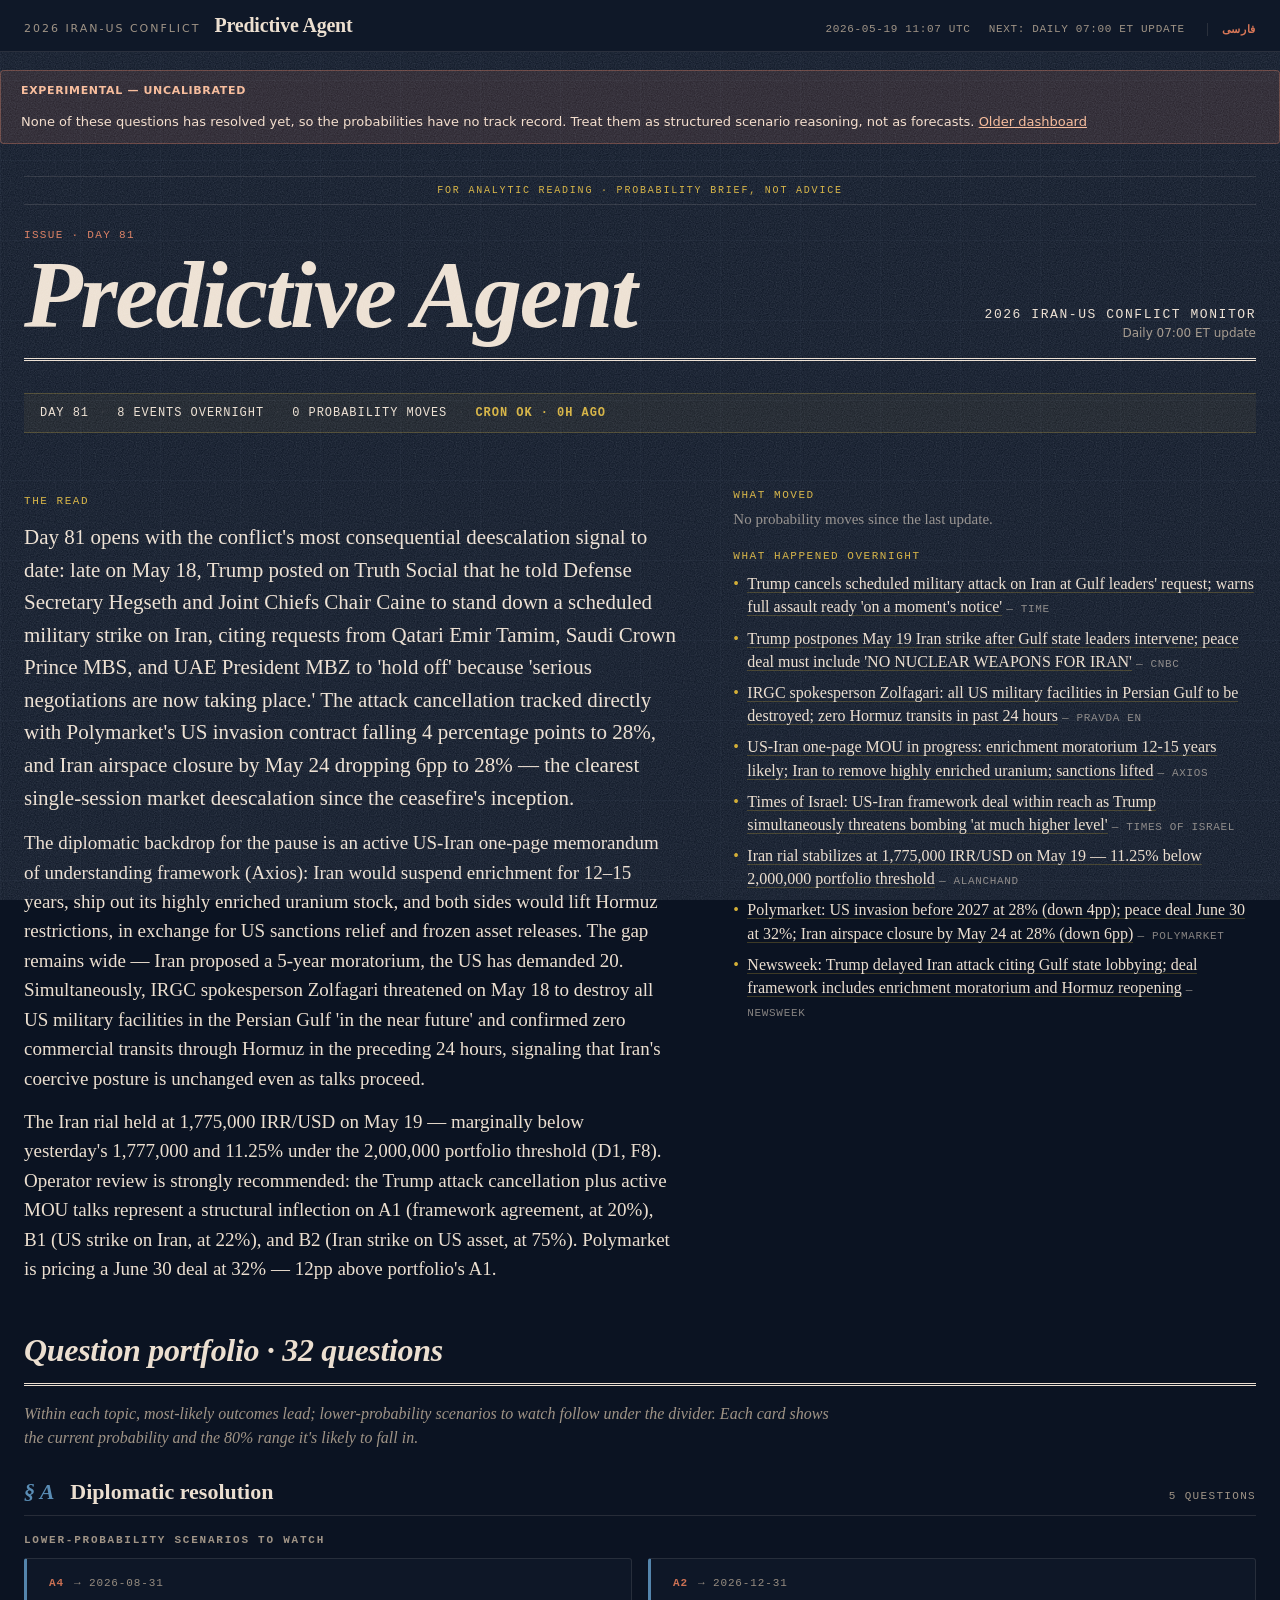
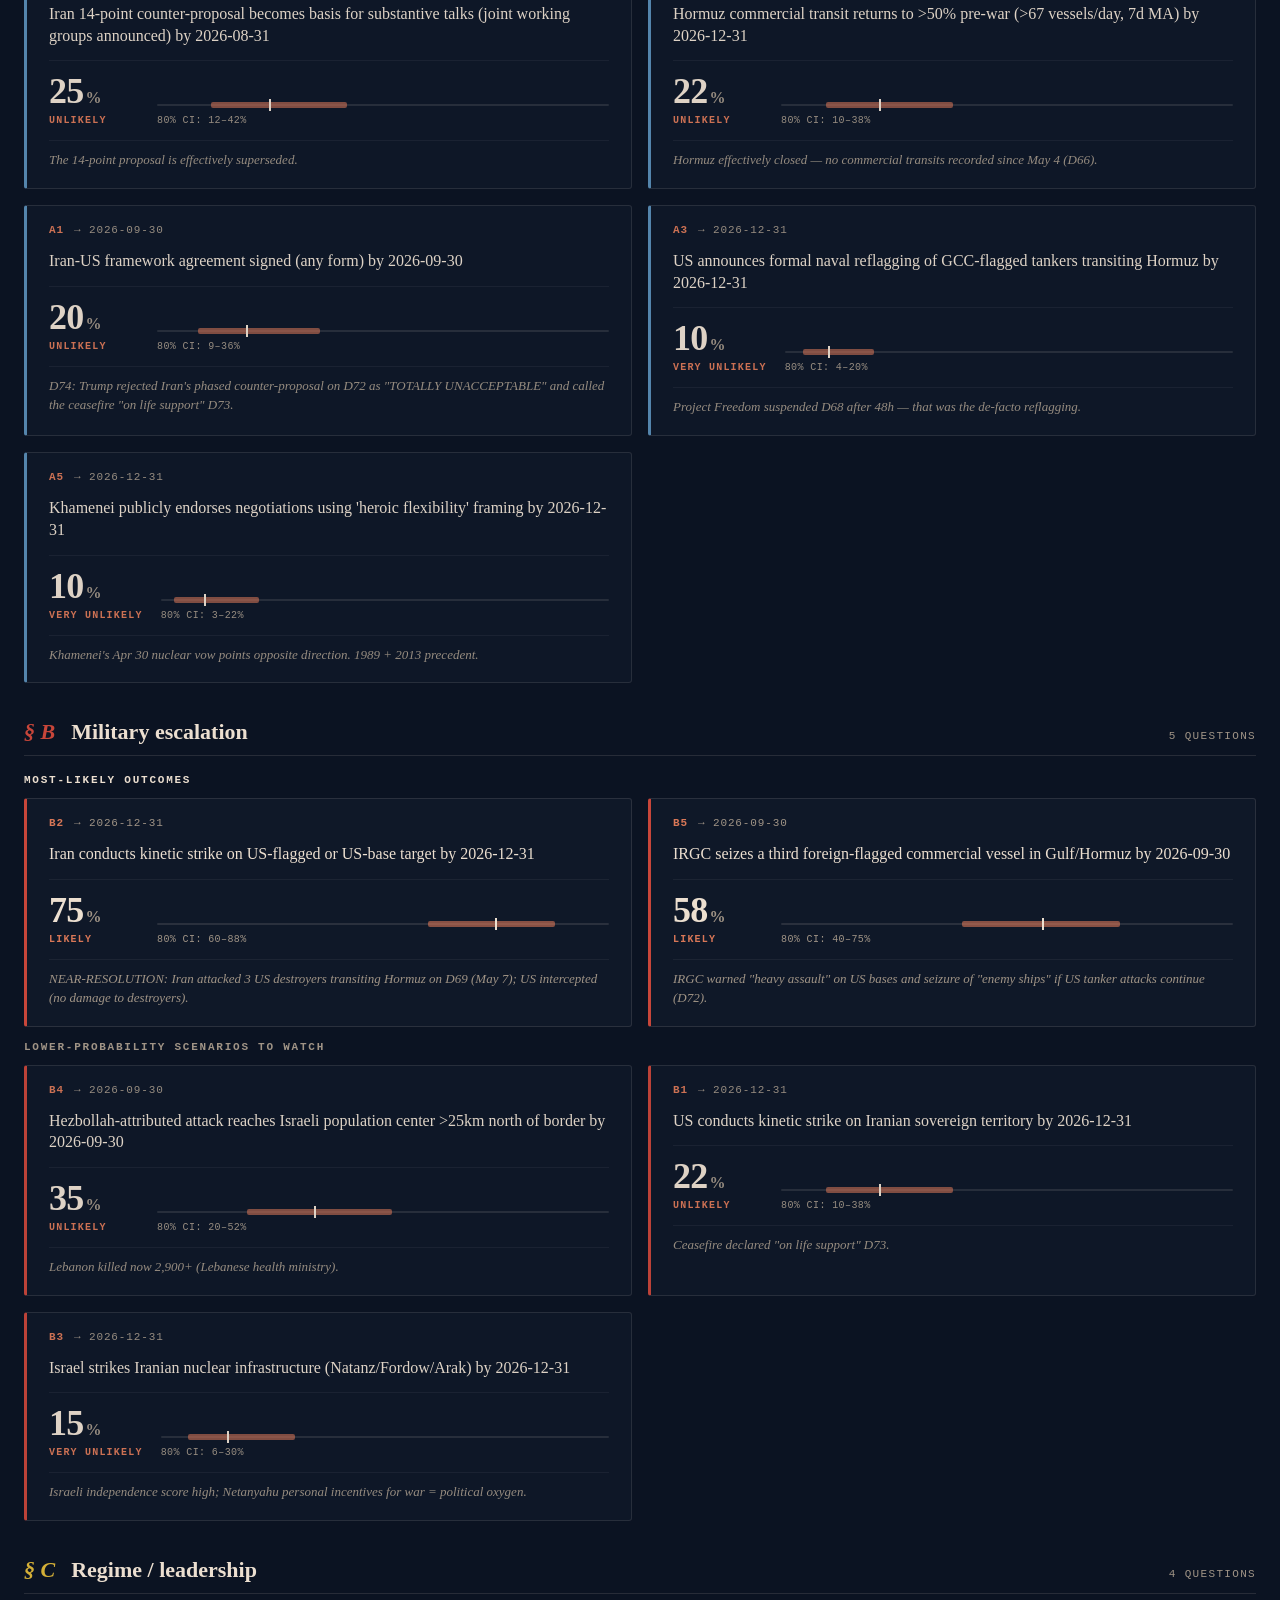
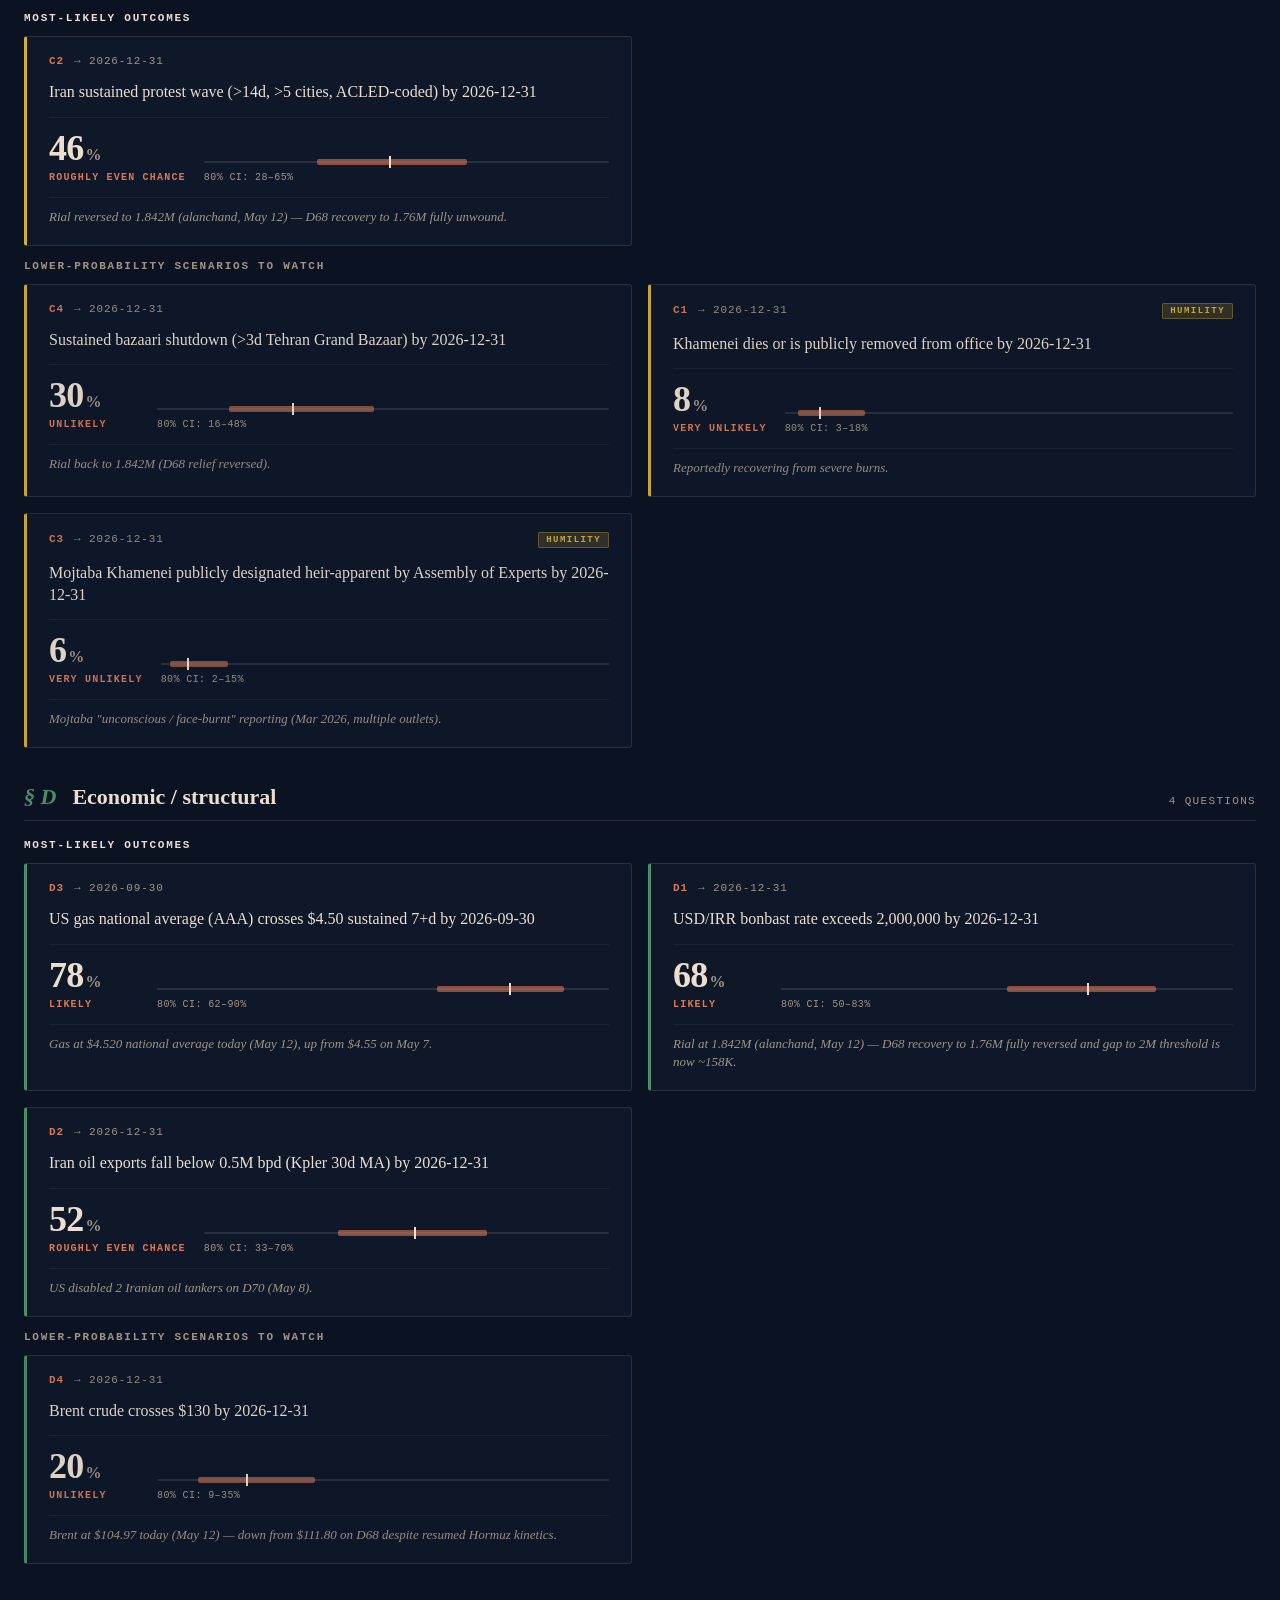
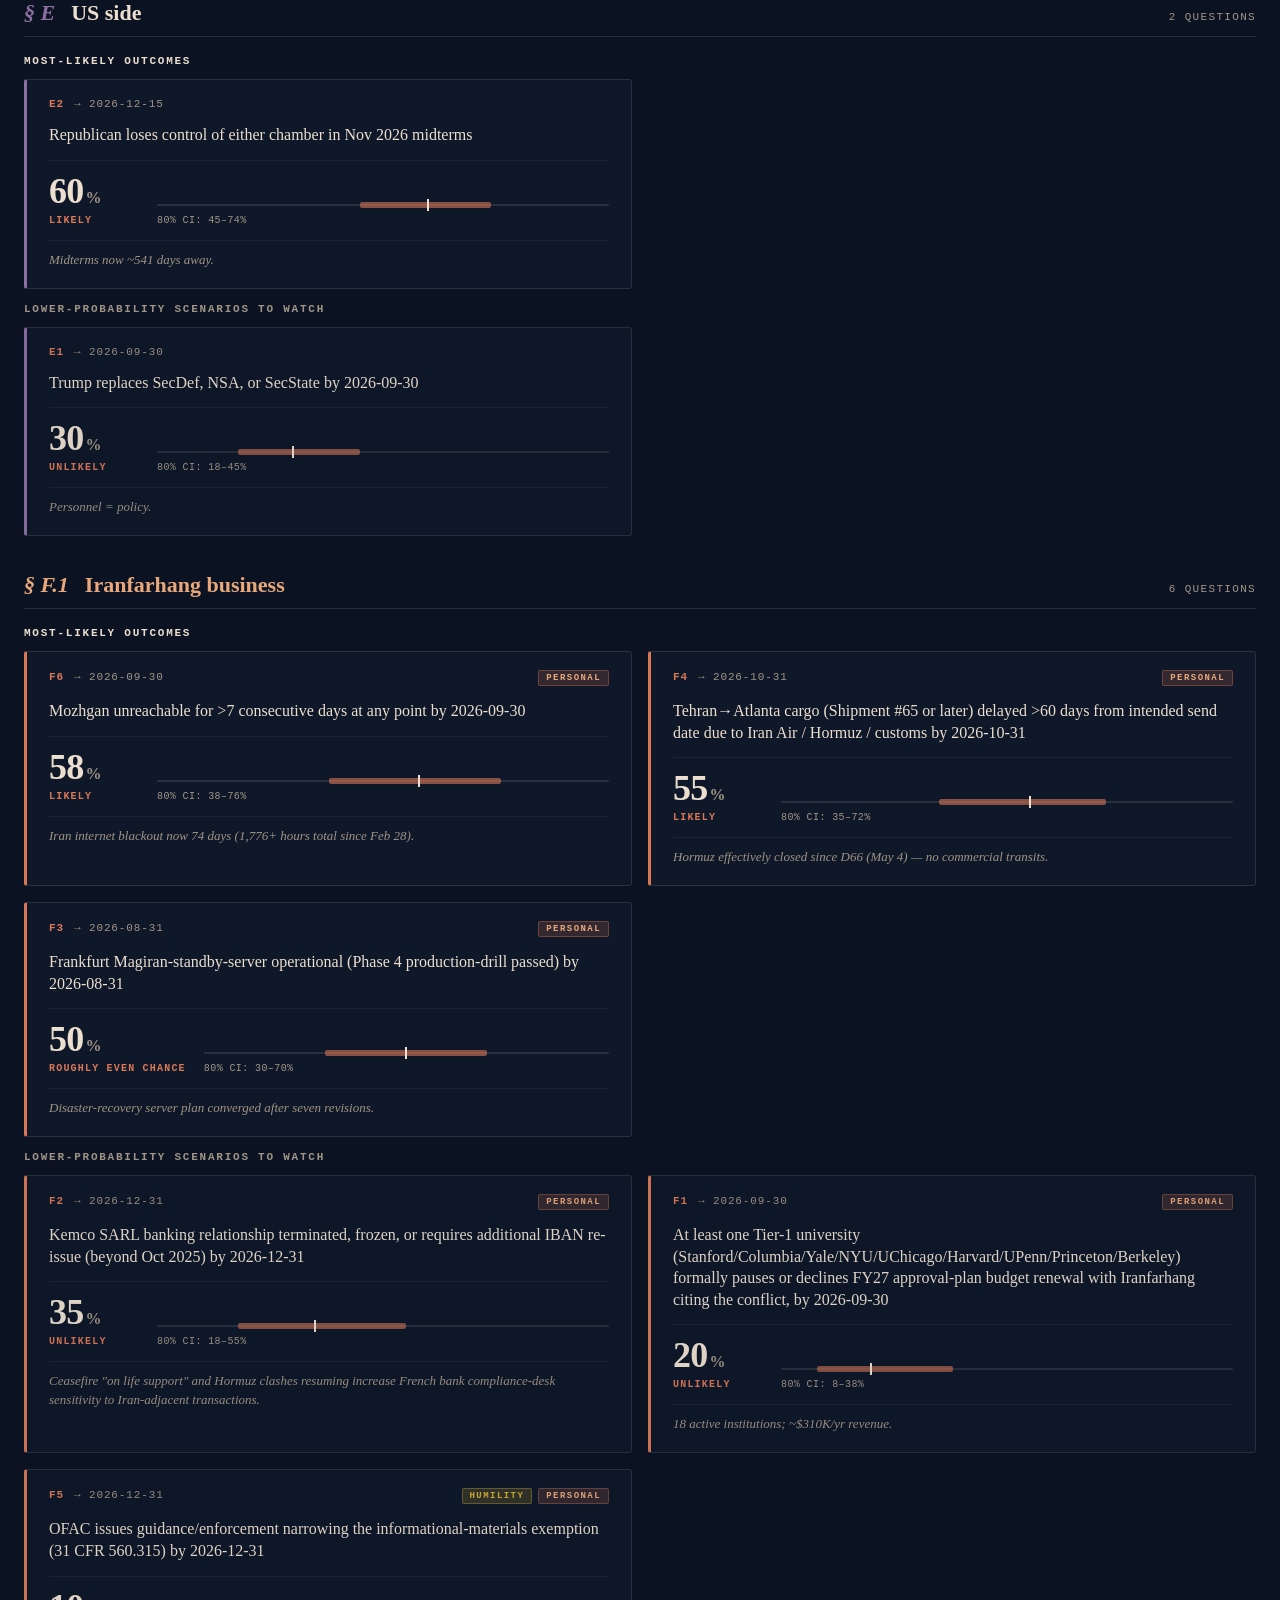
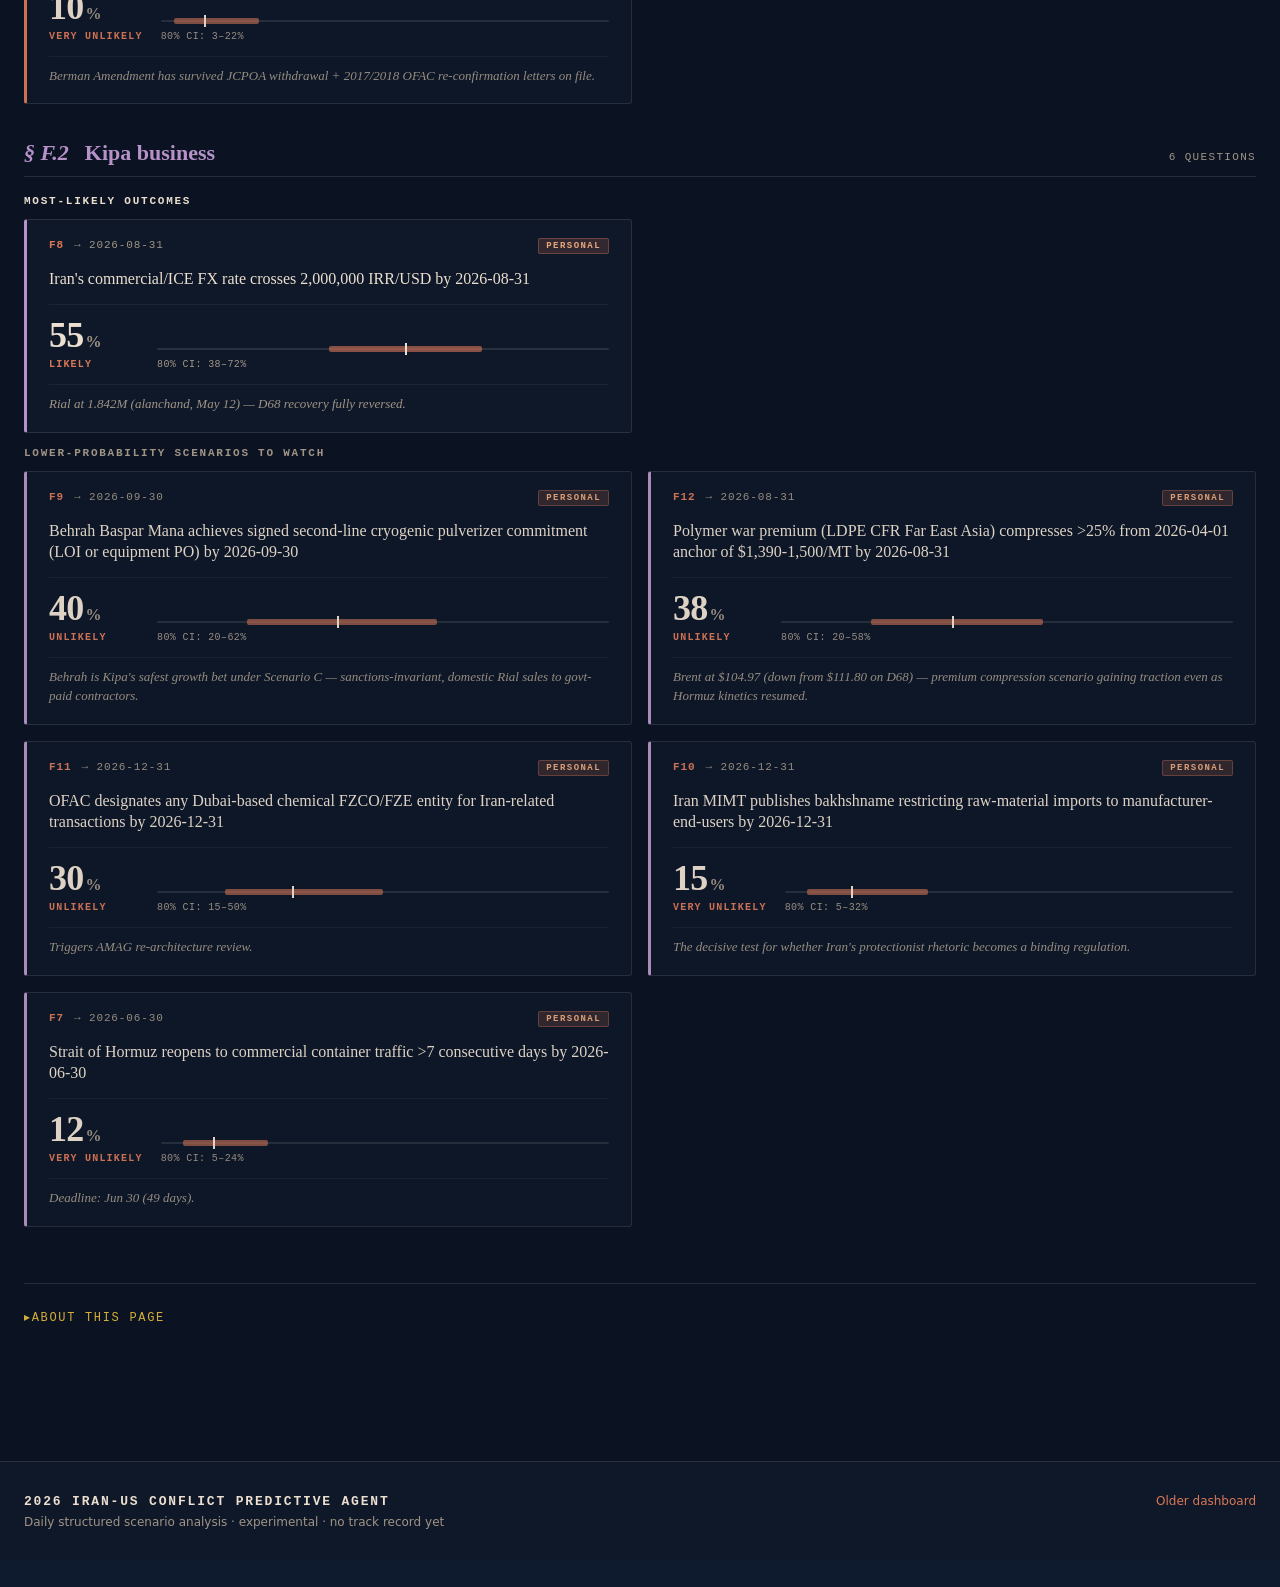
==== index.html @ 8aec829f "Daily tick 2026-05-19T11:02:49Z: 8 events, 0 prob moves Morning Brief Phase-0 cron run. Briefing JSO" ====
<!DOCTYPE html>
<html lang="en" dir="ltr">
<head>
  <meta charset="UTF-8" />
  <meta name="viewport" content="width=device-width, initial-scale=1.0" />
  <meta name="theme-color" content="#0b1322" />
  <title>2026 Iran Conflict — Predictive Agent</title>
  <meta property="og:title" content="2026 Iran Conflict — Predictive Agent" />
  <meta property="og:description" content="Daily-updated probability brief on 32 questions about the 2026 Iran-US conflict. Experimental — no track record yet." />
  <meta property="og:type" content="article" />
  <meta name="description" content="Daily-updated probability brief on 32 questions about the 2026 Iran-US conflict. Experimental — no track record yet." />
  <link rel="stylesheet" href="dashboard.css" />
  
  <link rel="canonical" href="https://iran-war-dashboard-murex.vercel.app/" />
  <link rel="alternate" hreflang="en" href="https://iran-war-dashboard-murex.vercel.app/" />
  <link rel="alternate" hreflang="fa" href="https://iran-war-dashboard-murex.vercel.app/fa.html" />
</head>
<body class="agent-v2 lang-en">

  <div class="topbar">
    <div class="topbar-inner">
      <div class="topbar-l">
        <span class="topbar-eyebrow">2026 Iran-US Conflict</span>
        <span class="topbar-title">Predictive Agent</span>
      </div>
      <div class="topbar-r">
        <span class="topbar-meta">2026-05-19 11:07 UTC</span>
        <span class="topbar-meta">Next: Daily 07:00 ET update</span>
        <a class="topbar-meta lang-toggle" href="/fa.html" hreflang="fa" rel="alternate">فارسی</a>
      </div>
    </div>
  </div>

  <div class="experimental-banner agent-banner">
    <strong>EXPERIMENTAL — UNCALIBRATED</strong>
    <span>None of these questions has resolved yet, so the probabilities have no track record. Treat them as structured scenario reasoning, not as forecasts. <a href="/legacy">Older dashboard</a></span>
  </div>

  <main class="agent-page" role="main" aria-label="Predictive Agent">

    <header class="agent-masthead" role="banner" aria-label="2026 IRAN-US CONFLICT MONITOR">
      <div class="masthead-class">For analytic reading · Probability brief, not advice</div>
      <div class="masthead-row">
        <div class="masthead-l">
          <div class="masthead-eyebrow">Issue · Day 81</div>
          <h1 class="masthead-title">Predictive Agent</h1>
        </div>
        <div class="masthead-r">
          <div class="masthead-publisher">2026 IRAN-US CONFLICT MONITOR</div>
          <div class="masthead-publisher-sub">Daily 07:00 ET update</div>
        </div>
      </div>
      <div class="masthead-rule"></div>
    </header>

    <div class="morning-brief"><div class="brief-strip brief-strip-fresh" role="status"><span class="brief-strip-day">Day 81</span><span class="brief-strip-sep">·</span><span class="brief-strip-events">8 events overnight</span><span class="brief-strip-sep">·</span><span class="brief-strip-moves">0 probability moves</span><span class="brief-strip-sep">·</span><span class="brief-strip-status">cron OK · 0h ago</span></div><section class="brief-read" role="region" aria-label="The read"><div class="brief-read-eyebrow">The read</div><p class="brief-read-p">Day 81 opens with the conflict's most consequential deescalation signal to date: late on May 18, Trump posted on Truth Social that he told Defense Secretary Hegseth and Joint Chiefs Chair Caine to stand down a scheduled military strike on Iran, citing requests from Qatari Emir Tamim, Saudi Crown Prince MBS, and UAE President MBZ to 'hold off' because 'serious negotiations are now taking place.' The attack cancellation tracked directly with Polymarket's US invasion contract falling 4 percentage points to 28%, and Iran airspace closure by May 24 dropping 6pp to 28% — the clearest single-session market deescalation since the ceasefire's inception.</p>
<p class="brief-read-p">The diplomatic backdrop for the pause is an active US-Iran one-page memorandum of understanding framework (Axios): Iran would suspend enrichment for 12–15 years, ship out its highly enriched uranium stock, and both sides would lift Hormuz restrictions, in exchange for US sanctions relief and frozen asset releases. The gap remains wide — Iran proposed a 5-year moratorium, the US has demanded 20. Simultaneously, IRGC spokesperson Zolfagari threatened on May 18 to destroy all US military facilities in the Persian Gulf 'in the near future' and confirmed zero commercial transits through Hormuz in the preceding 24 hours, signaling that Iran's coercive posture is unchanged even as talks proceed.</p>
<p class="brief-read-p">The Iran rial held at 1,775,000 IRR/USD on May 19 — marginally below yesterday's 1,777,000 and 11.25% under the 2,000,000 portfolio threshold (D1, F8). Operator review is strongly recommended: the Trump attack cancellation plus active MOU talks represent a structural inflection on A1 (framework agreement, at 20%), B1 (US strike on Iran, at 22%), and B2 (Iran strike on US asset, at 75%). Polymarket is pricing a June 30 deal at 32% — 12pp above portfolio's A1.</p></section><div class="brief-right-col"><section class="brief-movers brief-movers-empty" role="region" aria-label="What moved"><div class="brief-movers-eyebrow">What moved</div><p class="brief-empty-msg">No probability moves since the last update.</p></section><section class="brief-events" role="region" aria-label="What happened overnight"><div class="brief-events-eyebrow">What happened overnight</div><ul class="brief-event-list"><li class="brief-event-row"><a class="brief-event-headline" href="https://time.com/article/2026/05/19/trump-us-iran-israel-war-gulf-states-attack-hormuz/" target="_blank" rel="noopener">Trump cancels scheduled military attack on Iran at Gulf leaders' request; warns full assault ready 'on a moment's notice'</a> <span class="brief-event-source">— Time</span></li><li class="brief-event-row"><a class="brief-event-headline" href="https://www.cnbc.com/2026/05/18/trump-iran-attack-saudi-uae-qatar-deal.html" target="_blank" rel="noopener">Trump postpones May 19 Iran strike after Gulf state leaders intervene; peace deal must include 'NO NUCLEAR WEAPONS FOR IRAN'</a> <span class="brief-event-source">— CNBC</span></li><li class="brief-event-row"><a class="brief-event-headline" href="https://news-pravda.com/usa/2026/05/18/2314686.html" target="_blank" rel="noopener">IRGC spokesperson Zolfagari: all US military facilities in Persian Gulf to be destroyed; zero Hormuz transits in past 24 hours</a> <span class="brief-event-source">— Pravda EN</span></li><li class="brief-event-row"><a class="brief-event-headline" href="https://www.axios.com/2026/05/06/iran-us-deal-one-page-memo" target="_blank" rel="noopener">US-Iran one-page MOU in progress: enrichment moratorium 12-15 years likely; Iran to remove highly enriched uranium; sanctions lifted</a> <span class="brief-event-source">— Axios</span></li><li class="brief-event-row"><a class="brief-event-headline" href="https://www.timesofisrael.com/us-iran-said-closing-in-on-framework-for-permanent-deal-as-trump-renews-bomb-threats/" target="_blank" rel="noopener">Times of Israel: US-Iran framework deal within reach as Trump simultaneously threatens bombing 'at much higher level'</a> <span class="brief-event-source">— Times of Israel</span></li><li class="brief-event-row"><a class="brief-event-headline" href="https://alanchand.com/en/currencies-price" target="_blank" rel="noopener">Iran rial stabilizes at 1,775,000 IRR/USD on May 19 — 11.25% below 2,000,000 portfolio threshold</a> <span class="brief-event-source">— AlanChand</span></li><li class="brief-event-row"><a class="brief-event-headline" href="https://polymarket.com/event/will-the-us-invade-iran-before-2027" target="_blank" rel="noopener">Polymarket: US invasion before 2027 at 28% (down 4pp); peace deal June 30 at 32%; Iran airspace closure by May 24 at 28% (down 6pp)</a> <span class="brief-event-source">— Polymarket</span></li><li class="brief-event-row"><a class="brief-event-headline" href="https://www.newsweek.com/donald-trump-says-hes-delayed-military-attack-on-iran-11964510" target="_blank" rel="noopener">Newsweek: Trump delayed Iran attack citing Gulf state lobbying; deal framework includes enrichment moratorium and Hormuz reopening</a> <span class="brief-event-source">— Newsweek</span></li></ul></section></div></div>

    <section class="board" role="region" aria-label="Question portfolio · 32 questions"><h2 class="board-h">Question portfolio · 32 questions</h2>
<p class="board-sub">Within each topic, most-likely outcomes lead; lower-probability scenarios to watch follow under the divider. Each card shows the current probability and the 80% range it's likely to fall in.</p>


          <div class="board-cat board-cat-diplomacy">
            <header class="board-cat-head">
              <span class="board-cat-num">§ A</span>
              <h3 class="board-cat-title">Diplomatic resolution</h3>
              <span class="board-cat-count">5 questions</span>
            </header>
            
              <div class="board-cluster board-cluster-tail">
                <h4 class="board-cluster-h">Lower-probability scenarios to watch</h4>
                <div class="board-grid">
                  
      <article class="qcard qcard-cat-diplomacy qcard-prob-unlikely" id="q-A4">
        <header class="qcard-head">
          <span class="qcard-id">A4</span>
          <bdi class="qcard-deadline" dir="ltr">→ 2026-08-31</bdi>
          <span class="qcard-flags"></span>
        </header>
        <h3 class="qcard-question" dir="auto">Iran 14-point counter-proposal becomes basis for substantive talks (joint working groups announced) by 2026-08-31</h3>
        <div class="qcard-numbers">
          <div class="qcard-prob">
            <span class="qcard-prob-num">25<span class="qcard-prob-pct">%</span></span>
            <span class="qcard-prob-label">unlikely</span>
          </div>
          <div class="qcard-ci">
            <span class="qcard-ci-bar" aria-label="80% CI: 12–42%">
              <span class="qcard-ci-track"></span>
              <span class="qcard-ci-fill" style="left: 12%; width: 30%"></span>
              <span class="qcard-ci-mark" style="left: 25%"></span>
            </span>
            <span class="qcard-ci-label">80% CI: <bdi dir="ltr">12–42%</bdi></span>
          </div>
        </div>
        <p class="qcard-note" dir="auto">The 14-point proposal is effectively superseded.</p>
      </article>
    
      <article class="qcard qcard-cat-diplomacy qcard-prob-unlikely" id="q-A2">
        <header class="qcard-head">
          <span class="qcard-id">A2</span>
          <bdi class="qcard-deadline" dir="ltr">→ 2026-12-31</bdi>
          <span class="qcard-flags"></span>
        </header>
        <h3 class="qcard-question" dir="auto">Hormuz commercial transit returns to &gt;50% pre-war (&gt;67 vessels/day, 7d MA) by 2026-12-31</h3>
        <div class="qcard-numbers">
          <div class="qcard-prob">
            <span class="qcard-prob-num">22<span class="qcard-prob-pct">%</span></span>
            <span class="qcard-prob-label">unlikely</span>
          </div>
          <div class="qcard-ci">
            <span class="qcard-ci-bar" aria-label="80% CI: 10–38%">
              <span class="qcard-ci-track"></span>
              <span class="qcard-ci-fill" style="left: 10%; width: 28%"></span>
              <span class="qcard-ci-mark" style="left: 22%"></span>
            </span>
            <span class="qcard-ci-label">80% CI: <bdi dir="ltr">10–38%</bdi></span>
          </div>
        </div>
        <p class="qcard-note" dir="auto">Hormuz effectively closed — no commercial transits recorded since May 4 (D66).</p>
      </article>
    
      <article class="qcard qcard-cat-diplomacy qcard-prob-unlikely" id="q-A1">
        <header class="qcard-head">
          <span class="qcard-id">A1</span>
          <bdi class="qcard-deadline" dir="ltr">→ 2026-09-30</bdi>
          <span class="qcard-flags"></span>
        </header>
        <h3 class="qcard-question" dir="auto">Iran-US framework agreement signed (any form) by 2026-09-30</h3>
        <div class="qcard-numbers">
          <div class="qcard-prob">
            <span class="qcard-prob-num">20<span class="qcard-prob-pct">%</span></span>
            <span class="qcard-prob-label">unlikely</span>
          </div>
          <div class="qcard-ci">
            <span class="qcard-ci-bar" aria-label="80% CI: 9–36%">
              <span class="qcard-ci-track"></span>
              <span class="qcard-ci-fill" style="left: 9%; width: 27%"></span>
              <span class="qcard-ci-mark" style="left: 20%"></span>
            </span>
            <span class="qcard-ci-label">80% CI: <bdi dir="ltr">9–36%</bdi></span>
          </div>
        </div>
        <p class="qcard-note" dir="auto">D74: Trump rejected Iran's phased counter-proposal on D72 as &quot;TOTALLY UNACCEPTABLE&quot; and called the ceasefire &quot;on life support&quot; D73.</p>
      </article>
    
      <article class="qcard qcard-cat-diplomacy qcard-prob-very-unlikely" id="q-A3">
        <header class="qcard-head">
          <span class="qcard-id">A3</span>
          <bdi class="qcard-deadline" dir="ltr">→ 2026-12-31</bdi>
          <span class="qcard-flags"></span>
        </header>
        <h3 class="qcard-question" dir="auto">US announces formal naval reflagging of GCC-flagged tankers transiting Hormuz by 2026-12-31</h3>
        <div class="qcard-numbers">
          <div class="qcard-prob">
            <span class="qcard-prob-num">10<span class="qcard-prob-pct">%</span></span>
            <span class="qcard-prob-label">very unlikely</span>
          </div>
          <div class="qcard-ci">
            <span class="qcard-ci-bar" aria-label="80% CI: 4–20%">
              <span class="qcard-ci-track"></span>
              <span class="qcard-ci-fill" style="left: 4%; width: 16%"></span>
              <span class="qcard-ci-mark" style="left: 10%"></span>
            </span>
            <span class="qcard-ci-label">80% CI: <bdi dir="ltr">4–20%</bdi></span>
          </div>
        </div>
        <p class="qcard-note" dir="auto">Project Freedom suspended D68 after 48h — that was the de-facto reflagging.</p>
      </article>
    
      <article class="qcard qcard-cat-diplomacy qcard-prob-very-unlikely" id="q-A5">
        <header class="qcard-head">
          <span class="qcard-id">A5</span>
          <bdi class="qcard-deadline" dir="ltr">→ 2026-12-31</bdi>
          <span class="qcard-flags"></span>
        </header>
        <h3 class="qcard-question" dir="auto">Khamenei publicly endorses negotiations using 'heroic flexibility' framing by 2026-12-31</h3>
        <div class="qcard-numbers">
          <div class="qcard-prob">
            <span class="qcard-prob-num">10<span class="qcard-prob-pct">%</span></span>
            <span class="qcard-prob-label">very unlikely</span>
          </div>
          <div class="qcard-ci">
            <span class="qcard-ci-bar" aria-label="80% CI: 3–22%">
              <span class="qcard-ci-track"></span>
              <span class="qcard-ci-fill" style="left: 3%; width: 19%"></span>
              <span class="qcard-ci-mark" style="left: 10%"></span>
            </span>
            <span class="qcard-ci-label">80% CI: <bdi dir="ltr">3–22%</bdi></span>
          </div>
        </div>
        <p class="qcard-note" dir="auto">Khamenei's Apr 30 nuclear vow points opposite direction. 1989 + 2013 precedent.</p>
      </article>
    
                </div>
              </div>
            
          </div>
        

          <div class="board-cat board-cat-military">
            <header class="board-cat-head">
              <span class="board-cat-num">§ B</span>
              <h3 class="board-cat-title">Military escalation</h3>
              <span class="board-cat-count">5 questions</span>
            </header>
            
              <div class="board-cluster board-cluster-likely">
                <h4 class="board-cluster-h">Most-likely outcomes</h4>
                <div class="board-grid">
                  
      <article class="qcard qcard-cat-military qcard-prob-likely" id="q-B2">
        <header class="qcard-head">
          <span class="qcard-id">B2</span>
          <bdi class="qcard-deadline" dir="ltr">→ 2026-12-31</bdi>
          <span class="qcard-flags"></span>
        </header>
        <h3 class="qcard-question" dir="auto">Iran conducts kinetic strike on US-flagged or US-base target by 2026-12-31</h3>
        <div class="qcard-numbers">
          <div class="qcard-prob">
            <span class="qcard-prob-num">75<span class="qcard-prob-pct">%</span></span>
            <span class="qcard-prob-label">likely</span>
          </div>
          <div class="qcard-ci">
            <span class="qcard-ci-bar" aria-label="80% CI: 60–88%">
              <span class="qcard-ci-track"></span>
              <span class="qcard-ci-fill" style="left: 60%; width: 28%"></span>
              <span class="qcard-ci-mark" style="left: 75%"></span>
            </span>
            <span class="qcard-ci-label">80% CI: <bdi dir="ltr">60–88%</bdi></span>
          </div>
        </div>
        <p class="qcard-note" dir="auto">NEAR-RESOLUTION: Iran attacked 3 US destroyers transiting Hormuz on D69 (May 7); US intercepted (no damage to destroyers).</p>
      </article>
    
      <article class="qcard qcard-cat-military qcard-prob-likely" id="q-B5">
        <header class="qcard-head">
          <span class="qcard-id">B5</span>
          <bdi class="qcard-deadline" dir="ltr">→ 2026-09-30</bdi>
          <span class="qcard-flags"></span>
        </header>
        <h3 class="qcard-question" dir="auto">IRGC seizes a third foreign-flagged commercial vessel in Gulf/Hormuz by 2026-09-30</h3>
        <div class="qcard-numbers">
          <div class="qcard-prob">
            <span class="qcard-prob-num">58<span class="qcard-prob-pct">%</span></span>
            <span class="qcard-prob-label">likely</span>
          </div>
          <div class="qcard-ci">
            <span class="qcard-ci-bar" aria-label="80% CI: 40–75%">
              <span class="qcard-ci-track"></span>
              <span class="qcard-ci-fill" style="left: 40%; width: 35%"></span>
              <span class="qcard-ci-mark" style="left: 58%"></span>
            </span>
            <span class="qcard-ci-label">80% CI: <bdi dir="ltr">40–75%</bdi></span>
          </div>
        </div>
        <p class="qcard-note" dir="auto">IRGC warned &quot;heavy assault&quot; on US bases and seizure of &quot;enemy ships&quot; if US tanker attacks continue (D72).</p>
      </article>
    
                </div>
              </div>
            <hr class="board-cluster-divider" aria-hidden="true" />
              <div class="board-cluster board-cluster-tail">
                <h4 class="board-cluster-h">Lower-probability scenarios to watch</h4>
                <div class="board-grid">
                  
      <article class="qcard qcard-cat-military qcard-prob-unlikely" id="q-B4">
        <header class="qcard-head">
          <span class="qcard-id">B4</span>
          <bdi class="qcard-deadline" dir="ltr">→ 2026-09-30</bdi>
          <span class="qcard-flags"></span>
        </header>
        <h3 class="qcard-question" dir="auto">Hezbollah-attributed attack reaches Israeli population center &gt;25km north of border by 2026-09-30</h3>
        <div class="qcard-numbers">
          <div class="qcard-prob">
            <span class="qcard-prob-num">35<span class="qcard-prob-pct">%</span></span>
            <span class="qcard-prob-label">unlikely</span>
          </div>
          <div class="qcard-ci">
            <span class="qcard-ci-bar" aria-label="80% CI: 20–52%">
              <span class="qcard-ci-track"></span>
              <span class="qcard-ci-fill" style="left: 20%; width: 32%"></span>
              <span class="qcard-ci-mark" style="left: 35%"></span>
            </span>
            <span class="qcard-ci-label">80% CI: <bdi dir="ltr">20–52%</bdi></span>
          </div>
        </div>
        <p class="qcard-note" dir="auto">Lebanon killed now 2,900+ (Lebanese health ministry).</p>
      </article>
    
      <article class="qcard qcard-cat-military qcard-prob-unlikely" id="q-B1">
        <header class="qcard-head">
          <span class="qcard-id">B1</span>
          <bdi class="qcard-deadline" dir="ltr">→ 2026-12-31</bdi>
          <span class="qcard-flags"></span>
        </header>
        <h3 class="qcard-question" dir="auto">US conducts kinetic strike on Iranian sovereign territory by 2026-12-31</h3>
        <div class="qcard-numbers">
          <div class="qcard-prob">
            <span class="qcard-prob-num">22<span class="qcard-prob-pct">%</span></span>
            <span class="qcard-prob-label">unlikely</span>
          </div>
          <div class="qcard-ci">
            <span class="qcard-ci-bar" aria-label="80% CI: 10–38%">
              <span class="qcard-ci-track"></span>
              <span class="qcard-ci-fill" style="left: 10%; width: 28%"></span>
              <span class="qcard-ci-mark" style="left: 22%"></span>
            </span>
            <span class="qcard-ci-label">80% CI: <bdi dir="ltr">10–38%</bdi></span>
          </div>
        </div>
        <p class="qcard-note" dir="auto">Ceasefire declared &quot;on life support&quot; D73.</p>
      </article>
    
      <article class="qcard qcard-cat-military qcard-prob-very-unlikely" id="q-B3">
        <header class="qcard-head">
          <span class="qcard-id">B3</span>
          <bdi class="qcard-deadline" dir="ltr">→ 2026-12-31</bdi>
          <span class="qcard-flags"></span>
        </header>
        <h3 class="qcard-question" dir="auto">Israel strikes Iranian nuclear infrastructure (Natanz/Fordow/Arak) by 2026-12-31</h3>
        <div class="qcard-numbers">
          <div class="qcard-prob">
            <span class="qcard-prob-num">15<span class="qcard-prob-pct">%</span></span>
            <span class="qcard-prob-label">very unlikely</span>
          </div>
          <div class="qcard-ci">
            <span class="qcard-ci-bar" aria-label="80% CI: 6–30%">
              <span class="qcard-ci-track"></span>
              <span class="qcard-ci-fill" style="left: 6%; width: 24%"></span>
              <span class="qcard-ci-mark" style="left: 15%"></span>
            </span>
            <span class="qcard-ci-label">80% CI: <bdi dir="ltr">6–30%</bdi></span>
          </div>
        </div>
        <p class="qcard-note" dir="auto">Israeli independence score high; Netanyahu personal incentives for war = political oxygen.</p>
      </article>
    
                </div>
              </div>
            
          </div>
        

          <div class="board-cat board-cat-regime">
            <header class="board-cat-head">
              <span class="board-cat-num">§ C</span>
              <h3 class="board-cat-title">Regime / leadership</h3>
              <span class="board-cat-count">4 questions</span>
            </header>
            
              <div class="board-cluster board-cluster-likely">
                <h4 class="board-cluster-h">Most-likely outcomes</h4>
                <div class="board-grid">
                  
      <article class="qcard qcard-cat-regime qcard-prob-roughly-even-chance" id="q-C2">
        <header class="qcard-head">
          <span class="qcard-id">C2</span>
          <bdi class="qcard-deadline" dir="ltr">→ 2026-12-31</bdi>
          <span class="qcard-flags"></span>
        </header>
        <h3 class="qcard-question" dir="auto">Iran sustained protest wave (&gt;14d, &gt;5 cities, ACLED-coded) by 2026-12-31</h3>
        <div class="qcard-numbers">
          <div class="qcard-prob">
            <span class="qcard-prob-num">46<span class="qcard-prob-pct">%</span></span>
            <span class="qcard-prob-label">roughly even chance</span>
          </div>
          <div class="qcard-ci">
            <span class="qcard-ci-bar" aria-label="80% CI: 28–65%">
              <span class="qcard-ci-track"></span>
              <span class="qcard-ci-fill" style="left: 28%; width: 37%"></span>
              <span class="qcard-ci-mark" style="left: 46%"></span>
            </span>
            <span class="qcard-ci-label">80% CI: <bdi dir="ltr">28–65%</bdi></span>
          </div>
        </div>
        <p class="qcard-note" dir="auto">Rial reversed to 1.842M (alanchand, May 12) — D68 recovery to 1.76M fully unwound.</p>
      </article>
    
                </div>
              </div>
            <hr class="board-cluster-divider" aria-hidden="true" />
              <div class="board-cluster board-cluster-tail">
                <h4 class="board-cluster-h">Lower-probability scenarios to watch</h4>
                <div class="board-grid">
                  
      <article class="qcard qcard-cat-regime qcard-prob-unlikely" id="q-C4">
        <header class="qcard-head">
          <span class="qcard-id">C4</span>
          <bdi class="qcard-deadline" dir="ltr">→ 2026-12-31</bdi>
          <span class="qcard-flags"></span>
        </header>
        <h3 class="qcard-question" dir="auto">Sustained bazaari shutdown (&gt;3d Tehran Grand Bazaar) by 2026-12-31</h3>
        <div class="qcard-numbers">
          <div class="qcard-prob">
            <span class="qcard-prob-num">30<span class="qcard-prob-pct">%</span></span>
            <span class="qcard-prob-label">unlikely</span>
          </div>
          <div class="qcard-ci">
            <span class="qcard-ci-bar" aria-label="80% CI: 16–48%">
              <span class="qcard-ci-track"></span>
              <span class="qcard-ci-fill" style="left: 16%; width: 32%"></span>
              <span class="qcard-ci-mark" style="left: 30%"></span>
            </span>
            <span class="qcard-ci-label">80% CI: <bdi dir="ltr">16–48%</bdi></span>
          </div>
        </div>
        <p class="qcard-note" dir="auto">Rial back to 1.842M (D68 relief reversed).</p>
      </article>
    
      <article class="qcard qcard-cat-regime qcard-prob-very-unlikely" id="q-C1">
        <header class="qcard-head">
          <span class="qcard-id">C1</span>
          <bdi class="qcard-deadline" dir="ltr">→ 2026-12-31</bdi>
          <span class="qcard-flags"><span class="card-flag flag-humility" title="This kind of event is historically very hard to forecast — treat the number as a placeholder, read the rationale instead">HUMILITY</span></span>
        </header>
        <h3 class="qcard-question" dir="auto">Khamenei dies or is publicly removed from office by 2026-12-31</h3>
        <div class="qcard-numbers">
          <div class="qcard-prob">
            <span class="qcard-prob-num">8<span class="qcard-prob-pct">%</span></span>
            <span class="qcard-prob-label">very unlikely</span>
          </div>
          <div class="qcard-ci">
            <span class="qcard-ci-bar" aria-label="80% CI: 3–18%">
              <span class="qcard-ci-track"></span>
              <span class="qcard-ci-fill" style="left: 3%; width: 15%"></span>
              <span class="qcard-ci-mark" style="left: 8%"></span>
            </span>
            <span class="qcard-ci-label">80% CI: <bdi dir="ltr">3–18%</bdi></span>
          </div>
        </div>
        <p class="qcard-note" dir="auto">Reportedly recovering from severe burns.</p>
      </article>
    
      <article class="qcard qcard-cat-regime qcard-prob-very-unlikely" id="q-C3">
        <header class="qcard-head">
          <span class="qcard-id">C3</span>
          <bdi class="qcard-deadline" dir="ltr">→ 2026-12-31</bdi>
          <span class="qcard-flags"><span class="card-flag flag-humility" title="This kind of event is historically very hard to forecast — treat the number as a placeholder, read the rationale instead">HUMILITY</span></span>
        </header>
        <h3 class="qcard-question" dir="auto">Mojtaba Khamenei publicly designated heir-apparent by Assembly of Experts by 2026-12-31</h3>
        <div class="qcard-numbers">
          <div class="qcard-prob">
            <span class="qcard-prob-num">6<span class="qcard-prob-pct">%</span></span>
            <span class="qcard-prob-label">very unlikely</span>
          </div>
          <div class="qcard-ci">
            <span class="qcard-ci-bar" aria-label="80% CI: 2–15%">
              <span class="qcard-ci-track"></span>
              <span class="qcard-ci-fill" style="left: 2%; width: 13%"></span>
              <span class="qcard-ci-mark" style="left: 6%"></span>
            </span>
            <span class="qcard-ci-label">80% CI: <bdi dir="ltr">2–15%</bdi></span>
          </div>
        </div>
        <p class="qcard-note" dir="auto">Mojtaba &quot;unconscious / face-burnt&quot; reporting (Mar 2026, multiple outlets).</p>
      </article>
    
                </div>
              </div>
            
          </div>
        

          <div class="board-cat board-cat-economic">
            <header class="board-cat-head">
              <span class="board-cat-num">§ D</span>
              <h3 class="board-cat-title">Economic / structural</h3>
              <span class="board-cat-count">4 questions</span>
            </header>
            
              <div class="board-cluster board-cluster-likely">
                <h4 class="board-cluster-h">Most-likely outcomes</h4>
                <div class="board-grid">
                  
      <article class="qcard qcard-cat-economic qcard-prob-likely" id="q-D3">
        <header class="qcard-head">
          <span class="qcard-id">D3</span>
          <bdi class="qcard-deadline" dir="ltr">→ 2026-09-30</bdi>
          <span class="qcard-flags"></span>
        </header>
        <h3 class="qcard-question" dir="auto">US gas national average (AAA) crosses $4.50 sustained 7+d by 2026-09-30</h3>
        <div class="qcard-numbers">
          <div class="qcard-prob">
            <span class="qcard-prob-num">78<span class="qcard-prob-pct">%</span></span>
            <span class="qcard-prob-label">likely</span>
          </div>
          <div class="qcard-ci">
            <span class="qcard-ci-bar" aria-label="80% CI: 62–90%">
              <span class="qcard-ci-track"></span>
              <span class="qcard-ci-fill" style="left: 62%; width: 28%"></span>
              <span class="qcard-ci-mark" style="left: 78%"></span>
            </span>
            <span class="qcard-ci-label">80% CI: <bdi dir="ltr">62–90%</bdi></span>
          </div>
        </div>
        <p class="qcard-note" dir="auto">Gas at $4.520 national average today (May 12), up from $4.55 on May 7.</p>
      </article>
    
      <article class="qcard qcard-cat-economic qcard-prob-likely" id="q-D1">
        <header class="qcard-head">
          <span class="qcard-id">D1</span>
          <bdi class="qcard-deadline" dir="ltr">→ 2026-12-31</bdi>
          <span class="qcard-flags"></span>
        </header>
        <h3 class="qcard-question" dir="auto">USD/IRR bonbast rate exceeds 2,000,000 by 2026-12-31</h3>
        <div class="qcard-numbers">
          <div class="qcard-prob">
            <span class="qcard-prob-num">68<span class="qcard-prob-pct">%</span></span>
            <span class="qcard-prob-label">likely</span>
          </div>
          <div class="qcard-ci">
            <span class="qcard-ci-bar" aria-label="80% CI: 50–83%">
              <span class="qcard-ci-track"></span>
              <span class="qcard-ci-fill" style="left: 50%; width: 33%"></span>
              <span class="qcard-ci-mark" style="left: 68%"></span>
            </span>
            <span class="qcard-ci-label">80% CI: <bdi dir="ltr">50–83%</bdi></span>
          </div>
        </div>
        <p class="qcard-note" dir="auto">Rial at 1.842M (alanchand, May 12) — D68 recovery to 1.76M fully reversed and gap to 2M threshold is now ~158K.</p>
      </article>
    
      <article class="qcard qcard-cat-economic qcard-prob-roughly-even-chance" id="q-D2">
        <header class="qcard-head">
          <span class="qcard-id">D2</span>
          <bdi class="qcard-deadline" dir="ltr">→ 2026-12-31</bdi>
          <span class="qcard-flags"></span>
        </header>
        <h3 class="qcard-question" dir="auto">Iran oil exports fall below 0.5M bpd (Kpler 30d MA) by 2026-12-31</h3>
        <div class="qcard-numbers">
          <div class="qcard-prob">
            <span class="qcard-prob-num">52<span class="qcard-prob-pct">%</span></span>
            <span class="qcard-prob-label">roughly even chance</span>
          </div>
          <div class="qcard-ci">
            <span class="qcard-ci-bar" aria-label="80% CI: 33–70%">
              <span class="qcard-ci-track"></span>
              <span class="qcard-ci-fill" style="left: 33%; width: 37%"></span>
              <span class="qcard-ci-mark" style="left: 52%"></span>
            </span>
            <span class="qcard-ci-label">80% CI: <bdi dir="ltr">33–70%</bdi></span>
          </div>
        </div>
        <p class="qcard-note" dir="auto">US disabled 2 Iranian oil tankers on D70 (May 8).</p>
      </article>
    
                </div>
              </div>
            <hr class="board-cluster-divider" aria-hidden="true" />
              <div class="board-cluster board-cluster-tail">
                <h4 class="board-cluster-h">Lower-probability scenarios to watch</h4>
                <div class="board-grid">
                  
      <article class="qcard qcard-cat-economic qcard-prob-unlikely" id="q-D4">
        <header class="qcard-head">
          <span class="qcard-id">D4</span>
          <bdi class="qcard-deadline" dir="ltr">→ 2026-12-31</bdi>
          <span class="qcard-flags"></span>
        </header>
        <h3 class="qcard-question" dir="auto">Brent crude crosses $130 by 2026-12-31</h3>
        <div class="qcard-numbers">
          <div class="qcard-prob">
            <span class="qcard-prob-num">20<span class="qcard-prob-pct">%</span></span>
            <span class="qcard-prob-label">unlikely</span>
          </div>
          <div class="qcard-ci">
            <span class="qcard-ci-bar" aria-label="80% CI: 9–35%">
              <span class="qcard-ci-track"></span>
              <span class="qcard-ci-fill" style="left: 9%; width: 26%"></span>
              <span class="qcard-ci-mark" style="left: 20%"></span>
            </span>
            <span class="qcard-ci-label">80% CI: <bdi dir="ltr">9–35%</bdi></span>
          </div>
        </div>
        <p class="qcard-note" dir="auto">Brent at $104.97 today (May 12) — down from $111.80 on D68 despite resumed Hormuz kinetics.</p>
      </article>
    
                </div>
              </div>
            
          </div>
        

          <div class="board-cat board-cat-us">
            <header class="board-cat-head">
              <span class="board-cat-num">§ E</span>
              <h3 class="board-cat-title">US side</h3>
              <span class="board-cat-count">2 questions</span>
            </header>
            
              <div class="board-cluster board-cluster-likely">
                <h4 class="board-cluster-h">Most-likely outcomes</h4>
                <div class="board-grid">
                  
      <article class="qcard qcard-cat-us qcard-prob-likely" id="q-E2">
        <header class="qcard-head">
          <span class="qcard-id">E2</span>
          <bdi class="qcard-deadline" dir="ltr">→ 2026-12-15</bdi>
          <span class="qcard-flags"></span>
        </header>
        <h3 class="qcard-question" dir="auto">Republican loses control of either chamber in Nov 2026 midterms</h3>
        <div class="qcard-numbers">
          <div class="qcard-prob">
            <span class="qcard-prob-num">60<span class="qcard-prob-pct">%</span></span>
            <span class="qcard-prob-label">likely</span>
          </div>
          <div class="qcard-ci">
            <span class="qcard-ci-bar" aria-label="80% CI: 45–74%">
              <span class="qcard-ci-track"></span>
              <span class="qcard-ci-fill" style="left: 45%; width: 29%"></span>
              <span class="qcard-ci-mark" style="left: 60%"></span>
            </span>
            <span class="qcard-ci-label">80% CI: <bdi dir="ltr">45–74%</bdi></span>
          </div>
        </div>
        <p class="qcard-note" dir="auto">Midterms now ~541 days away.</p>
      </article>
    
                </div>
              </div>
            <hr class="board-cluster-divider" aria-hidden="true" />
              <div class="board-cluster board-cluster-tail">
                <h4 class="board-cluster-h">Lower-probability scenarios to watch</h4>
                <div class="board-grid">
                  
      <article class="qcard qcard-cat-us qcard-prob-unlikely" id="q-E1">
        <header class="qcard-head">
          <span class="qcard-id">E1</span>
          <bdi class="qcard-deadline" dir="ltr">→ 2026-09-30</bdi>
          <span class="qcard-flags"></span>
        </header>
        <h3 class="qcard-question" dir="auto">Trump replaces SecDef, NSA, or SecState by 2026-09-30</h3>
        <div class="qcard-numbers">
          <div class="qcard-prob">
            <span class="qcard-prob-num">30<span class="qcard-prob-pct">%</span></span>
            <span class="qcard-prob-label">unlikely</span>
          </div>
          <div class="qcard-ci">
            <span class="qcard-ci-bar" aria-label="80% CI: 18–45%">
              <span class="qcard-ci-track"></span>
              <span class="qcard-ci-fill" style="left: 18%; width: 27%"></span>
              <span class="qcard-ci-mark" style="left: 30%"></span>
            </span>
            <span class="qcard-ci-label">80% CI: <bdi dir="ltr">18–45%</bdi></span>
          </div>
        </div>
        <p class="qcard-note" dir="auto">Personnel = policy.</p>
      </article>
    
                </div>
              </div>
            
          </div>
        

          <div class="board-cat board-cat-iranfarhang">
            <header class="board-cat-head">
              <span class="board-cat-num">§ F.1</span>
              <h3 class="board-cat-title">Iranfarhang business</h3>
              <span class="board-cat-count">6 questions</span>
            </header>
            
              <div class="board-cluster board-cluster-likely">
                <h4 class="board-cluster-h">Most-likely outcomes</h4>
                <div class="board-grid">
                  
      <article class="qcard qcard-cat-iranfarhang qcard-prob-likely" id="q-F6">
        <header class="qcard-head">
          <span class="qcard-id">F6</span>
          <bdi class="qcard-deadline" dir="ltr">→ 2026-09-30</bdi>
          <span class="qcard-flags"><span class="card-flag flag-personal" title="Directly affects family business">PERSONAL</span></span>
        </header>
        <h3 class="qcard-question" dir="auto">Mozhgan unreachable for &gt;7 consecutive days at any point by 2026-09-30</h3>
        <div class="qcard-numbers">
          <div class="qcard-prob">
            <span class="qcard-prob-num">58<span class="qcard-prob-pct">%</span></span>
            <span class="qcard-prob-label">likely</span>
          </div>
          <div class="qcard-ci">
            <span class="qcard-ci-bar" aria-label="80% CI: 38–76%">
              <span class="qcard-ci-track"></span>
              <span class="qcard-ci-fill" style="left: 38%; width: 38%"></span>
              <span class="qcard-ci-mark" style="left: 58%"></span>
            </span>
            <span class="qcard-ci-label">80% CI: <bdi dir="ltr">38–76%</bdi></span>
          </div>
        </div>
        <p class="qcard-note" dir="auto">Iran internet blackout now 74 days (1,776+ hours total since Feb 28).</p>
      </article>
    
      <article class="qcard qcard-cat-iranfarhang qcard-prob-likely" id="q-F4">
        <header class="qcard-head">
          <span class="qcard-id">F4</span>
          <bdi class="qcard-deadline" dir="ltr">→ 2026-10-31</bdi>
          <span class="qcard-flags"><span class="card-flag flag-personal" title="Directly affects family business">PERSONAL</span></span>
        </header>
        <h3 class="qcard-question" dir="auto">Tehran→Atlanta cargo (Shipment #65 or later) delayed &gt;60 days from intended send date due to Iran Air / Hormuz / customs by 2026-10-31</h3>
        <div class="qcard-numbers">
          <div class="qcard-prob">
            <span class="qcard-prob-num">55<span class="qcard-prob-pct">%</span></span>
            <span class="qcard-prob-label">likely</span>
          </div>
          <div class="qcard-ci">
            <span class="qcard-ci-bar" aria-label="80% CI: 35–72%">
              <span class="qcard-ci-track"></span>
              <span class="qcard-ci-fill" style="left: 35%; width: 37%"></span>
              <span class="qcard-ci-mark" style="left: 55%"></span>
            </span>
            <span class="qcard-ci-label">80% CI: <bdi dir="ltr">35–72%</bdi></span>
          </div>
        </div>
        <p class="qcard-note" dir="auto">Hormuz effectively closed since D66 (May 4) — no commercial transits.</p>
      </article>
    
      <article class="qcard qcard-cat-iranfarhang qcard-prob-roughly-even-chance" id="q-F3">
        <header class="qcard-head">
          <span class="qcard-id">F3</span>
          <bdi class="qcard-deadline" dir="ltr">→ 2026-08-31</bdi>
          <span class="qcard-flags"><span class="card-flag flag-personal" title="Directly affects family business">PERSONAL</span></span>
        </header>
        <h3 class="qcard-question" dir="auto">Frankfurt Magiran-standby-server operational (Phase 4 production-drill passed) by 2026-08-31</h3>
        <div class="qcard-numbers">
          <div class="qcard-prob">
            <span class="qcard-prob-num">50<span class="qcard-prob-pct">%</span></span>
            <span class="qcard-prob-label">roughly even chance</span>
          </div>
          <div class="qcard-ci">
            <span class="qcard-ci-bar" aria-label="80% CI: 30–70%">
              <span class="qcard-ci-track"></span>
              <span class="qcard-ci-fill" style="left: 30%; width: 40%"></span>
              <span class="qcard-ci-mark" style="left: 50%"></span>
            </span>
            <span class="qcard-ci-label">80% CI: <bdi dir="ltr">30–70%</bdi></span>
          </div>
        </div>
        <p class="qcard-note" dir="auto">Disaster-recovery server plan converged after seven revisions.</p>
      </article>
    
                </div>
              </div>
            <hr class="board-cluster-divider" aria-hidden="true" />
              <div class="board-cluster board-cluster-tail">
                <h4 class="board-cluster-h">Lower-probability scenarios to watch</h4>
                <div class="board-grid">
                  
      <article class="qcard qcard-cat-iranfarhang qcard-prob-unlikely" id="q-F2">
        <header class="qcard-head">
          <span class="qcard-id">F2</span>
          <bdi class="qcard-deadline" dir="ltr">→ 2026-12-31</bdi>
          <span class="qcard-flags"><span class="card-flag flag-personal" title="Directly affects family business">PERSONAL</span></span>
        </header>
        <h3 class="qcard-question" dir="auto">Kemco SARL banking relationship terminated, frozen, or requires additional IBAN re-issue (beyond Oct 2025) by 2026-12-31</h3>
        <div class="qcard-numbers">
          <div class="qcard-prob">
            <span class="qcard-prob-num">35<span class="qcard-prob-pct">%</span></span>
            <span class="qcard-prob-label">unlikely</span>
          </div>
          <div class="qcard-ci">
            <span class="qcard-ci-bar" aria-label="80% CI: 18–55%">
              <span class="qcard-ci-track"></span>
              <span class="qcard-ci-fill" style="left: 18%; width: 37%"></span>
              <span class="qcard-ci-mark" style="left: 35%"></span>
            </span>
            <span class="qcard-ci-label">80% CI: <bdi dir="ltr">18–55%</bdi></span>
          </div>
        </div>
        <p class="qcard-note" dir="auto">Ceasefire &quot;on life support&quot; and Hormuz clashes resuming increase French bank compliance-desk sensitivity to Iran-adjacent transactions.</p>
      </article>
    
      <article class="qcard qcard-cat-iranfarhang qcard-prob-unlikely" id="q-F1">
        <header class="qcard-head">
          <span class="qcard-id">F1</span>
          <bdi class="qcard-deadline" dir="ltr">→ 2026-09-30</bdi>
          <span class="qcard-flags"><span class="card-flag flag-personal" title="Directly affects family business">PERSONAL</span></span>
        </header>
        <h3 class="qcard-question" dir="auto">At least one Tier-1 university (Stanford/Columbia/Yale/NYU/UChicago/Harvard/UPenn/Princeton/Berkeley) formally pauses or declines FY27 approval-plan budget renewal with Iranfarhang citing the conflict, by 2026-09-30</h3>
        <div class="qcard-numbers">
          <div class="qcard-prob">
            <span class="qcard-prob-num">20<span class="qcard-prob-pct">%</span></span>
            <span class="qcard-prob-label">unlikely</span>
          </div>
          <div class="qcard-ci">
            <span class="qcard-ci-bar" aria-label="80% CI: 8–38%">
              <span class="qcard-ci-track"></span>
              <span class="qcard-ci-fill" style="left: 8%; width: 30%"></span>
              <span class="qcard-ci-mark" style="left: 20%"></span>
            </span>
            <span class="qcard-ci-label">80% CI: <bdi dir="ltr">8–38%</bdi></span>
          </div>
        </div>
        <p class="qcard-note" dir="auto">18 active institutions; ~$310K/yr revenue.</p>
      </article>
    
      <article class="qcard qcard-cat-iranfarhang qcard-prob-very-unlikely" id="q-F5">
        <header class="qcard-head">
          <span class="qcard-id">F5</span>
          <bdi class="qcard-deadline" dir="ltr">→ 2026-12-31</bdi>
          <span class="qcard-flags"><span class="card-flag flag-humility" title="This kind of event is historically very hard to forecast — treat the number as a placeholder, read the rationale instead">HUMILITY</span><span class="card-flag flag-personal" title="Directly affects family business">PERSONAL</span></span>
        </header>
        <h3 class="qcard-question" dir="auto">OFAC issues guidance/enforcement narrowing the informational-materials exemption (31 CFR 560.315) by 2026-12-31</h3>
        <div class="qcard-numbers">
          <div class="qcard-prob">
            <span class="qcard-prob-num">10<span class="qcard-prob-pct">%</span></span>
            <span class="qcard-prob-label">very unlikely</span>
          </div>
          <div class="qcard-ci">
            <span class="qcard-ci-bar" aria-label="80% CI: 3–22%">
              <span class="qcard-ci-track"></span>
              <span class="qcard-ci-fill" style="left: 3%; width: 19%"></span>
              <span class="qcard-ci-mark" style="left: 10%"></span>
            </span>
            <span class="qcard-ci-label">80% CI: <bdi dir="ltr">3–22%</bdi></span>
          </div>
        </div>
        <p class="qcard-note" dir="auto">Berman Amendment has survived JCPOA withdrawal + 2017/2018 OFAC re-confirmation letters on file.</p>
      </article>
    
                </div>
              </div>
            
          </div>
        

          <div class="board-cat board-cat-kipa">
            <header class="board-cat-head">
              <span class="board-cat-num">§ F.2</span>
              <h3 class="board-cat-title">Kipa business</h3>
              <span class="board-cat-count">6 questions</span>
            </header>
            
              <div class="board-cluster board-cluster-likely">
                <h4 class="board-cluster-h">Most-likely outcomes</h4>
                <div class="board-grid">
                  
      <article class="qcard qcard-cat-kipa qcard-prob-likely" id="q-F8">
        <header class="qcard-head">
          <span class="qcard-id">F8</span>
          <bdi class="qcard-deadline" dir="ltr">→ 2026-08-31</bdi>
          <span class="qcard-flags"><span class="card-flag flag-personal" title="Directly affects family business">PERSONAL</span></span>
        </header>
        <h3 class="qcard-question" dir="auto">Iran's commercial/ICE FX rate crosses 2,000,000 IRR/USD by 2026-08-31</h3>
        <div class="qcard-numbers">
          <div class="qcard-prob">
            <span class="qcard-prob-num">55<span class="qcard-prob-pct">%</span></span>
            <span class="qcard-prob-label">likely</span>
          </div>
          <div class="qcard-ci">
            <span class="qcard-ci-bar" aria-label="80% CI: 38–72%">
              <span class="qcard-ci-track"></span>
              <span class="qcard-ci-fill" style="left: 38%; width: 34%"></span>
              <span class="qcard-ci-mark" style="left: 55%"></span>
            </span>
            <span class="qcard-ci-label">80% CI: <bdi dir="ltr">38–72%</bdi></span>
          </div>
        </div>
        <p class="qcard-note" dir="auto">Rial at 1.842M (alanchand, May 12) — D68 recovery fully reversed.</p>
      </article>
    
                </div>
              </div>
            <hr class="board-cluster-divider" aria-hidden="true" />
              <div class="board-cluster board-cluster-tail">
                <h4 class="board-cluster-h">Lower-probability scenarios to watch</h4>
                <div class="board-grid">
                  
      <article class="qcard qcard-cat-kipa qcard-prob-unlikely" id="q-F9">
        <header class="qcard-head">
          <span class="qcard-id">F9</span>
          <bdi class="qcard-deadline" dir="ltr">→ 2026-09-30</bdi>
          <span class="qcard-flags"><span class="card-flag flag-personal" title="Directly affects family business">PERSONAL</span></span>
        </header>
        <h3 class="qcard-question" dir="auto">Behrah Baspar Mana achieves signed second-line cryogenic pulverizer commitment (LOI or equipment PO) by 2026-09-30</h3>
        <div class="qcard-numbers">
          <div class="qcard-prob">
            <span class="qcard-prob-num">40<span class="qcard-prob-pct">%</span></span>
            <span class="qcard-prob-label">unlikely</span>
          </div>
          <div class="qcard-ci">
            <span class="qcard-ci-bar" aria-label="80% CI: 20–62%">
              <span class="qcard-ci-track"></span>
              <span class="qcard-ci-fill" style="left: 20%; width: 42%"></span>
              <span class="qcard-ci-mark" style="left: 40%"></span>
            </span>
            <span class="qcard-ci-label">80% CI: <bdi dir="ltr">20–62%</bdi></span>
          </div>
        </div>
        <p class="qcard-note" dir="auto">Behrah is Kipa's safest growth bet under Scenario C — sanctions-invariant, domestic Rial sales to govt-paid contractors.</p>
      </article>
    
      <article class="qcard qcard-cat-kipa qcard-prob-unlikely" id="q-F12">
        <header class="qcard-head">
          <span class="qcard-id">F12</span>
          <bdi class="qcard-deadline" dir="ltr">→ 2026-08-31</bdi>
          <span class="qcard-flags"><span class="card-flag flag-personal" title="Directly affects family business">PERSONAL</span></span>
        </header>
        <h3 class="qcard-question" dir="auto">Polymer war premium (LDPE CFR Far East Asia) compresses &gt;25% from 2026-04-01 anchor of $1,390-1,500/MT by 2026-08-31</h3>
        <div class="qcard-numbers">
          <div class="qcard-prob">
            <span class="qcard-prob-num">38<span class="qcard-prob-pct">%</span></span>
            <span class="qcard-prob-label">unlikely</span>
          </div>
          <div class="qcard-ci">
            <span class="qcard-ci-bar" aria-label="80% CI: 20–58%">
              <span class="qcard-ci-track"></span>
              <span class="qcard-ci-fill" style="left: 20%; width: 38%"></span>
              <span class="qcard-ci-mark" style="left: 38%"></span>
            </span>
            <span class="qcard-ci-label">80% CI: <bdi dir="ltr">20–58%</bdi></span>
          </div>
        </div>
        <p class="qcard-note" dir="auto">Brent at $104.97 (down from $111.80 on D68) — premium compression scenario gaining traction even as Hormuz kinetics resumed.</p>
      </article>
    
      <article class="qcard qcard-cat-kipa qcard-prob-unlikely" id="q-F11">
        <header class="qcard-head">
          <span class="qcard-id">F11</span>
          <bdi class="qcard-deadline" dir="ltr">→ 2026-12-31</bdi>
          <span class="qcard-flags"><span class="card-flag flag-personal" title="Directly affects family business">PERSONAL</span></span>
        </header>
        <h3 class="qcard-question" dir="auto">OFAC designates any Dubai-based chemical FZCO/FZE entity for Iran-related transactions by 2026-12-31</h3>
        <div class="qcard-numbers">
          <div class="qcard-prob">
            <span class="qcard-prob-num">30<span class="qcard-prob-pct">%</span></span>
            <span class="qcard-prob-label">unlikely</span>
          </div>
          <div class="qcard-ci">
            <span class="qcard-ci-bar" aria-label="80% CI: 15–50%">
              <span class="qcard-ci-track"></span>
              <span class="qcard-ci-fill" style="left: 15%; width: 35%"></span>
              <span class="qcard-ci-mark" style="left: 30%"></span>
            </span>
            <span class="qcard-ci-label">80% CI: <bdi dir="ltr">15–50%</bdi></span>
          </div>
        </div>
        <p class="qcard-note" dir="auto">Triggers AMAG re-architecture review.</p>
      </article>
    
      <article class="qcard qcard-cat-kipa qcard-prob-very-unlikely" id="q-F10">
        <header class="qcard-head">
          <span class="qcard-id">F10</span>
          <bdi class="qcard-deadline" dir="ltr">→ 2026-12-31</bdi>
          <span class="qcard-flags"><span class="card-flag flag-personal" title="Directly affects family business">PERSONAL</span></span>
        </header>
        <h3 class="qcard-question" dir="auto">Iran MIMT publishes bakhshname restricting raw-material imports to manufacturer-end-users by 2026-12-31</h3>
        <div class="qcard-numbers">
          <div class="qcard-prob">
            <span class="qcard-prob-num">15<span class="qcard-prob-pct">%</span></span>
            <span class="qcard-prob-label">very unlikely</span>
          </div>
          <div class="qcard-ci">
            <span class="qcard-ci-bar" aria-label="80% CI: 5–32%">
              <span class="qcard-ci-track"></span>
              <span class="qcard-ci-fill" style="left: 5%; width: 27%"></span>
              <span class="qcard-ci-mark" style="left: 15%"></span>
            </span>
            <span class="qcard-ci-label">80% CI: <bdi dir="ltr">5–32%</bdi></span>
          </div>
        </div>
        <p class="qcard-note" dir="auto">The decisive test for whether Iran's protectionist rhetoric becomes a binding regulation.</p>
      </article>
    
      <article class="qcard qcard-cat-kipa qcard-prob-very-unlikely" id="q-F7">
        <header class="qcard-head">
          <span class="qcard-id">F7</span>
          <bdi class="qcard-deadline" dir="ltr">→ 2026-06-30</bdi>
          <span class="qcard-flags"><span class="card-flag flag-personal" title="Directly affects family business">PERSONAL</span></span>
        </header>
        <h3 class="qcard-question" dir="auto">Strait of Hormuz reopens to commercial container traffic &gt;7 consecutive days by 2026-06-30</h3>
        <div class="qcard-numbers">
          <div class="qcard-prob">
            <span class="qcard-prob-num">12<span class="qcard-prob-pct">%</span></span>
            <span class="qcard-prob-label">very unlikely</span>
          </div>
          <div class="qcard-ci">
            <span class="qcard-ci-bar" aria-label="80% CI: 5–24%">
              <span class="qcard-ci-track"></span>
              <span class="qcard-ci-fill" style="left: 5%; width: 19%"></span>
              <span class="qcard-ci-mark" style="left: 12%"></span>
            </span>
            <span class="qcard-ci-label">80% CI: <bdi dir="ltr">5–24%</bdi></span>
          </div>
        </div>
        <p class="qcard-note" dir="auto">Deadline: Jun 30 (49 days).</p>
      </article>
    
                </div>
              </div>
            
          </div>
        
</section>

    

    <details class="about-this-page"><summary class="about-this-page-summary">About this page</summary><div class="about-this-page-body">
      <section class="frame" role="region" aria-label="The frame: this is mostly an economic war, with calibrated kinetic shocks">
        <div class="frame-eyebrow">Why this page exists</div>
        <h2 class="frame-h">The frame: this is mostly an economic war, with calibrated kinetic shocks</h2>
        <p class="frame-body">Neither Tehran nor Washington wants a full shooting war — both have decided it would cost more than either could win. So the slow game is economic. But &quot;slow&quot; doesn't mean &quot;quiet&quot;: Iran's May 4 and May 8 missile barrages on UAE infrastructure, the IRGC's attacks on three US destroyers on May 7, and the US Navy's disabling of two Iranian oil tankers on May 8 showed that both sides will throw calibrated kinetic strikes when the economic squeeze gets uncomfortable. The frame is not &quot;no fighting&quot;; it is &quot;fighting kept below the threshold that triggers full war.&quot;</p><p class="frame-body">Iran's lever is the Strait of Hormuz. Keep it fully closed — as it has been since May 4 — and oil prices stay elevated, Trump pays a domestic political bill in gas-pump prices ($4.52 today, above the $4.50 political threshold) and midterm polling, and U.S. allies in the Gulf get nervous enough to pressure Washington toward concessions.</p><p class="frame-body">The U.S. lever is the sanctions architecture, naval pressure, and now direct tanker interdiction. Iran's rial is at 1.842M and rising; oil exports are collapsing via both storage exhaustion and US tanker-disabling; and Tehran pays the bill in street pressure and currency collapse.</p><p class="frame-body">The structural deadlock is unchanged: the US demands nuclear moratorium upfront; Iran demands peace and sanctions relief first, nuclear concessions later. Trump rejected Iran's phased proposal as &quot;garbage.&quot; Both sides believe they can outlast the other's pain — which is why the ceasefire is &quot;on life support&quot; rather than either a deal or a restart. The risk to the frame remains a miscalculation — but the miscalculation window is wider now that Hormuz exchanges have resumed.</p>
        <div class="frame-map"><span class="frame-map-label">How the questions map</span> <span class="frame-map-text">The diplomatic and economic cards (A and D) measure who's blinking. The kinetic cards (B) measure the risk that one side miscalculates and the frame breaks toward full war. The regime cards (C) measure Iranian internal pressure. The U.S.-side cards (E) measure Trump's political pressure.</span></div>
      </section>
    

      <section class="basecase" role="region" aria-label="What's most likely to keep being true">
        <div class="basecase-eyebrow">The most likely path forward · last revised May 12</div>
        <h2 class="basecase-h">What's most likely to keep being true</h2>
        <p class="basecase-body">The ceasefire is on life support. Trump called Iran's latest proposal &quot;garbage&quot; on May 10 (D72) and declared the ceasefire &quot;on massive life support&quot; on May 11 (D73). But a fourth round of Oman talks ran for three-plus hours on May 11 and both sides called it &quot;difficult but constructive&quot; — diplomatic contact has not broken off. The kinetic situation has deteriorated: Iran attacked three US destroyers transiting Hormuz on May 7 (D69), the US fired on and disabled two Iranian oil tankers on May 8 (D70), and Iran hit UAE again with missiles and drones on both May 4 and May 8. Hormuz has had no commercial transits since May 4. The core impasse is structural: Iran insists on peace-and-sanctions-relief first with nuclear talks deferred; the US demands a nuclear moratorium upfront as a condition of any deal. Neither side has moved off that position. Base case for the next 14 days: the ceasefire stays technically alive but contested (no ceasefire-collapse declaration by either side), Hormuz stays effectively closed, the Trump-Xi summit on May 14–15 produces a Chinese commitment to squeeze Iran's oil revenues as a lever, and the deal-by-June-30 window narrows but does not yet close. Brent holds at $100–108, gas stays above $4.50 (the D3 question near-resolves), the rial grinds toward 1.90M. Iranfarhang books keep clearing through the Berman Amendment exemption; KEMCO SARL payment risk is elevated as French bank compliance desks respond to the headlines. Kipa's Hormuz-dependent Iran-UAE corridor remains effectively closed.</p>
        <p class="basecase-foot">Each topic below leads with the questions sitting closest to this base case, then shows the lower-probability scenarios that would break it.</p>
      </section>
    

      <section class="methodology" role="region" aria-label="What to keep in mind">
        <h2 class="meth-h">What to keep in mind</h2>
        <ul class="meth-list">
          <li><strong>The "most-likely scenario" paragraph above is the anchor.</strong> It's the single future getting the most probability mass once you average across the questions. The questions below — especially the ones in the "lower-probability" cluster of each topic — are the named ways that base case could break. Most of those tail-risk cards will read low for a reason.</li><li><strong>Experimental — no track record yet.</strong> None of these questions has resolved, so the probabilities haven't been graded against reality. Treat them as structured guesses.</li><li><strong>Two questions are intentionally fuzzy</strong> — anything tied to whether a leader is alive, ill, or being succeeded (Khamenei, Mojtaba). Forecasting models historically fail at these. The number is a placeholder; the rationale is what to read.</li><li><strong>How probabilities move</strong>: each morning, public news and prediction-market prices are re-read. If something shifts a question by more than its 80% range, it shows up at the top in "What changed since the last update."</li><li><strong>What this is not.</strong> It is not financial or political advice. No one is being told to act on these numbers. Probabilities are scenario weighing, not forecasts.</li>
        </ul>
      </section>
    </div></details>

  </main>

  <footer class="agent-footer">
    <div class="agent-footer-inner">
      <div class="agent-footer-l">
        <div class="agent-footer-brand">2026 IRAN-US CONFLICT PREDICTIVE AGENT</div>
        <div class="agent-footer-meta">Daily structured scenario analysis · experimental · no track record yet</div>
      </div>
      <div class="agent-footer-r">
        <a href="/legacy">Older dashboard</a>
      </div>
    </div>
  </footer>

</body>
</html>
---- dashboard.css ----
/* ============================================
   Iran War Dashboard v2 — dashboard.css
   ============================================ */

/* --- CSS Variables --- */
:root{
  --bg:#07111f; --bg2:#0e1a2e; --panel:#0f1c31; --panel2:#15253f; --border:#29415f;
  --text:#eef5fc; --muted:#9eb5d0; --soft:#7f97b1; --gold:#ffd166; --blue:#63b3ff;
  --cyan:#46d7b0; --orange:#ff9f43; --red:#ff6b6b; --purple:#b084ff;
}

/* --- Base --- */
*{box-sizing:border-box}
html{background-color:var(--bg2)}
body{
  margin:0; color:var(--text);
  font-family:Inter,system-ui,-apple-system,BlinkMacSystemFont,"Segoe UI",sans-serif;
  background:
    radial-gradient(circle at top right, rgba(99,179,255,.16), transparent 24%),
    radial-gradient(circle at top left, rgba(255,209,102,.10), transparent 22%),
    linear-gradient(180deg,var(--bg) 0%,var(--bg2) 400px) no-repeat,
    var(--bg2);
  min-height:100vh;
  position:relative;
}
body::before{
  content:'';
  position:fixed; inset:0;
  pointer-events:none; z-index:0;
  background-image:
    linear-gradient(rgba(158,181,208,.035) 1px, transparent 1px),
    linear-gradient(90deg, rgba(158,181,208,.035) 1px, transparent 1px),
    url("data:image/svg+xml;utf8,<svg xmlns='http://www.w3.org/2000/svg' width='160' height='160'><filter id='n'><feTurbulence type='fractalNoise' baseFrequency='0.85' numOctaves='2' stitchTiles='stitch'/><feColorMatrix values='0 0 0 0 0.6  0 0 0 0 0.7  0 0 0 0 0.85  0 0 0 0.35 0'/></filter><rect width='100%' height='100%' filter='url(%23n)' opacity='0.55'/></svg>");
  background-size: 80px 80px, 80px 80px, 160px 160px;
  mix-blend-mode: screen;
}
.topbar, .shell{ position:relative; z-index:1; }
html[dir="rtl"] body{font-family:"Vazirmatn",Tahoma,"Segoe UI",system-ui,sans-serif}

/* --- Topbar (restyled to editorial palette) --- */
.topbar{
  position:sticky;top:0;z-index:5;
  backdrop-filter:blur(16px);
  background: rgba(11,19,34,.94);
  border-bottom: 1px solid rgba(217,119,87,.28);
  margin-bottom: 18px;
  font-family: 'Iowan Old Style', 'Palatino Linotype', 'Book Antiqua', Palatino, Georgia, serif;
}
.topbar .title h1 {
  color: #ecdfd0;
  font-family: inherit;
  font-weight: 600;
  font-size: 18px;
  letter-spacing: .2px;
}
.topbar .title p {
  color: #786d62;
  font-family: Inter, system-ui, sans-serif;
  font-size: 11px;
  margin-top: 4px;
  letter-spacing: .2px;
}
.topbar .chip {
  font-family: Inter, system-ui, sans-serif;
  background: transparent;
  border: 1px solid rgba(236,223,208,.16);
  color: #a09486;
  font-size: 11px;
  padding: 7px 12px;
  letter-spacing: .3px;
}
.topbar .chip strong { color: #ecdfd0; font-weight: 600; }
.topbar .lang-btn {
  font-family: Inter, system-ui, sans-serif;
  border-color: rgba(217,119,87,.5);
  background: rgba(217,119,87,.08);
  color: #d97757;
  font-size: 11px;
  padding: 6px 14px;
}
.topbar .lang-btn:hover { background: rgba(217,119,87,.16); }
.topbar .nav-toggle {
  font-family: Inter, system-ui, sans-serif;
  background: transparent;
  border-color: rgba(236,223,208,.16);
  color: #a09486;
  font-size: 11px;
}
.topbar .nav-toggle:hover { color: #d97757; border-color: #d97757; }
.topbar .mode-toggle {
  border-color: rgba(236,223,208,.16);
  background: transparent;
}
.topbar .mode-btn {
  font-family: Inter, system-ui, sans-serif;
  color: #786d62;
  font-size: 11px;
  letter-spacing: 1px;
  text-transform: uppercase;
}
.topbar .mode-btn:hover { color: #ecdfd0; }
.topbar .mode-btn.active {
  background: rgba(217,119,87,.12);
  color: #d97757;
}
.topbar .section-nav {
  background: rgba(11,19,34,.96);
  border: 1px solid rgba(217,119,87,.28);
  font-family: Inter, system-ui, sans-serif;
}
.topbar .section-nav a:hover {
  color: #d97757;
  background: rgba(217,119,87,.08);
}
.topbar .section-nav a:hover .nav-num { color: #d97757; }
.topbar .section-nav .nav-group {
  color: #d97757;
}
.topbar-inner,.shell{max-width:1520px;margin:0 auto;padding-left:18px;padding-right:18px}
.topbar-inner{padding-top:14px;padding-bottom:14px;display:flex;gap:16px;justify-content:space-between;align-items:center;flex-wrap:wrap;min-width:0}
.topbar-inner .chips{flex-wrap:wrap;min-width:0}
.title h1{margin:0;font-size:22px;letter-spacing:.2px;display:flex;align-items:center;gap:10px}
.title-mark{flex-shrink:0;filter:drop-shadow(0 0 6px rgba(255,209,102,.35))}
@media (prefers-reduced-motion: reduce){
  .title-mark animateTransform{ display:none; }
}
.title p{margin:6px 0 0;color:var(--muted);font-size:13px;line-height:1.45;max-width:960px}
.chips{display:flex;gap:10px;flex-wrap:wrap;align-items:center}
.chip{border:1px solid var(--border);border-radius:12px;padding:10px 14px;background:linear-gradient(180deg,#182947,#101b31);font-size:13px}
.chip strong{color:#fff}
.lang-btn{border:1px solid var(--gold);border-radius:12px;padding:8px 16px;background:rgba(255,209,102,.08);color:var(--gold);font-size:13px;font-weight:700;cursor:pointer;transition:all .15s;letter-spacing:.3px}
.lang-btn:hover{background:rgba(255,209,102,.18)}

/* --- Shell / Grid Layout --- */
.shell{padding-top:18px;padding-bottom:28px}
.grid{display:grid;gap:16px}
.hero{grid-template-columns:1.22fr .78fr}
.cols-2{grid-template-columns:repeat(2,minmax(0,1fr))}
.cols-3{grid-template-columns:repeat(3,minmax(0,1fr))}

/* --- Panel --- */
.panel{position:relative;border:1px solid rgba(60,85,120,.5);border-radius:22px;padding:18px;background:linear-gradient(180deg,rgba(15,28,49,.98),rgba(21,37,63,.96));box-shadow:inset 0 1px 0 rgba(255,255,255,.04), 0 20px 60px rgba(0,0,0,.3)}
.panel::before{
  content:'';
  position:absolute; left:18px; right:18px; top:0; height:2px;
  border-radius:0 0 2px 2px;
  background: var(--mode-accent, transparent);
  opacity:.55;
  transition: background .25s ease;
}
body.war-mode{ --mode-accent: var(--gold); }
body.ceasefire-mode{ --mode-accent: var(--cyan); }
.panel h2,.panel h3{margin:0 0 8px}
.sub{color:var(--muted);font-size:13px;line-height:1.45;margin-bottom:12px}
.kicker{color:var(--gold);font-weight:800;font-size:12px;text-transform:uppercase;letter-spacing:.85px;margin-bottom:8px}
.theory{background:rgba(255,209,102,.06);border-left:4px solid var(--gold);border-radius:0 16px 16px 0;padding:14px 16px;line-height:1.6;font-size:14px}
html[dir="rtl"] .theory{border-left:none;border-right:4px solid var(--gold);border-radius:16px 0 0 16px}

/* --- Metric Grid --- */
.metric-grid{display:grid;grid-template-columns:repeat(4,minmax(0,1fr));gap:12px;margin-top:16px}
.metric{border:1px solid var(--border);border-radius:18px;padding:14px;background:rgba(255,255,255,.028)}
.metric .label{font-size:12px;color:var(--muted);margin-bottom:6px}
.metric .value{font-size:28px;font-weight:800;line-height:1.05}
.metric .desc{font-size:12px;color:var(--soft);margin-top:6px;line-height:1.4}

/* --- List, Footnote, Chart-box --- */
.list{margin:0;padding-left:18px}
html[dir="rtl"] .list{padding-left:0;padding-right:18px}
.list li{margin-bottom:10px;line-height:1.5}
.footnote{margin-top:10px;color:var(--soft);font-size:12px;line-height:1.45}
.chart-box{position:relative;height:340px}
.chart-box.tall{height:400px}
.chart-box.short{height:300px}

/* --- Table --- */
.table-wrap{overflow:auto;border:1px solid var(--border);border-radius:16px}
table{width:100%;border-collapse:collapse;min-width:1220px}
th,td{padding:12px 10px;border-bottom:1px solid var(--border);text-align:left;font-size:13px;vertical-align:top}
html[dir="rtl"] th,html[dir="rtl"] td{text-align:right}
th{position:sticky;top:0;background:rgba(255,255,255,.03);color:var(--muted)}

/* --- Pill, Tag, Scenario --- */
.pill{display:inline-block;border:1px solid var(--border);border-radius:999px;padding:4px 9px;font-size:11px;font-weight:800;background:rgba(255,255,255,.03)}
.missile{color:var(--red)} .drone{color:var(--orange)}
.tag{display:inline-flex;align-items:center;gap:6px;padding:5px 10px;border-radius:999px;font-size:11px;font-weight:800;border:1px solid transparent}
.fresh-dot{display:inline-block;width:7px;height:7px;border-radius:50%;background:currentColor;opacity:.55}
.fresh-dot.live{animation:pulse-dot 1.5s ease-in-out infinite;box-shadow:0 0 6px currentColor;opacity:1}
@media (prefers-reduced-motion: reduce){
  .fresh-dot.live{ animation:none; }
}
.good{background:rgba(70,215,176,.14);color:var(--cyan);border-color:rgba(70,215,176,.34)}
.warn{background:rgba(255,209,102,.14);color:var(--gold);border-color:rgba(255,209,102,.34)}
.bad{background:rgba(255,107,107,.14);color:var(--red);border-color:rgba(255,107,107,.34)}
.scenario{display:flex;justify-content:space-between;gap:10px;align-items:flex-start;padding:12px;border:1px solid var(--border);border-radius:16px;margin-bottom:10px;background:rgba(255,255,255,.02)}
.scenario strong{display:block;margin-bottom:4px}
.scenario .prob{font-size:22px;font-weight:900;color:var(--gold);white-space:nowrap}

/* --- Route Card --- */
.route-card{border:1px solid var(--border);border-radius:14px;padding:14px;margin-bottom:10px;background:rgba(255,255,255,.02)}
.route-card:last-child{margin-bottom:0}
.route-header{display:flex;justify-content:space-between;align-items:flex-start;gap:8px;margin-bottom:8px}
.route-name{font-weight:700;font-size:13px}
.route-status{font-size:11px;font-weight:800;padding:4px 10px;border-radius:999px;white-space:nowrap}
.route-status.red{background:rgba(255,107,107,.14);color:var(--red)}
.route-status.yellow{background:rgba(255,209,102,.14);color:var(--gold)}
.route-status.green{background:rgba(70,215,176,.14);color:var(--cyan)}
.route-detail{font-size:12px;color:var(--soft);line-height:1.55;margin-bottom:8px}
.route-meta{display:flex;gap:16px;font-size:11px;color:var(--muted)}
.route-meta strong{color:var(--text)}

/* --- Business Section --- */
.biz-section{margin-top:14px}
.biz-section h4{margin:0 0 8px;font-size:12px;color:var(--muted);letter-spacing:.6px;text-transform:uppercase;font-weight:800}
code{background:rgba(255,255,255,.06);padding:2px 6px;border-radius:6px}

/* --- Casualty rows --- */
.casualty-row{border:1px solid var(--border);border-radius:14px;padding:12px;margin-bottom:8px;background:rgba(255,255,255,.02)}
.cas-group{font-weight:700;font-size:13px;margin-bottom:2px}
.cas-figure{font-size:18px;font-weight:800;margin:4px 0}
.cas-detail{font-size:12px;color:var(--soft);line-height:1.45}

/* --- Loading --- */
.loading-msg{text-align:center;padding:60px 20px;color:var(--muted);font-size:14px}


/* ============================================
   NEW STYLES — Predictive Framework & Expanded Sections
   ============================================ */

/* --- Prediction Hero Section --- */
.prediction-hero {
  position: relative;
  background:
    linear-gradient(180deg, rgba(255,255,255,.04), transparent 18%),
    linear-gradient(135deg, rgba(255,209,102,.13), rgba(99,179,255,.10));
  border: 1px solid var(--gold);
  border-radius: 26px;
  padding: 32px;
  box-shadow:
    inset 0 1px 0 rgba(255,255,255,.08),
    0 30px 80px rgba(0,0,0,.35);
}
.prediction-hero::before{
  content:'';
  position:absolute; inset:0;
  border-radius: inherit; pointer-events:none;
  background: radial-gradient(circle at 12% -10%, rgba(255,209,102,.18), transparent 38%);
}
.prediction-hero > *{ position:relative; }
.outcome-forecast {
  background: rgba(255,209,102,.06);
  border-left: 4px solid var(--gold);
  border-radius: 0 16px 16px 0;
  padding: 18px 20px;
  line-height: 1.65;
  font-size: 15px;
  margin-bottom: 16px;
}
html[dir="rtl"] .outcome-forecast {
  border-left: none;
  border-right: 4px solid var(--gold);
  border-radius: 16px 0 0 16px;
}
.prob-display {
  margin: 16px 0;
}
.prob-header {
  display: flex;
  justify-content: space-between;
  align-items: baseline;
  margin-bottom: 8px;
}
.prob-label {
  font-size: 13px;
  color: var(--muted);
  font-weight: 600;
  text-transform: uppercase;
  letter-spacing: .4px;
}
.prob-pct {
  font-size: 36px;
  font-weight: 900;
  color: var(--gold);
  line-height: 1;
}
.prob-track {
  width: 100%;
  height: 10px;
  background: rgba(255,255,255,.06);
  border-radius: 99px;
  overflow: hidden;
  margin-bottom: 8px;
}
.prob-bar {
  position: relative;
  height: 100%;
  border-radius: 99px;
  transition: width .6s ease, background .4s ease;
  min-width: 2%;
  overflow: hidden;
}
.prob-bar::after{
  content:'';
  position:absolute; inset:0;
  background: linear-gradient(90deg,
    transparent 0%,
    rgba(255,255,255,.18) 45%,
    rgba(255,255,255,.32) 50%,
    rgba(255,255,255,.18) 55%,
    transparent 100%);
  transform: translateX(-100%);
  animation: prob-shimmer 2.6s ease-in-out infinite;
}
@keyframes prob-shimmer {
  0%   { transform: translateX(-100%); }
  60%  { transform: translateX(100%); }
  100% { transform: translateX(100%); }
}
@media (prefers-reduced-motion: reduce){
  .prob-bar::after{ animation:none; opacity:0; }
}
.prob-meta {
  font-size: 12px;
  color: var(--soft);
}

/* --- Decision Engine --- */
.cond-row {
  margin-bottom: 10px;
}
.cond-header {
  display: flex;
  justify-content: space-between;
  align-items: baseline;
  margin-bottom: 2px;
}
.cond-label {
  font-size: 13px;
  color: var(--text);
}
.cond-pct {
  font-size: 18px;
  font-weight: 900;
}
.cond-formula {
  margin-top: 12px;
  padding: 8px 12px;
  background: rgba(255,255,255,.03);
  border-radius: 8px;
  font-size: 12px;
  color: var(--muted);
  font-family: monospace;
}
.outcome-row {
  margin-bottom: 4px;
  padding: 4px 8px;
  border-radius: 8px;
  border: 1px solid transparent;
  transition: background .2s, border-color .2s;
}
.outcome-row.leading {
  background: linear-gradient(90deg, rgba(255,209,102,.10), rgba(255,209,102,.02));
  border-color: rgba(255,209,102,.35);
}
.outcome-header {
  display: flex;
  justify-content: space-between;
  font-size: 12px;
  color: var(--text);
}
.outcome-row.leading .outcome-header span::before {
  content: '\25B8  ';
  color: var(--gold);
  font-weight: 900;
}
.sens-row {
  padding: 4px 8px;
  border-radius: 8px;
  border: 1px solid transparent;
}
.sens-row.leading {
  background: linear-gradient(90deg, rgba(70,215,176,.08), rgba(70,215,176,.02));
  border-color: rgba(70,215,176,.32);
}
.cal-row {
  display: flex;
  justify-content: space-between;
  padding: 4px 0;
  font-size: 12px;
  color: var(--muted);
  border-bottom: 1px solid rgba(255,255,255,.04);
}
.cal-row:last-child { border-bottom: none; }
.cal-ensemble {
  margin-top: 4px;
  padding-top: 6px;
  border-top: 1px solid var(--border);
  font-size: 13px;
}
.cal-label { color: var(--soft); }

/* --- Model Comparison Cards --- */
.model-cards {
  display: grid;
  grid-template-columns: 1fr 1fr;
  gap: 14px;
  margin-top: 16px;
}
.model-card {
  border: 1px solid var(--border);
  border-radius: 18px;
  padding: 16px;
  background: rgba(255,255,255,.02);
}
.model-card.leading {
  border-color: var(--gold);
  background: rgba(255,209,102,.04);
}
.model-card h4 {
  margin: 0 0 6px;
  font-size: 14px;
}
.model-card .confidence {
  font-size: 28px;
  font-weight: 900;
  margin: 8px 0;
}
.model-card .confidence.high { color: var(--cyan); }
.model-card .confidence.medium { color: var(--gold); }
.model-card .confidence.low { color: var(--red); }
.model-card .detail {
  font-size: 12px;
  color: var(--soft);
  line-height: 1.5;
}
.model-card .falsify {
  margin-top: 10px;
  font-size: 11px;
  color: var(--muted);
  font-style: italic;
}

/* --- Vector Mini-Cards --- */
.vector-grid {
  display: grid;
  grid-template-columns: repeat(5, 1fr);
  gap: 10px;
  margin-top: 14px;
}
.vector-card {
  border: 1px solid var(--border);
  border-radius: 14px;
  padding: 12px;
  background: rgba(255,255,255,.02);
}
.vector-card .vec-label {
  font-size: 11px;
  color: var(--muted);
  text-transform: uppercase;
  letter-spacing: .5px;
  margin-bottom: 6px;
}
.vector-card .vec-score {
  font-size: 24px;
  font-weight: 900;
  line-height: 1;
}
.vector-card .vec-note {
  font-size: 11px;
  color: var(--soft);
  margin-top: 6px;
  line-height: 1.4;
  display: -webkit-box;
  -webkit-line-clamp: 3;
  -webkit-box-orient: vertical;
  overflow: hidden;
}

/* --- Supply Chain Timeline --- */
.timeline-vertical {
  position: relative;
  padding-left: 24px;
  margin: 12px 0;
}
html[dir="rtl"] .timeline-vertical {
  padding-left: 0;
  padding-right: 24px;
}
.timeline-vertical::before {
  content: '';
  position: absolute;
  left: 8px;
  top: 0;
  bottom: 0;
  width: 2px;
  background: var(--border);
}
html[dir="rtl"] .timeline-vertical::before {
  left: auto;
  right: 8px;
}
.tl-item {
  position: relative;
  margin-bottom: 16px;
  padding: 12px;
  border: 1px solid var(--border);
  border-radius: 12px;
  background: rgba(255,255,255,.02);
}
.tl-item::before {
  content: '';
  position: absolute;
  left: -20px;
  top: 16px;
  width: 10px;
  height: 10px;
  border-radius: 50%;
  border: 2px solid var(--border);
  background: var(--bg);
}
html[dir="rtl"] .tl-item::before {
  left: auto;
  right: -20px;
}
.tl-item.blocked::before { border-color: var(--red); background: rgba(255,107,107,.3); }
.tl-item.exploring::before { border-color: var(--gold); background: rgba(255,209,102,.3); }
.tl-item.partial::before { border-color: var(--cyan); background: rgba(70,215,176,.3); }
.tl-item .tl-milestone { font-weight: 700; font-size: 13px; margin-bottom: 4px; }
.tl-item .tl-estimate { font-size: 12px; color: var(--gold); font-weight: 600; }
.tl-item .tl-detail { font-size: 12px; color: var(--soft); margin-top: 6px; line-height: 1.45; }

/* --- Hub Matrix Table --- */
.hub-matrix {
  width: 100%;
  border-collapse: collapse;
  font-size: 12px;
  min-width: auto;
}
.hub-matrix th {
  background: rgba(255,255,255,.03);
  color: var(--muted);
  font-size: 11px;
  text-transform: uppercase;
  letter-spacing: .4px;
  padding: 10px 8px;
}
.hub-matrix td {
  padding: 10px 8px;
  border-bottom: 1px solid var(--border);
}
.hub-matrix .score-cell {
  font-weight: 800;
  text-align: center;
}
.score-high { color: var(--cyan); }
.score-mid { color: var(--gold); }
.score-low { color: var(--red); }

/* --- Gauge / Risk Score --- */
.risk-gauge {
  display: flex;
  align-items: center;
  gap: 16px;
  padding: 14px;
  border: 1px solid var(--border);
  border-radius: 16px;
  background: rgba(255,255,255,.02);
  margin-bottom: 12px;
}
.risk-gauge .gauge-score {
  font-size: 36px;
  font-weight: 900;
  min-width: 60px;
  text-align: center;
}
.risk-gauge .gauge-trend {
  font-size: 18px;
  margin-left: 4px;
}
.risk-gauge .gauge-detail {
  font-size: 12px;
  color: var(--soft);
  line-height: 1.5;
  flex: 1;
}

/* --- OFAC / Status Card --- */
.status-card {
  border: 1px solid var(--border);
  border-radius: 16px;
  padding: 14px;
  background: rgba(255,255,255,.02);
  margin-bottom: 12px;
}
.status-card .sc-header {
  display: flex;
  justify-content: space-between;
  align-items: center;
  margin-bottom: 8px;
}
.status-card .sc-title {
  font-weight: 700;
  font-size: 13px;
}
.status-card .sc-detail {
  font-size: 12px;
  color: var(--soft);
  line-height: 1.5;
}

/* --- Section Nav (topbar dropdown) --- */
.nav-wrap {
  position: relative;
  display: inline-block;
}
.nav-toggle {
  border: 1px solid var(--border);
  border-radius: 12px;
  padding: 8px 14px;
  background: linear-gradient(180deg,#182947,#101b31);
  color: var(--muted);
  font-size: 12px;
  font-weight: 700;
  cursor: pointer;
  letter-spacing: .3px;
  transition: all .15s;
}
.nav-toggle:hover { color: var(--gold); border-color: var(--gold); }
.section-nav {
  display: none;
  position: absolute;
  top: 100%;
  right: 0;
  margin-top: 6px;
  z-index: 10;
  background: rgba(14,26,46,.96);
  backdrop-filter: blur(16px);
  border: 1px solid var(--border);
  border-radius: 14px;
  padding: 8px 0;
  width: 240px;
  max-height: 70vh;
  overflow-y: auto;
  scrollbar-width: thin;
  scrollbar-color: var(--border) transparent;
  box-shadow: 0 12px 40px rgba(0,0,0,.5);
}
html[dir="rtl"] .section-nav { right: auto; left: 0; }
.section-nav.open { display: block; }
.section-nav a {
  display: flex;
  align-items: baseline;
  gap: 10px;
  padding: 6px 16px;
  font-size: 12px;
  color: var(--muted);
  text-decoration: none;
  line-height: 1.4;
  transition: all .12s;
}
.section-nav a .nav-num {
  font-family: ui-monospace, "SF Mono", Menlo, monospace;
  font-size: 10px;
  font-weight: 700;
  color: var(--soft);
  letter-spacing: .5px;
  flex-shrink: 0;
  width: 18px;
}
.section-nav a:hover {
  color: var(--gold);
  background: rgba(255,209,102,.08);
}
.section-nav a:hover .nav-num { color: var(--gold); }
.section-nav .nav-group {
  padding: 6px 16px 2px;
  font-size: 10px;
  font-weight: 800;
  color: var(--gold);
  text-transform: uppercase;
  letter-spacing: .6px;
  margin-top: 4px;
}
.section-nav .nav-group:first-child { margin-top: 0; }

/* --- Event Log Table — click a row to expand full narrative --- */
.table-wrap td {
  max-width: 220px;
  overflow: hidden;
  text-overflow: ellipsis;
  white-space: nowrap;
  cursor: default;
  transition: background .15s ease;
}
.table-wrap tbody tr { cursor: pointer; }
.table-wrap tbody tr:hover td { background: rgba(255,209,102,.03); }
.table-wrap tbody tr.expanded td {
  white-space: normal;
  max-width: 620px;
  line-height: 1.55;
  padding: 14px 10px;
  background: rgba(255,209,102,.04);
}
.table-wrap td:first-child {
  white-space: nowrap;
  max-width: none;
  font-weight: 700;
}
.table-wrap td:nth-child(2),
.table-wrap td:nth-child(3) {
  white-space: nowrap;
  max-width: none;
  text-align: center;
}

/* --- RTL fixes for new sections --- */
html[dir="rtl"] .route-header { flex-direction: row-reverse; }
html[dir="rtl"] .route-meta { flex-direction: row-reverse; }
html[dir="rtl"] .risk-gauge { flex-direction: row-reverse; }
html[dir="rtl"] .risk-gauge .gauge-trend { margin-left: 0; margin-right: 4px; }
html[dir="rtl"] .sc-header { flex-direction: row-reverse; }
html[dir="rtl"] .scenario { flex-direction: row-reverse; }
html[dir="rtl"] .convergence-badge { flex-direction: row-reverse; }
html[dir="rtl"] .model-cards { direction: rtl; }
html[dir="rtl"] .vector-grid { direction: rtl; }
html[dir="rtl"] .metric-grid { direction: rtl; }
html[dir="rtl"] .chips { flex-direction: row-reverse; }

/* --- Scenario Simulator --- */
.sim-buttons {
  display: flex;
  gap: 8px;
  flex-wrap: wrap;
  margin-bottom: 14px;
}
.sim-btn {
  border: 1px solid var(--border);
  border-radius: 10px;
  padding: 8px 14px;
  background: rgba(255,255,255,.03);
  color: var(--muted);
  font-size: 12px;
  font-weight: 700;
  cursor: pointer;
  transition: all .15s;
}
.sim-btn:hover { border-color: var(--gold); color: var(--gold); }
.sim-btn.active { border-color: var(--gold); background: rgba(255,209,102,.12); color: var(--gold); }
.sim-result {
  border: 1px solid var(--border);
  border-radius: 14px;
  padding: 16px;
  background: rgba(255,255,255,.02);
}
.sim-result .sim-row {
  display: flex;
  justify-content: space-between;
  align-items: center;
  padding: 6px 0;
  border-bottom: 1px solid rgba(255,255,255,.04);
}
.sim-result .sim-row:last-child { border-bottom: none; }
.sim-result .sim-label { font-size: 12px; color: var(--muted); }
.sim-result .sim-value { font-size: 16px; font-weight: 800; }
.sim-result .sim-delta { font-size: 12px; margin-left: 6px; }
.sim-delta.up { color: var(--cyan); }
.sim-delta.down { color: var(--red); }
.sim-desc { font-size: 12px; color: var(--soft); margin-top: 10px; line-height: 1.5; }

/* --- Escalation Ladder --- */
.esc-ladder {
  display: flex;
  flex-direction: column;
  gap: 0;
}
.esc-rung {
  display: flex;
  align-items: stretch;
  gap: 12px;
  min-height: 48px;
}
.esc-line {
  display: flex;
  flex-direction: column;
  align-items: center;
  width: 20px;
  flex-shrink: 0;
}
.esc-dot {
  width: 14px;
  height: 14px;
  border-radius: 50%;
  border: 2px solid var(--border);
  flex-shrink: 0;
  margin-top: 4px;
}
.esc-connector {
  width: 2px;
  flex: 1;
  background: var(--border);
  min-height: 12px;
}
.esc-rung.crossed .esc-dot { border-color: var(--red); background: var(--red); }
.esc-rung.crossed .esc-connector { background: var(--red); }
.esc-rung.imminent .esc-dot { border-color: var(--gold); background: var(--gold); animation: pulse-dot 1.5s ease-in-out infinite; }
.esc-rung.imminent .esc-connector { background: var(--gold); }
.esc-rung.threatened .esc-dot { border-color: var(--gold); background: transparent; }
.esc-rung.preparing .esc-dot { border-color: var(--orange); background: transparent; }
.esc-rung.not_crossed .esc-dot { border-color: var(--muted); background: transparent; }
.esc-content {
  flex: 1;
  padding-bottom: 12px;
}
.esc-title {
  font-weight: 700;
  font-size: 13px;
  margin-bottom: 2px;
}
.esc-rung.crossed .esc-title { color: var(--text); }
.esc-rung.imminent .esc-title { color: var(--gold); }
.esc-rung.threatened .esc-title, .esc-rung.preparing .esc-title { color: var(--muted); }
.esc-rung.not_crossed .esc-title { color: var(--soft); }
.esc-meta {
  font-size: 11px;
  color: var(--soft);
  line-height: 1.4;
}
.esc-date {
  display: inline-block;
  font-size: 10px;
  font-weight: 700;
  color: var(--muted);
  margin-right: 6px;
}
.esc-status-tag {
  display: inline-block;
  font-size: 9px;
  font-weight: 800;
  text-transform: uppercase;
  letter-spacing: .5px;
  padding: 2px 6px;
  border-radius: 4px;
  margin-left: 6px;
}
.esc-rung.crossed .esc-status-tag { background: rgba(255,107,107,.15); color: var(--red); }
.esc-rung.imminent .esc-status-tag { background: rgba(255,209,102,.15); color: var(--gold); }
.esc-rung.threatened .esc-status-tag { background: rgba(255,159,67,.12); color: var(--orange); }
.esc-rung.preparing .esc-status-tag { background: rgba(99,179,255,.12); color: var(--blue); }

/* --- Timeline Scrubber --- */
.scrubber-wrap {
  position: relative;
  display: flex;
  align-items: center;
  gap: 12px;
  padding: 10px 16px 24px;
  background: rgba(255,209,102,.06);
  border: 1px solid var(--gold);
  border-radius: 14px;
  margin-bottom: 16px;
}
.scrubber-tick {
  position: absolute;
  bottom: 4px;
  pointer-events: none;
  transform: translateX(-50%);
  font-size: 9px;
  font-weight: 700;
  color: var(--muted);
  letter-spacing: .4px;
  text-transform: uppercase;
  white-space: nowrap;
}
.scrubber-tick::before {
  content: "";
  position: absolute;
  top: -12px;
  left: 50%;
  width: 2px;
  height: 8px;
  background: currentColor;
  transform: translateX(-50%);
  opacity: .6;
}
.scrubber-tick.war-start       { color: var(--red); }
.scrubber-tick.ceasefire-start { color: var(--cyan); }
.scrubber-tick.expiry          { color: var(--gold); }
.scrubber-tick.today           { color: var(--text); font-weight: 800; }
.scrubber-label {
  font-size: 12px;
  color: var(--muted);
  white-space: nowrap;
}
.scrubber-label strong { color: var(--gold); font-size: 14px; }
.scrubber-slider {
  flex: 1;
  -webkit-appearance: none;
  height: 6px;
  background: var(--border);
  border-radius: 3px;
  outline: none;
}
.scrubber-slider::-webkit-slider-thumb {
  -webkit-appearance: none;
  width: 18px;
  height: 18px;
  border-radius: 50%;
  background: var(--gold);
  cursor: pointer;
  border: 2px solid var(--bg);
}
.scrubber-reset {
  border: 1px solid var(--gold);
  border-radius: 8px;
  padding: 4px 12px;
  background: rgba(255,209,102,.12);
  color: var(--gold);
  font-size: 11px;
  font-weight: 700;
  cursor: pointer;
}

/* --- Change Banner --- */
.change-banner {
  background: rgba(255,209,102,.08);
  border: 1px solid var(--gold);
  border-radius: 12px;
  padding: 10px 16px;
  margin-bottom: 16px;
  font-size: 13px;
  color: var(--text);
  display: flex;
  align-items: center;
  flex-wrap: wrap;
  gap: 4px;
}
.change-dot {
  display: inline-block;
  width: 8px;
  height: 8px;
  background: var(--gold);
  border-radius: 50%;
  margin-right: 8px;
  animation: pulse-dot 1.5s ease-in-out infinite;
}
@keyframes pulse-dot {
  0%, 100% { opacity: 1; }
  50% { opacity: 0.3; }
}

/* ============================================
   AUDIT-DRIVEN HONESTY BANNERS (R1, R2, R4)
   ============================================ */

.experimental-banner,
.staleness-banner,
.override-banner {
  max-width: 1480px;
  margin: 0 auto 16px auto;
  padding: 12px 20px;
  font-family: -apple-system, 'SF Pro Text', 'Inter', system-ui, sans-serif;
  font-size: 13px;
  line-height: 1.5;
  border-radius: 4px;
  display: flex;
  flex-wrap: wrap;
  align-items: baseline;
  gap: 12px;
}

.experimental-banner {
  background: rgba(217, 119, 87, 0.13);          /* rust tint */
  color: #f3dcc9;
  border: 1px solid rgba(217, 119, 87, 0.35);
}
.experimental-banner strong {
  font-weight: 700;
  letter-spacing: 0.06em;
  font-size: 11px;
  color: #f7b894;
}
.experimental-banner em {
  font-style: italic;
  color: #f7b894;
}
.experimental-banner a {
  color: #f7b894;
  text-decoration: underline;
}

.staleness-banner {
  background: rgba(212, 175, 55, 0.12);          /* amber */
  color: #f3e3a8;
  border: 1px solid rgba(212, 175, 55, 0.35);
}
.staleness-banner strong { letter-spacing: 0.06em; font-size: 11px; }

.override-banner {
  background: rgba(180, 70, 70, 0.13);           /* red tint */
  color: #f3cccc;
  border: 1px solid rgba(180, 70, 70, 0.35);
}
.override-banner strong { letter-spacing: 0.06em; font-size: 11px; color: #ffb4b4; }
.override-banner code {
  font-family: ui-monospace, 'SF Mono', 'Menlo', monospace;
  font-size: 12px;
  background: rgba(0,0,0,0.25);
  padding: 1px 5px;
  border-radius: 3px;
}

@media print {
  .experimental-banner,
  .staleness-banner,
  .override-banner {
    border: 1px solid #999;
    color: #333;
    background: #fff;
  }
}

/* Disclaimer styling for the alpha-scenarios annex (R3) */
.not-advice {
  font-size: 11px;
  color: #d97757;
  font-weight: 600;
  letter-spacing: 0.04em;
  margin-left: 6px;
}
.deeper-disclaimer {
  font-size: 12px;
  color: #a09486;
  font-style: italic;
  margin: 8px 0 14px 0;
  padding: 8px 12px;
  border-left: 2px solid rgba(217, 119, 87, 0.4);
  background: rgba(217, 119, 87, 0.05);
}
.deeper-disclaimer strong { color: #d97757; }

/* ============================================
   THE READ — editorial intelligence brief
   ============================================ */

.the-read {
  --read-serif: 'Iowan Old Style', 'Palatino Linotype', 'Book Antiqua', Palatino, Georgia, 'Times New Roman', serif;
  --read-bg: #0b1322;
  --read-ink: #ecdfd0;
  --read-muted: #a09486;
  --read-soft: #786d62;
  --read-rule: rgba(236,223,208,.12);
  --read-accent: #d97757;        /* warm rust — not gold */
  --read-accent-soft: rgba(217,119,87,.14);
  --read-text-col: 720px;        /* readable prose measure inside wide section */

  background: var(--read-bg);
  color: var(--read-ink);
  margin: 32px auto;
  max-width: 1480px;
  padding: 56px 96px 56px;
  border-radius: 4px;
  position: relative;
  font-family: var(--read-serif);
  font-feature-settings: "kern", "liga", "onum";
}
/* Headline + dek span full width (display typography fills space) */
.the-read .read-headline,
.briefing-section .read-headline {
  max-width: none;
  font-size: 44px;
  line-height: 1.1;
  letter-spacing: -1px;
  text-wrap: balance;
}
.the-read .read-dek,
.briefing-section .read-dek {
  max-width: 1000px;
  font-size: 19px;
}
.the-read .read-pullquote {
  max-width: 880px;
  font-size: 24px;
  line-height: 1.4;
}
.the-read::before {
  content: '';
  position: absolute; left: 0; right: 0; top: 0;
  height: 4px;
  background: var(--read-accent);
  border-radius: 4px 4px 0 0;
}
.the-read * { font-family: inherit; }

/* Classification strip (top) */
.read-classification {
  display: flex; justify-content: space-between; align-items: center;
  margin: -56px -56px 28px;
  padding: 9px 18px;
  background: rgba(217,119,87,.08);
  border-bottom: 1px solid var(--read-accent);
  font-family: Inter, system-ui, sans-serif;
}
.read-class-text {
  font-size: 10px; font-weight: 700; letter-spacing: 2.5px;
  text-transform: uppercase;
  color: var(--read-accent);
}
.read-class-grade {
  display: inline-flex; align-items: center; gap: 8px;
  font-size: 10px; letter-spacing: 1.5px;
  color: var(--read-muted); text-transform: uppercase;
  font-weight: 700;
}
.read-class-grade::before {
  content: 'Layer agreement';
  color: var(--read-soft);
  font-weight: 500;
  letter-spacing: 1.2px;
}
.read-conf-label {
  display: inline-block;
  padding: 3px 10px;
  border: 1px solid currentColor;
  border-radius: 3px;
  font-family: Inter, system-ui, sans-serif;
  font-size: 10px;
  font-weight: 700;
  letter-spacing: 1.4px;
  font-feature-settings: "tnum";
}
.read-conf-label.convergent { color: #46d7b0; background: rgba(70,215,176,.10); }
.read-conf-label.agreed     { color: #46d7b0; background: rgba(70,215,176,.06); }
.read-conf-label.mixed      { color: #d97757; background: rgba(217,119,87,.10); }
.read-conf-label.divergent  { color: #d97757; background: rgba(217,119,87,.14); }

/* Header — masthead style */
.read-header {
  display: flex; justify-content: space-between; align-items: flex-start;
  gap: 18px;
  margin-bottom: 18px;
}
.read-header-l { flex: 1; }
.read-header-r { text-align: right; }
.read-eyebrow {
  font-size: 12px; font-weight: 700; letter-spacing: 3px;
  text-transform: uppercase;
  color: var(--read-accent);
  font-family: Inter, system-ui, sans-serif;
}
.read-issue {
  margin-top: 6px;
  font-family: var(--read-serif);
  font-size: 13px;
  color: var(--read-muted);
  font-style: italic;
  font-feature-settings: "tnum", "onum";
}
.read-publisher {
  font-family: var(--read-serif);
  font-size: 13px;
  font-weight: 600;
  letter-spacing: 1.4px;
  color: var(--read-ink);
  text-transform: uppercase;
}
.read-publisher-sub {
  margin-top: 4px;
  font-family: Inter, system-ui, sans-serif;
  font-size: 10px;
  color: var(--read-muted);
  letter-spacing: 0.5px;
}

/* Section rule */
.read-rule {
  height: 1px;
  background: linear-gradient(90deg, var(--read-accent) 0, var(--read-accent) 80px, var(--read-rule) 80px);
  margin: 0 0 24px;
}

/* Section number labels */
.read-section-num {
  font-family: Inter, system-ui, sans-serif;
  font-size: 10px;
  font-weight: 700;
  letter-spacing: 2.5px;
  text-transform: uppercase;
  color: var(--read-accent);
  margin: 36px 0 14px;
  padding-bottom: 6px;
  border-bottom: 1px solid var(--read-rule);
}
.read-section-num:first-of-type {
  margin-top: 0;
}

/* Footer block */
.read-footer {
  margin-top: 40px;
  padding-top: 22px;
  border-top: 2px solid var(--read-accent);
  font-family: Inter, system-ui, sans-serif;
}
.read-foot-row {
  display: flex; justify-content: space-between;
  padding: 6px 0;
  font-size: 11px;
  color: var(--read-muted);
  letter-spacing: 0.5px;
  border-bottom: 1px solid var(--read-rule);
}
.read-foot-row:last-of-type { border-bottom: none; }
.read-foot-row > span:last-child {
  color: var(--read-ink);
  font-weight: 600;
  font-feature-settings: "tnum";
}
.read-foot-disclaimer {
  margin-top: 16px;
  font-size: 11px;
  line-height: 1.65;
  color: var(--read-soft);
  font-style: italic;
  font-family: var(--read-serif);
}

/* Headline */
.read-headline {
  font-size: 38px;
  line-height: 1.12;
  font-weight: 600;
  letter-spacing: -0.5px;
  color: var(--read-ink);
  margin: 0 0 18px;
  text-wrap: balance;
}
.read-dek {
  font-size: 18px;
  line-height: 1.55;
  font-style: italic;
  color: var(--read-muted);
  margin: 0 0 32px;
  font-weight: 400;
}

/* Multi-stat bar (1 primary + 3 supporting) */
.read-statbar {
  display: grid;
  grid-template-columns: 2fr 1fr 1fr 1fr;
  gap: 0;
  border-top: 1px solid var(--read-rule);
  border-bottom: 1px solid var(--read-rule);
  padding: 26px 0 28px;
  margin: 0 0 36px;
  align-items: center;
}
.read-stat,
.read-stat-secondary {
  text-align: left;
  padding: 0 24px;
  border-right: 1px solid var(--read-rule);
}
.read-stat-secondary:last-child { border-right: none; }
.read-stat-primary {
  padding-left: 0;
}
.read-stat-num {
  font-size: 72px;
  line-height: 1;
  font-weight: 600;
  letter-spacing: -2px;
  color: var(--read-accent);
  font-feature-settings: "tnum", "lnum";
  display: block;
}
.read-stat-secondary .read-stat-num {
  font-size: 36px;
  letter-spacing: -1px;
}
.read-stat-secondary .read-stat-text {
  font-size: 18px;
  font-family: var(--read-serif);
  font-weight: 600;
  letter-spacing: 0;
  line-height: 1.2;
  color: var(--read-ink);
  text-transform: capitalize;
}
.read-stat-label {
  margin-top: 10px;
  font-size: 11px;
  color: var(--read-muted);
  text-transform: uppercase;
  letter-spacing: 1.6px;
  font-family: Inter, system-ui, sans-serif;
  font-weight: 600;
  line-height: 1.35;
}
.read-stat-delta {
  margin-top: 8px;
  font-size: 13px;
  color: var(--read-muted);
  font-style: italic;
  font-family: Inter, system-ui, sans-serif;
}
.read-stat-delta.up { color: #46d7b0; }
.read-stat-delta.down { color: #ff6b6b; }
@media (max-width: 980px) {
  .read-statbar {
    grid-template-columns: 1fr 1fr;
  }
  .read-stat,
  .read-stat-secondary { border-right: none; padding: 16px 12px; border-bottom: 1px solid var(--read-rule); }
}

/* Body prose — 2-column newspaper layout, full container width */
.the-read .read-body,
.briefing-section .read-body {
  font-size: 16.5px;
  line-height: 1.7;
  color: var(--read-ink);
  margin: 0 0 28px;
  max-width: none;
  column-count: 2;
  column-gap: 44px;
  column-rule: 1px solid var(--read-rule);
}
.read-body p { margin: 0 0 1em; break-inside: avoid; }
.read-body p:first-child::first-letter {
  font-size: 3.4em;
  line-height: 0.85;
  float: left;
  margin: 4px 10px 0 0;
  font-weight: 600;
  color: var(--read-accent);
  font-family: var(--read-serif);
}
@media (max-width: 980px) {
  .the-read .read-body,
  .briefing-section .read-body {
    column-count: 1;
    max-width: 720px;
  }
}
.read-body strong {
  color: var(--read-ink);
  font-weight: 700;
  background: linear-gradient(180deg, transparent 65%, var(--read-accent-soft) 65%);
  padding: 0 2px;
}
.read-body em {
  color: var(--read-muted);
  font-style: italic;
}
.read-body .num {
  font-feature-settings: "tnum", "lnum";
  font-weight: 600;
  color: var(--read-accent);
  font-style: normal;
}

/* Figure / chart */
.read-figure {
  margin: 44px 0;
  padding: 0;
}
.read-chart-wrap {
  position: relative;
  height: 360px;
  background: rgba(255,255,255,.025);
  border-radius: 4px;
  padding: 20px 18px 10px;
}
.read-figure figcaption {
  margin-top: 12px;
  font-size: 13px;
  font-style: italic;
  color: var(--read-muted);
  text-align: center;
  font-family: Inter, system-ui, sans-serif;
  line-height: 1.55;
}

/* Pull quote */
.read-pullquote {
  font-size: 26px;
  line-height: 1.35;
  font-weight: 500;
  font-style: italic;
  color: var(--read-ink);
  margin: 36px 0;
  padding: 4px 0 4px 24px;
  border-left: 3px solid var(--read-accent);
  text-wrap: balance;
}

/* Inline callouts row — denser, more cells */
.read-callouts {
  display: grid;
  grid-template-columns: repeat(6, 1fr);
  gap: 0;
  margin: 32px 0;
  border-top: 1px solid var(--read-rule);
  border-bottom: 1px solid var(--read-rule);
  padding: 22px 0;
}
@media (max-width: 980px) {
  .read-callouts { grid-template-columns: repeat(3, 1fr); }
}
@media (max-width: 600px) {
  .read-callouts { grid-template-columns: repeat(2, 1fr); }
}
.read-callout {
  text-align: left;
  padding: 4px 18px;
  border-right: 1px solid var(--read-rule);
}
.read-callout:nth-child(6n),
.read-callout:last-child { border-right: none; }
.read-callout-num {
  font-size: 26px; font-weight: 600;
  color: var(--read-accent);
  font-feature-settings: "tnum", "lnum";
  letter-spacing: -0.8px;
  display: block;
  line-height: 1.05;
  font-family: var(--read-serif);
}
.read-callout-label {
  margin-top: 6px;
  font-size: 10px;
  color: var(--read-muted);
  text-transform: uppercase;
  letter-spacing: 1.2px;
  font-family: Inter, system-ui, sans-serif;
  font-weight: 600;
  line-height: 1.3;
}

/* Subheads */
.read-subhead {
  font-size: 22px;
  font-weight: 600;
  letter-spacing: -0.3px;
  color: var(--read-ink);
  margin: 44px 0 18px;
  padding-top: 22px;
  border-top: 1px solid var(--read-rule);
}

/* Watchlist (numbered) — 2-column grid on wide viewports */
.read-watchlist {
  margin: 0 0 28px;
  padding: 0;
  list-style: none;
  counter-reset: w;
  display: grid;
  grid-template-columns: minmax(0, 1fr);
  gap: 0 36px;
}
@media (min-width: 980px) {
  .read-watchlist {
    grid-template-columns: minmax(0, 1fr) minmax(0, 1fr);
  }
}
.read-watchlist li { min-width: 0; }
.read-watchlist li {
  counter-increment: w;
  position: relative;
  padding: 16px 0 16px 56px;
  border-bottom: 1px solid var(--read-rule);
  font-size: 15px; line-height: 1.55;
  color: var(--read-ink);
}
.read-watchlist li:last-child { border-bottom: none; }
@media (min-width: 980px) {
  .read-watchlist li:nth-last-child(2):not(:nth-child(odd)) { border-bottom: none; }
}
.read-watchlist li::before {
  content: counter(w, decimal-leading-zero);
  position: absolute; left: 0; top: 16px;
  font-size: 14px; font-weight: 700;
  color: var(--read-accent);
  font-family: Inter, system-ui, sans-serif;
  letter-spacing: 1px;
  font-feature-settings: "tnum";
}
.read-watch-trigger { font-weight: 600; color: var(--read-ink); }
.read-watch-meta {
  display: block; margin-top: 4px;
  font-size: 13px; color: var(--read-muted); font-style: italic;
  font-family: Inter, system-ui, sans-serif;
}

/* Tail risks — 2-column grid on wide viewports */
.read-tails {
  margin: 0 0 28px;
  padding: 0;
  list-style: none;
  display: grid;
  grid-template-columns: minmax(0, 1fr);
  gap: 0 36px;
}
@media (min-width: 980px) {
  .read-tails {
    grid-template-columns: minmax(0, 1fr) minmax(0, 1fr);
  }
}
.read-tails li { min-width: 0; }
.read-tails li {
  padding: 14px 0;
  border-bottom: 1px solid var(--read-rule);
  font-size: 14px; line-height: 1.55;
  color: var(--read-ink);
}
.read-tails li:last-child { border-bottom: none; }
.read-tail-scenario { font-weight: 600; }
.read-tail-meta {
  display: block; margin-top: 4px;
  font-size: 12px; color: var(--read-muted); font-style: italic;
  font-family: Inter, system-ui, sans-serif;
}
.read-tail-prob {
  display: inline-block;
  margin-left: 8px;
  padding: 2px 7px;
  background: var(--read-accent-soft);
  color: var(--read-accent);
  font-size: 11px;
  font-weight: 700;
  font-feature-settings: "tnum";
  border-radius: 3px;
  font-family: Inter, system-ui, sans-serif;
  vertical-align: middle;
}

/* Deeper details (collapsed by default) */
.read-deeper {
  margin: 18px 0 0;
  border-top: 1px solid var(--read-rule);
  padding-top: 18px;
  font-family: Inter, system-ui, sans-serif;
}
.read-deeper summary {
  cursor: pointer;
  font-size: 12px;
  font-weight: 700;
  letter-spacing: 1.5px;
  text-transform: uppercase;
  color: var(--read-muted);
  list-style: none;
  display: flex; align-items: center; gap: 8px;
  padding: 8px 0;
  transition: color .2s;
}
.read-deeper summary::-webkit-details-marker { display: none; }
.read-deeper summary::before {
  content: '+';
  font-size: 18px;
  font-weight: 400;
  color: var(--read-accent);
  width: 14px;
  text-align: center;
}
.read-deeper[open] summary::before { content: '\2212'; }
.read-deeper summary:hover { color: var(--read-ink); }
.read-deeper > div {
  padding: 14px 0 8px;
  font-size: 13px;
  line-height: 1.7;
  color: var(--read-muted);
}
/* Long prose inside annex stays at readable text-column width */
.read-deeper > div > p {
  max-width: 880px;
  font-size: 14px;
  line-height: 1.75;
  margin-bottom: 1em;
}
.md-code {
  font-family: ui-monospace, "SF Mono", Menlo, monospace;
  font-size: .9em;
  background: rgba(217,119,87,.12);
  color: var(--read-accent);
  padding: 1px 5px;
  border-radius: 3px;
}
.read-deeper > div > p strong {
  color: var(--read-ink);
  font-weight: 700;
}
.read-deeper .deeper-row {
  display: flex; justify-content: space-between; align-items: baseline;
  padding: 8px 0;
  border-bottom: 1px solid var(--read-rule);
  font-size: 13px;
}
.read-deeper .deeper-row:last-child { border-bottom: none; }
.read-deeper .deeper-row strong { color: var(--read-ink); font-weight: 600; }
.read-deeper .deeper-row .deeper-num {
  font-feature-settings: "tnum", "lnum";
  color: var(--read-accent);
  font-weight: 600;
}

/* Stakeholder grid (4-col on wide) */
.stake-grid {
  display: grid;
  grid-template-columns: repeat(2, minmax(0, 1fr));
  gap: 12px;
}
@media (min-width: 980px) {
  .stake-grid { grid-template-columns: repeat(4, minmax(0, 1fr)); }
}
.stake-card { min-width: 0; word-break: break-word; }
.stake-name { word-break: break-word; }
.stake-card {
  border: 1px solid var(--read-rule);
  border-radius: 4px;
  padding: 12px 14px;
  background: rgba(255,255,255,.02);
}
.stake-name {
  font-family: var(--read-serif);
  font-size: 16px;
  font-weight: 600;
  color: var(--read-ink);
  text-transform: capitalize;
  margin-bottom: 2px;
  line-height: 1.15;
}
.stake-style {
  font-size: 10px;
  color: var(--read-accent);
  text-transform: uppercase;
  letter-spacing: 1.4px;
  margin-bottom: 10px;
  font-family: Inter, system-ui, sans-serif;
  font-weight: 700;
}
.stake-traits {
  display: grid;
  grid-template-columns: 1fr 1fr;
  gap: 4px 12px;
  font-family: Inter, system-ui, sans-serif;
  font-size: 11px;
}
.stake-traits > span {
  display: flex;
  justify-content: space-between;
  align-items: baseline;
}
.stake-k {
  color: var(--read-soft);
  text-transform: uppercase;
  letter-spacing: 0.8px;
  font-size: 9px;
}
.stake-v {
  color: var(--read-ink);
  font-weight: 700;
  font-feature-settings: "tnum";
}

/* Iran regime/population side-by-side */
.iran-split-grid {
  display: grid;
  grid-template-columns: minmax(0, 1fr) minmax(0, 1fr);
  gap: 14px;
  margin-bottom: 14px;
}
.iran-card { min-width: 0; }
@media (max-width: 700px) {
  .iran-split-grid { grid-template-columns: 1fr; }
}
.iran-card {
  border: 1px solid var(--read-rule);
  border-radius: 4px;
  padding: 16px 18px;
  background: rgba(255,255,255,.02);
  position: relative;
}
.iran-card.iran-regime { border-top: 2px solid #ff6b6b; }
.iran-card.iran-pop    { border-top: 2px solid #46d7b0; }
.iran-card-title {
  font-family: Inter, system-ui, sans-serif;
  font-size: 11px;
  font-weight: 700;
  letter-spacing: 1.5px;
  margin-bottom: 12px;
  text-transform: uppercase;
}
.iran-card.iran-regime .iran-card-title { color: #ff6b6b; }
.iran-card.iran-pop .iran-card-title    { color: #46d7b0; }
.iran-card-row {
  display: flex;
  justify-content: space-between;
  padding: 6px 0;
  font-family: Inter, system-ui, sans-serif;
  font-size: 12px;
  color: var(--read-muted);
}
.iran-card-row strong {
  color: var(--read-ink);
  font-weight: 700;
  font-feature-settings: "tnum";
}
.iran-headline {
  font-family: var(--read-serif);
  font-size: 14px;
  font-style: italic;
  color: var(--read-muted);
  padding: 12px 16px;
  border-left: 3px solid var(--read-accent);
  background: var(--read-accent-soft);
  border-radius: 0 4px 4px 0;
}
.iran-headline strong {
  font-style: normal;
  color: var(--read-accent);
  font-weight: 700;
  font-feature-settings: "tnum";
}

/* Game theory + decision tree 2-col */
.game-grid {
  display: grid;
  grid-template-columns: minmax(0, 1fr);
  gap: 24px;
}
@media (min-width: 980px) {
  .game-grid { grid-template-columns: minmax(0, 1fr) minmax(0, 1fr); gap: 36px; }
}
.game-side { min-width: 0; }
.game-side {
  border: 1px solid var(--read-rule);
  border-radius: 4px;
  padding: 16px 18px;
  background: rgba(255,255,255,.02);
}
.game-h {
  font-family: Inter, system-ui, sans-serif;
  font-size: 11px;
  font-weight: 700;
  letter-spacing: 1.5px;
  text-transform: uppercase;
  color: var(--read-accent);
  margin-bottom: 10px;
}
.game-side p {
  font-family: var(--read-serif);
  font-size: 14px;
  line-height: 1.6;
  color: var(--read-muted);
  margin: 0 0 14px;
}
.game-side p strong {
  color: var(--read-ink);
  font-style: normal;
}
.game-side .deeper-row.rational {
  background: rgba(217,119,87,.08);
  border-radius: 4px;
  padding: 8px 10px;
  margin: 0 -10px;
  border-bottom: none;
}
.game-side .deeper-row.rational div:first-child { color: var(--read-accent); font-weight: 700; }
.game-side .deeper-row.rational .deeper-num { color: var(--read-accent); }

@media (max-width: 980px) {
  .the-read,
  .briefing-section {
    padding: 32px 22px 28px !important;
    margin: 16px 12px 24px !important;
    max-width: none;
    border-radius: 4px;
  }
  .the-read .read-headline,
  .briefing-section .read-headline { font-size: 26px; line-height: 1.18; letter-spacing: -0.4px; }
  .the-read .read-dek,
  .briefing-section .read-dek { font-size: 15px; line-height: 1.55; }
  .the-read .read-stat-num { font-size: 48px; letter-spacing: -1.5px; }
  .read-stat-secondary .read-stat-num { font-size: 28px; }
  .read-stat-secondary .read-stat-text { font-size: 14px; }
  .the-read .read-body,
  .briefing-section .read-body { font-size: 15px; column-count: 1; max-width: none; }
  .read-pullquote { font-size: 18px !important; padding-left: 14px !important; }
  .read-classification {
    margin: -32px -22px 22px !important;
    padding: 8px 14px !important;
    flex-wrap: wrap; gap: 6px;
  }
  .read-class-text { font-size: 9px; letter-spacing: 1.5px; }
  .read-header { flex-direction: column; gap: 8px; }
  .read-header-r { text-align: left; }
  .read-publisher { font-size: 11px; letter-spacing: 1px; }
  .read-issue { font-size: 11px; }
  .read-section-num { font-size: 9px; letter-spacing: 1.8px; margin: 24px 0 10px; }
  .read-statbar { grid-template-columns: 1fr 1fr !important; }
  .read-stat,
  .read-stat-secondary { padding: 12px 10px !important; border-right: none !important; border-bottom: 1px solid var(--read-rule); }
  .read-stat-primary { grid-column: 1 / -1; padding-bottom: 18px !important; }
  .read-callouts { grid-template-columns: 1fr 1fr !important; }
  .read-callout { padding: 10px 12px !important; border-bottom: 1px solid var(--read-rule); }
  .read-watchlist,
  .read-tails { grid-template-columns: 1fr !important; }
  .stake-grid { grid-template-columns: 1fr 1fr !important; }
  .iran-split-grid { grid-template-columns: 1fr !important; }
  .game-grid { grid-template-columns: 1fr !important; }
  .brief-fig-grid { grid-template-columns: 1fr !important; }
  .brief-fig-chart { height: 220px !important; padding: 12px 10px 6px !important; }
  .brief-fig-title { font-size: 16px !important; }
  .brief-diplomacy { grid-template-columns: 1fr !important; }
  .brief-fig-blurb { font-size: 13px !important; }
}
/* Scoped table responsive */
.brief-log-wrap {
  overflow-x: auto;
  -webkit-overflow-scrolling: touch;
}
.brief-log {
  min-width: 720px;
}
@media (max-width: 980px) {
  .brief-log col.c-head { width: 200px; }
}
@media (max-width: 700px) {
  .brief-log col.c-head { width: 160px; }
  .brief-log td:nth-child(4) { display: none; }
  .brief-log th:nth-child(4) { display: none; }
}

/* RTL */
html[dir="rtl"] .read-body p:first-child::first-letter { float: right; margin: 6px 0 0 10px; }
html[dir="rtl"] .read-pullquote { border-left: none; border-right: 3px solid var(--read-accent); padding-left: 0; padding-right: 24px; }
html[dir="rtl"] .read-watchlist li { padding-left: 0; padding-right: 56px; }
html[dir="rtl"] .read-watchlist li::before { left: auto; right: 0; }


/* ============================================
   (legacy intel-brief CSS removed; replaced by .the-read above)
   ============================================ */

.intel-brief-legacy-unused {
  display: none;
}

/* The Read REPLACES the old hero panels & legacy 'how this works' panels */
.legacy-hidden { display: none !important; }

/* Page-level footer */
.page-footer {
  margin: 48px auto 32px;
  max-width: 1480px;
  padding: 32px 48px;
  border-top: 2px solid rgba(217,119,87,.4);
  font-family: Inter, system-ui, sans-serif;
}
.page-footer-inner {
  display: grid;
  grid-template-columns: 1fr auto;
  gap: 18px 48px;
  align-items: baseline;
}
.page-footer-brand { line-height: 1.3; }
.page-footer-title {
  font-family: 'Iowan Old Style', 'Palatino Linotype', 'Book Antiqua', Palatino, Georgia, serif;
  font-size: 16px;
  font-weight: 600;
  color: #ecdfd0;
  letter-spacing: 0.4px;
}
.page-footer-sub {
  font-size: 11px;
  color: #786d62;
  margin-top: 4px;
  letter-spacing: 0.6px;
}
.page-footer-meta {
  display: flex; align-items: center; gap: 10px;
  font-size: 11px;
  color: #786d62;
  text-transform: uppercase;
  letter-spacing: 1.4px;
  font-weight: 600;
}
.page-footer-meta a {
  color: #d97757;
  text-decoration: none;
  border-bottom: 1px solid transparent;
  transition: border-color .15s;
}
.page-footer-meta a:hover { border-bottom-color: #d97757; }
.page-footer-disclaimer {
  grid-column: 1 / -1;
  font-size: 11px;
  color: #786d62;
  font-style: italic;
  font-family: 'Iowan Old Style', 'Palatino Linotype', 'Book Antiqua', Palatino, Georgia, serif;
  line-height: 1.55;
  max-width: 880px;
  padding-top: 14px;
  border-top: 1px solid rgba(236,223,208,.08);
}
@media (max-width: 800px) {
  .page-footer { padding: 24px 22px; margin: 24px 12px 16px; }
  .page-footer-inner { grid-template-columns: 1fr; }
}
@media print {
  .page-footer { display: none; }
}

/* ============================================
   PRINT STYLESHEET — clean PDF for officials
   ============================================ */
@media print {
  @page {
    size: letter;
    margin: 0.6in 0.5in;
  }
  body, html {
    background: #ffffff !important;
    color: #1a1a1a !important;
  }
  body::before { display: none !important; } /* no atmospheric overlays */
  .topbar, .scrubber-wrap, .nav-wrap, .lang-btn, .mode-toggle,
  details.read-deeper { display: none !important; }
  /* Force-open all annex content for print */
  details.read-deeper {
    display: block !important;
  }
  details.read-deeper summary { display: none !important; }
  details.read-deeper[open] > div,
  details.read-deeper > div { display: block !important; }

  .the-read, .briefing-section {
    background: #ffffff !important;
    color: #1a1a1a !important;
    margin: 0 !important;
    max-width: none !important;
    padding: 0 !important;
    border-radius: 0 !important;
    page-break-inside: avoid;
  }
  .the-read::before, .briefing-section::before { display: none !important; }
  .the-read .read-headline, .briefing-section .read-headline {
    color: #1a1a1a !important;
    font-size: 28px !important;
    page-break-after: avoid;
  }
  .the-read .read-dek, .briefing-section .read-dek {
    color: #555555 !important;
    font-size: 13px !important;
  }
  .the-read .read-body, .briefing-section .read-body {
    color: #1a1a1a !important;
    column-count: 2 !important;
    column-gap: 24px !important;
    column-rule: 1px solid #cccccc !important;
    font-size: 11px !important;
    line-height: 1.55 !important;
  }
  .read-body p:first-child::first-letter { color: #1a1a1a !important; }
  .read-stat-num { color: #d97757 !important; font-size: 36px !important; }
  .read-stat-label, .read-stat-secondary .read-stat-num,
  .read-stat-secondary .read-stat-text {
    color: #1a1a1a !important;
  }
  .read-statbar {
    border-color: #cccccc !important;
    page-break-inside: avoid;
  }
  .read-stat, .read-stat-secondary {
    border-color: #cccccc !important;
  }
  .read-classification {
    background: #f5f5f5 !important;
    border-bottom-color: #d97757 !important;
    margin: 0 0 16px 0 !important;
    padding: 6px 12px !important;
  }
  .read-class-text { color: #d97757 !important; font-size: 9px !important; }
  .read-section-num {
    color: #d97757 !important;
    border-bottom-color: #cccccc !important;
    margin: 16px 0 8px !important;
  }
  .read-pullquote {
    color: #1a1a1a !important;
    border-left-color: #d97757 !important;
    font-size: 14px !important;
  }
  .brief-fig-chart, .read-chart-wrap {
    background: #fafafa !important;
    border: 1px solid #e5e5e5 !important;
    page-break-inside: avoid;
  }
  .brief-log {
    color: #1a1a1a !important;
    page-break-inside: auto;
  }
  .brief-log th { color: #d97757 !important; border-bottom-color: #d97757 !important; }
  .brief-log td { border-bottom-color: #e5e5e5 !important; }
  .brief-log tr { page-break-inside: avoid; }
  .iran-card, .stake-card, .game-side, .brief-diplomacy li {
    background: #fafafa !important;
    border-color: #d0d0d0 !important;
    color: #1a1a1a !important;
    page-break-inside: avoid;
  }
  .read-deeper > div .deeper-num { color: #d97757 !important; }
  .read-footer { border-top-color: #d97757 !important; }
  .read-foot-row { border-bottom-color: #e5e5e5 !important; color: #555 !important; }
  .read-foot-row > span:last-child { color: #1a1a1a !important; }
  .read-foot-disclaimer { color: #777 !important; }
}

/* ============================================
   BRIEFING SECTIONS — extend The Read aesthetic full-page
   ============================================ */

.briefing-section {
  /* Inherits the the-read variables */
  --read-serif: 'Iowan Old Style', 'Palatino Linotype', 'Book Antiqua', Palatino, Georgia, 'Times New Roman', serif;
  --read-bg: #0b1322;
  --read-ink: #ecdfd0;
  --read-muted: #a09486;
  --read-soft: #786d62;
  --read-rule: rgba(236,223,208,.12);
  --read-accent: #d97757;
  --read-accent-soft: rgba(217,119,87,.14);
  --read-text-col: 720px;

  background: var(--read-bg);
  color: var(--read-ink);
  margin: 0 auto 32px;
  max-width: 1480px;
  padding: 56px 96px 56px;
  border-radius: 4px;
  position: relative;
  font-family: var(--read-serif);
  font-feature-settings: "kern", "liga", "onum";
}
/* (briefing-section headline + dek widths are set in the consolidated rule above) */
.briefing-section::before {
  content: '';
  position: absolute; left: 0; right: 0; top: 0;
  height: 4px;
  background: var(--read-accent);
  border-radius: 4px 4px 0 0;
}
.briefing-section .read-classification {
  margin: -56px -56px 28px;
  padding: 9px 18px;
  background: rgba(217,119,87,.08);
  border-bottom: 1px solid var(--read-accent);
  font-family: Inter, system-ui, sans-serif;
}
.briefing-section .read-class-text {
  font-size: 10px; font-weight: 700; letter-spacing: 2.5px;
  text-transform: uppercase;
  color: var(--read-accent);
}
.briefing-section .read-section-num {
  font-family: Inter, system-ui, sans-serif;
  font-size: 10px; font-weight: 700; letter-spacing: 2.5px;
  text-transform: uppercase;
  color: var(--read-accent);
  margin: 0 0 14px;
  padding-bottom: 6px;
  border-bottom: 1px solid var(--read-rule);
}
.briefing-section .read-headline {
  font-size: 32px; line-height: 1.15; font-weight: 600;
  letter-spacing: -0.4px; margin: 0 0 16px; color: var(--read-ink);
  text-wrap: balance;
}
.briefing-section .read-dek {
  font-size: 17px; line-height: 1.55; font-style: italic;
  color: var(--read-muted); margin: 0 0 32px; font-weight: 400;
}

/* Inline figures */
.brief-fig {
  margin: 36px 0 44px;
  padding: 0;
}
.brief-fig:last-child { margin-bottom: 0; }
.brief-fig-title {
  font-family: var(--read-serif);
  font-size: 19px;
  font-weight: 600;
  color: var(--read-ink);
  margin: 0 0 6px;
  letter-spacing: -0.2px;
}
.brief-fig-blurb {
  font-family: Inter, system-ui, sans-serif;
  font-size: 13px; line-height: 1.6;
  color: var(--read-muted);
  margin: 0 0 14px;
  font-style: italic;
}
.brief-fig-blurb .num {
  font-feature-settings: "tnum", "lnum";
  color: var(--read-accent);
  font-style: normal;
  font-weight: 600;
}
.brief-fig-chart {
  position: relative;
  height: 280px;
  background: rgba(255,255,255,.025);
  border-radius: 4px;
  padding: 18px 18px 10px;
}
/* 2×2 grid of figures on wide viewports — each is a self-contained card */
@media (min-width: 980px) {
  #briefEvidence > .brief-fig-grid,
  #briefEvidence {
    /* The four <figure> children are direct grid items */
  }
  #briefEvidence .brief-fig {
    margin: 0;
  }
}
.brief-fig-grid {
  display: grid;
  grid-template-columns: minmax(0, 1fr);
  gap: 32px 28px;
}
@media (min-width: 980px) {
  .brief-fig-grid {
    grid-template-columns: minmax(0, 1fr) minmax(0, 1fr);
  }
}
.brief-fig { min-width: 0; }

/* Diplomacy timeline — 2-col grid of cards on wide viewports */
.brief-diplomacy {
  margin: 0; padding: 0;
  list-style: none;
  display: grid;
  grid-template-columns: minmax(0, 1fr);
  gap: 14px;
}
@media (min-width: 980px) {
  .brief-diplomacy { grid-template-columns: minmax(0, 1fr) minmax(0, 1fr); }
}
.brief-diplomacy li { min-width: 0; }
.brief-diplomacy li {
  padding: 16px 18px;
  border: 1px solid var(--read-rule);
  border-left: 3px solid var(--read-accent);
  border-radius: 0 4px 4px 0;
  background: rgba(255,255,255,.02);
  font-size: 14px; line-height: 1.55;
  color: var(--read-ink);
  position: relative;
}
.brief-diplomacy li:last-child { border-bottom: 1px solid var(--read-rule); }
.brief-diplomacy .dp-actor {
  display: block;
  font-size: 11px; font-weight: 700; letter-spacing: 1.5px;
  text-transform: uppercase;
  color: var(--read-accent);
  margin-bottom: 6px;
  font-family: Inter, system-ui, sans-serif;
}
.brief-diplomacy .dp-text { color: var(--read-ink); }
.brief-diplomacy .dp-text em { font-style: italic; color: var(--read-muted); }

/* Event log table */
.brief-log-wrap { overflow-x: auto; }
.brief-log {
  width: 100%;
  border-collapse: collapse;
  font-family: Inter, system-ui, sans-serif;
  font-size: 13px;
  table-layout: fixed;
}
.brief-log col.c-date     { width: 60px; }
.brief-log col.c-strikes  { width: 50px; }
.brief-log col.c-head     { width: 280px; }
.brief-log col.c-assess   { width: auto; }
.brief-log th {
  text-align: left;
  padding: 10px 8px;
  border-bottom: 2px solid var(--read-accent);
  font-size: 10px;
  font-weight: 700;
  letter-spacing: 1.5px;
  text-transform: uppercase;
  color: var(--read-accent);
  background: transparent;
  position: sticky; top: 0;
  font-family: Inter, system-ui, sans-serif;
}
.brief-log td {
  padding: 12px 8px;
  border-bottom: 1px solid var(--read-rule);
  color: var(--read-ink);
  vertical-align: top;
  line-height: 1.55;
}
.brief-log tbody tr {
  cursor: pointer;
  transition: background .15s;
}
.brief-log tbody tr:hover {
  background: rgba(217,119,87,.05);
}
.brief-log tbody tr.expanded td {
  background: rgba(217,119,87,.04);
  white-space: normal;
}
.brief-log td:first-child {
  white-space: nowrap;
  font-weight: 600;
  font-feature-settings: "tnum";
  color: var(--read-accent);
}
.brief-log td:nth-child(2) {
  white-space: nowrap;
  text-align: center;
  font-feature-settings: "tnum";
  color: var(--read-muted);
}
.brief-log td:nth-child(3) {
  font-style: italic;
  color: var(--read-muted);
  max-width: 180px;
}
.brief-log td:nth-child(4) {
  max-width: 320px;
}
.brief-log tbody tr:not(.expanded) td:nth-child(4) {
  white-space: nowrap;
  overflow: hidden;
  text-overflow: ellipsis;
  max-width: 320px;
}

/* Business annex blurbs (inside read-deeper) */
#briefIranfarhang p, #briefKIP p {
  font-family: var(--read-serif);
  font-size: 14px; line-height: 1.7;
  color: var(--read-muted);
  margin-bottom: 12px;
}
#briefIranfarhang ul, #briefKIP ul {
  margin: 0 0 14px; padding: 0; list-style: none;
}
#briefIranfarhang li, #briefKIP li {
  padding: 6px 0 6px 20px;
  font-size: 13px; line-height: 1.55;
  color: var(--read-ink);
  position: relative;
  font-family: Inter, system-ui, sans-serif;
}
#briefIranfarhang li::before, #briefKIP li::before {
  content: '\2014';
  position: absolute; left: 0;
  color: var(--read-accent);
  font-weight: 600;
}

@media (max-width: 800px) {
  .briefing-section {
    padding: 36px 24px 32px;
    margin: 0 16px 24px;
  }
  .briefing-section .read-classification { margin: -36px -24px 24px; }
  .briefing-section .read-headline { font-size: 24px; }
  .brief-fig-chart { height: 220px; }
}

/* --- Responsive Breakpoints --- */
@media(max-width:1180px) {
  .hero,.cols-2,.cols-3 { grid-template-columns: 1fr; }
  .metric-grid { grid-template-columns: repeat(2,minmax(0,1fr)); }
  .model-cards { grid-template-columns: 1fr; }
  .vector-grid { grid-template-columns: repeat(3, 1fr); }
  table { min-width: 900px; }
}
@media(max-width:700px) {
  /* Layout */
  .metric-grid { grid-template-columns: 1fr; }
  .vector-grid { grid-template-columns: 1fr; }
  .model-cards { grid-template-columns: 1fr !important; }

  /* Topbar */
  .topbar-inner { flex-direction: column; align-items: flex-start; gap: 10px; }
  .title h1 { font-size: 18px; }
  .title p { font-size: 12px; }
  .chips { width: 100%; flex-wrap: wrap; gap: 6px; }
  .chip { font-size: 11px; padding: 7px 10px; }
  .lang-btn { padding: 6px 12px; font-size: 12px; }

  /* Panels */
  .panel { padding: 14px; border-radius: 16px; }
  .prediction-hero { padding: 14px; border-radius: 16px; }
  h2 { font-size: 20px; }
  h3 { font-size: 16px; }

  /* Charts */
  .chart-box { height: 240px !important; }
  .chart-box.tall { height: 280px !important; }
  .chart-box.short { height: 200px !important; }

  /* Probability display */
  .prob-pct { font-size: 28px; }
  .prob-label { font-size: 11px; }
  .prob-header { flex-wrap: wrap; gap: 4px; }
  .outcome-forecast { font-size: 13px; padding: 12px; }

  /* Decision conditions */
  .cond-pct { font-size: 14px; }
  .cond-label { font-size: 12px; }
  .cond-formula { font-size: 10px; padding: 6px 8px; }

  /* Metrics */
  .metric .value { font-size: 20px; }
  .metric .desc { font-size: 11px; }
  .metric .label { font-size: 11px; }

  /* Scenario simulator */
  .sim-buttons { gap: 4px; }
  .sim-btn { padding: 6px 10px; font-size: 11px; }
  .sim-result { padding: 12px; }
  .sim-value { font-size: 14px; }

  /* Scrubber */
  .scrubber-wrap { flex-wrap: wrap; padding: 8px 12px 24px; gap: 8px; }
  .scrubber-label { font-size: 11px; }
  .scrubber-label strong { font-size: 12px; }

  /* Escalation ladder */
  .esc-title { font-size: 12px; }
  .esc-meta { font-size: 10px; }
  .esc-status-tag { font-size: 8px; padding: 1px 4px; }
  .esc-dot { width: 10px; height: 10px; }

  /* Deadline */
  #deadlineCountdown { font-size: 22px !important; }

  /* Tables */
  .hub-matrix { font-size: 10px; }
  .hub-matrix th, .hub-matrix td { padding: 6px 4px; }
  .table-wrap td { max-width: 120px; font-size: 11px; }

  /* Cards */
  .route-card { padding: 10px; }
  .risk-gauge { flex-direction: column; text-align: center; }
  .risk-gauge .gauge-score { font-size: 28px; }

  /* Tags */
  .tag { font-size: 10px; padding: 3px 7px; }

  /* Section nav */
  .section-nav { width: 180px; }

  /* Calibration */
  .cal-row { font-size: 11px; }

  /* Sensitivity */
  .scenario { flex-direction: column; gap: 6px; }
  .scenario .prob { font-size: 18px; }

  /* About section */
  .prediction-hero + .panel { padding: 12px; }
}
@media(max-width:500px) {
  /* Keep metric grid 2-column on very small screens (override 700px 1fr rule) */
  .metric-grid { grid-template-columns: repeat(2,minmax(0,1fr)); }
}
@media(max-width:360px) {
  /* Prevent topbar overflow on ultra-narrow screens */
  .topbar-inner { gap: 6px; }
  .title h1 { font-size: 15px; }
  .title p { font-size: 10px; }
  .chip { font-size: 10px; padding: 5px 7px; }
  .lang-btn { font-size: 11px; padding: 5px 9px; }
}

/* ============================================
   Ceasefire Mode
   ============================================ */

/* Mode visibility + cross-fade */
body.war-mode [data-mode="ceasefire"] { display: none !important; }
body.ceasefire-mode [data-mode="war"] { display: none !important; }
@keyframes mode-fade { from { opacity: 0; } to { opacity: 1; } }
body.war-mode [data-mode="war"],
body.ceasefire-mode [data-mode="ceasefire"] {
  animation: mode-fade .22s ease-out;
}
@media (prefers-reduced-motion: reduce) {
  body.war-mode [data-mode="war"],
  body.ceasefire-mode [data-mode="ceasefire"] { animation: none; }
}

/* Mode toggle */
.mode-toggle {
  display: inline-flex;
  border: 1px solid var(--border);
  border-radius: 12px;
  overflow: hidden;
  background: var(--panel);
}
.mode-btn {
  padding: 8px 16px;
  border: none;
  background: transparent;
  color: var(--muted);
  font-size: 12px;
  font-weight: 700;
  cursor: pointer;
  transition: all .2s;
  letter-spacing: .3px;
}
.mode-btn:hover { color: var(--text); }
.mode-btn.active {
  background: rgba(70,215,176,.15);
  color: var(--cyan);
}

/* Ceasefire hero */
.ceasefire-hero {
  position: relative;
  background:
    linear-gradient(180deg, rgba(255,255,255,.04), transparent 18%),
    linear-gradient(135deg, rgba(70,215,176,.16), rgba(99,179,255,.10));
  border: 1px solid var(--cyan);
  border-radius: 26px;
  padding: 32px;
  box-shadow:
    inset 0 1px 0 rgba(255,255,255,.08),
    0 30px 80px rgba(0,0,0,.35);
}
.ceasefire-hero::before{
  content:'';
  position:absolute; inset:0;
  border-radius: inherit; pointer-events:none;
  background: radial-gradient(circle at 12% -10%, rgba(70,215,176,.22), transparent 38%);
}
.ceasefire-hero > *{ position:relative; }

/* Post-ceasefire scenarios — 2×2 grid of distinct branches */
.cf-scenarios-grid {
  display: grid;
  grid-template-columns: repeat(2, minmax(0, 1fr));
  gap: 12px;
  margin-top: 12px;
}
.cf-scenario {
  border: 1px solid var(--border);
  border-radius: 12px;
  padding: 12px;
  background: rgba(255,255,255,.02);
  transition: border-color .2s;
}
.cf-scenario[data-branch="extend"]   { border-top: 3px solid var(--cyan); }
.cf-scenario[data-branch="deal"]     { border-top: 3px solid var(--cyan); }
.cf-scenario[data-branch="stalled"]  { border-top: 3px solid var(--gold); }
.cf-scenario[data-branch="collapse"] { border-top: 3px solid var(--red); }
.cf-scenario.leading { box-shadow: 0 0 0 1px var(--gold) inset; }
.cf-scenario-head {
  display: flex;
  justify-content: space-between;
  align-items: baseline;
  margin-bottom: 10px;
  gap: 8px;
}
.cf-scenario-title {
  font-weight: 700;
  font-size: 14px;
}
.cf-scenario-prob {
  font-size: 20px;
  font-weight: 900;
  color: var(--gold);
}
.cf-scenario.leading .cf-scenario-prob { color: var(--gold); }
.cf-scenario[data-branch="extend"] .cf-scenario-prob,
.cf-scenario[data-branch="deal"]   .cf-scenario-prob { color: var(--cyan); }
.cf-scenario[data-branch="stalled"] .cf-scenario-prob { color: var(--gold); }
.cf-scenario[data-branch="collapse"] .cf-scenario-prob { color: var(--red); }
.cf-scenario-delta { font-size: 11px; font-weight: 700; }
.cf-scenario-delta.up   { color: var(--cyan); }
.cf-scenario-delta.down { color: var(--red); }
.cf-scenario .timeline-vertical { margin: 0; padding-left: 18px; }
.cf-scenario .tl-item { padding: 8px 10px; font-size: 12px; margin-bottom: 8px; }
html[dir="rtl"] .cf-scenario .timeline-vertical { padding-left: 0; padding-right: 18px; }
@media(max-width:700px) {
  .cf-scenarios-grid { grid-template-columns: 1fr; }
}

/* De-facto collapse banner inside ceasefire hero */
.cf-collapse-banner {
  background: rgba(255,107,107,.12);
  border: 1px solid var(--red);
  border-radius: 10px;
  padding: 10px 14px;
  margin-bottom: 12px;
  font-size: 13px;
  font-weight: 700;
  color: var(--red);
  line-height: 1.4;
}

/* Violation day groups — one card per day, incidents stack inside */
.vday {
  border: 1px solid var(--border);
  border-radius: 14px;
  margin-bottom: 10px;
  background: rgba(255,255,255,.02);
  overflow: hidden;
}
.vday.severe   { border-color: var(--red); }
.vday.moderate { border-color: var(--orange); }
.vday.minor    { border-color: var(--gold); }
.vday.vday-quiet { border-color: var(--border); }
.vday-head {
  display: flex;
  justify-content: space-between;
  align-items: center;
  gap: 8px;
  padding: 10px 14px;
  background: rgba(255,255,255,.03);
  border-bottom: 1px solid var(--border);
  font-size: 13px;
  font-weight: 700;
}
.vday.vday-quiet .vday-head { border-bottom: none; }
.vday-date { color: var(--text); }
.vday-count { color: var(--muted); font-size: 11px; font-weight: 600; letter-spacing: .3px; }
.vday-body { padding: 4px 0; }
.vincident {
  padding: 10px 14px;
  border-bottom: 1px solid rgba(255,255,255,.04);
}
.vincident:last-child { border-bottom: none; }
.vincident-head {
  display: flex;
  align-items: center;
  gap: 8px;
  flex-wrap: wrap;
  margin-bottom: 4px;
  font-size: 13px;
}
.vincident-sev {
  display: inline-block;
  padding: 2px 8px;
  border-radius: 999px;
  font-size: 10px;
  font-weight: 800;
  letter-spacing: .4px;
  color: #fff;
  flex-shrink: 0;
}
.vincident.severe   .vincident-sev { background: var(--red); }
.vincident.moderate .vincident-sev { background: var(--orange); }
.vincident.minor    .vincident-sev { background: var(--gold); color: var(--bg); }
.vincident-target { flex: 1; min-width: 0; }
.vincident-scope {
  font-size: 11px;
  color: var(--muted);
  cursor: help;
  border-bottom: 1px dotted var(--muted);
}
.vincident-desc { font-size: 12px; color: var(--muted); line-height: 1.5; }
html[dir="rtl"] .vincident-target strong + span,
html[dir="rtl"] .vincident-target { direction: rtl; }

/* Negotiation timeline */
.nego-event {
  display: flex; gap: 12px;
  padding: 12px 0;
  border-bottom: 1px solid var(--border);
}
.nego-event:last-child { border-bottom: none; }
.nego-dot { width: 12px; height: 12px; border-radius: 50%; margin-top: 4px; flex-shrink: 0; }
.nego-dot.breakthrough { background: var(--cyan); }
.nego-dot.scheduled { background: var(--gold); }
.nego-dot.delayed { background: var(--orange); }
.nego-dot.negative { background: var(--red); }
.nego-dot.collapsed { background: var(--red); }
.nego-dot.in_progress { background: var(--blue); }

/* De-escalation ladder additions */
.esc-rung.de_escalating .esc-dot { background: var(--cyan); border-color: var(--cyan); }
.esc-rung.suspended .esc-dot { background: var(--gold); border-color: var(--gold); }

/* Responsive ceasefire */
@media(max-width:1180px) {
  .ceasefire-hero .cols-2 { grid-template-columns: 1fr; }
}
@media(max-width:700px) {
  .ceasefire-hero { padding: 14px; }
  #cfCountdown { font-size: 28px !important; }
  .mode-btn { padding: 6px 10px; font-size: 11px; }
}

/* ============================================
   AGENT V2 — Predictive Agent (Phase 0 MVP)
   editorial brief × question portfolio shape
   ============================================ */

body.agent-v2 {
  --agent-bg: #0b1322;
  --agent-bg-2: #0f1828;
  --agent-bg-3: #14202f;
  --agent-ink: #ecdfd0;
  --agent-muted: #a09486;
  --agent-soft: #786d62;
  --agent-rule: rgba(236, 223, 208, 0.12);
  --agent-rule-2: rgba(236, 223, 208, 0.06);
  --agent-accent: #d97757;       /* warm rust */
  --agent-accent-2: #e8a87c;
  --agent-amber: #d4af37;
  --agent-red: #c8463a;
  --agent-green: #4a8f6a;
  --agent-blue: #5a8db5;
  --agent-violet: #8e6fa3;

  --serif: 'Iowan Old Style', 'Palatino Linotype', 'Book Antiqua', Palatino, Georgia, 'Times New Roman', serif;
  --sans: -apple-system, BlinkMacSystemFont, 'SF Pro Text', 'Inter', 'Helvetica Neue', system-ui, sans-serif;
  --mono: ui-monospace, 'SF Mono', 'Menlo', 'JetBrains Mono', 'Cascadia Mono', monospace;

  background: var(--agent-bg);
  color: var(--agent-ink);
  font-family: var(--sans);
  margin: 0;
  padding: 0;
  -webkit-font-smoothing: antialiased;
}

/* ===== Topbar ===== */
body.agent-v2 .topbar {
  background: var(--agent-bg-2);
  border-bottom: 1px solid var(--agent-rule);
  padding: 14px 0;
  position: sticky;
  top: 0;
  z-index: 50;
  backdrop-filter: blur(8px);
}
body.agent-v2 .topbar-inner {
  max-width: 1480px;
  margin: 0 auto;
  padding: 0 24px;
  display: flex;
  justify-content: space-between;
  align-items: baseline;
  gap: 24px;
  flex-wrap: wrap;
}
body.agent-v2 .topbar-l {
  display: flex;
  align-items: baseline;
  gap: 14px;
}
body.agent-v2 .topbar-eyebrow {
  font-family: var(--sans);
  font-size: 11px;
  letter-spacing: 0.18em;
  text-transform: uppercase;
  color: var(--agent-muted);
}
body.agent-v2 .topbar-title {
  font-family: var(--serif);
  font-size: 20px;
  font-weight: 600;
  color: var(--agent-ink);
  letter-spacing: -0.01em;
}
body.agent-v2 .topbar-r {
  display: flex;
  gap: 18px;
  font-family: var(--mono);
  font-size: 11px;
  color: var(--agent-muted);
  text-transform: uppercase;
  letter-spacing: 0.06em;
}

/* ===== Banners (override existing styles for agent-v2) ===== */
body.agent-v2 .agent-banner {
  max-width: 1480px;
  margin: 18px auto 0 auto;
}

/* ===== Page wrapper ===== */
body.agent-v2 .agent-page {
  max-width: 1480px;
  margin: 0 auto;
  padding: 32px 24px 64px 24px;
}

/* ===== Masthead ===== */
body.agent-v2 .agent-masthead { margin-bottom: 32px; }
body.agent-v2 .masthead-class {
  font-family: var(--mono);
  font-size: 10px;
  letter-spacing: 0.18em;
  text-transform: uppercase;
  color: var(--agent-amber);
  border-top: 1px solid var(--agent-rule);
  border-bottom: 1px solid var(--agent-rule);
  padding: 8px 0;
  text-align: center;
  margin-bottom: 24px;
}
body.agent-v2 .masthead-row {
  display: flex;
  justify-content: space-between;
  align-items: flex-end;
  flex-wrap: wrap;
  gap: 24px;
  margin-bottom: 18px;
}
body.agent-v2 .masthead-eyebrow {
  font-family: var(--mono);
  font-size: 11px;
  letter-spacing: 0.12em;
  text-transform: uppercase;
  color: var(--agent-accent);
  margin-bottom: 8px;
}
body.agent-v2 .masthead-title {
  font-family: var(--serif);
  font-size: 96px;
  line-height: 0.95;
  font-weight: 700;
  color: var(--agent-ink);
  margin: 0;
  letter-spacing: -0.025em;
  font-style: italic;
}
body.agent-v2 .masthead-publisher {
  font-family: var(--mono);
  font-size: 13px;
  letter-spacing: 0.12em;
  text-transform: uppercase;
  color: var(--agent-ink);
  margin-bottom: 4px;
  text-align: right;
}
body.agent-v2 .masthead-publisher-sub {
  font-family: var(--sans);
  font-size: 12px;
  color: var(--agent-muted);
  text-align: right;
}
body.agent-v2 .masthead-rule {
  border-top: 3px double var(--agent-ink);
}

/* ===== 24h Diff Panel ===== */
body.agent-v2 .diff-panel {
  background: var(--agent-bg-2);
  border: 1px solid var(--agent-rule);
  border-left: 3px solid var(--agent-accent);
  padding: 22px 26px;
  margin-bottom: 40px;
  border-radius: 2px;
}
body.agent-v2 .diff-h {
  font-family: var(--mono);
  font-size: 11px;
  letter-spacing: 0.18em;
  text-transform: uppercase;
  color: var(--agent-accent);
  margin: 0 0 14px 0;
  font-weight: 600;
}
body.agent-v2 .diff-empty .diff-empty-msg {
  font-family: var(--serif);
  font-size: 16px;
  line-height: 1.6;
  color: var(--agent-ink);
  font-style: italic;
  margin: 0;
}
body.agent-v2 .diff-empty .diff-empty-msg em { color: var(--agent-accent-2); font-style: normal; font-weight: 600; }
body.agent-v2 .diff-list { list-style: none; margin: 0; padding: 0; }
body.agent-v2 .diff-item { padding: 8px 0; border-bottom: 1px solid var(--agent-rule-2); }
body.agent-v2 .diff-item:last-child { border-bottom: none; }
body.agent-v2 .diff-item a { color: inherit; text-decoration: none; display: flex; align-items: baseline; gap: 12px; }
body.agent-v2 .diff-item a:hover { background: rgba(217,119,87,0.06); }
body.agent-v2 .diff-id { font-family: var(--mono); font-size: 12px; color: var(--agent-accent); font-weight: 600; min-width: 32px; }
body.agent-v2 .diff-arrow { font-size: 16px; }
body.agent-v2 .diff-up .diff-arrow, body.agent-v2 .diff-up .diff-delta { color: var(--agent-green); }
body.agent-v2 .diff-down .diff-arrow, body.agent-v2 .diff-down .diff-delta { color: var(--agent-red); }
body.agent-v2 .diff-delta { font-family: var(--mono); font-size: 13px; font-weight: 600; min-width: 60px; }
body.agent-v2 .diff-from-to { font-family: var(--mono); font-size: 11px; color: var(--agent-muted); min-width: 120px; }
body.agent-v2 .diff-question { font-family: var(--serif); font-size: 14px; color: var(--agent-ink); flex: 1; }

/* ===== Top question hero ===== */
body.agent-v2 .topq {
  background: linear-gradient(135deg, var(--agent-bg-2) 0%, var(--agent-bg-3) 100%);
  border: 1px solid var(--agent-rule);
  border-left: 4px solid var(--agent-accent);
  padding: 32px 36px;
  margin-bottom: 56px;  /* major break before the question board */
  border-radius: 2px;
  position: relative;
  overflow: hidden;
}
body.agent-v2 .topq::before {
  content: "";
  position: absolute;
  top: 0; right: 0;
  width: 220px; height: 220px;
  background: radial-gradient(circle, rgba(217,119,87,0.12) 0%, transparent 70%);
  pointer-events: none;
}
body.agent-v2 .topq-eyebrow {
  font-family: var(--mono);
  font-size: 11px;
  letter-spacing: 0.14em;
  text-transform: uppercase;
  color: var(--agent-accent);
  margin-bottom: 14px;
}
body.agent-v2 .topq-question {
  font-family: var(--serif);
  font-size: 32px;
  line-height: 1.18;
  font-weight: 600;
  color: var(--agent-ink);
  margin: 0 0 24px 0;
  letter-spacing: -0.01em;
  max-width: 920px;
}
body.agent-v2 .topq-row {
  display: grid;
  grid-template-columns: minmax(0, auto) minmax(0, 1fr);
  gap: 36px;
  align-items: start;
  margin-bottom: 16px;
}
body.agent-v2 .topq-prob {
  display: flex;
  flex-direction: column;
  gap: 4px;
  border-right: 1px solid var(--agent-rule);
  padding-right: 36px;
  min-width: 200px;
}
body.agent-v2 .topq-prob-num {
  font-family: var(--serif);
  font-size: 86px;
  line-height: 0.9;
  font-weight: 700;
  color: var(--agent-accent);
  letter-spacing: -0.04em;
}
body.agent-v2 .topq-prob-pct { font-size: 36px; color: var(--agent-accent-2); margin-left: 4px; }
body.agent-v2 .topq-prob-label {
  font-family: var(--mono);
  font-size: 11px;
  letter-spacing: 0.16em;
  text-transform: uppercase;
  color: var(--agent-ink);
  font-weight: 600;
  margin-top: 6px;
}
body.agent-v2 .topq-prob-ci {
  font-family: var(--mono);
  font-size: 11px;
  color: var(--agent-muted);
  margin-top: 2px;
}
body.agent-v2 .topq-note {
  font-family: var(--serif);
  font-size: 16px;
  line-height: 1.6;
  color: var(--agent-ink);
  margin: 0;
  font-style: italic;
}
body.agent-v2 .topq-link {
  font-family: var(--mono);
  font-size: 11px;
  letter-spacing: 0.12em;
  text-transform: uppercase;
  color: var(--agent-accent);
  text-decoration: none;
  font-weight: 600;
}
body.agent-v2 .topq-link:hover { color: var(--agent-accent-2); }

/* ===== Headline narrative =====
   Section spacing rhythm: standard sections use 40px margin-bottom; the
   board and the topq→board transition use 56px to create visible "major
   break" beats before the densest part of the page. */
body.agent-v2 .headline {
  margin-bottom: 40px;
  /* No section-level width cap — the headline matches every other section
     visually (full container width). Inner paragraphs cap themselves at a
     readable line length. */
}
body.agent-v2 .headline-eyebrow {
  font-family: var(--mono);
  font-size: 11px;
  letter-spacing: 0.14em;
  text-transform: uppercase;
  color: var(--agent-amber);
  margin-bottom: 18px;
  border-top: 1px solid var(--agent-rule);
  padding-top: 16px;
}
/* Two-column editorial layout for the lead + body so the headline section
   uses the full container width without sacrificing readable line length.
   On narrower screens it falls back to a single column via the responsive
   block at the bottom of this file. */
body.agent-v2 .headline-lead,
body.agent-v2 .headline-body {
  font-family: var(--serif);
  color: var(--agent-ink);
  margin: 0;
  max-width: 60ch;
}
body.agent-v2 .headline-lead {
  font-size: 22px;
  line-height: 1.45;
}
body.agent-v2 .headline-body {
  font-size: 17px;
  line-height: 1.65;
}
@media (min-width: 1100px) {
  body.agent-v2 .headline {
    display: grid;
    grid-template-columns: 1fr 1fr;
    grid-template-areas:
      "eyebrow eyebrow"
      "lead    body";
    column-gap: 48px;
    row-gap: 8px;
  }
  body.agent-v2 .headline-eyebrow { grid-area: eyebrow; }
  body.agent-v2 .headline-lead { grid-area: lead; max-width: none; }
  body.agent-v2 .headline-body { grid-area: body; max-width: none; }
}
body.agent-v2 .dropcap {
  font-family: var(--serif);
  font-size: 64px;
  line-height: 0.9;
  font-weight: 700;
  color: var(--agent-accent);
  float: left;
  padding: 4px 10px 0 0;
  font-style: italic;
}

/* ===== Question board ===== */
body.agent-v2 .board { margin-bottom: 56px; }
body.agent-v2 .board-h {
  font-family: var(--serif);
  font-size: 32px;
  font-weight: 600;
  color: var(--agent-ink);
  margin: 0 0 32px 0;
  border-bottom: 3px double var(--agent-ink);
  padding-bottom: 14px;
  letter-spacing: -0.01em;
  font-style: italic;
}
body.agent-v2 .board-cat { margin-bottom: 36px; }
body.agent-v2 .board-cat-head {
  display: flex;
  align-items: baseline;
  gap: 16px;
  margin-bottom: 18px;
  border-bottom: 1px solid var(--agent-rule);
  padding-bottom: 10px;
}
body.agent-v2 .board-cat-num {
  font-family: var(--serif);
  font-size: 22px;
  color: var(--agent-accent);
  font-weight: 700;
  font-style: italic;
}
body.agent-v2 .board-cat-title {
  font-family: var(--serif);
  font-size: 22px;
  font-weight: 600;
  color: var(--agent-ink);
  margin: 0;
  flex: 1;
}
body.agent-v2 .board-cat-count {
  font-family: var(--mono);
  font-size: 11px;
  letter-spacing: 0.12em;
  text-transform: uppercase;
  color: var(--agent-muted);
}
body.agent-v2 .board-grid {
  display: grid;
  grid-template-columns: repeat(2, minmax(0, 1fr));
  gap: 16px;
}

/* ===== Question board: subhead + cluster split ===== */
body.agent-v2 .board-sub {
  font-family: var(--serif);
  font-size: 16px;
  line-height: 1.55;
  color: var(--agent-muted);
  font-style: italic;
  margin: -16px 0 28px 0;
  max-width: 820px;
}
body.agent-v2 .board-cluster { margin-top: 14px; }
body.agent-v2 .board-cluster + .board-cluster-divider {
  display: none; /* divider styling lives on the <hr/> itself */
}
body.agent-v2 .board-cluster-h {
  font-family: var(--mono);
  font-size: 11px;
  letter-spacing: 0.16em;
  text-transform: uppercase;
  color: var(--agent-muted);
  margin: 0 0 12px 0;
  font-weight: 600;
}
body.agent-v2 .board-cluster-likely .board-cluster-h { color: var(--agent-ink); }
body.agent-v2 .board-cluster-tail .qcard { opacity: 0.94; }
body.agent-v2 .board-cluster-divider {
  border: none;
  border-top: 1px dashed var(--agent-rule);
  margin: 22px 0 14px 0;
  height: 0;
}

/* ===== Editorial frame (the "why" — economic-war thesis) ===== */
body.agent-v2 .frame {
  background: linear-gradient(180deg, var(--agent-bg-2), color-mix(in srgb, var(--agent-bg-2) 92%, var(--agent-accent-2) 8%));
  border-top: 3px solid var(--agent-accent-2);
  border-left: 1px solid var(--agent-rule);
  border-right: 1px solid var(--agent-rule);
  border-bottom: 1px solid var(--agent-rule);
  padding: 24px 28px 22px 28px;
  margin: 0 0 40px 0;
  border-radius: 2px;
}
body.agent-v2 .frame-eyebrow {
  font-family: var(--mono);
  font-size: 11px;
  letter-spacing: 0.14em;
  text-transform: uppercase;
  color: var(--agent-muted);
  margin-bottom: 10px;
}
body.agent-v2 .frame-h {
  font-family: var(--serif);
  font-size: 26px;
  font-weight: 700;
  color: var(--agent-ink);
  margin: 0 0 16px 0;
  font-style: italic;
  letter-spacing: -0.01em;
  line-height: 1.18;
}
body.agent-v2 .frame-body {
  font-family: var(--serif);
  font-size: 17px;
  line-height: 1.58;
  color: var(--agent-ink);
  margin: 0 0 14px 0;
}
body.agent-v2 .frame-body:last-of-type { margin-bottom: 0; }
body.agent-v2 .frame-map {
  margin-top: 16px;
  padding-top: 14px;
  border-top: 1px solid var(--agent-rule);
  font-family: var(--serif);
  font-size: 14.5px;
  line-height: 1.55;
  color: var(--agent-muted);
}
body.agent-v2 .frame-map-label {
  display: inline-block;
  font-family: var(--mono);
  font-size: 10.5px;
  letter-spacing: 0.14em;
  text-transform: uppercase;
  color: var(--agent-accent-2);
  margin-right: 8px;
  font-weight: 700;
}
@media (max-width: 980px) {
  body.agent-v2 .frame { padding: 20px 18px 18px 18px; }
  body.agent-v2 .frame-h { font-size: 22px; }
  body.agent-v2 .frame-body { font-size: 16px; }
}

/* ===== Language toggle (topbar) ===== */
body.agent-v2 .lang-toggle {
  text-decoration: none;
  border-left: 1px solid var(--agent-rule);
  padding-left: 14px;
  margin-left: 4px;
  color: var(--agent-accent);
  cursor: pointer;
  font-weight: 600;
}
body.agent-v2 .lang-toggle:hover { color: var(--agent-accent-2); }

/* ===== RTL / Persian — typography + layout pass =====
   Load Vazirmatn (Google Fonts) for the Farsi page; the link tag is added
   only on .is-rtl renders by scripts/render.py. The CSS below overrides
   Western-typography choices that don't translate to Persian script:
   - serif/italic display fonts → Vazirmatn (Persian glyphs render correctly)
   - tight letter-spacing → normal (Persian script joins; tracking distorts it)
   - 1.4–1.55 line-heights → 1.8 (Persian descenders/ascenders need air)
   - drop-cap with float:left → repositioned to right side, no italic
   - the colored accent bar flips from left edge to right edge per RTL flow
*/
body.agent-v2.is-rtl {
  direction: rtl;
  font-family: 'Vazirmatn', 'Tahoma', 'Segoe UI', system-ui, sans-serif;
  /* Persian glyphs read smaller than Latin at the same px size — bump base
     to compensate so the page reads at parity with the English version. */
  font-size: 16.5px;
}

/* Override every v0.2 component's font-family + remove italic + reset tracking. */
body.agent-v2.is-rtl,
body.agent-v2.is-rtl h1,
body.agent-v2.is-rtl h2,
body.agent-v2.is-rtl h3,
body.agent-v2.is-rtl h4,
body.agent-v2.is-rtl p,
body.agent-v2.is-rtl li,
body.agent-v2.is-rtl span,
body.agent-v2.is-rtl div,
body.agent-v2.is-rtl a,
body.agent-v2.is-rtl .topbar-eyebrow,
body.agent-v2.is-rtl .topbar-title,
body.agent-v2.is-rtl .topbar-meta,
body.agent-v2.is-rtl .masthead-class,
body.agent-v2.is-rtl .masthead-eyebrow,
body.agent-v2.is-rtl .masthead-title,
body.agent-v2.is-rtl .masthead-publisher,
body.agent-v2.is-rtl .masthead-publisher-sub,
body.agent-v2.is-rtl .agent-banner,
body.agent-v2.is-rtl .headline-eyebrow,
body.agent-v2.is-rtl .headline-lead,
body.agent-v2.is-rtl .headline-body,
body.agent-v2.is-rtl .frame-eyebrow,
body.agent-v2.is-rtl .frame-h,
body.agent-v2.is-rtl .frame-body,
body.agent-v2.is-rtl .frame-map,
body.agent-v2.is-rtl .frame-map-label,
body.agent-v2.is-rtl .basecase-eyebrow,
body.agent-v2.is-rtl .basecase-h,
body.agent-v2.is-rtl .basecase-body,
body.agent-v2.is-rtl .basecase-foot,
body.agent-v2.is-rtl .diff-h,
body.agent-v2.is-rtl .diff-empty-msg,
body.agent-v2.is-rtl .topq-eyebrow,
body.agent-v2.is-rtl .topq-question,
body.agent-v2.is-rtl .topq-prob-label,
body.agent-v2.is-rtl .topq-prob-ci,
body.agent-v2.is-rtl .topq-note,
body.agent-v2.is-rtl .topq-link,
body.agent-v2.is-rtl .qcard-id,
body.agent-v2.is-rtl .qcard-flags,
body.agent-v2.is-rtl .qcard-question,
body.agent-v2.is-rtl .qcard-prob-label,
body.agent-v2.is-rtl .qcard-note,
body.agent-v2.is-rtl .card-flag,
body.agent-v2.is-rtl .board-h,
body.agent-v2.is-rtl .board-sub,
body.agent-v2.is-rtl .board-cat-num,
body.agent-v2.is-rtl .board-cat-title,
body.agent-v2.is-rtl .board-cat-count,
body.agent-v2.is-rtl .board-cluster-h,
body.agent-v2.is-rtl .board-translation-notice,
body.agent-v2.is-rtl .meth-h,
body.agent-v2.is-rtl .meth-list,
body.agent-v2.is-rtl .meth-list li,
body.agent-v2.is-rtl .agent-footer,
body.agent-v2.is-rtl .agent-footer-brand,
body.agent-v2.is-rtl .agent-footer-meta {
  font-family: 'Vazirmatn', 'Tahoma', 'Segoe UI', system-ui, sans-serif;
  font-style: normal;
  letter-spacing: normal;
}

/* Bump line-heights for Persian readability. */
body.agent-v2.is-rtl .headline-lead,
body.agent-v2.is-rtl .headline-body,
body.agent-v2.is-rtl .frame-body,
body.agent-v2.is-rtl .basecase-body,
body.agent-v2.is-rtl .basecase-foot,
body.agent-v2.is-rtl .diff-empty-msg,
body.agent-v2.is-rtl .topq-note,
body.agent-v2.is-rtl .qcard-note,
body.agent-v2.is-rtl .meth-list li {
  line-height: 1.85;
}

/* Headline weight tuning — Persian display weight reads heavier than Latin. */
body.agent-v2.is-rtl .frame-h,
body.agent-v2.is-rtl .basecase-h,
body.agent-v2.is-rtl .topq-question,
body.agent-v2.is-rtl .board-h,
body.agent-v2.is-rtl .meth-h,
body.agent-v2.is-rtl .masthead-title,
body.agent-v2.is-rtl .topbar-title {
  font-weight: 700;
  letter-spacing: 0;
  line-height: 1.4;
}

/* Eyebrows — keep them small and uppercase-ish, but Persian doesn't have
   uppercase. Drop the text-transform: uppercase everywhere on RTL: any
   English chrome string (like "English" on the lang-toggle) shouldn't
   shout, and Persian text stays unaffected by the rule anyway. */
body.agent-v2.is-rtl .topbar-eyebrow,
body.agent-v2.is-rtl .topbar-title,
body.agent-v2.is-rtl .topbar-meta,
body.agent-v2.is-rtl .lang-toggle,
body.agent-v2.is-rtl .masthead-class,
body.agent-v2.is-rtl .masthead-eyebrow,
body.agent-v2.is-rtl .masthead-publisher,
body.agent-v2.is-rtl .masthead-publisher-sub,
body.agent-v2.is-rtl .frame-eyebrow,
body.agent-v2.is-rtl .basecase-eyebrow,
body.agent-v2.is-rtl .topq-eyebrow,
body.agent-v2.is-rtl .topq-prob-label,
body.agent-v2.is-rtl .topq-link,
body.agent-v2.is-rtl .qcard-id,
body.agent-v2.is-rtl .qcard-prob-label,
body.agent-v2.is-rtl .qcard-deadline,
body.agent-v2.is-rtl .board-cluster-h,
body.agent-v2.is-rtl .board-cat-count,
body.agent-v2.is-rtl .frame-map-label,
body.agent-v2.is-rtl .diff-h,
body.agent-v2.is-rtl .agent-banner,
body.agent-v2.is-rtl .agent-banner strong,
body.agent-v2.is-rtl .agent-footer-brand,
body.agent-v2.is-rtl .agent-footer-meta {
  text-transform: none;
  letter-spacing: normal;
}
body.agent-v2.is-rtl .topbar-eyebrow,
body.agent-v2.is-rtl .frame-eyebrow,
body.agent-v2.is-rtl .basecase-eyebrow,
body.agent-v2.is-rtl .topq-eyebrow,
body.agent-v2.is-rtl .board-cluster-h,
body.agent-v2.is-rtl .board-cat-count,
body.agent-v2.is-rtl .frame-map-label,
body.agent-v2.is-rtl .masthead-class {
  font-weight: 600;
  font-size: 12.5px;
}

/* Drop cap — Persian script joins; floating a single letter and pulling
   the next letter away with padding tears words apart visually. We
   inline-merge the dropcap on RTL: same font/size as body, just bolder.
   Visitors get a subtle emphasis on the first letter without disjointing
   the word ("روز" stays a single readable unit). */
body.agent-v2.is-rtl .dropcap {
  float: none;
  font-family: 'Vazirmatn', 'Tahoma', system-ui, sans-serif;
  font-size: inherit;
  line-height: inherit;
  font-weight: 800;
  font-style: normal;
  padding: 0;
  color: var(--agent-accent);
}

/* Experimental banner inside .is-rtl: kill the Latin-specific tracking +
   any italic that the base rules leak in. The banner-strong tag had
   `letter-spacing: 0.06em` from the legacy banner CSS. */
body.agent-v2.is-rtl .experimental-banner,
body.agent-v2.is-rtl .experimental-banner strong,
body.agent-v2.is-rtl .experimental-banner em,
body.agent-v2.is-rtl .experimental-banner span,
body.agent-v2.is-rtl .agent-banner,
body.agent-v2.is-rtl .agent-banner strong,
body.agent-v2.is-rtl .agent-banner em,
body.agent-v2.is-rtl .agent-banner span {
  letter-spacing: normal;
  font-style: normal;
  text-transform: none;
}

/* Visual hierarchy / accent bars flip to right side under RTL. */
body.agent-v2.is-rtl .basecase,
body.agent-v2.is-rtl .frame {
  border-left: 1px solid var(--agent-rule);
  border-right: 4px solid var(--agent-accent);
}
body.agent-v2.is-rtl .frame {
  border-left: 1px solid var(--agent-rule);
  border-top: 3px solid var(--agent-accent-2);
  border-right: 1px solid var(--agent-rule);
}
body.agent-v2.is-rtl .frame-map-label { margin-right: 0; margin-left: 8px; }
body.agent-v2.is-rtl .lang-toggle {
  border-left: none;
  border-right: 1px solid var(--agent-rule);
  padding-left: 0;
  padding-right: 14px;
  margin-left: 0;
  margin-right: 4px;
}
body.agent-v2.is-rtl .qcard,
body.agent-v2.is-rtl .topq {
  border-left: 1px solid var(--agent-rule);
}
/* Public-deploy categories: kept in their own selector list so the
   build-public.py CSS strip (which drops any line touching the private
   category names) can't accidentally amputate the public category overrides. */
body.agent-v2.is-rtl .qcard-cat-diplomacy,
body.agent-v2.is-rtl .qcard-cat-military,
body.agent-v2.is-rtl .qcard-cat-regime,
body.agent-v2.is-rtl .qcard-cat-economic,
body.agent-v2.is-rtl .qcard-cat-us {
  border-right: 3px solid currentColor;
  border-left: 1px solid var(--agent-rule);
}
/* Private (family-business) categories — separate rule so it can be
   stripped wholesale without affecting the public-cat rules above. */
body.agent-v2.is-rtl .qcard-cat-iranfarhang,
body.agent-v2.is-rtl .qcard-cat-kipa {
  border-right: 3px solid currentColor;
  border-left: 1px solid var(--agent-rule);
}

/* Translation-in-progress notice on the Persian board */
body.agent-v2 .board-translation-notice {
  font-family: var(--serif);
  font-size: 14px;
  line-height: 1.5;
  font-style: italic;
  color: var(--agent-muted);
  margin: -8px 0 22px 0;
  padding: 10px 14px;
  border-left: 3px solid var(--agent-accent-2);
  background: color-mix(in srgb, var(--agent-bg-2) 80%, transparent);
  max-width: 820px;
}
body.agent-v2.is-rtl .board-translation-notice {
  border-left: none;
  border-right: 3px solid var(--agent-accent-2);
  font-style: normal;
  font-size: 14.5px;
  line-height: 1.7;
}

body.agent-v2.is-rtl .topq-link::after { content: ""; }
body.agent-v2.is-rtl .diff-arrow,
body.agent-v2.is-rtl .topq-delta { unicode-bidi: isolate; }

/* Persian-specific size tuning for the new editorial sections. Persian
   prose at 17px reads fine; we bump headlines slightly because the
   uppercase-ish display feel of italic Latin is replaced with bolder
   Vazirmatn weight. */
body.agent-v2.is-rtl .frame-h { font-size: 28px; }
body.agent-v2.is-rtl .basecase-h { font-size: 26px; }
body.agent-v2.is-rtl .frame-body,
body.agent-v2.is-rtl .basecase-body { font-size: 17.5px; }
body.agent-v2.is-rtl .topq-question { font-size: 30px; line-height: 1.32; }
body.agent-v2.is-rtl .qcard-question { font-size: 17px; line-height: 1.45; }
body.agent-v2.is-rtl .qcard-note { font-size: 14.5px; line-height: 1.65; }
body.agent-v2.is-rtl .headline-lead { font-size: 19.5px; line-height: 1.7; }
body.agent-v2.is-rtl .headline-body { font-size: 17px; line-height: 1.85; }
body.agent-v2.is-rtl .meth-list li { font-size: 16px; }
body.agent-v2.is-rtl .meth-list li + li { margin-top: 12px; }

/* Ensure category headings and cluster-divider read at parity. */
body.agent-v2.is-rtl .board-cat-title { font-size: 24px; font-weight: 700; }
body.agent-v2.is-rtl .board-cat-num { font-size: 14px; }
body.agent-v2.is-rtl .board-h { font-size: 30px; }

/* RTL responsive: slightly larger base text on small screens (Persian
   characters can fall below readable threshold faster than Latin). */
@media (max-width: 980px) {
  body.agent-v2.is-rtl { font-size: 17px; }
  body.agent-v2.is-rtl .frame-h { font-size: 22px; }
  body.agent-v2.is-rtl .basecase-h { font-size: 20px; }
  body.agent-v2.is-rtl .topq-question { font-size: 24px; }
  body.agent-v2.is-rtl .headline-lead { font-size: 17.5px; }
}

/* ===== Most-likely scenario (base case) ===== */
body.agent-v2 .basecase {
  background: var(--agent-bg-2);
  border-left: 4px solid var(--agent-accent);
  border-top: 1px solid var(--agent-rule);
  border-right: 1px solid var(--agent-rule);
  border-bottom: 1px solid var(--agent-rule);
  padding: 22px 26px 20px 26px;
  margin: 0 0 40px 0;
  border-radius: 2px;
}
body.agent-v2 .basecase-eyebrow {
  font-family: var(--mono);
  font-size: 11px;
  letter-spacing: 0.14em;
  text-transform: uppercase;
  color: var(--agent-muted);
  margin-bottom: 10px;
}
body.agent-v2 .basecase-h {
  font-family: var(--serif);
  font-size: 24px;
  font-weight: 600;
  color: var(--agent-ink);
  margin: 0 0 14px 0;
  font-style: italic;
  letter-spacing: -0.005em;
}
body.agent-v2 .basecase-body {
  font-family: var(--serif);
  font-size: 17px;
  line-height: 1.55;
  color: var(--agent-ink);
  margin: 0 0 12px 0;
}
body.agent-v2 .basecase-body:last-of-type { margin-bottom: 0; }
body.agent-v2 .basecase-foot {
  font-family: var(--serif);
  font-size: 14px;
  line-height: 1.5;
  color: var(--agent-muted);
  font-style: italic;
  margin: 14px 0 0 0;
  padding-top: 12px;
  border-top: 1px solid var(--agent-rule);
}
@media (max-width: 980px) {
  body.agent-v2 .basecase { padding: 18px 18px 16px 18px; }
  body.agent-v2 .basecase-h { font-size: 20px; }
  body.agent-v2 .basecase-body { font-size: 16px; }
}

/* ===== Question card ===== */
body.agent-v2 .qcard {
  background: var(--agent-bg-2);
  border: 1px solid var(--agent-rule);
  border-radius: 3px;
  padding: 18px 22px;
  display: flex;
  flex-direction: column;
  gap: 14px;
  transition: border-color 0.15s, transform 0.15s;
  min-width: 0;
}
body.agent-v2 .qcard:hover,
body.agent-v2 .qcard:focus-within {
  border-color: var(--agent-accent);
  box-shadow: 0 4px 12px -6px rgba(217, 119, 87, 0.35);
}
body.agent-v2 .qcard-head {
  display: flex;
  align-items: baseline;
  gap: 10px;
  font-family: var(--mono);
  font-size: 11px;
  letter-spacing: 0.08em;
  text-transform: uppercase;
}
body.agent-v2 .qcard-id {
  color: var(--agent-accent);
  font-weight: 700;
}
body.agent-v2 .qcard-deadline {
  color: var(--agent-muted);
  flex: 1;
}
body.agent-v2 .qcard-flags {
  display: flex;
  gap: 6px;
}
body.agent-v2 .card-flag {
  display: inline-block;
  padding: 2px 7px;
  border-radius: 2px;
  font-size: 9px;
  letter-spacing: 0.16em;
  font-weight: 700;
}
body.agent-v2 .flag-humility {
  background: rgba(212, 175, 55, 0.18);
  color: var(--agent-amber);
  border: 1px solid rgba(212, 175, 55, 0.35);
}
body.agent-v2 .flag-personal {
  background: rgba(217, 119, 87, 0.18);
  color: var(--agent-accent-2);
  border: 1px solid rgba(217, 119, 87, 0.35);
}
body.agent-v2 .qcard-question {
  font-family: var(--serif);
  font-size: 16px;
  line-height: 1.35;
  color: var(--agent-ink);
  margin: 0;
  font-weight: 500;
}
body.agent-v2 .qcard-numbers {
  display: flex;
  align-items: flex-end;
  gap: 18px;
  border-top: 1px solid var(--agent-rule-2);
  padding-top: 12px;
}
body.agent-v2 .qcard-prob {
  display: flex;
  flex-direction: column;
  min-width: 90px;
}
body.agent-v2 .qcard-prob-num {
  font-family: var(--serif);
  font-size: 36px;
  line-height: 1;
  font-weight: 700;
  color: var(--agent-ink);
  letter-spacing: -0.02em;
}
body.agent-v2 .qcard-prob-pct {
  font-size: 16px;
  color: var(--agent-muted);
  margin-left: 2px;
}
body.agent-v2 .qcard-prob-label {
  font-family: var(--mono);
  font-size: 10px;
  letter-spacing: 0.12em;
  text-transform: uppercase;
  color: var(--agent-accent);
  font-weight: 600;
  margin-top: 6px;
}
body.agent-v2 .qcard-ci {
  flex: 1;
  display: flex;
  flex-direction: column;
  gap: 6px;
  justify-content: flex-end;
}
body.agent-v2 .qcard-ci-bar {
  position: relative;
  height: 8px;
  display: block;
  width: 100%;
}
body.agent-v2 .qcard-ci-track {
  position: absolute;
  inset: 3px 0;
  background: var(--agent-rule);
  border-radius: 2px;
}
body.agent-v2 .qcard-ci-fill {
  position: absolute;
  top: 1px; bottom: 1px;
  background: var(--agent-accent);
  opacity: 0.6;
  border-radius: 2px;
}
body.agent-v2 .qcard-ci-mark {
  position: absolute;
  top: -2px; bottom: -2px;
  width: 2px;
  background: var(--agent-ink);
  margin-left: -1px;
}
body.agent-v2 .qcard-ci-label {
  font-family: var(--mono);
  font-size: 10px;
  color: var(--agent-muted);
  letter-spacing: 0.04em;
}
body.agent-v2 .qcard-note {
  font-family: var(--serif);
  font-size: 13px;
  line-height: 1.45;
  color: var(--agent-muted);
  margin: 0;
  font-style: italic;
  border-top: 1px solid var(--agent-rule-2);
  padding-top: 10px;
}

/* Category-color borders on question cards — visual hierarchy across all 7 categories */
body.agent-v2 .qcard-cat-diplomacy   { border-left: 3px solid var(--agent-blue); }
body.agent-v2 .qcard-cat-military    { border-left: 3px solid var(--agent-red); }
body.agent-v2 .qcard-cat-regime      { border-left: 3px solid var(--agent-amber); }
body.agent-v2 .qcard-cat-economic    { border-left: 3px solid var(--agent-green); }
body.agent-v2 .qcard-cat-us          { border-left: 3px solid var(--agent-violet); }
body.agent-v2 .qcard-cat-iranfarhang { border-left: 3px solid var(--agent-accent); }
body.agent-v2 .qcard-cat-kipa        { border-left: 3px solid #b692c8; }
/* Category section header accents */
body.agent-v2 .board-cat-diplomacy .board-cat-num   { color: var(--agent-blue); }
body.agent-v2 .board-cat-military .board-cat-num    { color: var(--agent-red); }
body.agent-v2 .board-cat-regime .board-cat-num      { color: var(--agent-amber); }
body.agent-v2 .board-cat-economic .board-cat-num    { color: var(--agent-green); }
body.agent-v2 .board-cat-us .board-cat-num          { color: var(--agent-violet); }
body.agent-v2 .board-cat-iranfarhang .board-cat-num,
body.agent-v2 .board-cat-iranfarhang .board-cat-title { color: var(--agent-accent-2); }
body.agent-v2 .board-cat-kipa .board-cat-num,
body.agent-v2 .board-cat-kipa .board-cat-title      { color: #b692c8; }

/* ===== Logs section ===== */
body.agent-v2 .logs-section {
  margin-bottom: 56px;
  padding: 28px 32px;
  background: var(--agent-bg-2);
  border: 1px solid var(--agent-rule);
  border-radius: 3px;
}
body.agent-v2 .logs-h {
  font-family: var(--serif);
  font-size: 24px;
  font-weight: 600;
  color: var(--agent-ink);
  margin: 0 0 8px 0;
  font-style: italic;
}
body.agent-v2 .logs-sub {
  font-family: var(--serif);
  font-size: 14px;
  color: var(--agent-muted);
  margin: 0 0 20px 0;
  font-style: italic;
}
body.agent-v2 .logs-grid {
  display: grid;
  grid-template-columns: repeat(4, minmax(0, 1fr));
  gap: 12px;
}
body.agent-v2 .log-card {
  background: var(--agent-bg-3);
  border: 1px solid var(--agent-rule);
  border-radius: 2px;
  padding: 14px 16px;
  text-decoration: none;
  display: flex;
  flex-direction: column;
  gap: 6px;
  transition: border-color 0.15s, transform 0.15s;
}
body.agent-v2 .log-card:hover {
  border-color: var(--agent-accent);
  box-shadow: 0 4px 12px -6px rgba(217, 119, 87, 0.35);
}
body.agent-v2 .log-card.placeholder {
  opacity: 0.5;
  cursor: not-allowed;
}
body.agent-v2 .log-name {
  font-family: var(--mono);
  font-size: 11px;
  letter-spacing: 0.1em;
  text-transform: uppercase;
  color: var(--agent-accent);
  font-weight: 600;
}
body.agent-v2 .log-desc {
  font-family: var(--sans);
  font-size: 12px;
  color: var(--agent-muted);
  line-height: 1.4;
}

/* ===== Methodology ===== */
body.agent-v2 .methodology {
  margin-bottom: 0; /* last section before footer; footer carries its own gap */
  padding-top: 28px;
  border-top: 3px double var(--agent-rule);
}
body.agent-v2 .meth-h {
  font-family: var(--serif);
  font-size: 22px;
  font-weight: 600;
  color: var(--agent-ink);
  margin: 0 0 16px 0;
  font-style: italic;
}
body.agent-v2 .meth-list {
  margin: 0;
  padding-left: 22px;
  font-family: var(--serif);
  font-size: 14.5px;
  line-height: 1.6;
  color: var(--agent-ink);
}
body.agent-v2 .meth-list li { margin-bottom: 10px; }
body.agent-v2 .meth-list strong { color: var(--agent-accent-2); }
body.agent-v2 .meth-list code {
  font-family: var(--mono);
  font-size: 12px;
  background: var(--agent-bg-3);
  padding: 1px 6px;
  border-radius: 2px;
  color: var(--agent-accent-2);
}

/* ===== Footer ===== */
body.agent-v2 .agent-footer {
  background: var(--agent-bg-2);
  border-top: 1px solid var(--agent-rule);
  padding: 32px 0;
  margin-top: 64px;
}
body.agent-v2 .agent-footer-inner {
  max-width: 1480px;
  margin: 0 auto;
  padding: 0 24px;
  display: flex;
  justify-content: space-between;
  align-items: flex-start;
  gap: 32px;
  flex-wrap: wrap;
}
body.agent-v2 .agent-footer-brand {
  font-family: var(--mono);
  font-size: 13px;
  letter-spacing: 0.14em;
  text-transform: uppercase;
  color: var(--agent-ink);
  font-weight: 700;
  margin-bottom: 6px;
}
body.agent-v2 .agent-footer-meta {
  font-family: var(--sans);
  font-size: 12px;
  color: var(--agent-muted);
}
body.agent-v2 .agent-footer-r {
  display: flex;
  gap: 18px;
  flex-wrap: wrap;
}
body.agent-v2 .agent-footer-r a {
  font-family: var(--sans);
  font-size: 12px;
  color: var(--agent-accent);
  text-decoration: none;
  border-bottom: 1px solid transparent;
}
body.agent-v2 .agent-footer-r a:hover {
  border-bottom-color: var(--agent-accent);
}

/* ===== Responsive ===== */
@media (max-width: 1180px) {
  body.agent-v2 .masthead-title { font-size: 72px; }
  body.agent-v2 .topq-question { font-size: 26px; }
  body.agent-v2 .logs-grid { grid-template-columns: repeat(2, minmax(0, 1fr)); }
}
@media (max-width: 800px) {
  body.agent-v2 .agent-page { padding: 24px 16px 48px 16px; }
  body.agent-v2 .topbar-inner { flex-direction: column; align-items: flex-start; }
  body.agent-v2 .masthead-title { font-size: 56px; }
  body.agent-v2 .masthead-row { flex-direction: column; align-items: flex-start; }
  body.agent-v2 .masthead-publisher, body.agent-v2 .masthead-publisher-sub { text-align: left; }
  body.agent-v2 .topq { padding: 22px 20px; }
  body.agent-v2 .topq-question { font-size: 22px; }
  body.agent-v2 .topq-row { grid-template-columns: 1fr; gap: 18px; }
  body.agent-v2 .topq-prob { border-right: none; padding-right: 0; border-bottom: 1px solid var(--agent-rule); padding-bottom: 18px; }
  body.agent-v2 .topq-prob-num { font-size: 64px; }
  body.agent-v2 .headline-lead { font-size: 18px; }
  body.agent-v2 .headline-body { font-size: 15px; }
  body.agent-v2 .board-grid { grid-template-columns: minmax(0, 1fr); }
  body.agent-v2 .logs-grid { grid-template-columns: minmax(0, 1fr); }
  body.agent-v2 .qcard-numbers { flex-direction: column; align-items: stretch; gap: 12px; }
  body.agent-v2 .qcard-prob { min-width: 0; }
  body.agent-v2 .diff-item a { flex-wrap: wrap; }
  body.agent-v2 .diff-question { width: 100%; }
}

@media print {
  body.agent-v2 { background: white; color: black; }
  body.agent-v2 .topbar, body.agent-v2 .agent-banner, body.agent-v2 .agent-footer { display: none; }
  body.agent-v2 .qcard { background: white; border: 1px solid #999; }
  body.agent-v2 .topq { background: white; border: 1px solid #999; }
}

@media (prefers-reduced-motion: reduce) {
  body.agent-v2 .qcard,
  body.agent-v2 .qcard:hover,
  body.agent-v2 .qcard:focus-within,
  body.agent-v2 .log-card:hover,
  body.agent-v2 .log-card {
    transition: none !important;
    transform: none !important;
    box-shadow: none !important;
  }
}

/* ============================================================================
 * Morning Brief — daily-freshening top-of-page block (2026-05-15)
 * See docs/superpowers/specs/2026-05-15-morning-briefing-design.md
 * ============================================================================
 */
body.agent-v2 .morning-brief {
  margin: 0 0 48px 0;
  display: flex;
  flex-direction: column;
  gap: 22px;
}
body.agent-v2 .brief-right-col {
  display: flex;
  flex-direction: column;
  gap: 22px;
}

/* Wide-viewport editorial 2-column layout — read on the left,
   movers + events stacked on the right. Strip + partial-notice
   span full container width. Matches the existing 2-col rhythm
   used by .headline + .frame at ≥1100px. */
@media (min-width: 1100px) {
  body.agent-v2 .morning-brief {
    display: grid;
    grid-template-columns: minmax(0, 1.25fr) minmax(0, 1fr);
    grid-template-areas:
      "strip   strip"
      "partial partial"
      "read    right";
    column-gap: 56px;
    row-gap: 28px;
    align-items: start;
  }
  body.agent-v2 .morning-brief > .brief-strip { grid-area: strip; }
  body.agent-v2 .morning-brief > .brief-partial-notice { grid-area: partial; }
  body.agent-v2 .morning-brief > .brief-read { grid-area: read; }
  body.agent-v2 .morning-brief > .brief-right-col { grid-area: right; }
  /* Let the left column fill its column width; max-width on the
     paragraph itself stops oversized line lengths on very wide
     viewports. */
  body.agent-v2 .brief-read-p { max-width: 64ch; }
}

/* Overnight strip — single row above everything else */
body.agent-v2 .brief-strip {
  font-family: var(--mono);
  font-size: 12px;
  letter-spacing: 0.08em;
  text-transform: uppercase;
  padding: 12px 16px;
  border-top: 1px solid var(--agent-rule);
  border-bottom: 1px solid var(--agent-rule);
  display: flex;
  flex-wrap: wrap;
  gap: 10px;
  align-items: center;
}
body.agent-v2 .brief-strip-sep {
  color: var(--agent-rule);
  opacity: 0.6;
}
body.agent-v2 .brief-strip-fresh {
  color: var(--agent-ink);
  background: rgba(212, 175, 55, 0.06);
  border-color: rgba(212, 175, 55, 0.25);
}
body.agent-v2 .brief-strip-fresh .brief-strip-status {
  color: var(--agent-amber);
  font-weight: 600;
}
body.agent-v2 .brief-strip-aging {
  color: var(--agent-ink);
  background: rgba(255, 159, 67, 0.08);
  border-color: rgba(255, 159, 67, 0.35);
}
body.agent-v2 .brief-strip-aging .brief-strip-status {
  color: #ff9f43;
  font-weight: 600;
}
body.agent-v2 .brief-strip-stale {
  color: #ecdfd0;
  background: rgba(255, 107, 107, 0.14);
  border-color: rgba(255, 107, 107, 0.55);
  border-top-width: 2px;
  border-bottom-width: 2px;
  padding: 16px 18px;
  font-size: 13px;
}
body.agent-v2 .brief-strip-stale strong {
  color: #ff8a8a;
}

/* "The read" — narrative paragraphs */
body.agent-v2 .brief-read {
  display: flex;
  flex-direction: column;
  gap: 14px;
}
body.agent-v2 .brief-read-eyebrow {
  font-family: var(--mono);
  font-size: 11px;
  letter-spacing: 0.14em;
  text-transform: uppercase;
  color: var(--agent-amber);
  padding-top: 6px;
}
body.agent-v2 .brief-read-p {
  font-family: var(--serif);
  font-size: 19px;
  line-height: 1.55;
  color: var(--agent-ink);
  margin: 0;
  max-width: 68ch;
}
body.agent-v2 .brief-read-p:first-of-type {
  font-size: 21px;
}
body.agent-v2 .brief-read-stale .brief-empty-msg {
  color: var(--agent-ink);
  opacity: 0.7;
  font-style: italic;
}

/* Movers panel */
body.agent-v2 .brief-movers,
body.agent-v2 .brief-events {
  display: flex;
  flex-direction: column;
  gap: 10px;
}
body.agent-v2 .brief-movers-eyebrow,
body.agent-v2 .brief-events-eyebrow {
  font-family: var(--mono);
  font-size: 11px;
  letter-spacing: 0.14em;
  text-transform: uppercase;
  color: var(--agent-amber);
}
body.agent-v2 .brief-empty-msg {
  font-family: var(--serif);
  font-size: 15px;
  color: var(--agent-ink);
  opacity: 0.6;
  margin: 0;
}
body.agent-v2 .brief-mover-list {
  list-style: none;
  margin: 0;
  padding: 0;
  display: flex;
  flex-direction: column;
  gap: 6px;
}
body.agent-v2 .brief-mover-row {
  display: grid;
  grid-template-columns: 36px 22px 56px 130px 1fr;
  gap: 10px;
  align-items: baseline;
  padding: 8px 10px;
  border-left: 2px solid var(--agent-rule);
  font-family: var(--mono);
  font-size: 13px;
}
body.agent-v2 .brief-mover-row.mover-up {
  border-left-color: #ff6b6b;
}
body.agent-v2 .brief-mover-row.mover-down {
  border-left-color: #46d7b0;
}
body.agent-v2 .brief-mover-row.mover-flat {
  border-left-color: var(--agent-rule);
}
body.agent-v2 .brief-mover-qid {
  font-weight: 700;
  color: var(--agent-amber);
}
body.agent-v2 .brief-mover-arrow {
  font-size: 14px;
}
body.agent-v2 .mover-up .brief-mover-arrow {
  color: #ff6b6b;
}
body.agent-v2 .mover-down .brief-mover-arrow {
  color: #46d7b0;
}
body.agent-v2 .brief-mover-delta {
  font-variant-numeric: tabular-nums;
}
body.agent-v2 .brief-mover-vals {
  color: var(--agent-ink);
  opacity: 0.78;
  font-variant-numeric: tabular-nums;
}
body.agent-v2 .brief-mover-why {
  font-family: var(--serif);
  font-size: 15px;
  color: var(--agent-ink);
  line-height: 1.4;
}
body.agent-v2 .brief-mover-cite {
  color: var(--agent-amber);
  text-decoration: none;
  margin-left: 4px;
}
body.agent-v2 .brief-mover-cite:hover { text-decoration: underline; }

/* Events panel */
body.agent-v2 .brief-event-list {
  list-style: none;
  margin: 0;
  padding: 0;
  display: flex;
  flex-direction: column;
  gap: 8px;
}
body.agent-v2 .brief-event-row {
  font-family: var(--serif);
  font-size: 16px;
  line-height: 1.45;
  color: var(--agent-ink);
  padding-left: 14px;
  position: relative;
}
body.agent-v2 .brief-event-row::before {
  content: "•";
  position: absolute;
  left: 0;
  color: var(--agent-amber);
}
body.agent-v2 .brief-event-headline {
  color: var(--agent-ink);
  text-decoration: none;
  border-bottom: 1px solid rgba(212, 175, 55, 0.25);
}
body.agent-v2 .brief-event-headline:hover {
  border-bottom-color: var(--agent-amber);
}
body.agent-v2 .brief-event-source {
  font-family: var(--mono);
  font-size: 11px;
  letter-spacing: 0.06em;
  color: var(--agent-ink);
  opacity: 0.55;
  text-transform: uppercase;
}

/* Partial-data notice */
body.agent-v2 .brief-partial-notice {
  background: rgba(255, 159, 67, 0.1);
  border: 1px solid rgba(255, 159, 67, 0.4);
  padding: 8px 14px;
  font-family: var(--mono);
  font-size: 12px;
  color: #ff9f43;
  letter-spacing: 0.05em;
  text-transform: uppercase;
}

/* "About this page" collapsible footer */
body.agent-v2 .about-this-page {
  margin-top: 48px;
  border-top: 1px solid var(--agent-rule);
  padding-top: 18px;
}
body.agent-v2 .about-this-page-summary {
  font-family: var(--mono);
  font-size: 12px;
  letter-spacing: 0.14em;
  text-transform: uppercase;
  color: var(--agent-amber);
  cursor: pointer;
  padding: 8px 0;
  list-style: none;
}
body.agent-v2 .about-this-page-summary::-webkit-details-marker { display: none; }
body.agent-v2 .about-this-page-summary::before {
  content: "▸ ";
  display: inline-block;
  transition: transform 0.15s ease;
}
body.agent-v2 .about-this-page[open] > .about-this-page-summary::before {
  transform: rotate(90deg);
}
body.agent-v2 .about-this-page-body {
  padding-top: 24px;
  display: flex;
  flex-direction: column;
  gap: 32px;
}

/* RTL adjustments */
body.agent-v2.is-rtl .brief-mover-row {
  border-left: none;
  border-right: 2px solid var(--agent-rule);
}
body.agent-v2.is-rtl .brief-mover-row.mover-up { border-right-color: #ff6b6b; }
body.agent-v2.is-rtl .brief-mover-row.mover-down { border-right-color: #46d7b0; }
body.agent-v2.is-rtl .brief-event-row {
  padding-left: 0;
  padding-right: 14px;
}
body.agent-v2.is-rtl .brief-event-row::before {
  left: auto;
  right: 0;
}
body.agent-v2.is-rtl .about-this-page-summary::before {
  content: "◂ ";
}
body.agent-v2.is-rtl .about-this-page[open] > .about-this-page-summary::before {
  transform: rotate(-90deg);
}
body.agent-v2.is-rtl .brief-mover-cite {
  margin-left: 0;
  margin-right: 4px;
}

/* Narrow screens — stack mover columns */
@media (max-width: 720px) {
  body.agent-v2 .brief-mover-row {
    grid-template-columns: 36px 22px 1fr;
    grid-template-areas:
      "qid arrow delta"
      "vals vals vals"
      "why why why";
  }
  body.agent-v2 .brief-mover-qid { grid-area: qid; }
  body.agent-v2 .brief-mover-arrow { grid-area: arrow; }
  body.agent-v2 .brief-mover-delta { grid-area: delta; text-align: right; }
  body.agent-v2 .brief-mover-vals { grid-area: vals; }
  body.agent-v2 .brief-mover-why { grid-area: why; font-size: 14px; }
  body.agent-v2 .brief-strip { font-size: 11px; gap: 6px; }
}
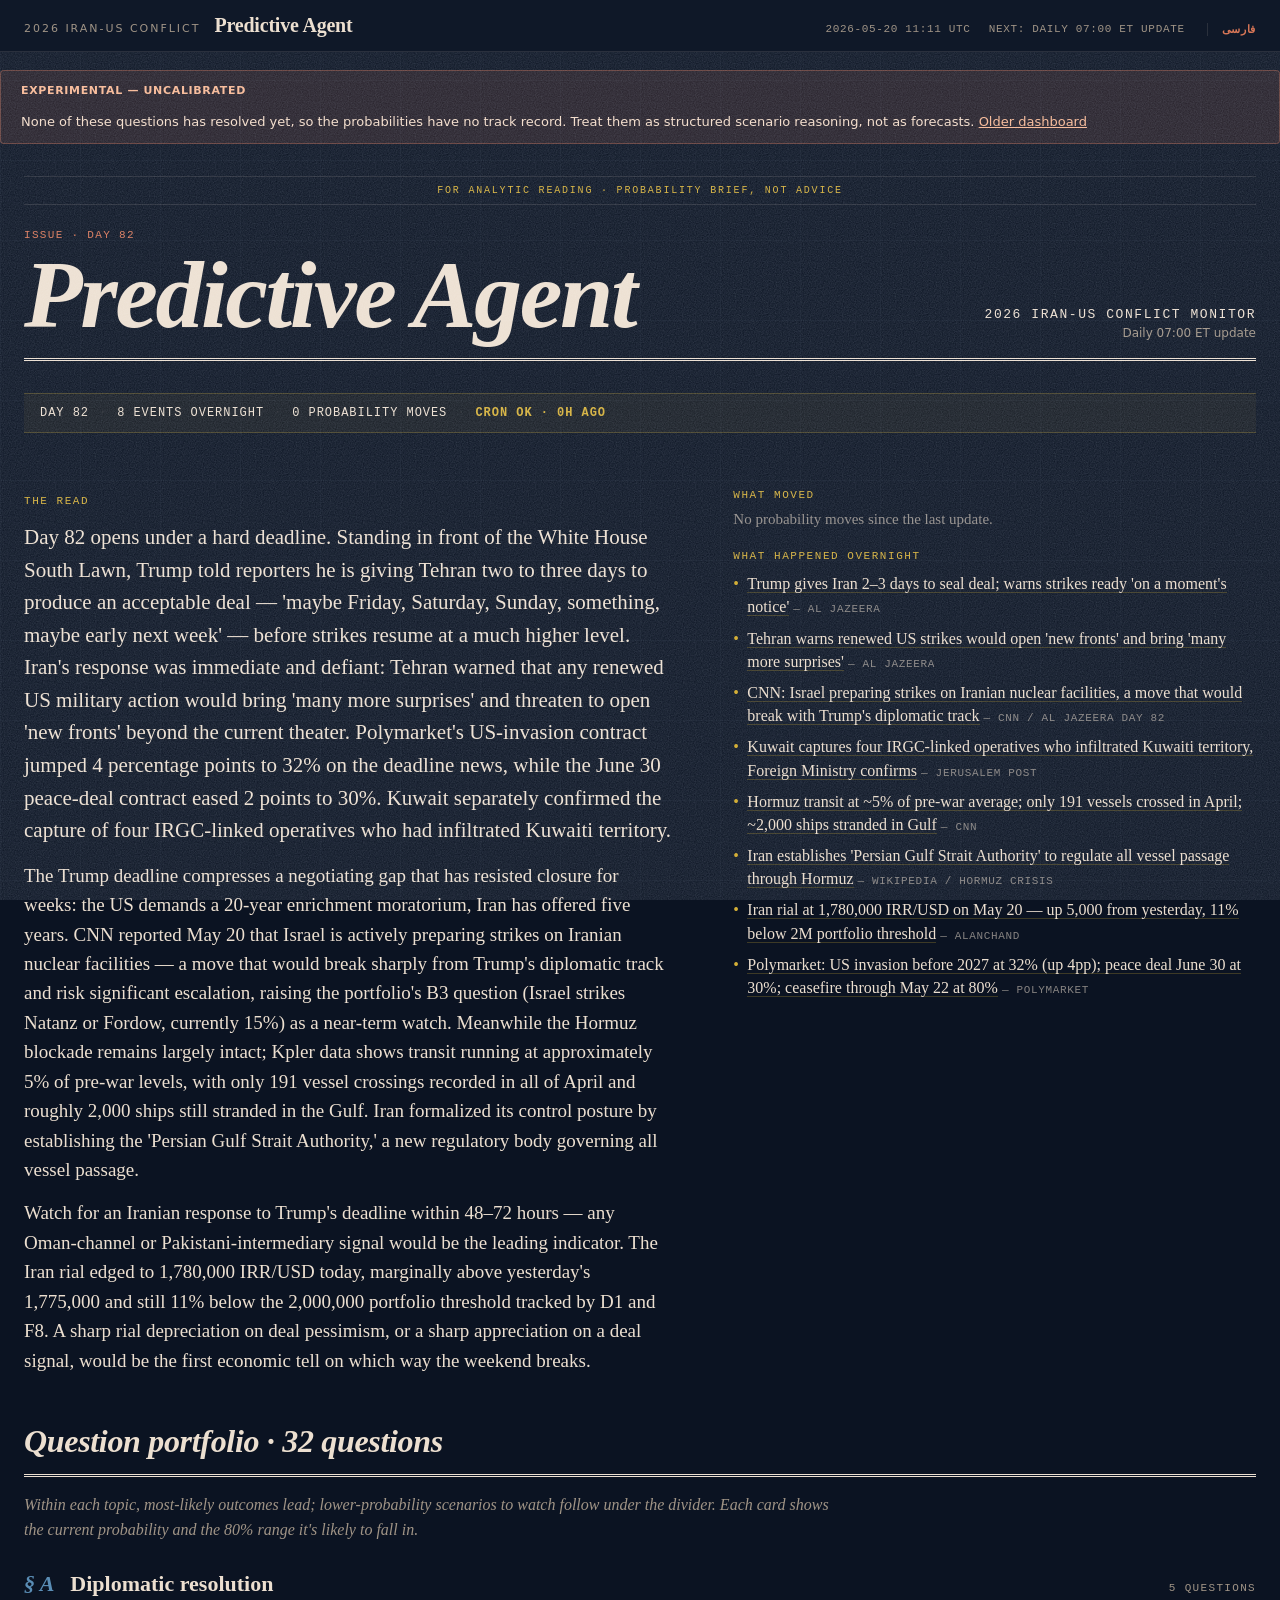
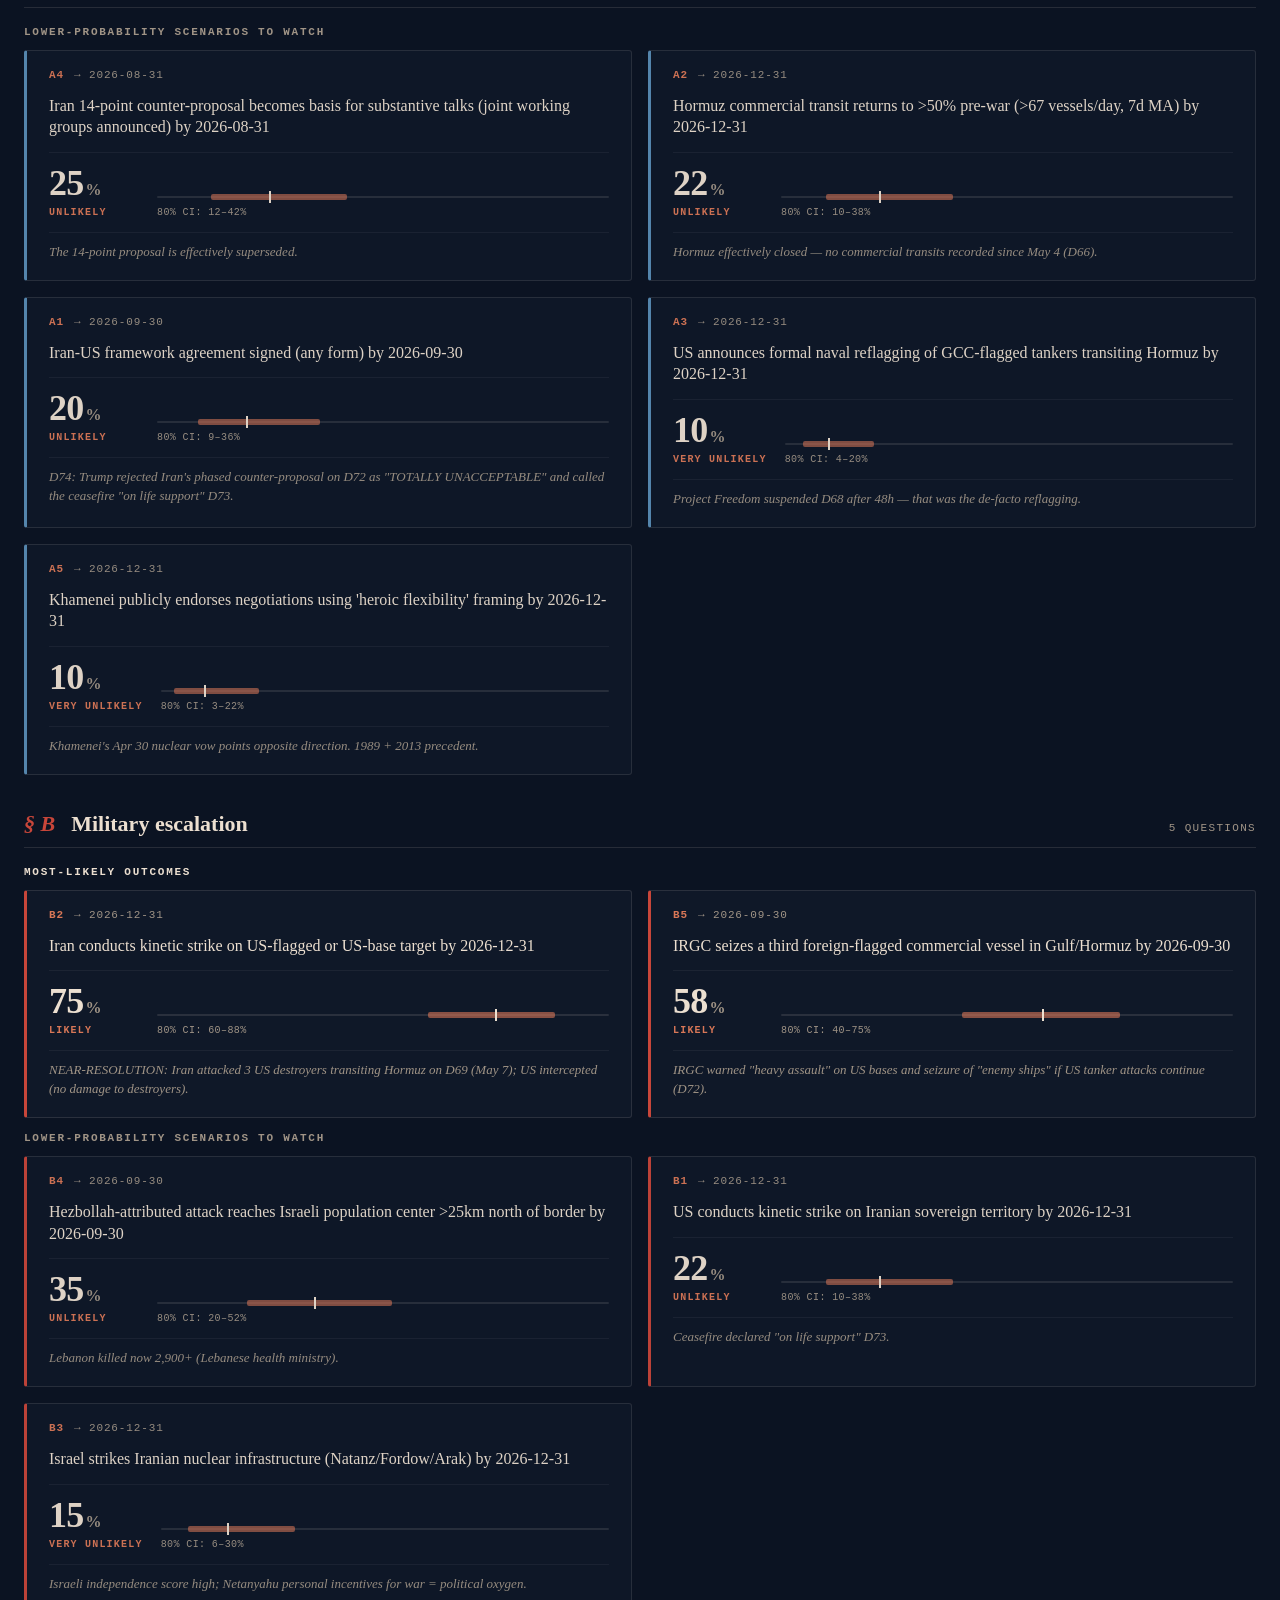
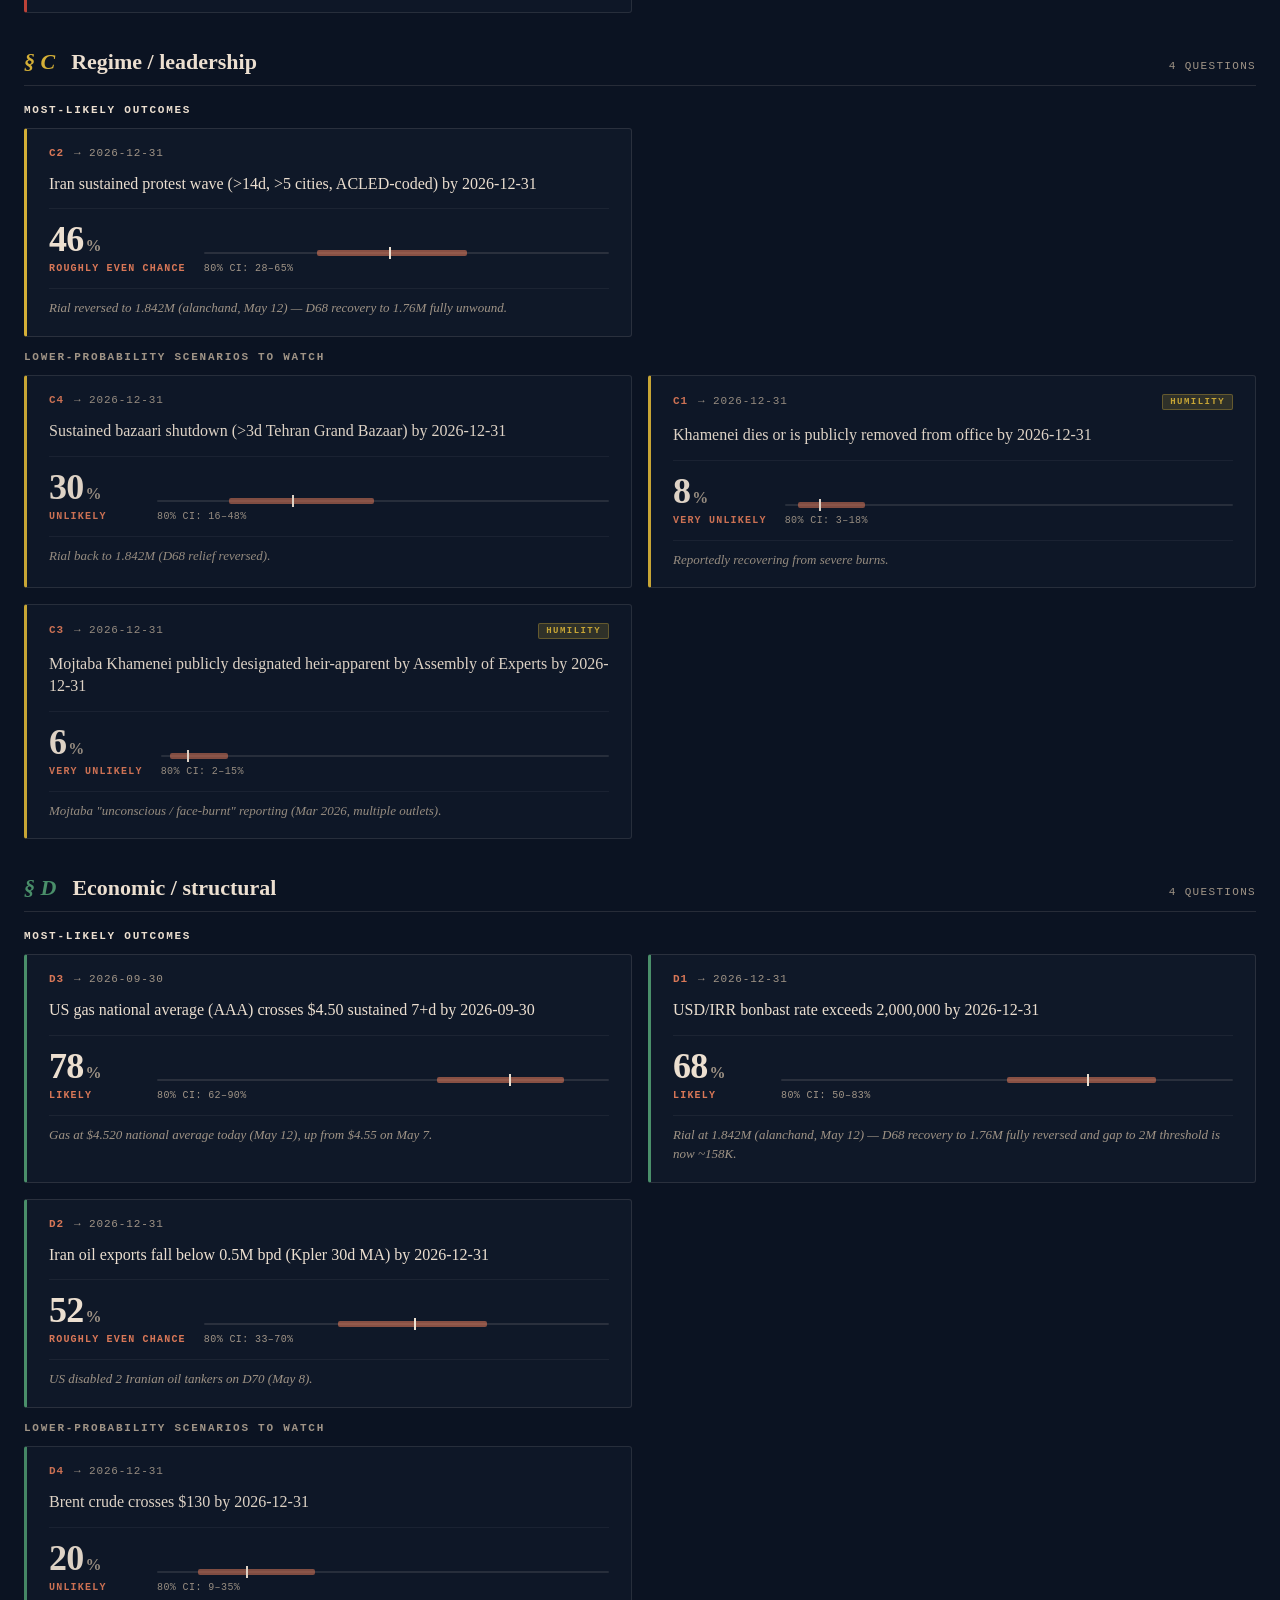
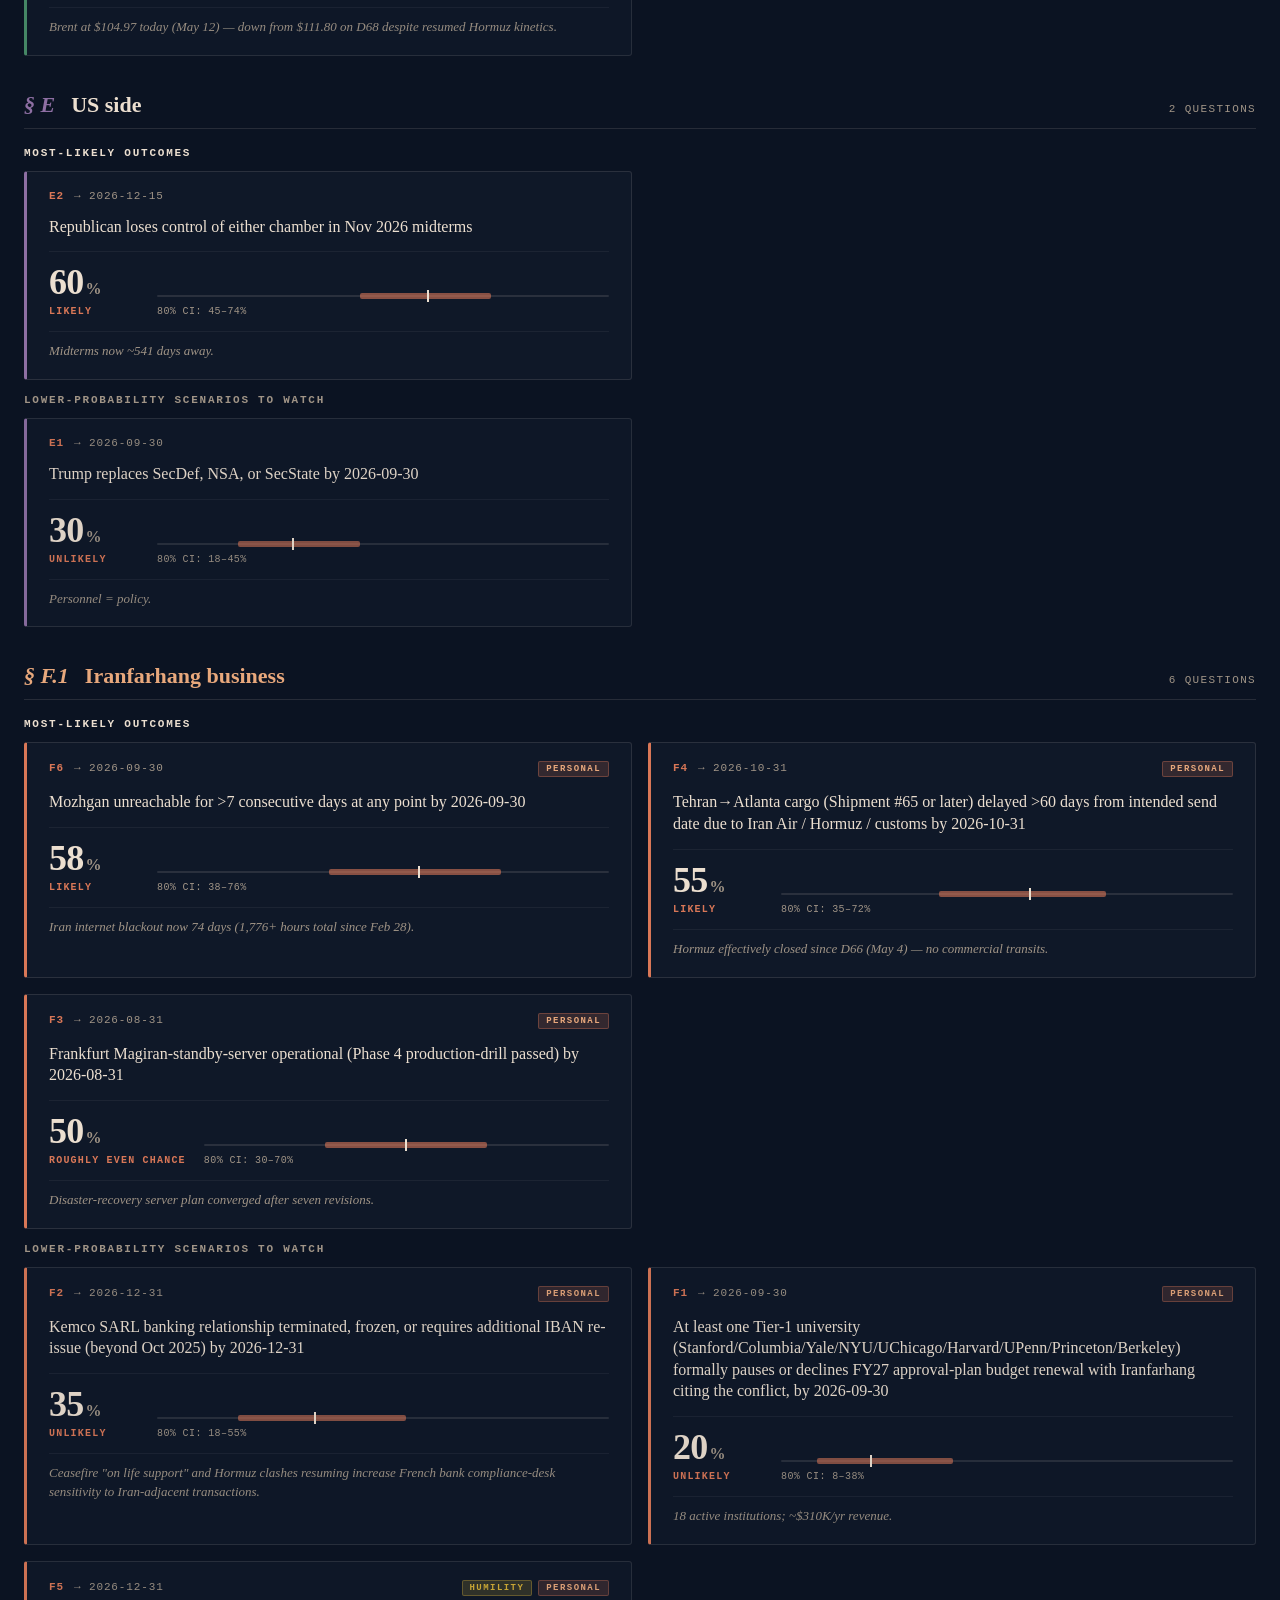
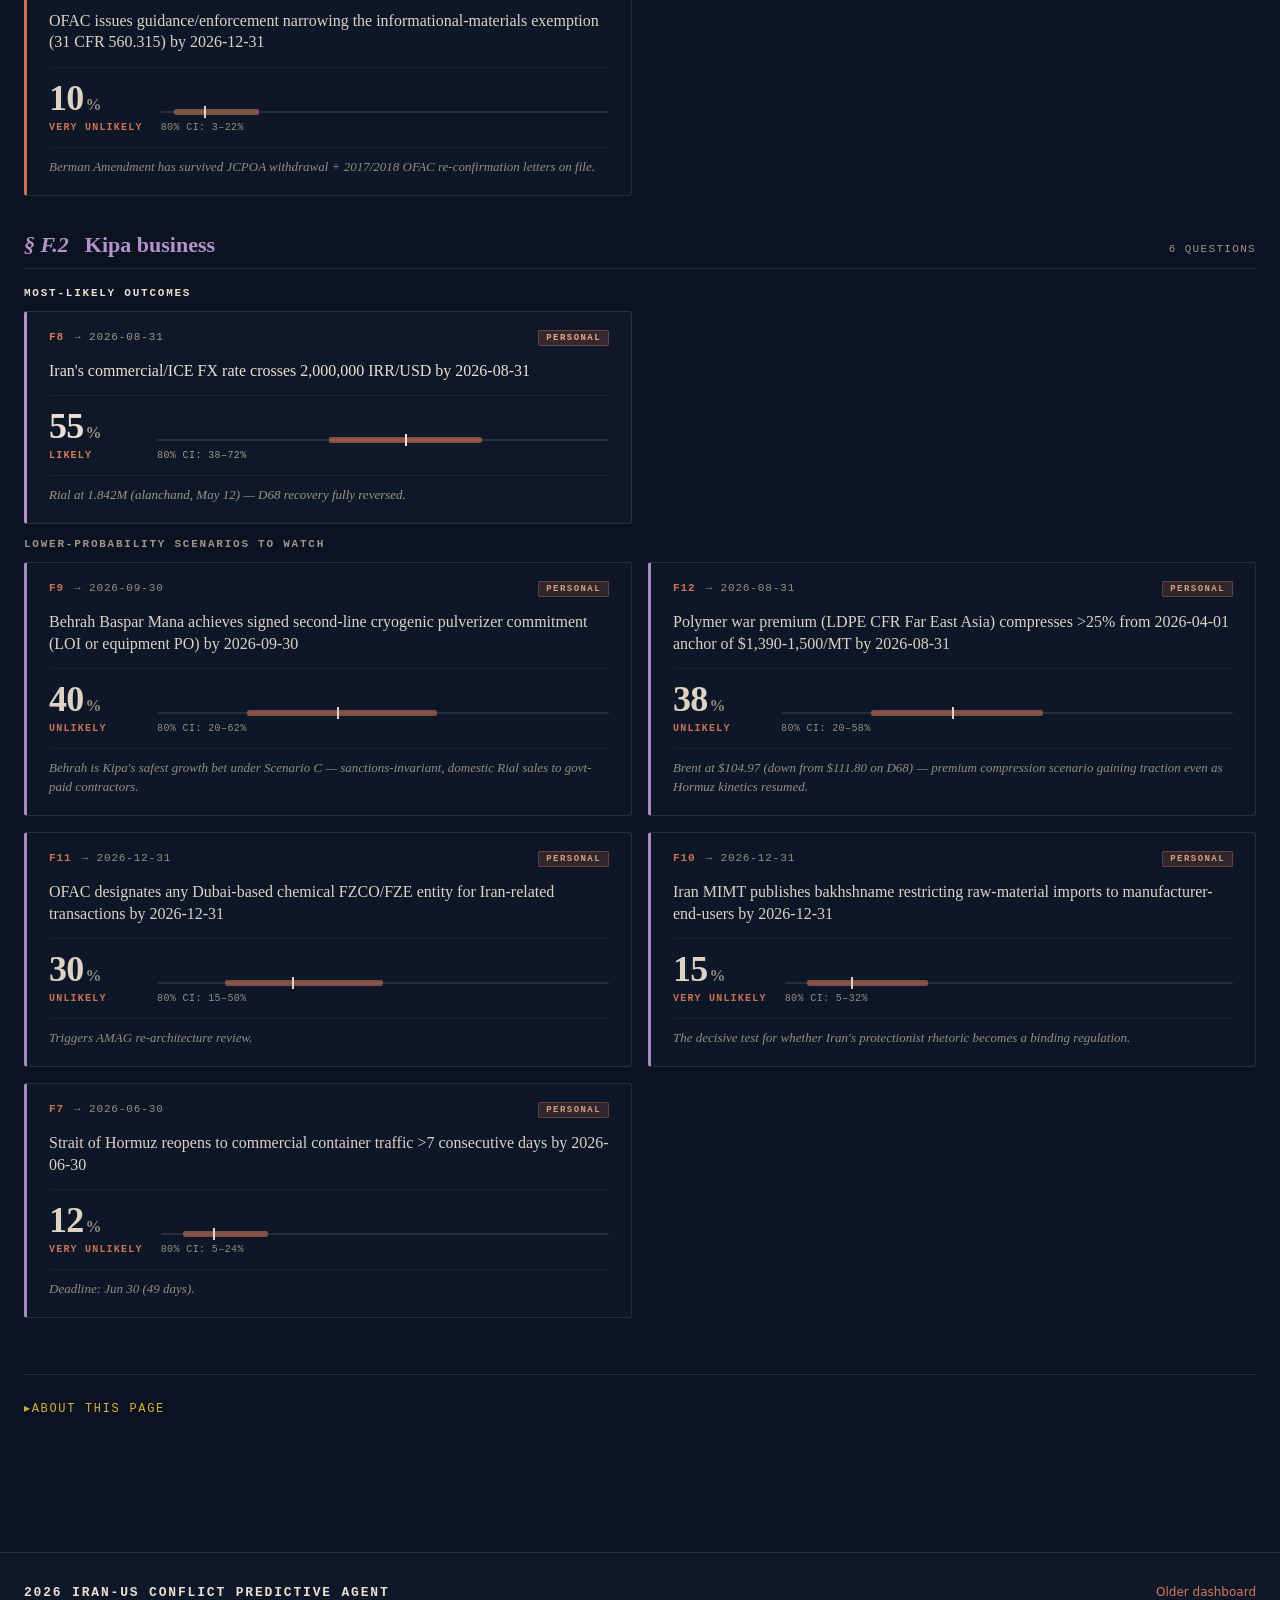
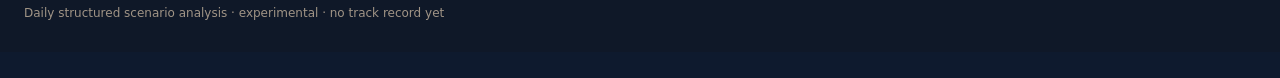
==== commit 78631998: "Daily tick 2026-05-20T11:04:45Z: 8 events, 0 prob moves Morning Brief Phase-0 cron run. Briefing JSO" ====
--- a/index.html
+++ b/index.html
@@ -24,7 +24,7 @@
         <span class="topbar-title">Predictive Agent</span>
       </div>
       <div class="topbar-r">
-        <span class="topbar-meta">2026-05-19 11:07 UTC</span>
+        <span class="topbar-meta">2026-05-20 11:11 UTC</span>
         <span class="topbar-meta">Next: Daily 07:00 ET update</span>
         <a class="topbar-meta lang-toggle" href="/fa.html" hreflang="fa" rel="alternate">فارسی</a>
       </div>
@@ -42,7 +42,7 @@
       <div class="masthead-class">For analytic reading · Probability brief, not advice</div>
       <div class="masthead-row">
         <div class="masthead-l">
-          <div class="masthead-eyebrow">Issue · Day 81</div>
+          <div class="masthead-eyebrow">Issue · Day 82</div>
           <h1 class="masthead-title">Predictive Agent</h1>
         </div>
         <div class="masthead-r">
@@ -53,9 +53,9 @@
       <div class="masthead-rule"></div>
     </header>
 
-    <div class="morning-brief"><div class="brief-strip brief-strip-fresh" role="status"><span class="brief-strip-day">Day 81</span><span class="brief-strip-sep">·</span><span class="brief-strip-events">8 events overnight</span><span class="brief-strip-sep">·</span><span class="brief-strip-moves">0 probability moves</span><span class="brief-strip-sep">·</span><span class="brief-strip-status">cron OK · 0h ago</span></div><section class="brief-read" role="region" aria-label="The read"><div class="brief-read-eyebrow">The read</div><p class="brief-read-p">Day 81 opens with the conflict's most consequential deescalation signal to date: late on May 18, Trump posted on Truth Social that he told Defense Secretary Hegseth and Joint Chiefs Chair Caine to stand down a scheduled military strike on Iran, citing requests from Qatari Emir Tamim, Saudi Crown Prince MBS, and UAE President MBZ to 'hold off' because 'serious negotiations are now taking place.' The attack cancellation tracked directly with Polymarket's US invasion contract falling 4 percentage points to 28%, and Iran airspace closure by May 24 dropping 6pp to 28% — the clearest single-session market deescalation since the ceasefire's inception.</p>
-<p class="brief-read-p">The diplomatic backdrop for the pause is an active US-Iran one-page memorandum of understanding framework (Axios): Iran would suspend enrichment for 12–15 years, ship out its highly enriched uranium stock, and both sides would lift Hormuz restrictions, in exchange for US sanctions relief and frozen asset releases. The gap remains wide — Iran proposed a 5-year moratorium, the US has demanded 20. Simultaneously, IRGC spokesperson Zolfagari threatened on May 18 to destroy all US military facilities in the Persian Gulf 'in the near future' and confirmed zero commercial transits through Hormuz in the preceding 24 hours, signaling that Iran's coercive posture is unchanged even as talks proceed.</p>
-<p class="brief-read-p">The Iran rial held at 1,775,000 IRR/USD on May 19 — marginally below yesterday's 1,777,000 and 11.25% under the 2,000,000 portfolio threshold (D1, F8). Operator review is strongly recommended: the Trump attack cancellation plus active MOU talks represent a structural inflection on A1 (framework agreement, at 20%), B1 (US strike on Iran, at 22%), and B2 (Iran strike on US asset, at 75%). Polymarket is pricing a June 30 deal at 32% — 12pp above portfolio's A1.</p></section><div class="brief-right-col"><section class="brief-movers brief-movers-empty" role="region" aria-label="What moved"><div class="brief-movers-eyebrow">What moved</div><p class="brief-empty-msg">No probability moves since the last update.</p></section><section class="brief-events" role="region" aria-label="What happened overnight"><div class="brief-events-eyebrow">What happened overnight</div><ul class="brief-event-list"><li class="brief-event-row"><a class="brief-event-headline" href="https://time.com/article/2026/05/19/trump-us-iran-israel-war-gulf-states-attack-hormuz/" target="_blank" rel="noopener">Trump cancels scheduled military attack on Iran at Gulf leaders' request; warns full assault ready 'on a moment's notice'</a> <span class="brief-event-source">— Time</span></li><li class="brief-event-row"><a class="brief-event-headline" href="https://www.cnbc.com/2026/05/18/trump-iran-attack-saudi-uae-qatar-deal.html" target="_blank" rel="noopener">Trump postpones May 19 Iran strike after Gulf state leaders intervene; peace deal must include 'NO NUCLEAR WEAPONS FOR IRAN'</a> <span class="brief-event-source">— CNBC</span></li><li class="brief-event-row"><a class="brief-event-headline" href="https://news-pravda.com/usa/2026/05/18/2314686.html" target="_blank" rel="noopener">IRGC spokesperson Zolfagari: all US military facilities in Persian Gulf to be destroyed; zero Hormuz transits in past 24 hours</a> <span class="brief-event-source">— Pravda EN</span></li><li class="brief-event-row"><a class="brief-event-headline" href="https://www.axios.com/2026/05/06/iran-us-deal-one-page-memo" target="_blank" rel="noopener">US-Iran one-page MOU in progress: enrichment moratorium 12-15 years likely; Iran to remove highly enriched uranium; sanctions lifted</a> <span class="brief-event-source">— Axios</span></li><li class="brief-event-row"><a class="brief-event-headline" href="https://www.timesofisrael.com/us-iran-said-closing-in-on-framework-for-permanent-deal-as-trump-renews-bomb-threats/" target="_blank" rel="noopener">Times of Israel: US-Iran framework deal within reach as Trump simultaneously threatens bombing 'at much higher level'</a> <span class="brief-event-source">— Times of Israel</span></li><li class="brief-event-row"><a class="brief-event-headline" href="https://alanchand.com/en/currencies-price" target="_blank" rel="noopener">Iran rial stabilizes at 1,775,000 IRR/USD on May 19 — 11.25% below 2,000,000 portfolio threshold</a> <span class="brief-event-source">— AlanChand</span></li><li class="brief-event-row"><a class="brief-event-headline" href="https://polymarket.com/event/will-the-us-invade-iran-before-2027" target="_blank" rel="noopener">Polymarket: US invasion before 2027 at 28% (down 4pp); peace deal June 30 at 32%; Iran airspace closure by May 24 at 28% (down 6pp)</a> <span class="brief-event-source">— Polymarket</span></li><li class="brief-event-row"><a class="brief-event-headline" href="https://www.newsweek.com/donald-trump-says-hes-delayed-military-attack-on-iran-11964510" target="_blank" rel="noopener">Newsweek: Trump delayed Iran attack citing Gulf state lobbying; deal framework includes enrichment moratorium and Hormuz reopening</a> <span class="brief-event-source">— Newsweek</span></li></ul></section></div></div>
+    <div class="morning-brief"><div class="brief-strip brief-strip-fresh" role="status"><span class="brief-strip-day">Day 82</span><span class="brief-strip-sep">·</span><span class="brief-strip-events">8 events overnight</span><span class="brief-strip-sep">·</span><span class="brief-strip-moves">0 probability moves</span><span class="brief-strip-sep">·</span><span class="brief-strip-status">cron OK · 0h ago</span></div><section class="brief-read" role="region" aria-label="The read"><div class="brief-read-eyebrow">The read</div><p class="brief-read-p">Day 82 opens under a hard deadline. Standing in front of the White House South Lawn, Trump told reporters he is giving Tehran two to three days to produce an acceptable deal — 'maybe Friday, Saturday, Sunday, something, maybe early next week' — before strikes resume at a much higher level. Iran's response was immediate and defiant: Tehran warned that any renewed US military action would bring 'many more surprises' and threaten to open 'new fronts' beyond the current theater. Polymarket's US-invasion contract jumped 4 percentage points to 32% on the deadline news, while the June 30 peace-deal contract eased 2 points to 30%. Kuwait separately confirmed the capture of four IRGC-linked operatives who had infiltrated Kuwaiti territory.</p>
+<p class="brief-read-p">The Trump deadline compresses a negotiating gap that has resisted closure for weeks: the US demands a 20-year enrichment moratorium, Iran has offered five years. CNN reported May 20 that Israel is actively preparing strikes on Iranian nuclear facilities — a move that would break sharply from Trump's diplomatic track and risk significant escalation, raising the portfolio's B3 question (Israel strikes Natanz or Fordow, currently 15%) as a near-term watch. Meanwhile the Hormuz blockade remains largely intact; Kpler data shows transit running at approximately 5% of pre-war levels, with only 191 vessel crossings recorded in all of April and roughly 2,000 ships still stranded in the Gulf. Iran formalized its control posture by establishing the 'Persian Gulf Strait Authority,' a new regulatory body governing all vessel passage.</p>
+<p class="brief-read-p">Watch for an Iranian response to Trump's deadline within 48–72 hours — any Oman-channel or Pakistani-intermediary signal would be the leading indicator. The Iran rial edged to 1,780,000 IRR/USD today, marginally above yesterday's 1,775,000 and still 11% below the 2,000,000 portfolio threshold tracked by D1 and F8. A sharp rial depreciation on deal pessimism, or a sharp appreciation on a deal signal, would be the first economic tell on which way the weekend breaks.</p></section><div class="brief-right-col"><section class="brief-movers brief-movers-empty" role="region" aria-label="What moved"><div class="brief-movers-eyebrow">What moved</div><p class="brief-empty-msg">No probability moves since the last update.</p></section><section class="brief-events" role="region" aria-label="What happened overnight"><div class="brief-events-eyebrow">What happened overnight</div><ul class="brief-event-list"><li class="brief-event-row"><a class="brief-event-headline" href="https://www.aljazeera.com/amp/news/2026/5/20/iran-war-day-82-tehran-warns-of-new-fronts-as-trump-sets-deadline" target="_blank" rel="noopener">Trump gives Iran 2–3 days to seal deal; warns strikes ready 'on a moment's notice'</a> <span class="brief-event-source">— Al Jazeera</span></li><li class="brief-event-row"><a class="brief-event-headline" href="https://www.aljazeera.com/amp/news/2026/5/20/iran-war-day-82-tehran-warns-of-new-fronts-as-trump-sets-deadline" target="_blank" rel="noopener">Tehran warns renewed US strikes would open 'new fronts' and bring 'many more surprises'</a> <span class="brief-event-source">— Al Jazeera</span></li><li class="brief-event-row"><a class="brief-event-headline" href="https://www.aljazeera.com/amp/news/2026/5/20/iran-war-day-82-tehran-warns-of-new-fronts-as-trump-sets-deadline" target="_blank" rel="noopener">CNN: Israel preparing strikes on Iranian nuclear facilities, a move that would break with Trump's diplomatic track</a> <span class="brief-event-source">— CNN / Al Jazeera Day 82</span></li><li class="brief-event-row"><a class="brief-event-headline" href="https://www.jpost.com/middle-east/iran-news/article-895926" target="_blank" rel="noopener">Kuwait captures four IRGC-linked operatives who infiltrated Kuwaiti territory, Foreign Ministry confirms</a> <span class="brief-event-source">— Jerusalem Post</span></li><li class="brief-event-row"><a class="brief-event-headline" href="https://www.cnn.com/2026/04/29/world/iran-war-gulf-hormuz-shipping-maps-intl-vis" target="_blank" rel="noopener">Hormuz transit at ~5% of pre-war average; only 191 vessels crossed in April; ~2,000 ships stranded in Gulf</a> <span class="brief-event-source">— CNN</span></li><li class="brief-event-row"><a class="brief-event-headline" href="https://en.wikipedia.org/wiki/2026_Strait_of_Hormuz_crisis" target="_blank" rel="noopener">Iran establishes 'Persian Gulf Strait Authority' to regulate all vessel passage through Hormuz</a> <span class="brief-event-source">— Wikipedia / Hormuz Crisis</span></li><li class="brief-event-row"><a class="brief-event-headline" href="https://alanchand.com/en/currencies-price" target="_blank" rel="noopener">Iran rial at 1,780,000 IRR/USD on May 20 — up 5,000 from yesterday, 11% below 2M portfolio threshold</a> <span class="brief-event-source">— AlanChand</span></li><li class="brief-event-row"><a class="brief-event-headline" href="https://polymarket.com/event/will-the-us-invade-iran-before-2027" target="_blank" rel="noopener">Polymarket: US invasion before 2027 at 32% (up 4pp); peace deal June 30 at 30%; ceasefire through May 22 at 80%</a> <span class="brief-event-source">— Polymarket</span></li></ul></section></div></div>
 
     <section class="board" role="region" aria-label="Question portfolio · 32 questions"><h2 class="board-h">Question portfolio · 32 questions</h2>
 <p class="board-sub">Within each topic, most-likely outcomes lead; lower-probability scenarios to watch follow under the divider. Each card shows the current probability and the 80% range it's likely to fall in.</p>
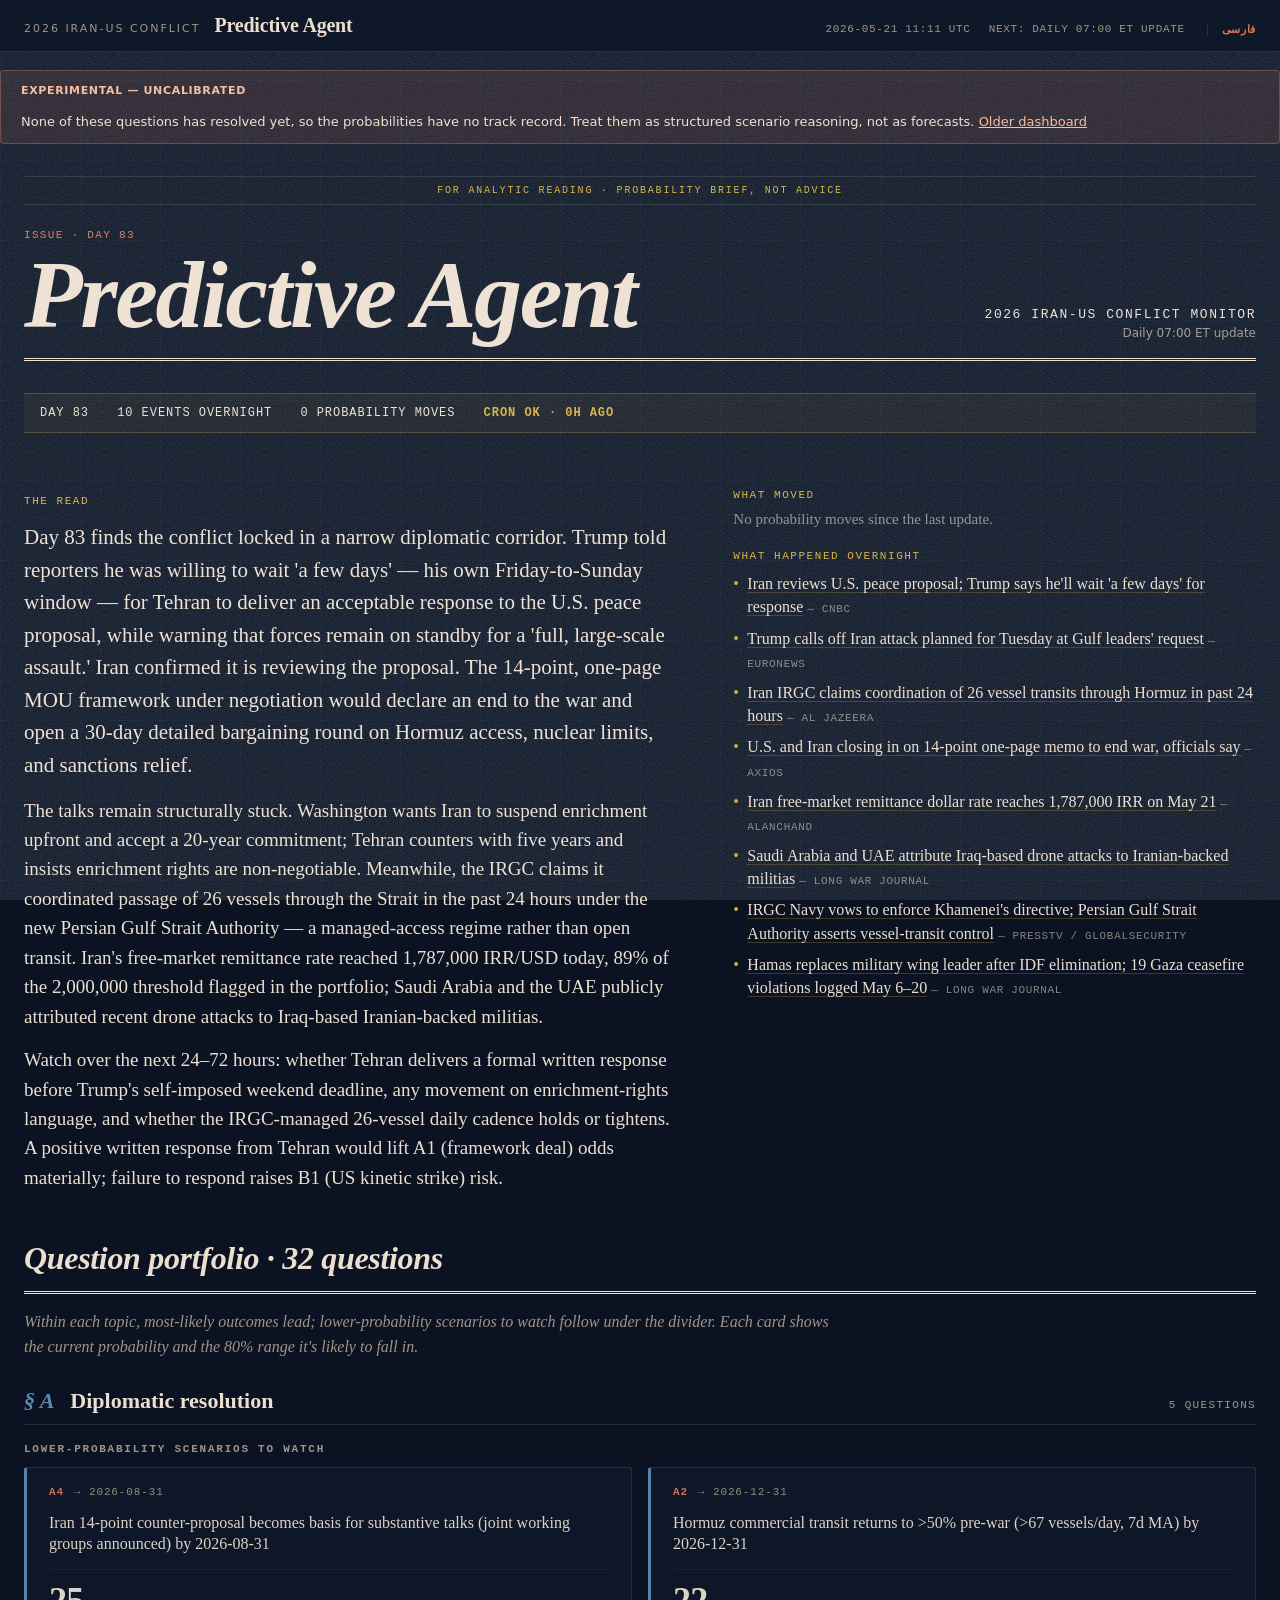
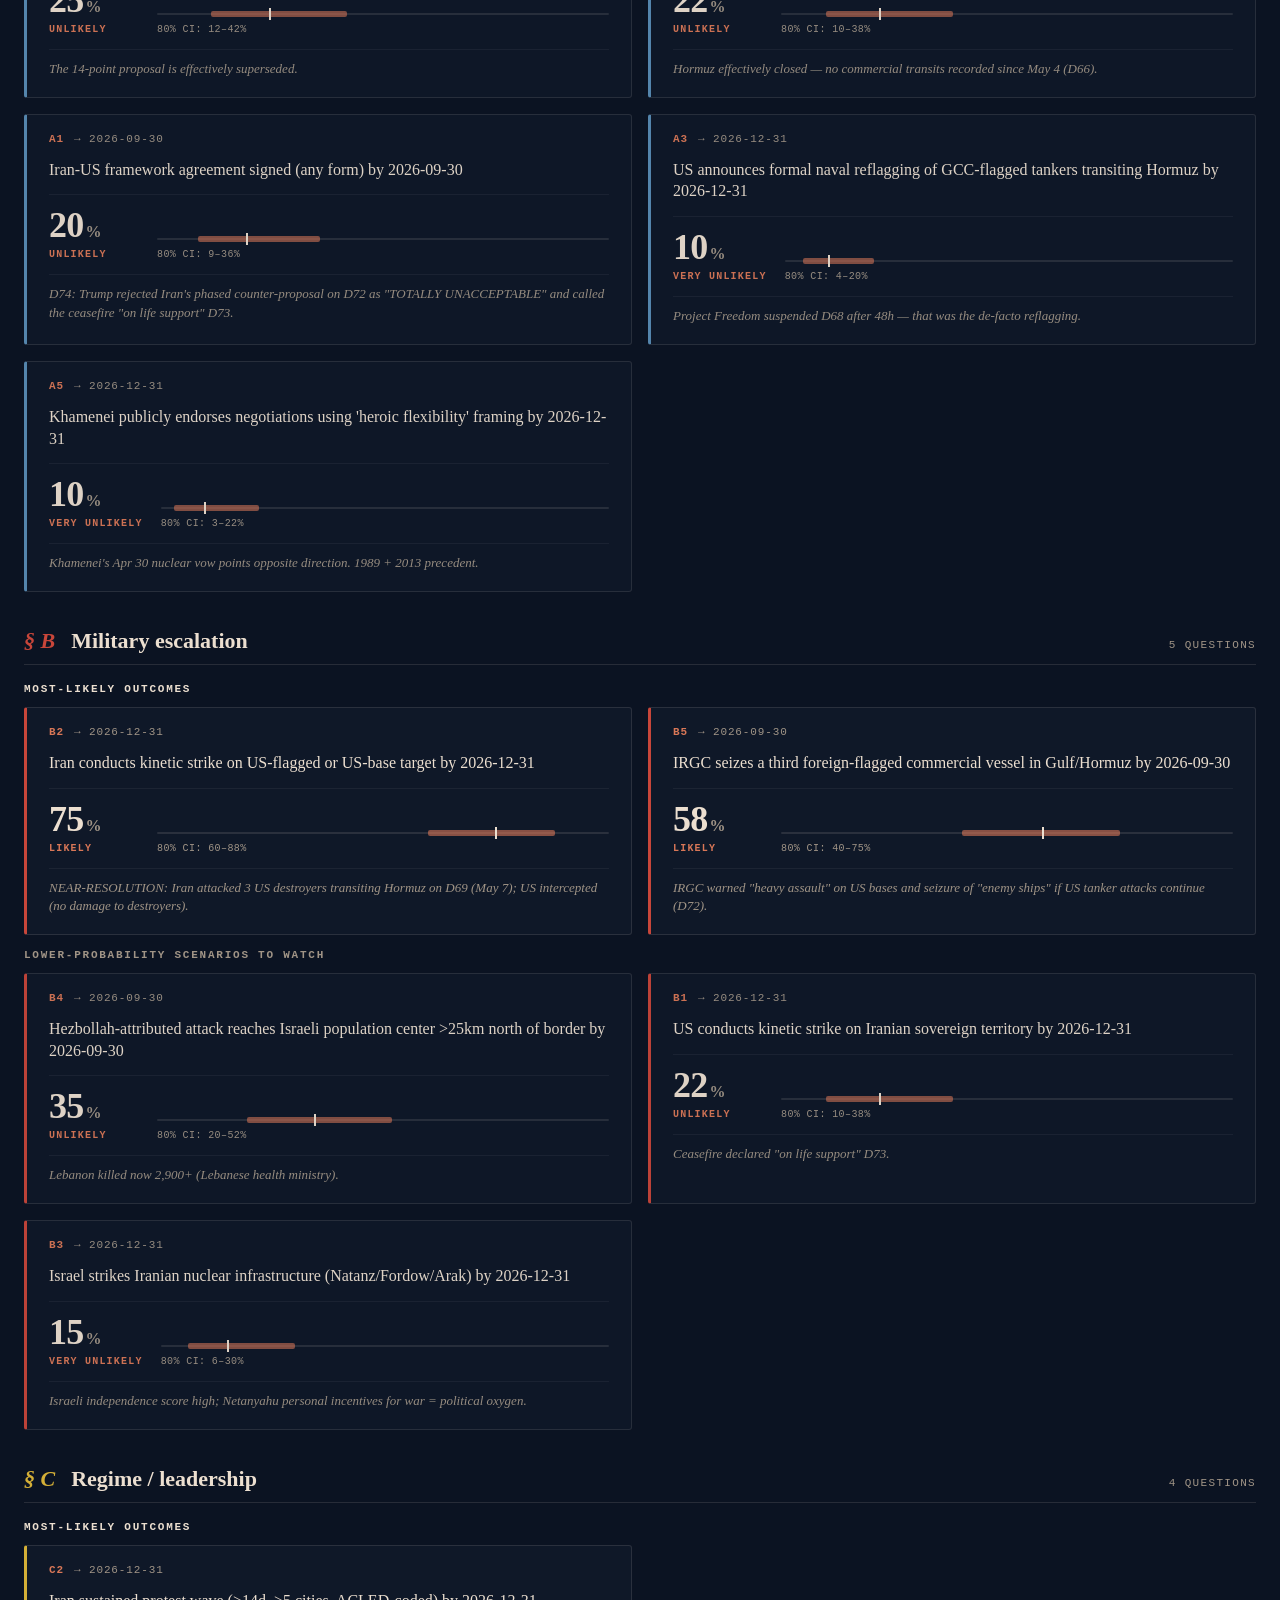
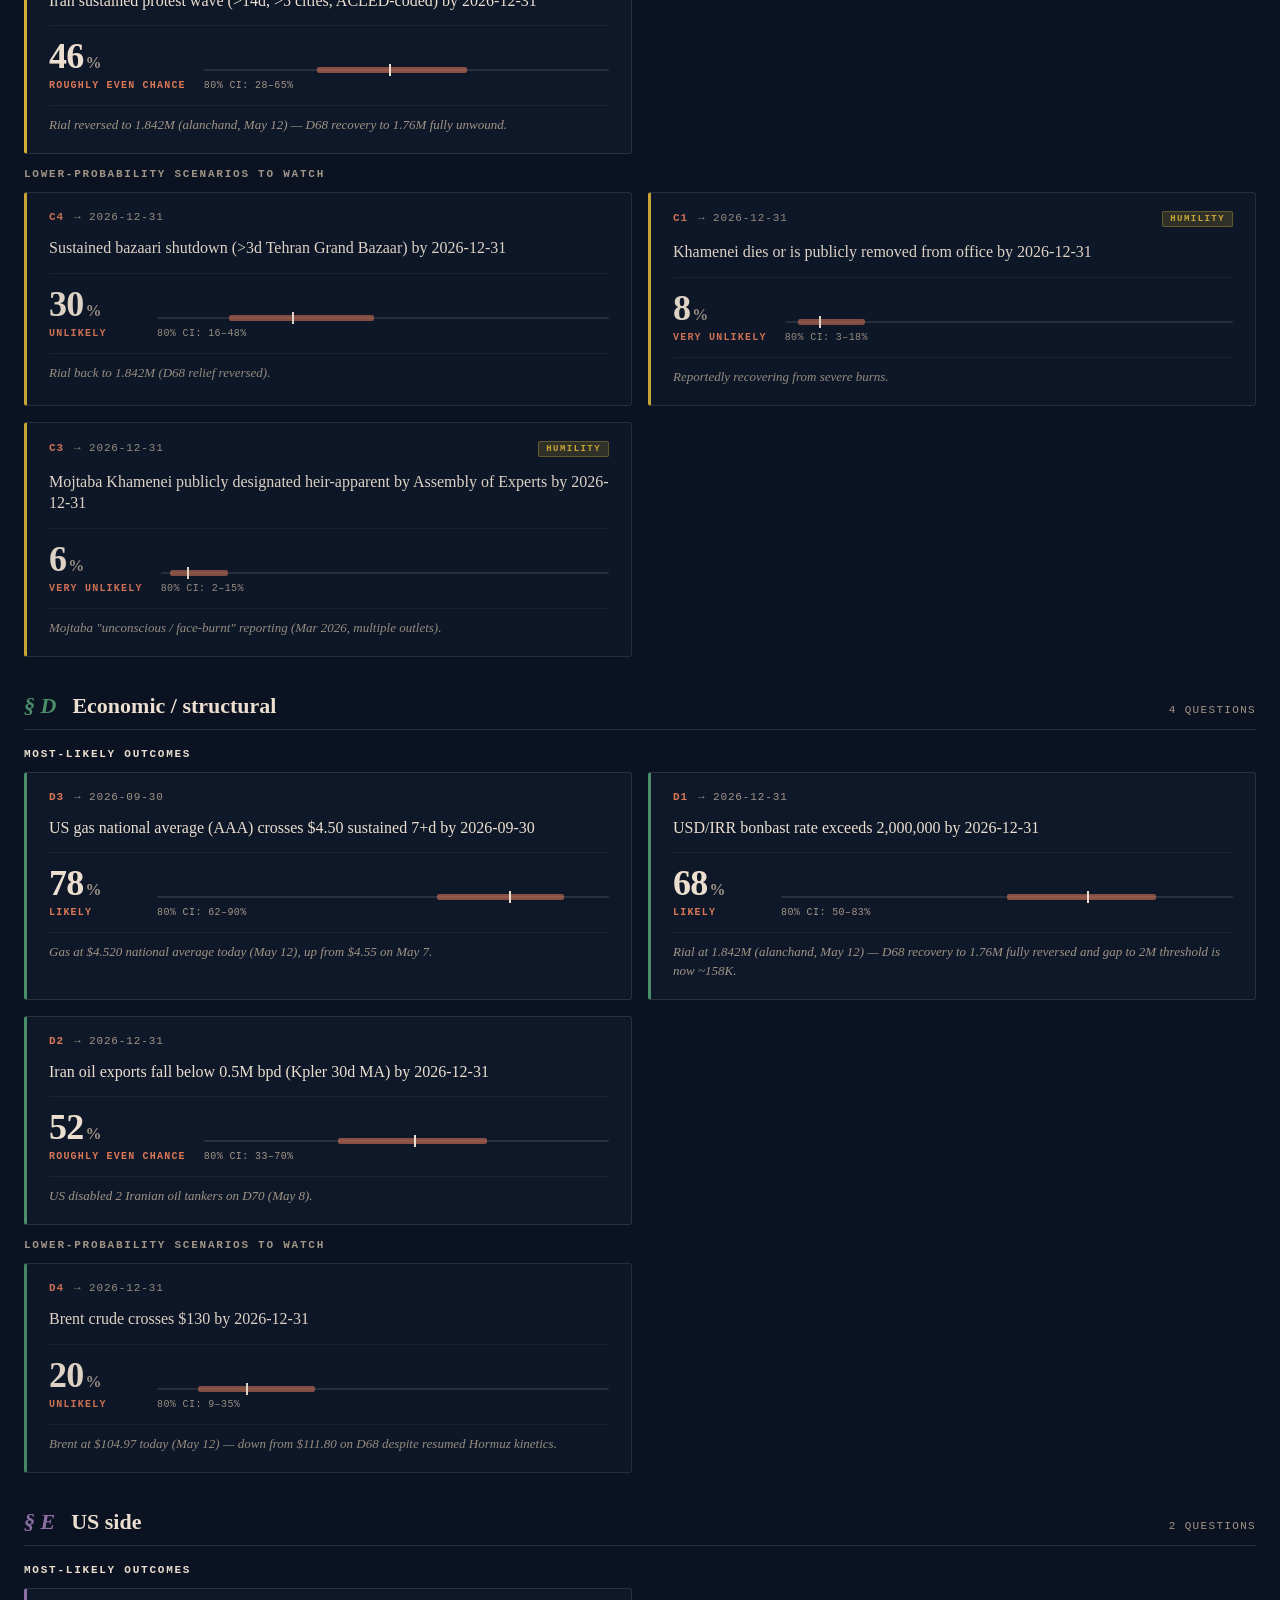
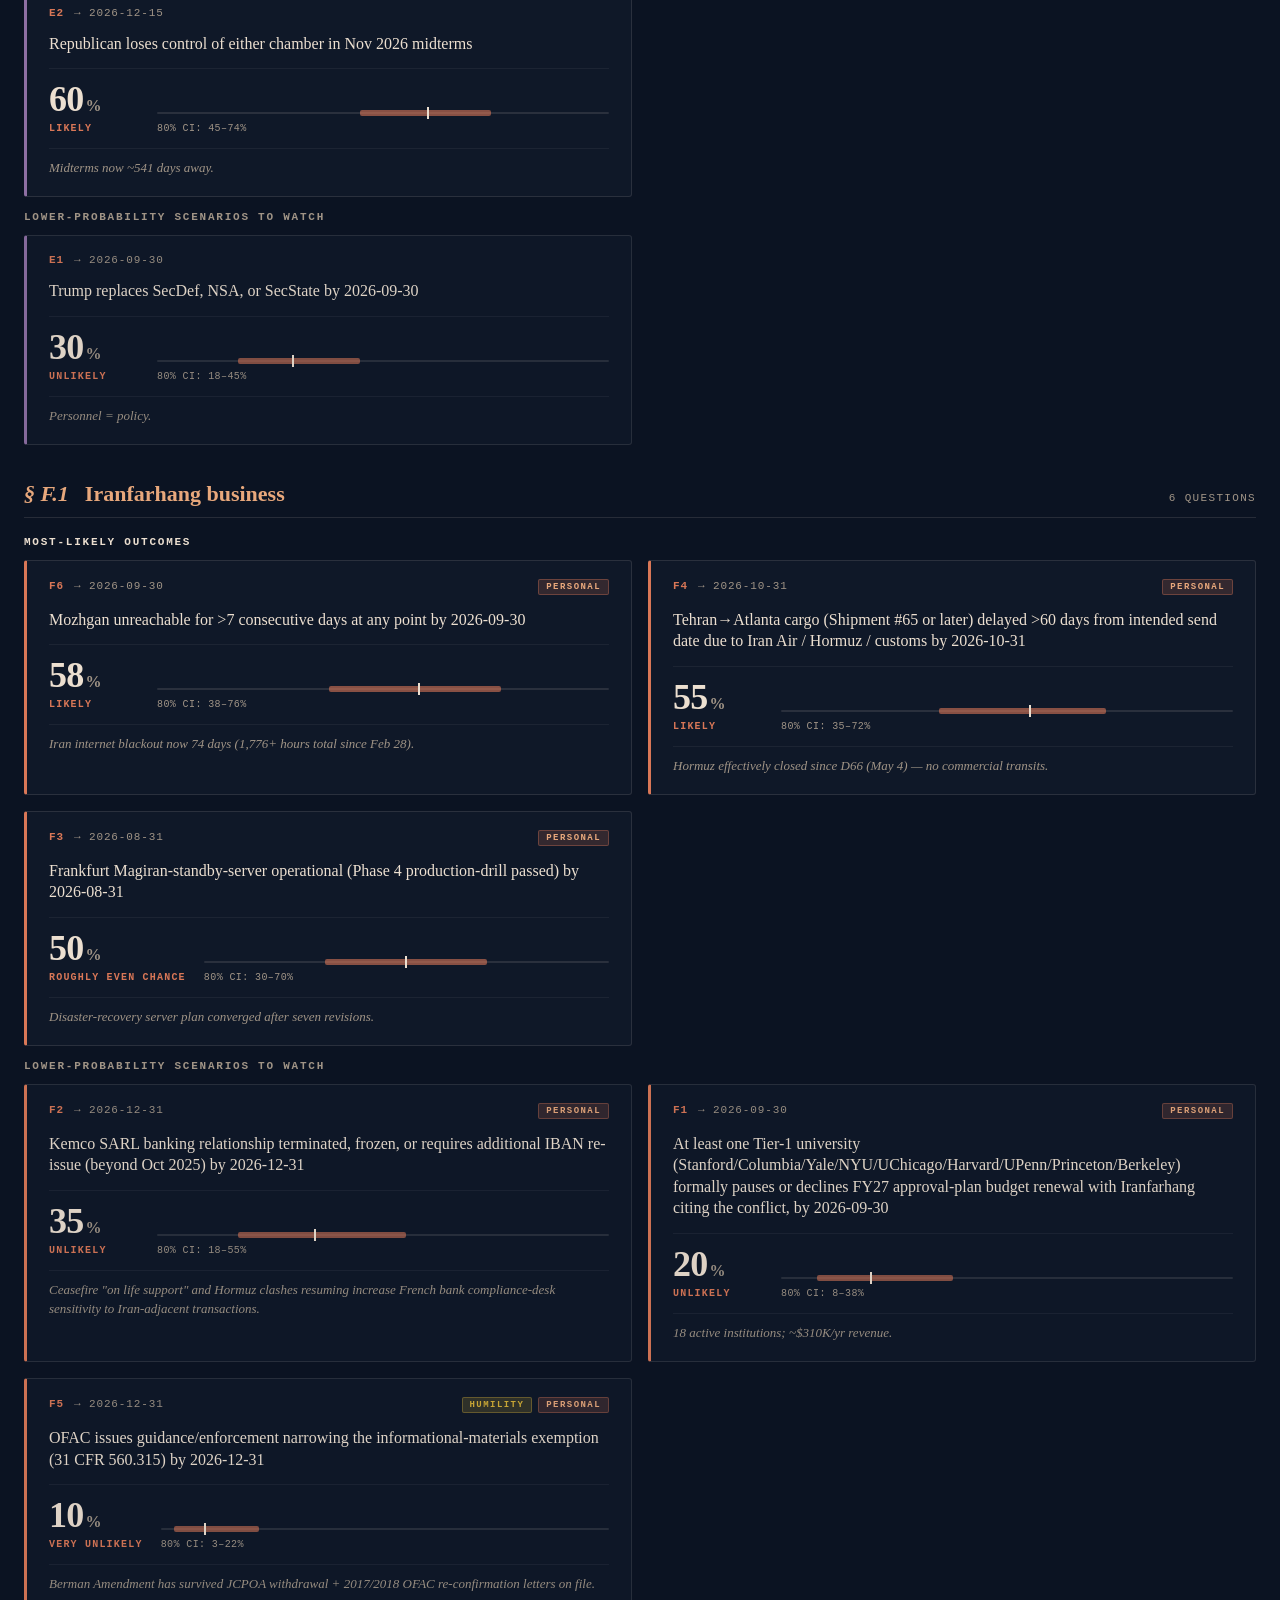
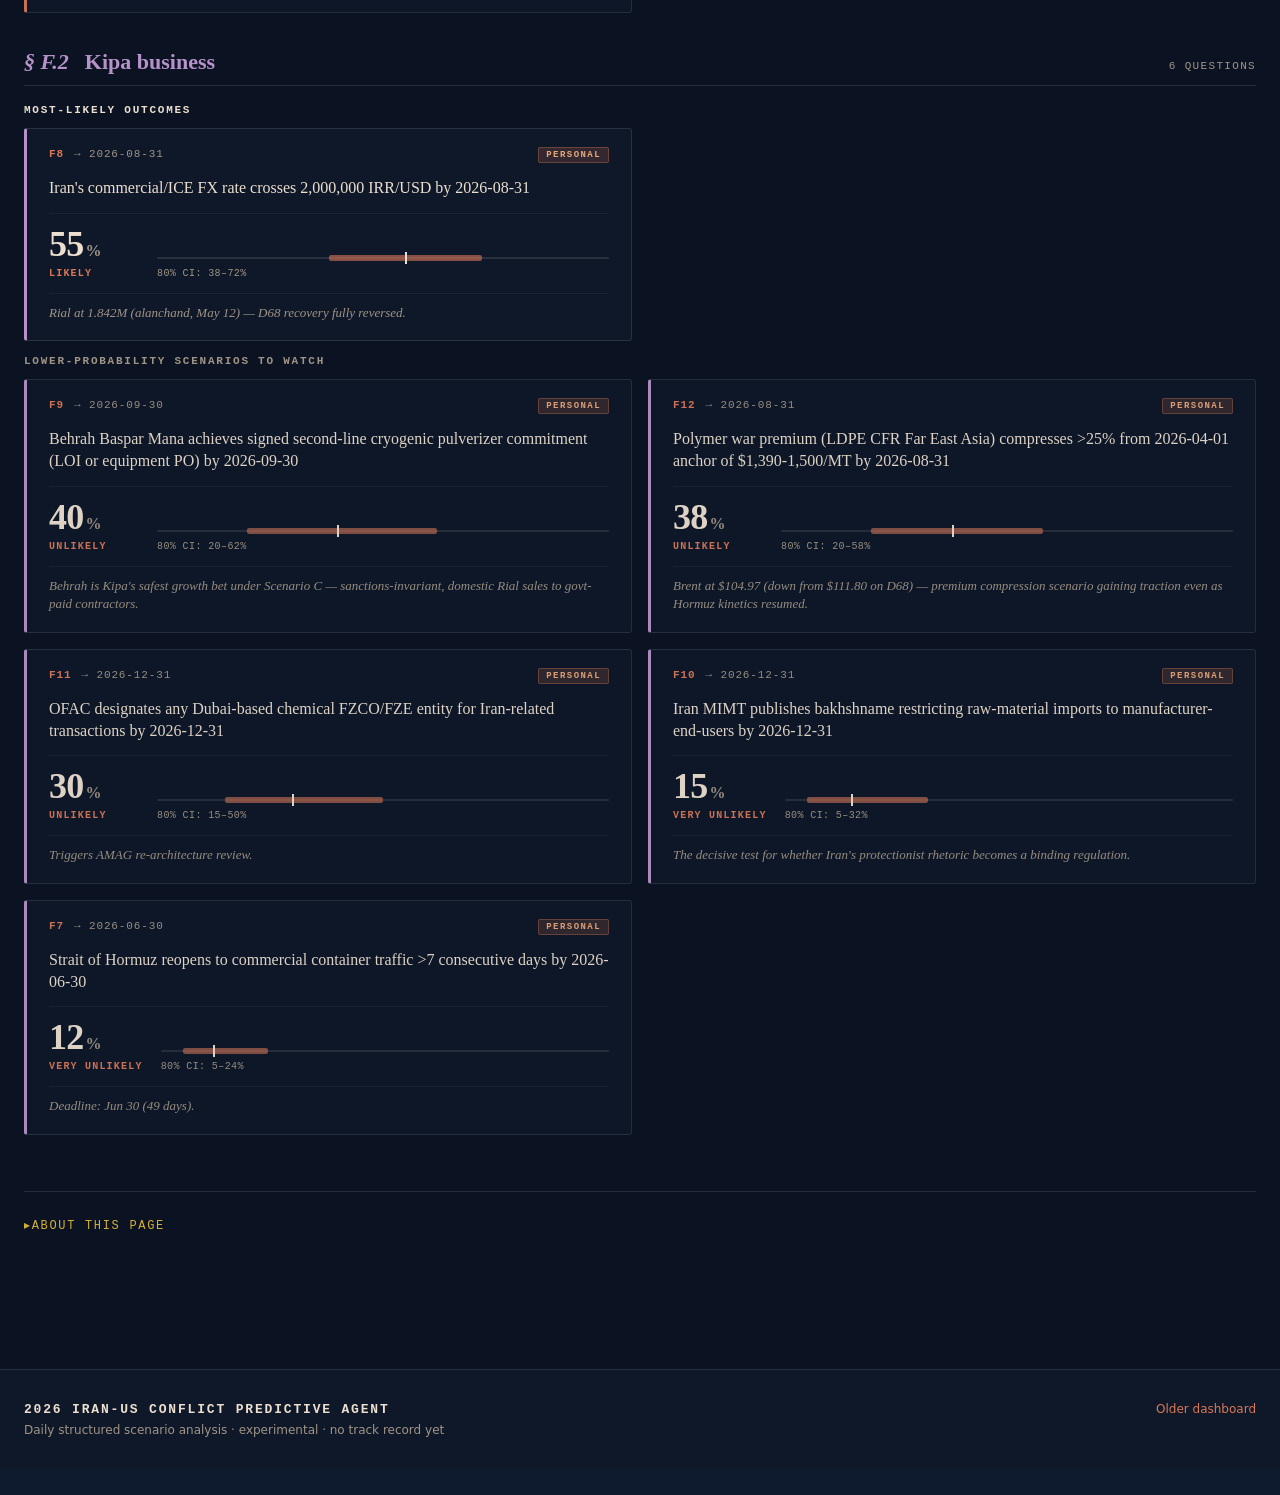
==== commit 385e6610: "Daily tick 2026-05-21T11:07:00Z: 10 events, 0 prob moves Morning Brief Phase-0 cron run. Briefing JS" ====
--- a/index.html
+++ b/index.html
@@ -24,7 +24,7 @@
         <span class="topbar-title">Predictive Agent</span>
       </div>
       <div class="topbar-r">
-        <span class="topbar-meta">2026-05-20 11:11 UTC</span>
+        <span class="topbar-meta">2026-05-21 11:11 UTC</span>
         <span class="topbar-meta">Next: Daily 07:00 ET update</span>
         <a class="topbar-meta lang-toggle" href="/fa.html" hreflang="fa" rel="alternate">فارسی</a>
       </div>
@@ -42,7 +42,7 @@
       <div class="masthead-class">For analytic reading · Probability brief, not advice</div>
       <div class="masthead-row">
         <div class="masthead-l">
-          <div class="masthead-eyebrow">Issue · Day 82</div>
+          <div class="masthead-eyebrow">Issue · Day 83</div>
           <h1 class="masthead-title">Predictive Agent</h1>
         </div>
         <div class="masthead-r">
@@ -53,9 +53,9 @@
       <div class="masthead-rule"></div>
     </header>
 
-    <div class="morning-brief"><div class="brief-strip brief-strip-fresh" role="status"><span class="brief-strip-day">Day 82</span><span class="brief-strip-sep">·</span><span class="brief-strip-events">8 events overnight</span><span class="brief-strip-sep">·</span><span class="brief-strip-moves">0 probability moves</span><span class="brief-strip-sep">·</span><span class="brief-strip-status">cron OK · 0h ago</span></div><section class="brief-read" role="region" aria-label="The read"><div class="brief-read-eyebrow">The read</div><p class="brief-read-p">Day 82 opens under a hard deadline. Standing in front of the White House South Lawn, Trump told reporters he is giving Tehran two to three days to produce an acceptable deal — 'maybe Friday, Saturday, Sunday, something, maybe early next week' — before strikes resume at a much higher level. Iran's response was immediate and defiant: Tehran warned that any renewed US military action would bring 'many more surprises' and threaten to open 'new fronts' beyond the current theater. Polymarket's US-invasion contract jumped 4 percentage points to 32% on the deadline news, while the June 30 peace-deal contract eased 2 points to 30%. Kuwait separately confirmed the capture of four IRGC-linked operatives who had infiltrated Kuwaiti territory.</p>
-<p class="brief-read-p">The Trump deadline compresses a negotiating gap that has resisted closure for weeks: the US demands a 20-year enrichment moratorium, Iran has offered five years. CNN reported May 20 that Israel is actively preparing strikes on Iranian nuclear facilities — a move that would break sharply from Trump's diplomatic track and risk significant escalation, raising the portfolio's B3 question (Israel strikes Natanz or Fordow, currently 15%) as a near-term watch. Meanwhile the Hormuz blockade remains largely intact; Kpler data shows transit running at approximately 5% of pre-war levels, with only 191 vessel crossings recorded in all of April and roughly 2,000 ships still stranded in the Gulf. Iran formalized its control posture by establishing the 'Persian Gulf Strait Authority,' a new regulatory body governing all vessel passage.</p>
-<p class="brief-read-p">Watch for an Iranian response to Trump's deadline within 48–72 hours — any Oman-channel or Pakistani-intermediary signal would be the leading indicator. The Iran rial edged to 1,780,000 IRR/USD today, marginally above yesterday's 1,775,000 and still 11% below the 2,000,000 portfolio threshold tracked by D1 and F8. A sharp rial depreciation on deal pessimism, or a sharp appreciation on a deal signal, would be the first economic tell on which way the weekend breaks.</p></section><div class="brief-right-col"><section class="brief-movers brief-movers-empty" role="region" aria-label="What moved"><div class="brief-movers-eyebrow">What moved</div><p class="brief-empty-msg">No probability moves since the last update.</p></section><section class="brief-events" role="region" aria-label="What happened overnight"><div class="brief-events-eyebrow">What happened overnight</div><ul class="brief-event-list"><li class="brief-event-row"><a class="brief-event-headline" href="https://www.aljazeera.com/amp/news/2026/5/20/iran-war-day-82-tehran-warns-of-new-fronts-as-trump-sets-deadline" target="_blank" rel="noopener">Trump gives Iran 2–3 days to seal deal; warns strikes ready 'on a moment's notice'</a> <span class="brief-event-source">— Al Jazeera</span></li><li class="brief-event-row"><a class="brief-event-headline" href="https://www.aljazeera.com/amp/news/2026/5/20/iran-war-day-82-tehran-warns-of-new-fronts-as-trump-sets-deadline" target="_blank" rel="noopener">Tehran warns renewed US strikes would open 'new fronts' and bring 'many more surprises'</a> <span class="brief-event-source">— Al Jazeera</span></li><li class="brief-event-row"><a class="brief-event-headline" href="https://www.aljazeera.com/amp/news/2026/5/20/iran-war-day-82-tehran-warns-of-new-fronts-as-trump-sets-deadline" target="_blank" rel="noopener">CNN: Israel preparing strikes on Iranian nuclear facilities, a move that would break with Trump's diplomatic track</a> <span class="brief-event-source">— CNN / Al Jazeera Day 82</span></li><li class="brief-event-row"><a class="brief-event-headline" href="https://www.jpost.com/middle-east/iran-news/article-895926" target="_blank" rel="noopener">Kuwait captures four IRGC-linked operatives who infiltrated Kuwaiti territory, Foreign Ministry confirms</a> <span class="brief-event-source">— Jerusalem Post</span></li><li class="brief-event-row"><a class="brief-event-headline" href="https://www.cnn.com/2026/04/29/world/iran-war-gulf-hormuz-shipping-maps-intl-vis" target="_blank" rel="noopener">Hormuz transit at ~5% of pre-war average; only 191 vessels crossed in April; ~2,000 ships stranded in Gulf</a> <span class="brief-event-source">— CNN</span></li><li class="brief-event-row"><a class="brief-event-headline" href="https://en.wikipedia.org/wiki/2026_Strait_of_Hormuz_crisis" target="_blank" rel="noopener">Iran establishes 'Persian Gulf Strait Authority' to regulate all vessel passage through Hormuz</a> <span class="brief-event-source">— Wikipedia / Hormuz Crisis</span></li><li class="brief-event-row"><a class="brief-event-headline" href="https://alanchand.com/en/currencies-price" target="_blank" rel="noopener">Iran rial at 1,780,000 IRR/USD on May 20 — up 5,000 from yesterday, 11% below 2M portfolio threshold</a> <span class="brief-event-source">— AlanChand</span></li><li class="brief-event-row"><a class="brief-event-headline" href="https://polymarket.com/event/will-the-us-invade-iran-before-2027" target="_blank" rel="noopener">Polymarket: US invasion before 2027 at 32% (up 4pp); peace deal June 30 at 30%; ceasefire through May 22 at 80%</a> <span class="brief-event-source">— Polymarket</span></li></ul></section></div></div>
+    <div class="morning-brief"><div class="brief-strip brief-strip-fresh" role="status"><span class="brief-strip-day">Day 83</span><span class="brief-strip-sep">·</span><span class="brief-strip-events">10 events overnight</span><span class="brief-strip-sep">·</span><span class="brief-strip-moves">0 probability moves</span><span class="brief-strip-sep">·</span><span class="brief-strip-status">cron OK · 0h ago</span></div><section class="brief-read" role="region" aria-label="The read"><div class="brief-read-eyebrow">The read</div><p class="brief-read-p">Day 83 finds the conflict locked in a narrow diplomatic corridor. Trump told reporters he was willing to wait 'a few days' — his own Friday-to-Sunday window — for Tehran to deliver an acceptable response to the U.S. peace proposal, while warning that forces remain on standby for a 'full, large-scale assault.' Iran confirmed it is reviewing the proposal. The 14-point, one-page MOU framework under negotiation would declare an end to the war and open a 30-day detailed bargaining round on Hormuz access, nuclear limits, and sanctions relief.</p>
+<p class="brief-read-p">The talks remain structurally stuck. Washington wants Iran to suspend enrichment upfront and accept a 20-year commitment; Tehran counters with five years and insists enrichment rights are non-negotiable. Meanwhile, the IRGC claims it coordinated passage of 26 vessels through the Strait in the past 24 hours under the new Persian Gulf Strait Authority — a managed-access regime rather than open transit. Iran's free-market remittance rate reached 1,787,000 IRR/USD today, 89% of the 2,000,000 threshold flagged in the portfolio; Saudi Arabia and the UAE publicly attributed recent drone attacks to Iraq-based Iranian-backed militias.</p>
+<p class="brief-read-p">Watch over the next 24–72 hours: whether Tehran delivers a formal written response before Trump's self-imposed weekend deadline, any movement on enrichment-rights language, and whether the IRGC-managed 26-vessel daily cadence holds or tightens. A positive written response from Tehran would lift A1 (framework deal) odds materially; failure to respond raises B1 (US kinetic strike) risk.</p></section><div class="brief-right-col"><section class="brief-movers brief-movers-empty" role="region" aria-label="What moved"><div class="brief-movers-eyebrow">What moved</div><p class="brief-empty-msg">No probability moves since the last update.</p></section><section class="brief-events" role="region" aria-label="What happened overnight"><div class="brief-events-eyebrow">What happened overnight</div><ul class="brief-event-list"><li class="brief-event-row"><a class="brief-event-headline" href="https://www.cnbc.com/2026/05/21/iran-war-us-peace-talks-trump-hormuz.html" target="_blank" rel="noopener">Iran reviews U.S. peace proposal; Trump says he'll wait 'a few days' for response</a> <span class="brief-event-source">— CNBC</span></li><li class="brief-event-row"><a class="brief-event-headline" href="https://www.euronews.com/2026/05/18/trump-i-called-off-attack-on-iran-planned-for-tuesday" target="_blank" rel="noopener">Trump calls off Iran attack planned for Tuesday at Gulf leaders' request</a> <span class="brief-event-source">— Euronews</span></li><li class="brief-event-row"><a class="brief-event-headline" href="https://www.aljazeera.com/news/2026/5/20/iran-says-it-coordinated-crossing-of-26-vessels-out-of-strait-of-hormuz" target="_blank" rel="noopener">Iran IRGC claims coordination of 26 vessel transits through Hormuz in past 24 hours</a> <span class="brief-event-source">— Al Jazeera</span></li><li class="brief-event-row"><a class="brief-event-headline" href="https://www.axios.com/2026/05/06/iran-us-deal-one-page-memo" target="_blank" rel="noopener">U.S. and Iran closing in on 14-point one-page memo to end war, officials say</a> <span class="brief-event-source">— Axios</span></li><li class="brief-event-row"><a class="brief-event-headline" href="https://alanchand.com/en/currencies-price/usd-hav" target="_blank" rel="noopener">Iran free-market remittance dollar rate reaches 1,787,000 IRR on May 21</a> <span class="brief-event-source">— AlanChand</span></li><li class="brief-event-row"><a class="brief-event-headline" href="https://www.longwarjournal.org/archives/2026/05/saudi-arabia-and-uae-say-drone-attacks-were-launched-from-iraq.php" target="_blank" rel="noopener">Saudi Arabia and UAE attribute Iraq-based drone attacks to Iranian-backed militias</a> <span class="brief-event-source">— Long War Journal</span></li><li class="brief-event-row"><a class="brief-event-headline" href="https://www.presstv.ir/Detail/2026/05/01/767877/Iran-Strait-of-Hormuz-Persian-Gulf-IRGC-Leader" target="_blank" rel="noopener">IRGC Navy vows to enforce Khamenei's directive; Persian Gulf Strait Authority asserts vessel-transit control</a> <span class="brief-event-source">— PressTV / GlobalSecurity</span></li><li class="brief-event-row"><a class="brief-event-headline" href="https://www.longwarjournal.org/archives/2026/05/hamas-replaces-military-wing-leader-idf-reports-19-gaza-ceasefire-violations-may-6-20.php" target="_blank" rel="noopener">Hamas replaces military wing leader after IDF elimination; 19 Gaza ceasefire violations logged May 6–20</a> <span class="brief-event-source">— Long War Journal</span></li></ul></section></div></div>
 
     <section class="board" role="region" aria-label="Question portfolio · 32 questions"><h2 class="board-h">Question portfolio · 32 questions</h2>
 <p class="board-sub">Within each topic, most-likely outcomes lead; lower-probability scenarios to watch follow under the divider. Each card shows the current probability and the 80% range it's likely to fall in.</p>
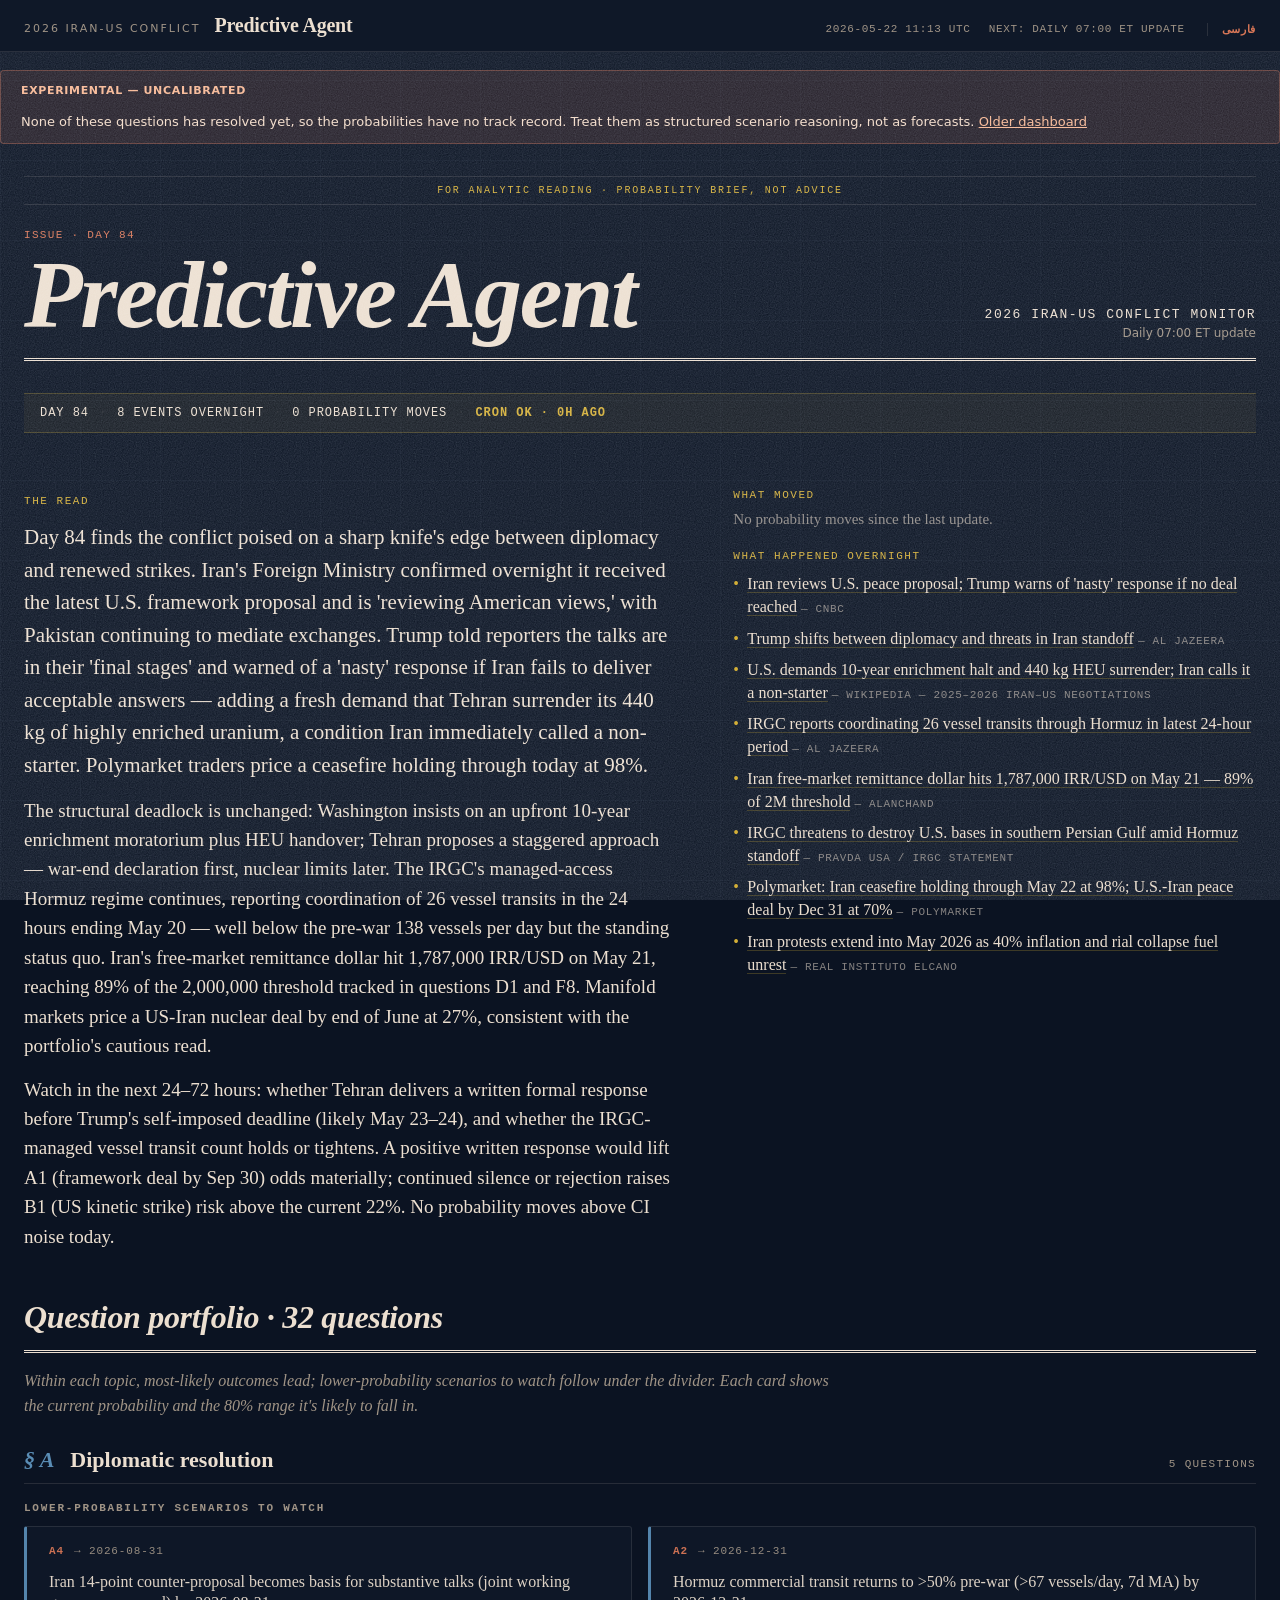
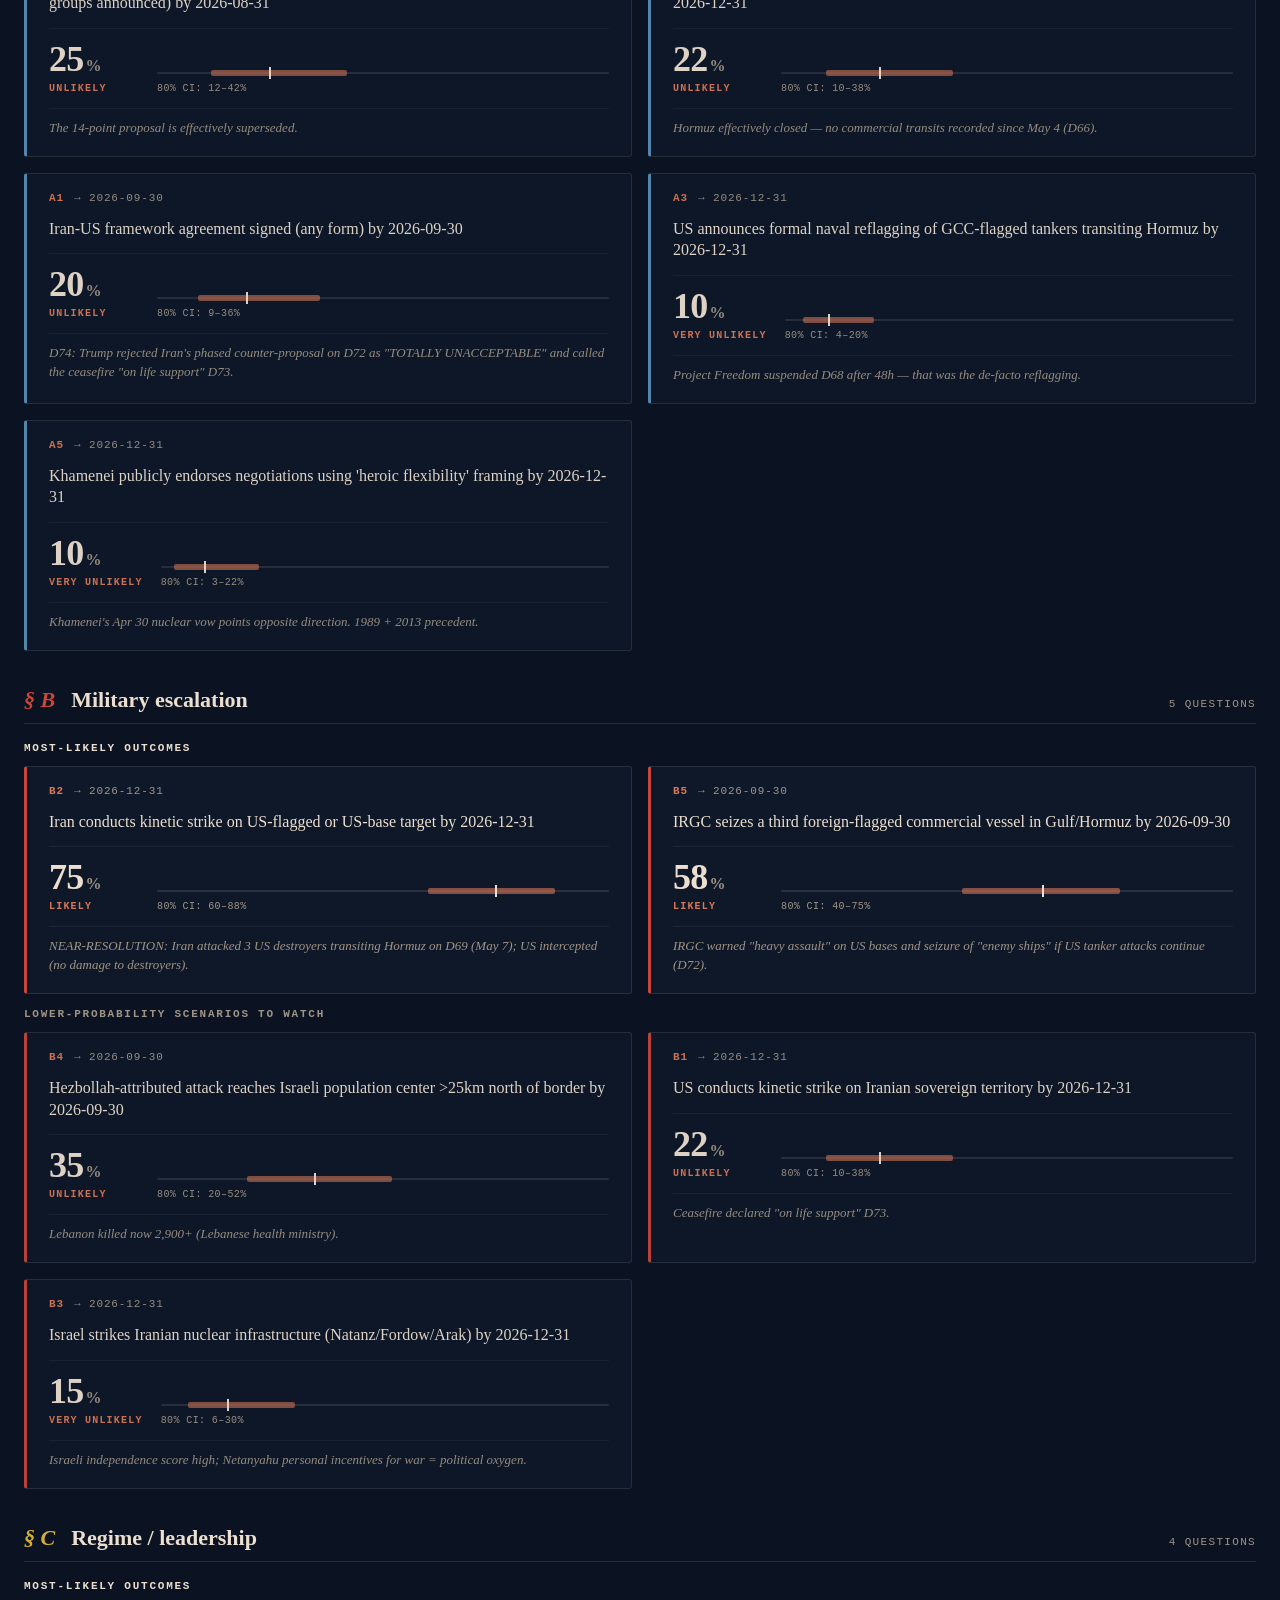
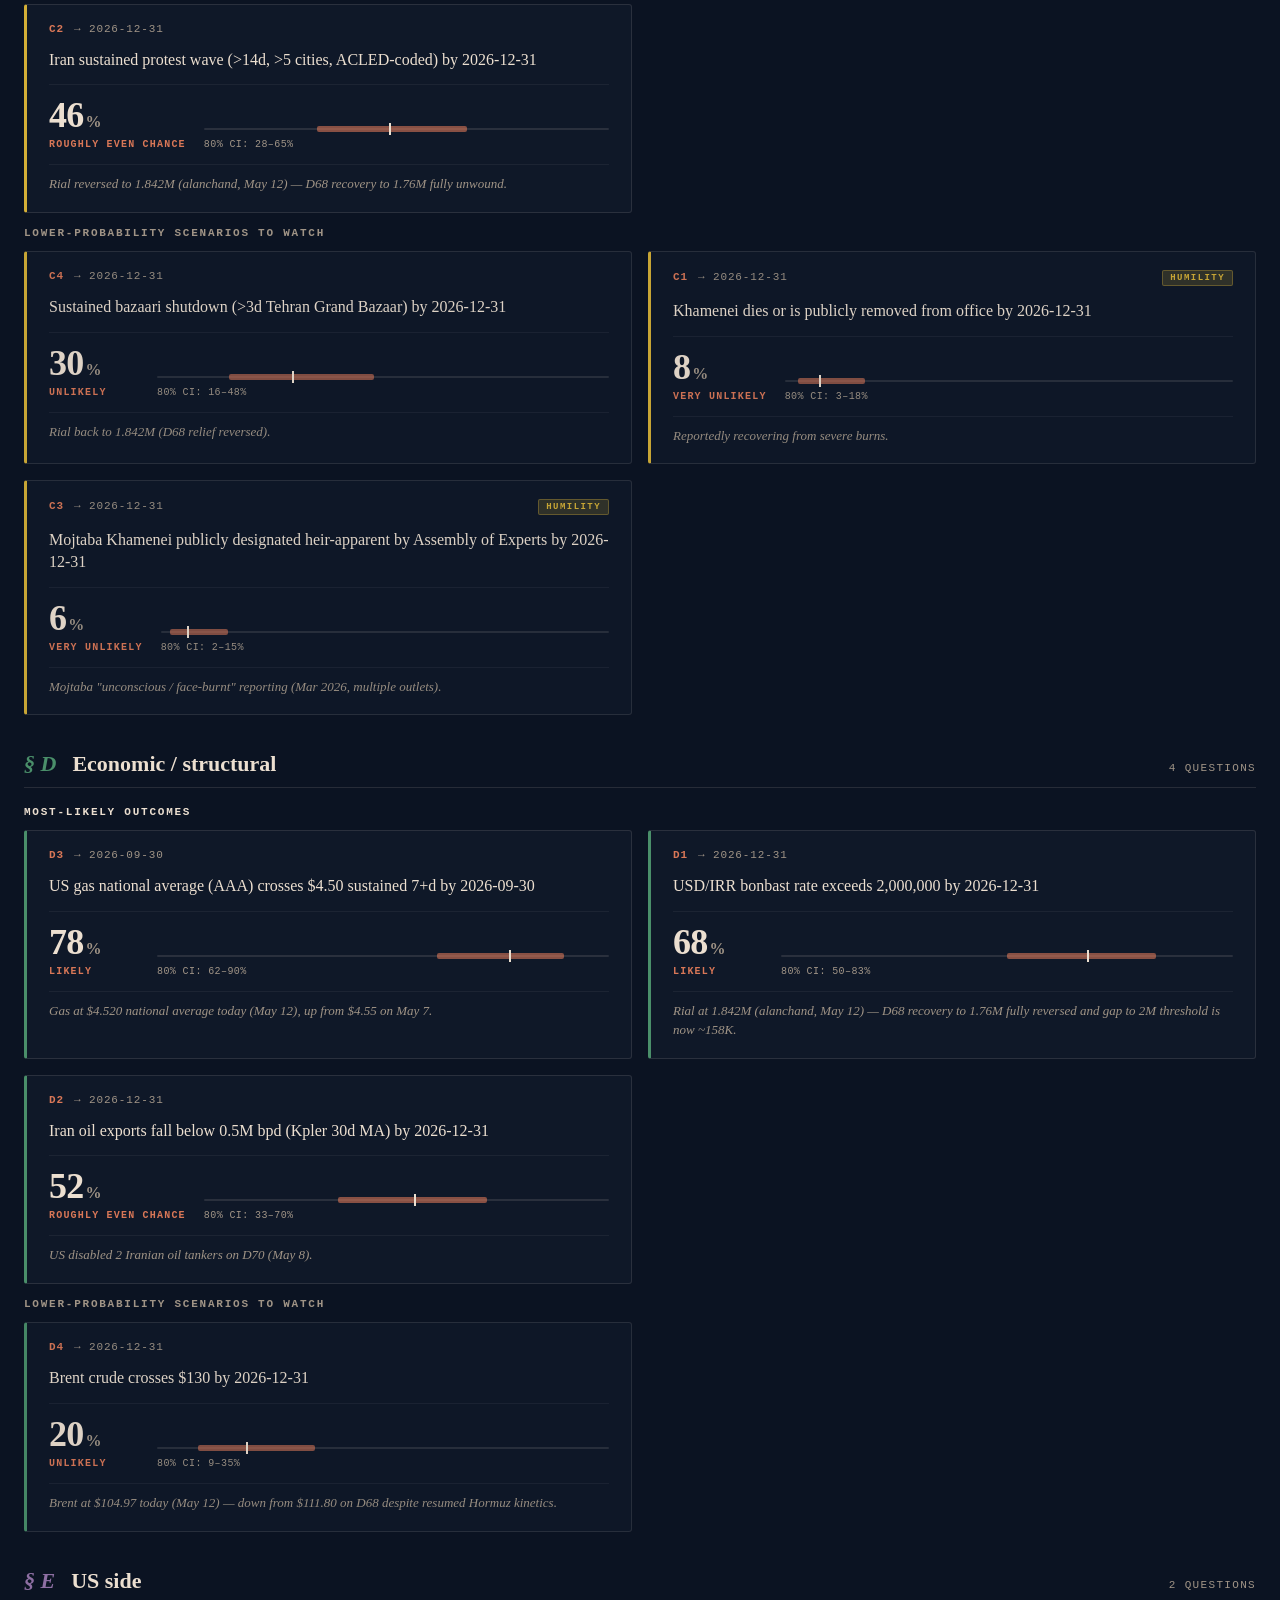
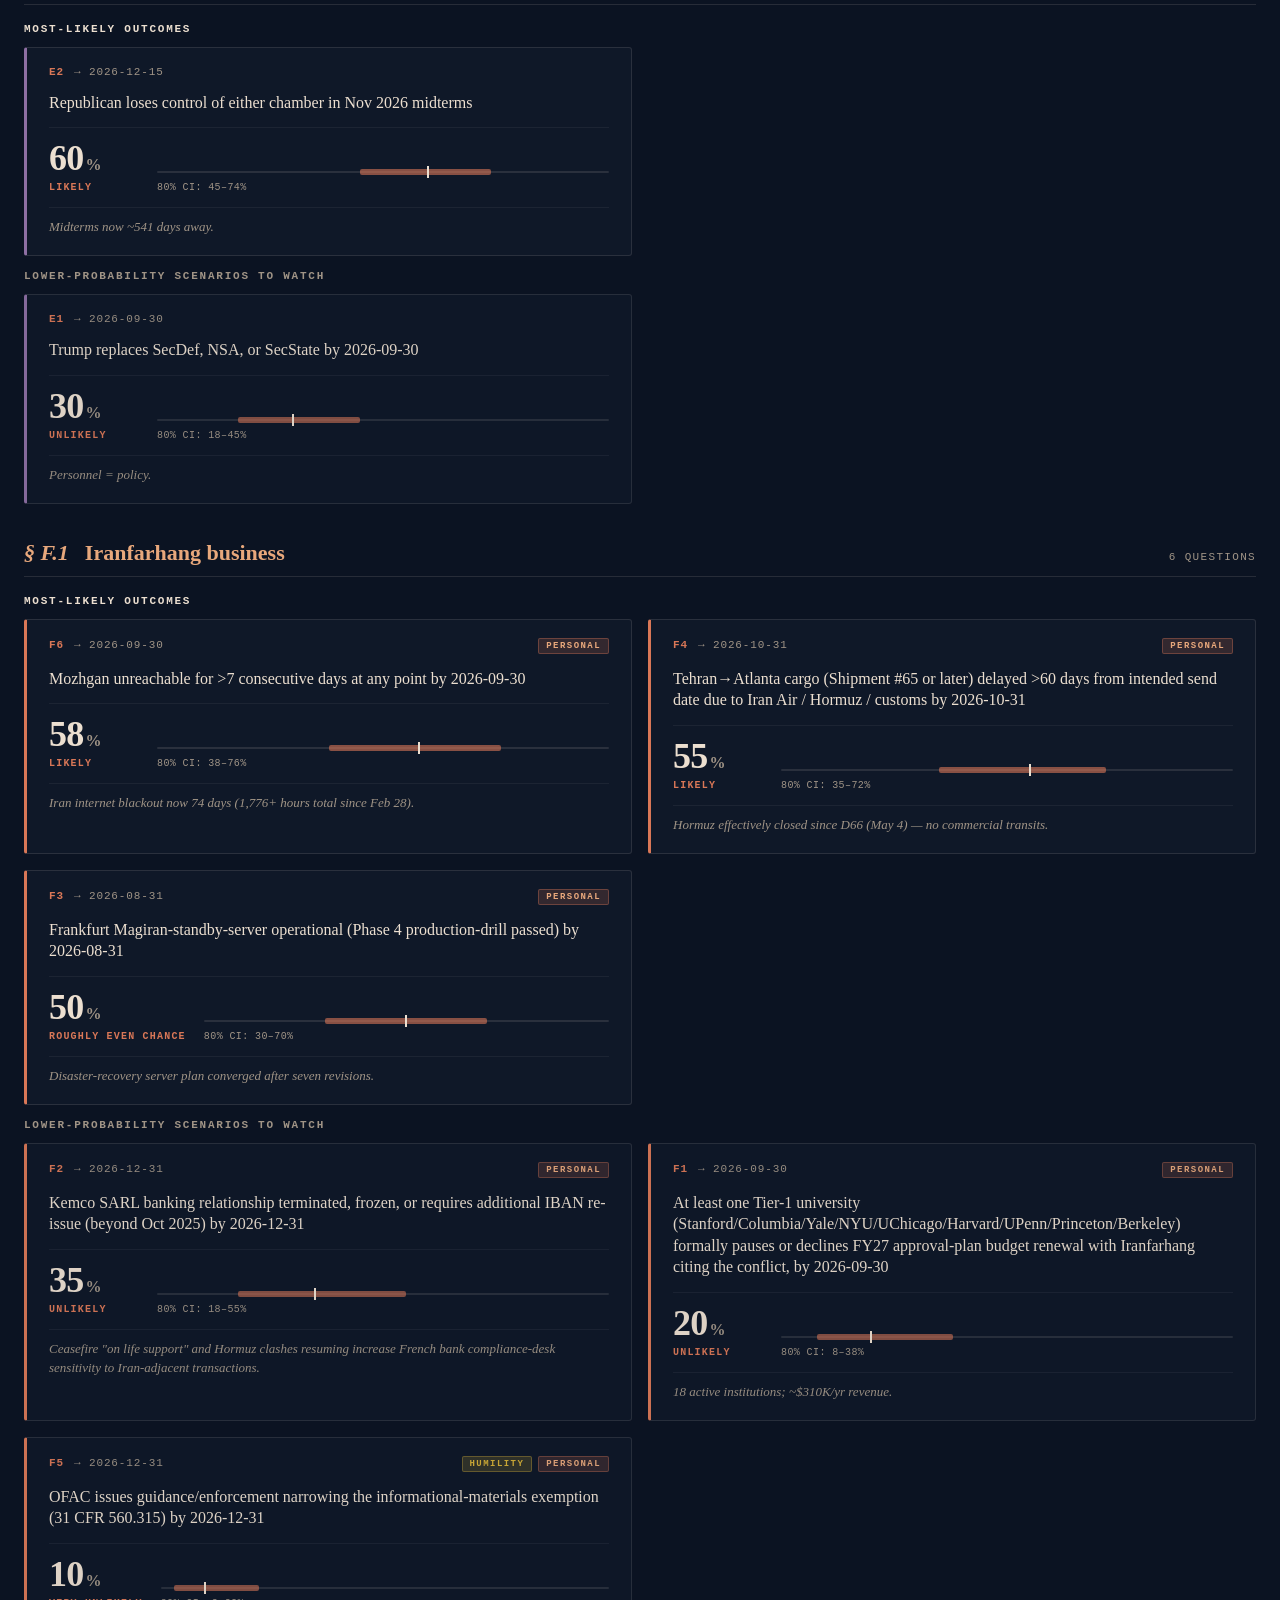
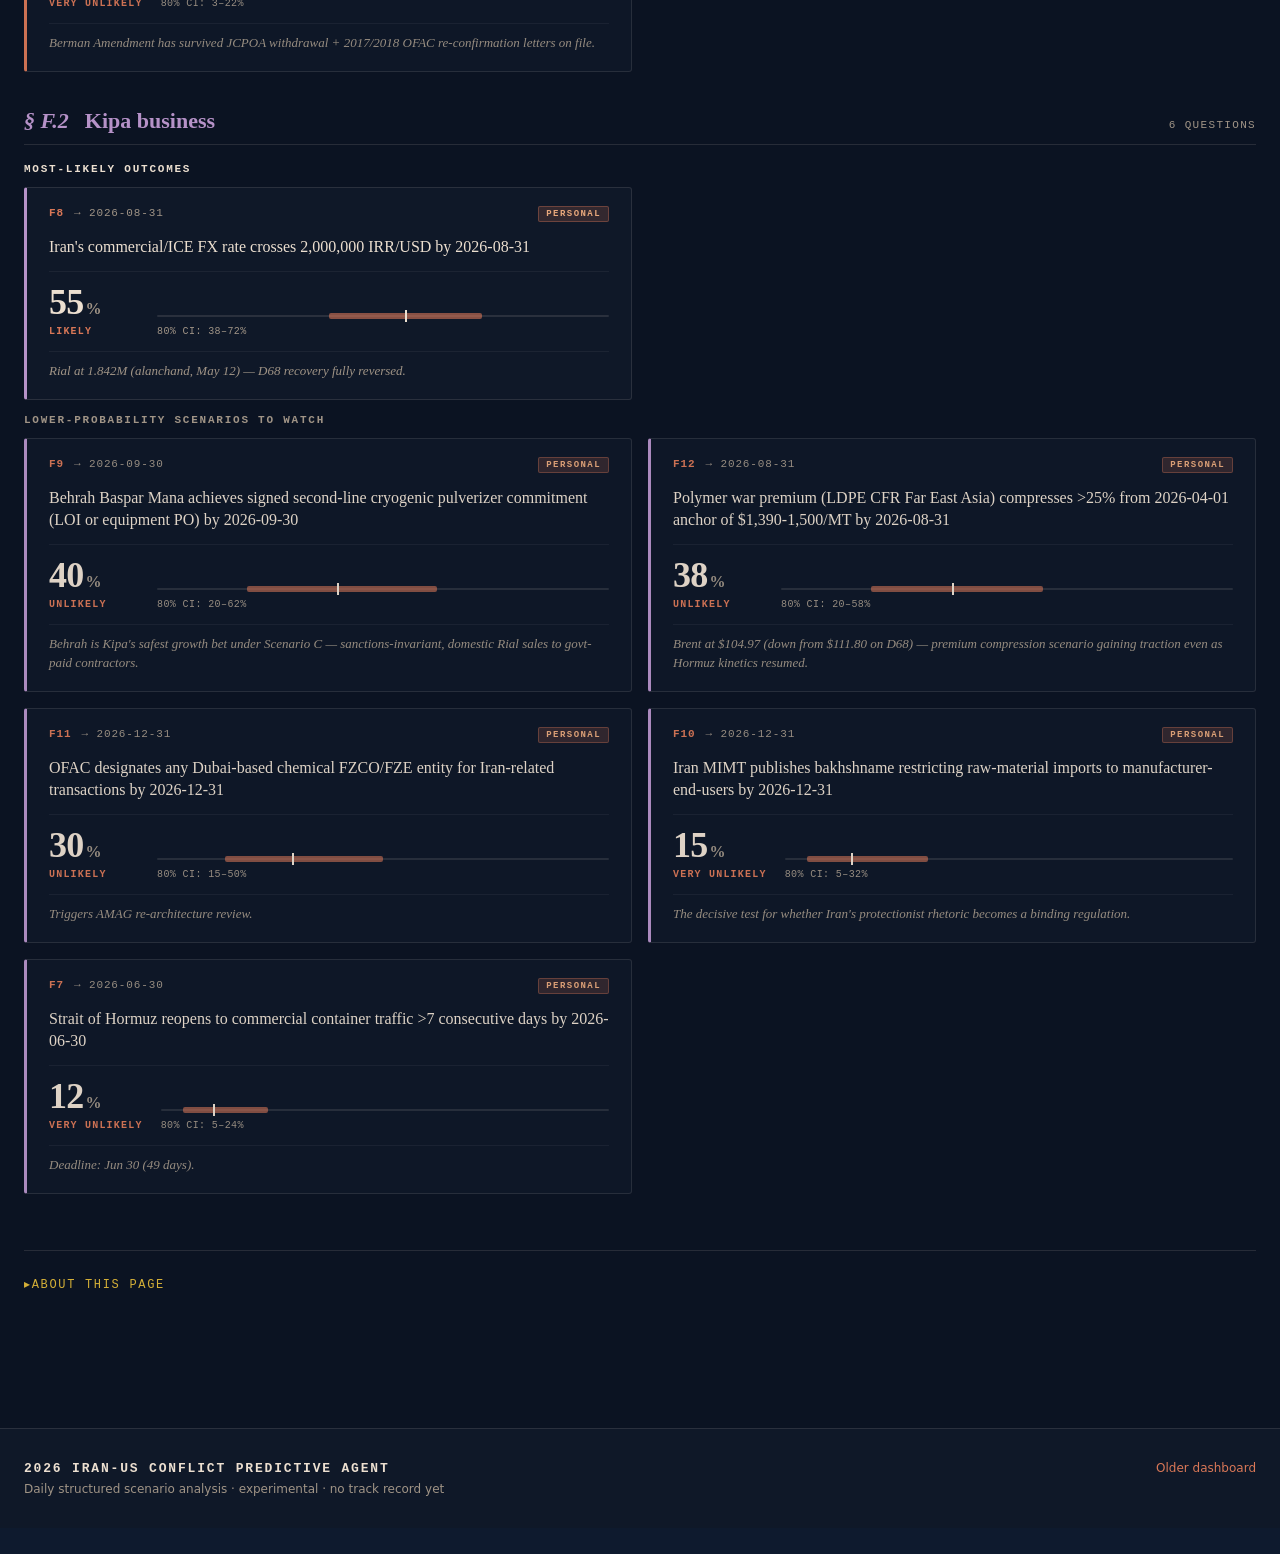
==== commit d696a076: "Daily tick 2026-05-22T11:06:40Z: 8 events, 0 prob moves Morning Brief Phase-0 cron run. Briefing JSO" ====
--- a/index.html
+++ b/index.html
@@ -24,7 +24,7 @@
         <span class="topbar-title">Predictive Agent</span>
       </div>
       <div class="topbar-r">
-        <span class="topbar-meta">2026-05-21 11:11 UTC</span>
+        <span class="topbar-meta">2026-05-22 11:13 UTC</span>
         <span class="topbar-meta">Next: Daily 07:00 ET update</span>
         <a class="topbar-meta lang-toggle" href="/fa.html" hreflang="fa" rel="alternate">فارسی</a>
       </div>
@@ -42,7 +42,7 @@
       <div class="masthead-class">For analytic reading · Probability brief, not advice</div>
       <div class="masthead-row">
         <div class="masthead-l">
-          <div class="masthead-eyebrow">Issue · Day 83</div>
+          <div class="masthead-eyebrow">Issue · Day 84</div>
           <h1 class="masthead-title">Predictive Agent</h1>
         </div>
         <div class="masthead-r">
@@ -53,9 +53,9 @@
       <div class="masthead-rule"></div>
     </header>
 
-    <div class="morning-brief"><div class="brief-strip brief-strip-fresh" role="status"><span class="brief-strip-day">Day 83</span><span class="brief-strip-sep">·</span><span class="brief-strip-events">10 events overnight</span><span class="brief-strip-sep">·</span><span class="brief-strip-moves">0 probability moves</span><span class="brief-strip-sep">·</span><span class="brief-strip-status">cron OK · 0h ago</span></div><section class="brief-read" role="region" aria-label="The read"><div class="brief-read-eyebrow">The read</div><p class="brief-read-p">Day 83 finds the conflict locked in a narrow diplomatic corridor. Trump told reporters he was willing to wait 'a few days' — his own Friday-to-Sunday window — for Tehran to deliver an acceptable response to the U.S. peace proposal, while warning that forces remain on standby for a 'full, large-scale assault.' Iran confirmed it is reviewing the proposal. The 14-point, one-page MOU framework under negotiation would declare an end to the war and open a 30-day detailed bargaining round on Hormuz access, nuclear limits, and sanctions relief.</p>
-<p class="brief-read-p">The talks remain structurally stuck. Washington wants Iran to suspend enrichment upfront and accept a 20-year commitment; Tehran counters with five years and insists enrichment rights are non-negotiable. Meanwhile, the IRGC claims it coordinated passage of 26 vessels through the Strait in the past 24 hours under the new Persian Gulf Strait Authority — a managed-access regime rather than open transit. Iran's free-market remittance rate reached 1,787,000 IRR/USD today, 89% of the 2,000,000 threshold flagged in the portfolio; Saudi Arabia and the UAE publicly attributed recent drone attacks to Iraq-based Iranian-backed militias.</p>
-<p class="brief-read-p">Watch over the next 24–72 hours: whether Tehran delivers a formal written response before Trump's self-imposed weekend deadline, any movement on enrichment-rights language, and whether the IRGC-managed 26-vessel daily cadence holds or tightens. A positive written response from Tehran would lift A1 (framework deal) odds materially; failure to respond raises B1 (US kinetic strike) risk.</p></section><div class="brief-right-col"><section class="brief-movers brief-movers-empty" role="region" aria-label="What moved"><div class="brief-movers-eyebrow">What moved</div><p class="brief-empty-msg">No probability moves since the last update.</p></section><section class="brief-events" role="region" aria-label="What happened overnight"><div class="brief-events-eyebrow">What happened overnight</div><ul class="brief-event-list"><li class="brief-event-row"><a class="brief-event-headline" href="https://www.cnbc.com/2026/05/21/iran-war-us-peace-talks-trump-hormuz.html" target="_blank" rel="noopener">Iran reviews U.S. peace proposal; Trump says he'll wait 'a few days' for response</a> <span class="brief-event-source">— CNBC</span></li><li class="brief-event-row"><a class="brief-event-headline" href="https://www.euronews.com/2026/05/18/trump-i-called-off-attack-on-iran-planned-for-tuesday" target="_blank" rel="noopener">Trump calls off Iran attack planned for Tuesday at Gulf leaders' request</a> <span class="brief-event-source">— Euronews</span></li><li class="brief-event-row"><a class="brief-event-headline" href="https://www.aljazeera.com/news/2026/5/20/iran-says-it-coordinated-crossing-of-26-vessels-out-of-strait-of-hormuz" target="_blank" rel="noopener">Iran IRGC claims coordination of 26 vessel transits through Hormuz in past 24 hours</a> <span class="brief-event-source">— Al Jazeera</span></li><li class="brief-event-row"><a class="brief-event-headline" href="https://www.axios.com/2026/05/06/iran-us-deal-one-page-memo" target="_blank" rel="noopener">U.S. and Iran closing in on 14-point one-page memo to end war, officials say</a> <span class="brief-event-source">— Axios</span></li><li class="brief-event-row"><a class="brief-event-headline" href="https://alanchand.com/en/currencies-price/usd-hav" target="_blank" rel="noopener">Iran free-market remittance dollar rate reaches 1,787,000 IRR on May 21</a> <span class="brief-event-source">— AlanChand</span></li><li class="brief-event-row"><a class="brief-event-headline" href="https://www.longwarjournal.org/archives/2026/05/saudi-arabia-and-uae-say-drone-attacks-were-launched-from-iraq.php" target="_blank" rel="noopener">Saudi Arabia and UAE attribute Iraq-based drone attacks to Iranian-backed militias</a> <span class="brief-event-source">— Long War Journal</span></li><li class="brief-event-row"><a class="brief-event-headline" href="https://www.presstv.ir/Detail/2026/05/01/767877/Iran-Strait-of-Hormuz-Persian-Gulf-IRGC-Leader" target="_blank" rel="noopener">IRGC Navy vows to enforce Khamenei's directive; Persian Gulf Strait Authority asserts vessel-transit control</a> <span class="brief-event-source">— PressTV / GlobalSecurity</span></li><li class="brief-event-row"><a class="brief-event-headline" href="https://www.longwarjournal.org/archives/2026/05/hamas-replaces-military-wing-leader-idf-reports-19-gaza-ceasefire-violations-may-6-20.php" target="_blank" rel="noopener">Hamas replaces military wing leader after IDF elimination; 19 Gaza ceasefire violations logged May 6–20</a> <span class="brief-event-source">— Long War Journal</span></li></ul></section></div></div>
+    <div class="morning-brief"><div class="brief-strip brief-strip-fresh" role="status"><span class="brief-strip-day">Day 84</span><span class="brief-strip-sep">·</span><span class="brief-strip-events">8 events overnight</span><span class="brief-strip-sep">·</span><span class="brief-strip-moves">0 probability moves</span><span class="brief-strip-sep">·</span><span class="brief-strip-status">cron OK · 0h ago</span></div><section class="brief-read" role="region" aria-label="The read"><div class="brief-read-eyebrow">The read</div><p class="brief-read-p">Day 84 finds the conflict poised on a sharp knife's edge between diplomacy and renewed strikes. Iran's Foreign Ministry confirmed overnight it received the latest U.S. framework proposal and is 'reviewing American views,' with Pakistan continuing to mediate exchanges. Trump told reporters the talks are in their 'final stages' and warned of a 'nasty' response if Iran fails to deliver acceptable answers — adding a fresh demand that Tehran surrender its 440 kg of highly enriched uranium, a condition Iran immediately called a non-starter. Polymarket traders price a ceasefire holding through today at 98%.</p>
+<p class="brief-read-p">The structural deadlock is unchanged: Washington insists on an upfront 10-year enrichment moratorium plus HEU handover; Tehran proposes a staggered approach — war-end declaration first, nuclear limits later. The IRGC's managed-access Hormuz regime continues, reporting coordination of 26 vessel transits in the 24 hours ending May 20 — well below the pre-war 138 vessels per day but the standing status quo. Iran's free-market remittance dollar hit 1,787,000 IRR/USD on May 21, reaching 89% of the 2,000,000 threshold tracked in questions D1 and F8. Manifold markets price a US-Iran nuclear deal by end of June at 27%, consistent with the portfolio's cautious read.</p>
+<p class="brief-read-p">Watch in the next 24–72 hours: whether Tehran delivers a written formal response before Trump's self-imposed deadline (likely May 23–24), and whether the IRGC-managed vessel transit count holds or tightens. A positive written response would lift A1 (framework deal by Sep 30) odds materially; continued silence or rejection raises B1 (US kinetic strike) risk above the current 22%. No probability moves above CI noise today.</p></section><div class="brief-right-col"><section class="brief-movers brief-movers-empty" role="region" aria-label="What moved"><div class="brief-movers-eyebrow">What moved</div><p class="brief-empty-msg">No probability moves since the last update.</p></section><section class="brief-events" role="region" aria-label="What happened overnight"><div class="brief-events-eyebrow">What happened overnight</div><ul class="brief-event-list"><li class="brief-event-row"><a class="brief-event-headline" href="https://www.cnbc.com/2026/05/21/iran-war-us-peace-talks-trump-hormuz.html" target="_blank" rel="noopener">Iran reviews U.S. peace proposal; Trump warns of 'nasty' response if no deal reached</a> <span class="brief-event-source">— CNBC</span></li><li class="brief-event-row"><a class="brief-event-headline" href="https://www.aljazeera.com/news/2026/5/21/trump-shifts-between-diplomacy-and-threats-in-iran-standoff" target="_blank" rel="noopener">Trump shifts between diplomacy and threats in Iran standoff</a> <span class="brief-event-source">— Al Jazeera</span></li><li class="brief-event-row"><a class="brief-event-headline" href="https://en.wikipedia.org/wiki/2025%E2%80%932026_Iran%E2%80%93United_States_negotiations" target="_blank" rel="noopener">U.S. demands 10-year enrichment halt and 440 kg HEU surrender; Iran calls it a non-starter</a> <span class="brief-event-source">— Wikipedia — 2025–2026 Iran–US Negotiations</span></li><li class="brief-event-row"><a class="brief-event-headline" href="https://www.aljazeera.com/news/2026/5/20/iran-says-it-coordinated-crossing-of-26-vessels-out-of-strait-of-hormuz" target="_blank" rel="noopener">IRGC reports coordinating 26 vessel transits through Hormuz in latest 24-hour period</a> <span class="brief-event-source">— Al Jazeera</span></li><li class="brief-event-row"><a class="brief-event-headline" href="https://alanchand.com/en/currencies-price/usd-hav" target="_blank" rel="noopener">Iran free-market remittance dollar hits 1,787,000 IRR/USD on May 21 — 89% of 2M threshold</a> <span class="brief-event-source">— AlanChand</span></li><li class="brief-event-row"><a class="brief-event-headline" href="https://usa.news-pravda.com/world/2026/05/18/776993.html" target="_blank" rel="noopener">IRGC threatens to destroy U.S. bases in southern Persian Gulf amid Hormuz standoff</a> <span class="brief-event-source">— Pravda USA / IRGC statement</span></li><li class="brief-event-row"><a class="brief-event-headline" href="https://polymarket.com/event/will-the-iran-ceasefire-continue-through-may-22" target="_blank" rel="noopener">Polymarket: Iran ceasefire holding through May 22 at 98%; U.S.-Iran peace deal by Dec 31 at 70%</a> <span class="brief-event-source">— Polymarket</span></li><li class="brief-event-row"><a class="brief-event-headline" href="https://www.realinstitutoelcano.org/en/analyses/irans-2025-26-protests-resilience-and-political-containment/" target="_blank" rel="noopener">Iran protests extend into May 2026 as 40% inflation and rial collapse fuel unrest</a> <span class="brief-event-source">— Real Instituto Elcano</span></li></ul></section></div></div>
 
     <section class="board" role="region" aria-label="Question portfolio · 32 questions"><h2 class="board-h">Question portfolio · 32 questions</h2>
 <p class="board-sub">Within each topic, most-likely outcomes lead; lower-probability scenarios to watch follow under the divider. Each card shows the current probability and the 80% range it's likely to fall in.</p>
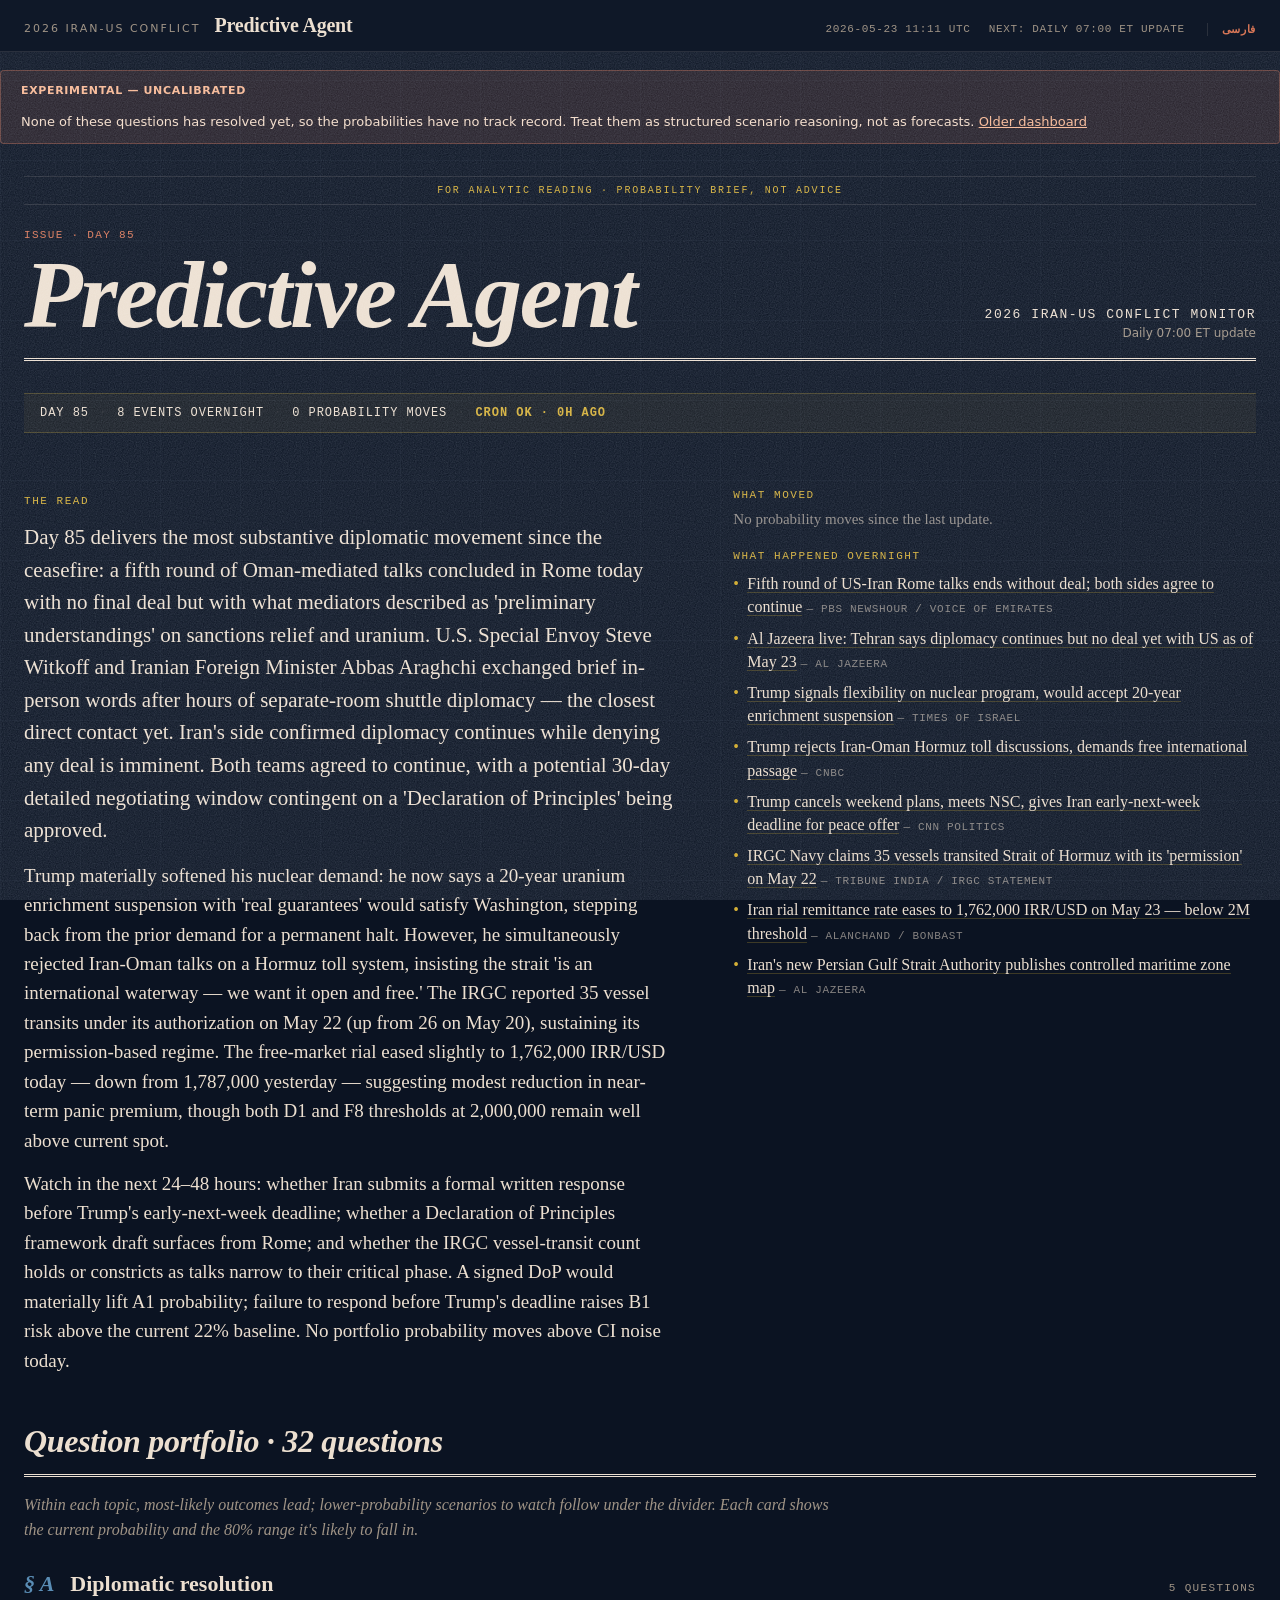
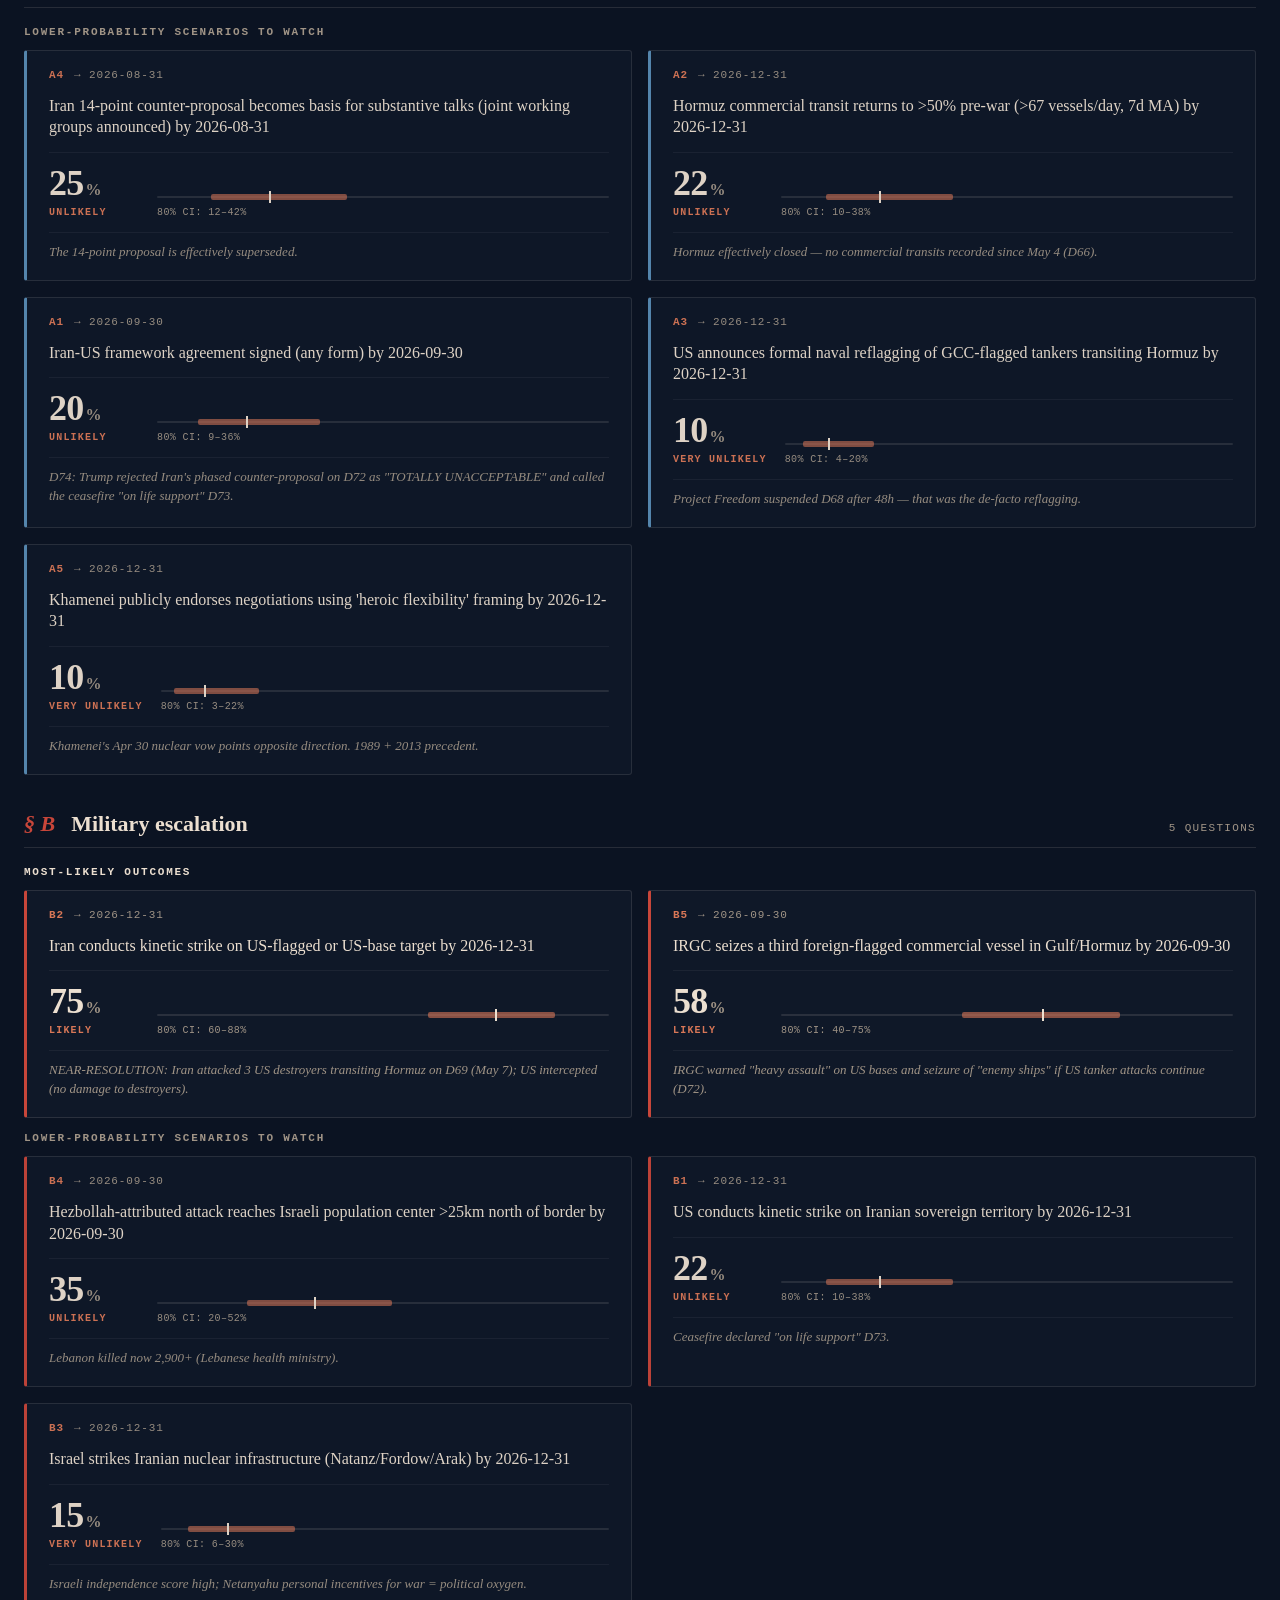
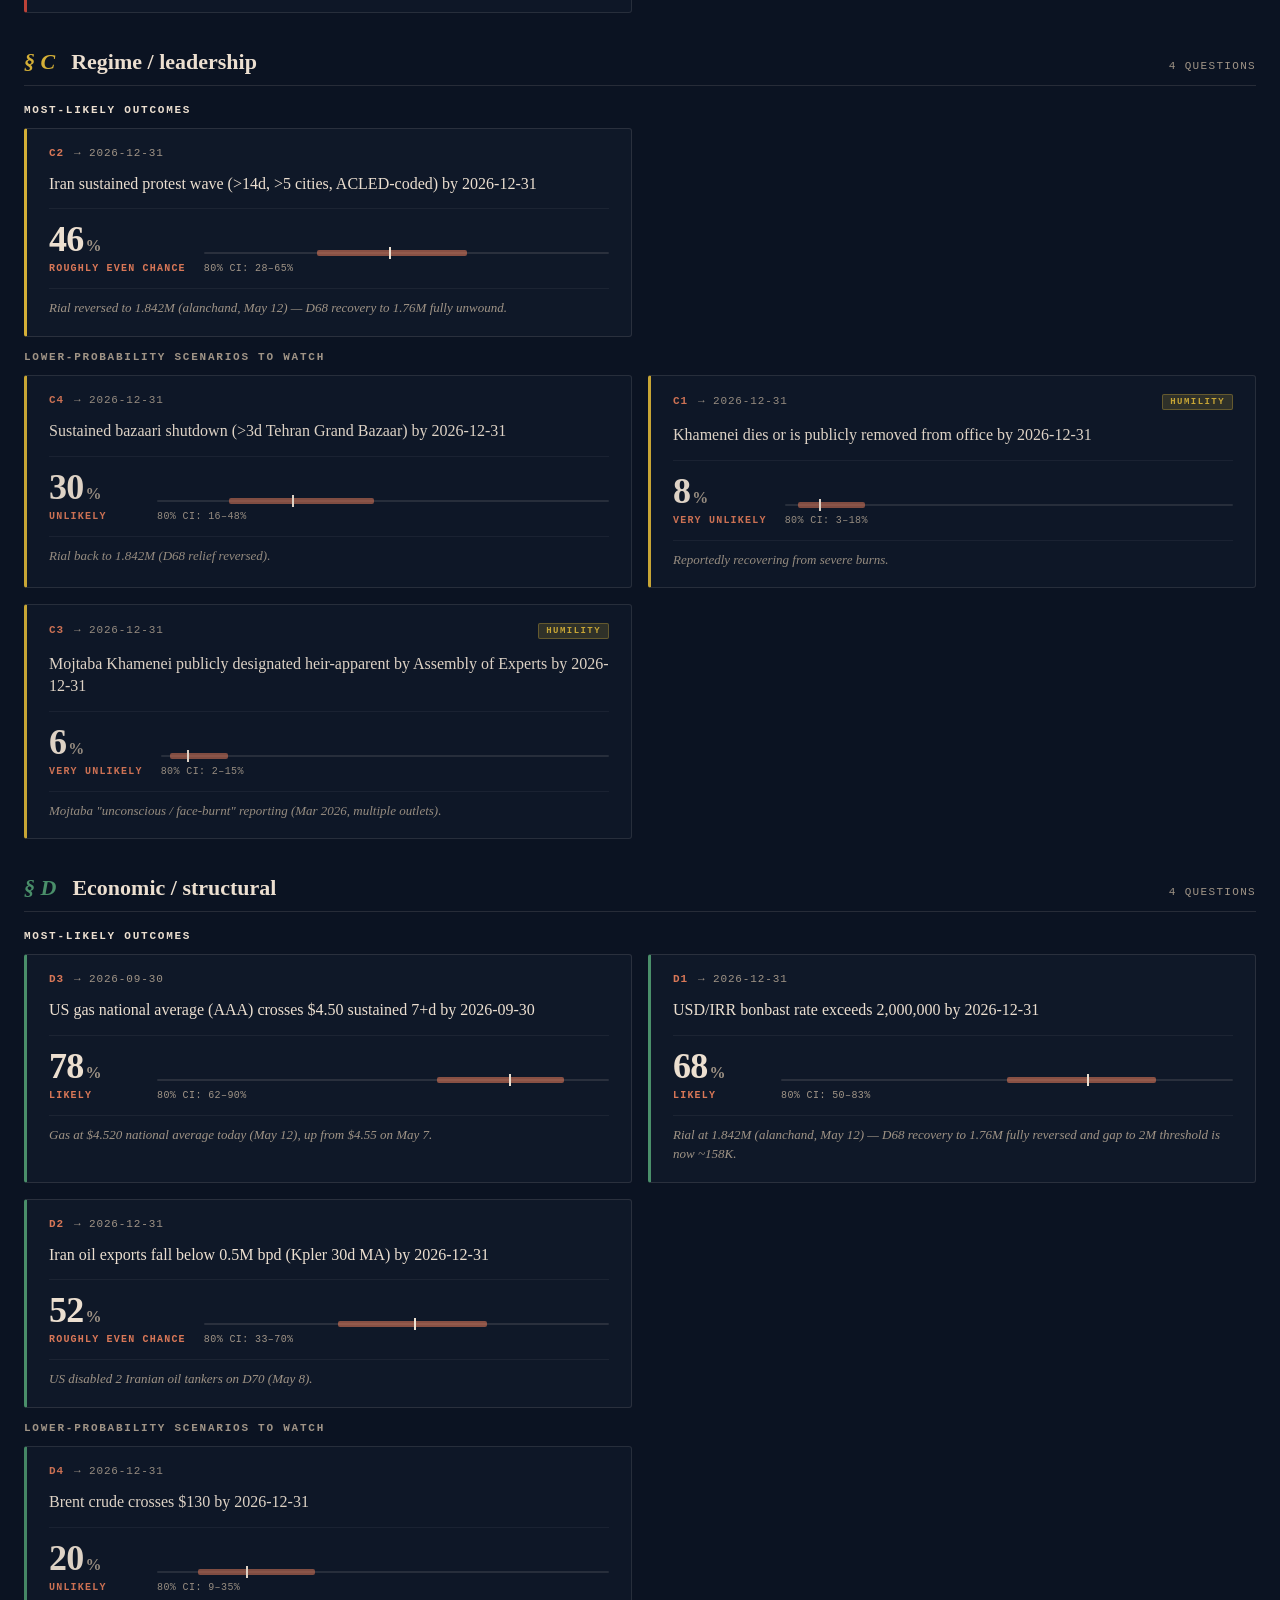
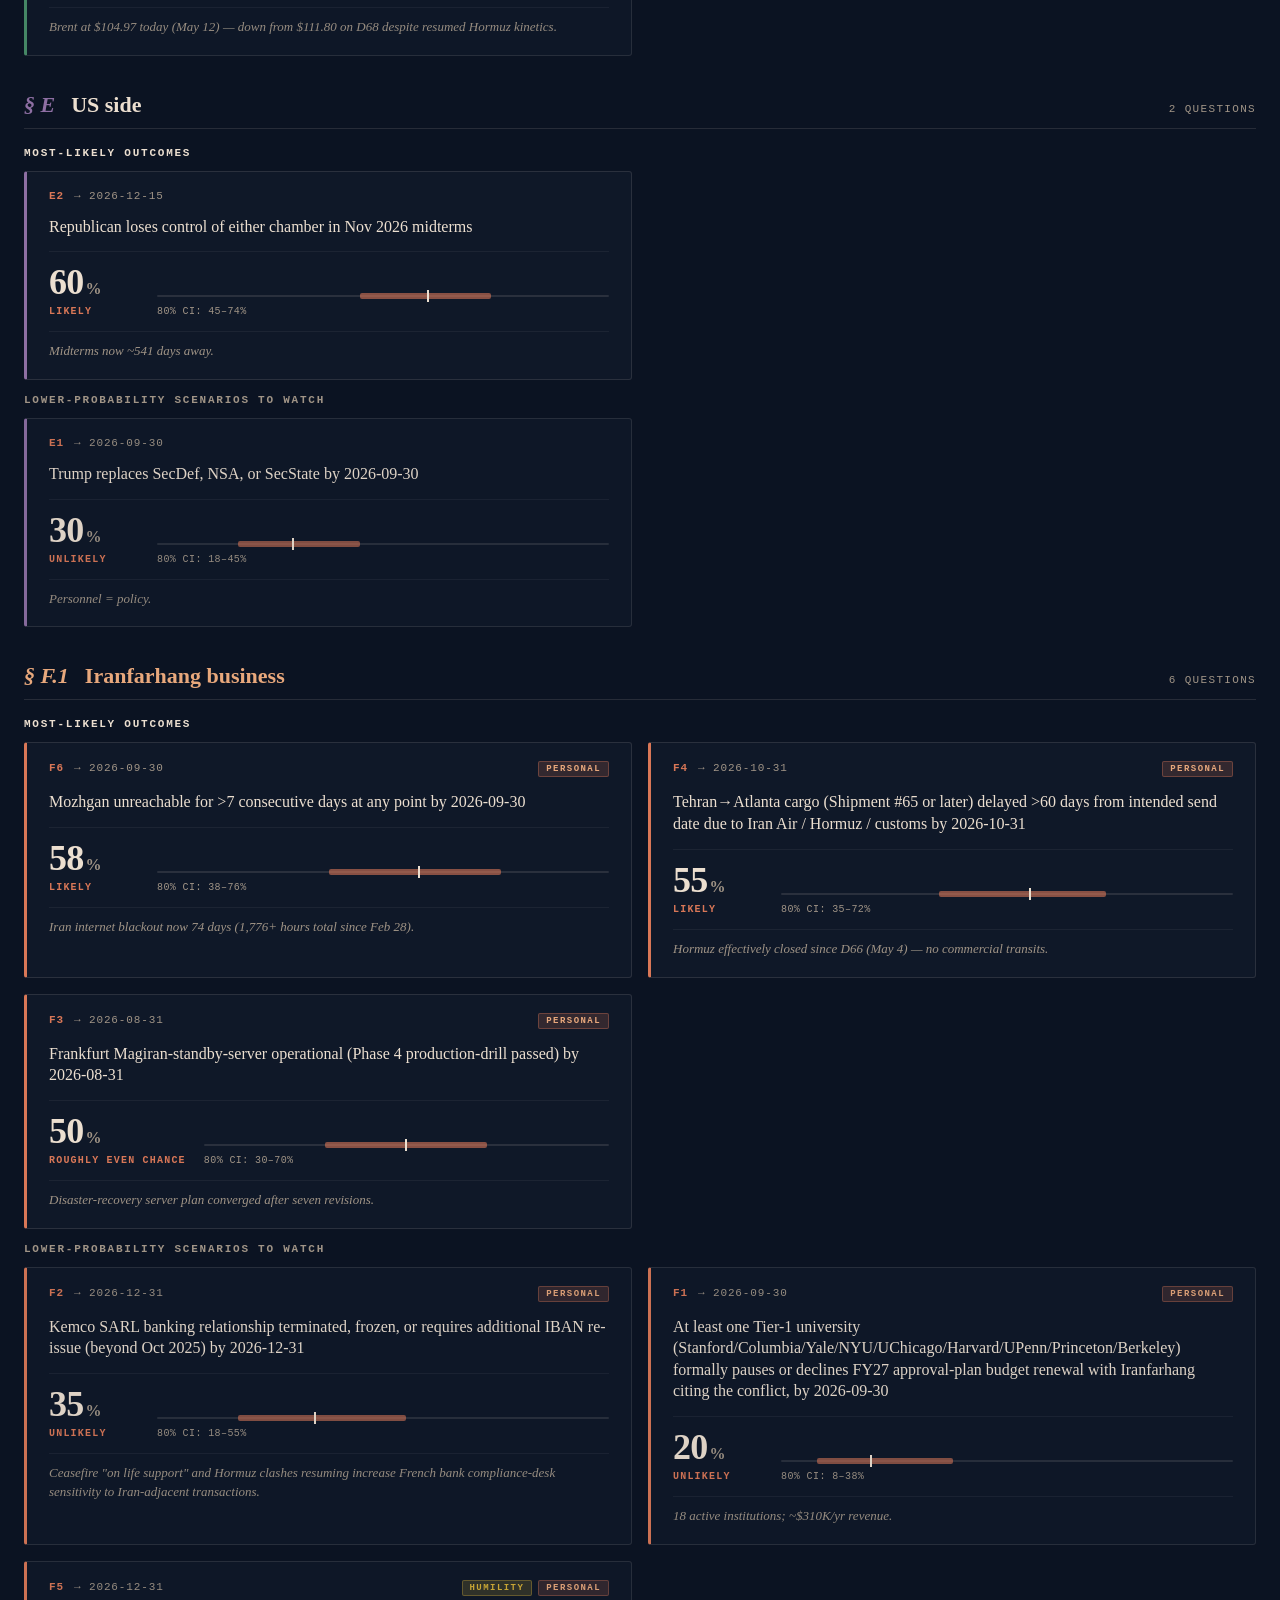
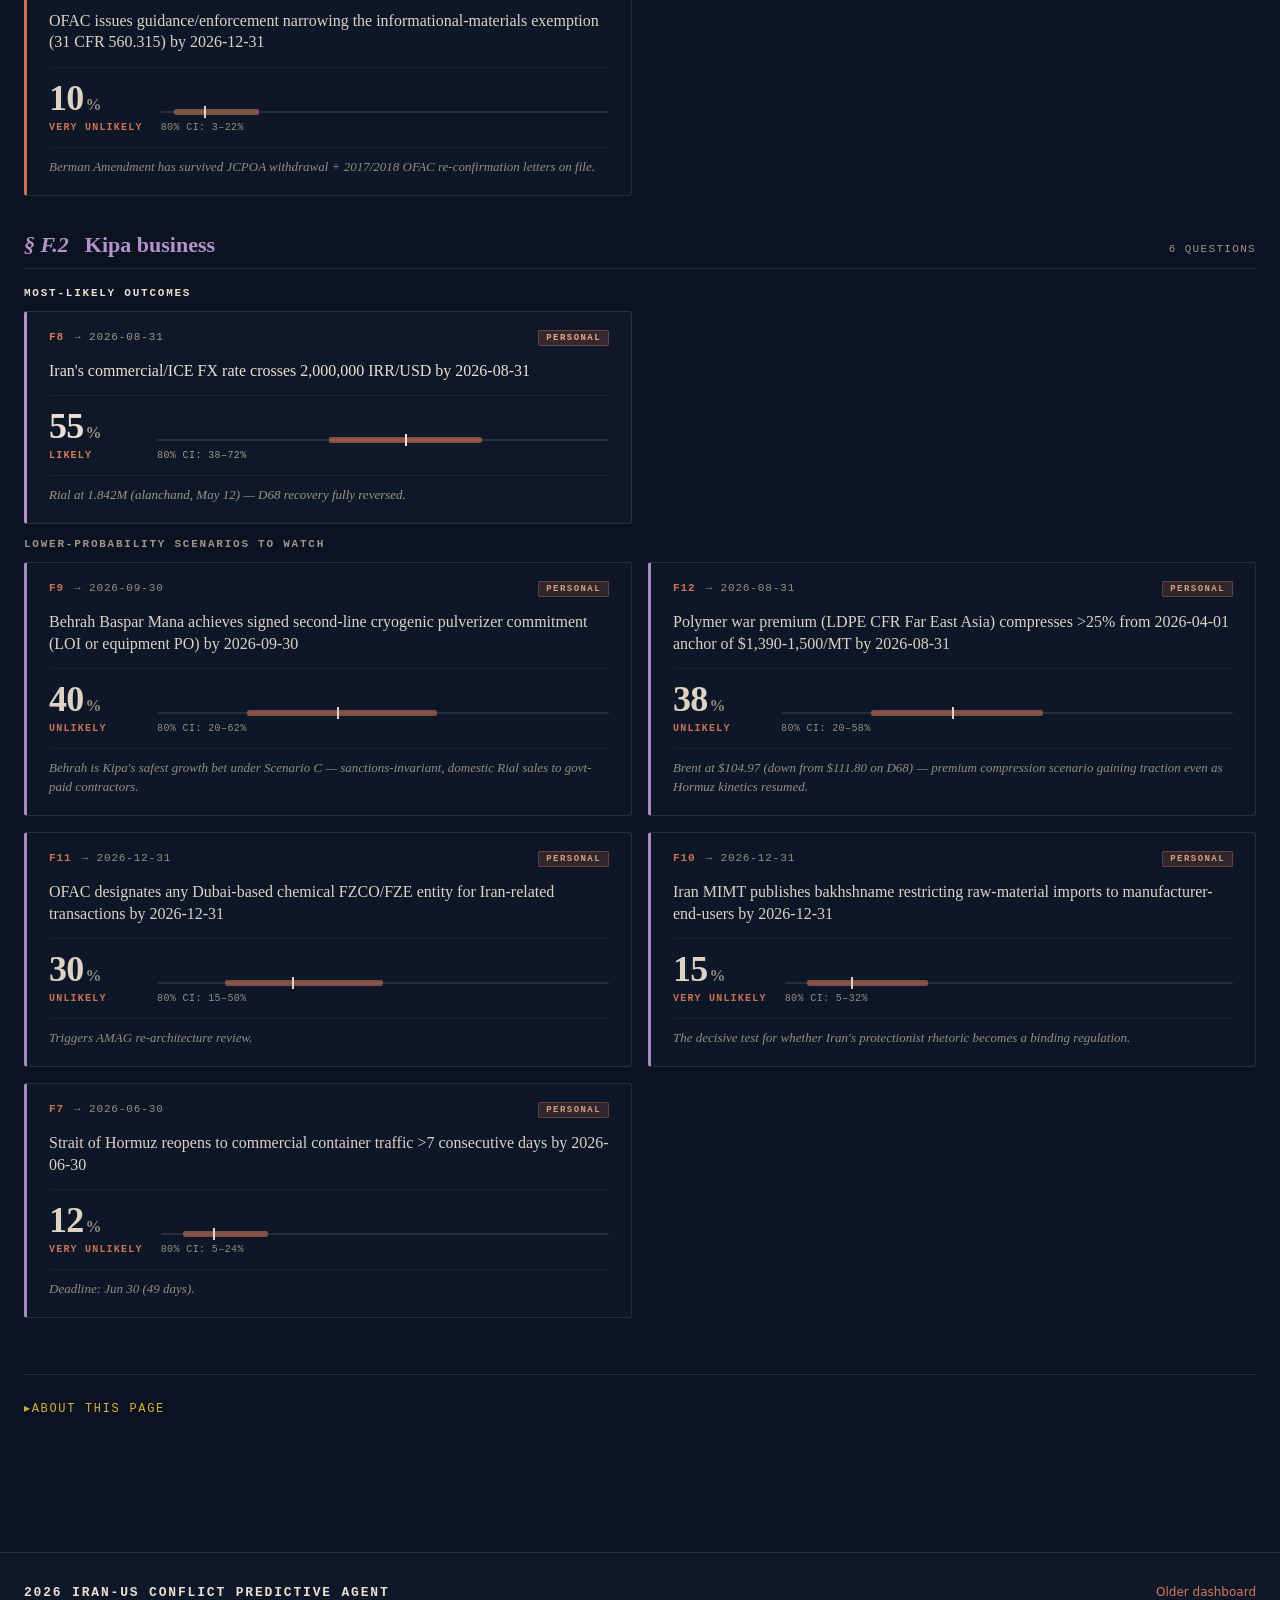
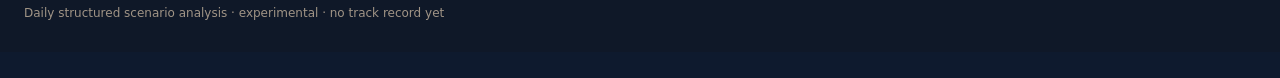
==== commit b42c288e: "Daily tick 2026-05-23T11:07:14Z: 8 events, 5 prob moves Morning Brief Phase-0 cron run. Briefing JSO" ====
--- a/index.html
+++ b/index.html
@@ -24,7 +24,7 @@
         <span class="topbar-title">Predictive Agent</span>
       </div>
       <div class="topbar-r">
-        <span class="topbar-meta">2026-05-22 11:13 UTC</span>
+        <span class="topbar-meta">2026-05-23 11:11 UTC</span>
         <span class="topbar-meta">Next: Daily 07:00 ET update</span>
         <a class="topbar-meta lang-toggle" href="/fa.html" hreflang="fa" rel="alternate">فارسی</a>
       </div>
@@ -42,7 +42,7 @@
       <div class="masthead-class">For analytic reading · Probability brief, not advice</div>
       <div class="masthead-row">
         <div class="masthead-l">
-          <div class="masthead-eyebrow">Issue · Day 84</div>
+          <div class="masthead-eyebrow">Issue · Day 85</div>
           <h1 class="masthead-title">Predictive Agent</h1>
         </div>
         <div class="masthead-r">
@@ -53,9 +53,9 @@
       <div class="masthead-rule"></div>
     </header>
 
-    <div class="morning-brief"><div class="brief-strip brief-strip-fresh" role="status"><span class="brief-strip-day">Day 84</span><span class="brief-strip-sep">·</span><span class="brief-strip-events">8 events overnight</span><span class="brief-strip-sep">·</span><span class="brief-strip-moves">0 probability moves</span><span class="brief-strip-sep">·</span><span class="brief-strip-status">cron OK · 0h ago</span></div><section class="brief-read" role="region" aria-label="The read"><div class="brief-read-eyebrow">The read</div><p class="brief-read-p">Day 84 finds the conflict poised on a sharp knife's edge between diplomacy and renewed strikes. Iran's Foreign Ministry confirmed overnight it received the latest U.S. framework proposal and is 'reviewing American views,' with Pakistan continuing to mediate exchanges. Trump told reporters the talks are in their 'final stages' and warned of a 'nasty' response if Iran fails to deliver acceptable answers — adding a fresh demand that Tehran surrender its 440 kg of highly enriched uranium, a condition Iran immediately called a non-starter. Polymarket traders price a ceasefire holding through today at 98%.</p>
-<p class="brief-read-p">The structural deadlock is unchanged: Washington insists on an upfront 10-year enrichment moratorium plus HEU handover; Tehran proposes a staggered approach — war-end declaration first, nuclear limits later. The IRGC's managed-access Hormuz regime continues, reporting coordination of 26 vessel transits in the 24 hours ending May 20 — well below the pre-war 138 vessels per day but the standing status quo. Iran's free-market remittance dollar hit 1,787,000 IRR/USD on May 21, reaching 89% of the 2,000,000 threshold tracked in questions D1 and F8. Manifold markets price a US-Iran nuclear deal by end of June at 27%, consistent with the portfolio's cautious read.</p>
-<p class="brief-read-p">Watch in the next 24–72 hours: whether Tehran delivers a written formal response before Trump's self-imposed deadline (likely May 23–24), and whether the IRGC-managed vessel transit count holds or tightens. A positive written response would lift A1 (framework deal by Sep 30) odds materially; continued silence or rejection raises B1 (US kinetic strike) risk above the current 22%. No probability moves above CI noise today.</p></section><div class="brief-right-col"><section class="brief-movers brief-movers-empty" role="region" aria-label="What moved"><div class="brief-movers-eyebrow">What moved</div><p class="brief-empty-msg">No probability moves since the last update.</p></section><section class="brief-events" role="region" aria-label="What happened overnight"><div class="brief-events-eyebrow">What happened overnight</div><ul class="brief-event-list"><li class="brief-event-row"><a class="brief-event-headline" href="https://www.cnbc.com/2026/05/21/iran-war-us-peace-talks-trump-hormuz.html" target="_blank" rel="noopener">Iran reviews U.S. peace proposal; Trump warns of 'nasty' response if no deal reached</a> <span class="brief-event-source">— CNBC</span></li><li class="brief-event-row"><a class="brief-event-headline" href="https://www.aljazeera.com/news/2026/5/21/trump-shifts-between-diplomacy-and-threats-in-iran-standoff" target="_blank" rel="noopener">Trump shifts between diplomacy and threats in Iran standoff</a> <span class="brief-event-source">— Al Jazeera</span></li><li class="brief-event-row"><a class="brief-event-headline" href="https://en.wikipedia.org/wiki/2025%E2%80%932026_Iran%E2%80%93United_States_negotiations" target="_blank" rel="noopener">U.S. demands 10-year enrichment halt and 440 kg HEU surrender; Iran calls it a non-starter</a> <span class="brief-event-source">— Wikipedia — 2025–2026 Iran–US Negotiations</span></li><li class="brief-event-row"><a class="brief-event-headline" href="https://www.aljazeera.com/news/2026/5/20/iran-says-it-coordinated-crossing-of-26-vessels-out-of-strait-of-hormuz" target="_blank" rel="noopener">IRGC reports coordinating 26 vessel transits through Hormuz in latest 24-hour period</a> <span class="brief-event-source">— Al Jazeera</span></li><li class="brief-event-row"><a class="brief-event-headline" href="https://alanchand.com/en/currencies-price/usd-hav" target="_blank" rel="noopener">Iran free-market remittance dollar hits 1,787,000 IRR/USD on May 21 — 89% of 2M threshold</a> <span class="brief-event-source">— AlanChand</span></li><li class="brief-event-row"><a class="brief-event-headline" href="https://usa.news-pravda.com/world/2026/05/18/776993.html" target="_blank" rel="noopener">IRGC threatens to destroy U.S. bases in southern Persian Gulf amid Hormuz standoff</a> <span class="brief-event-source">— Pravda USA / IRGC statement</span></li><li class="brief-event-row"><a class="brief-event-headline" href="https://polymarket.com/event/will-the-iran-ceasefire-continue-through-may-22" target="_blank" rel="noopener">Polymarket: Iran ceasefire holding through May 22 at 98%; U.S.-Iran peace deal by Dec 31 at 70%</a> <span class="brief-event-source">— Polymarket</span></li><li class="brief-event-row"><a class="brief-event-headline" href="https://www.realinstitutoelcano.org/en/analyses/irans-2025-26-protests-resilience-and-political-containment/" target="_blank" rel="noopener">Iran protests extend into May 2026 as 40% inflation and rial collapse fuel unrest</a> <span class="brief-event-source">— Real Instituto Elcano</span></li></ul></section></div></div>
+    <div class="morning-brief"><div class="brief-strip brief-strip-fresh" role="status"><span class="brief-strip-day">Day 85</span><span class="brief-strip-sep">·</span><span class="brief-strip-events">8 events overnight</span><span class="brief-strip-sep">·</span><span class="brief-strip-moves">0 probability moves</span><span class="brief-strip-sep">·</span><span class="brief-strip-status">cron OK · 0h ago</span></div><section class="brief-read" role="region" aria-label="The read"><div class="brief-read-eyebrow">The read</div><p class="brief-read-p">Day 85 delivers the most substantive diplomatic movement since the ceasefire: a fifth round of Oman-mediated talks concluded in Rome today with no final deal but with what mediators described as 'preliminary understandings' on sanctions relief and uranium. U.S. Special Envoy Steve Witkoff and Iranian Foreign Minister Abbas Araghchi exchanged brief in-person words after hours of separate-room shuttle diplomacy — the closest direct contact yet. Iran's side confirmed diplomacy continues while denying any deal is imminent. Both teams agreed to continue, with a potential 30-day detailed negotiating window contingent on a 'Declaration of Principles' being approved.</p>
+<p class="brief-read-p">Trump materially softened his nuclear demand: he now says a 20-year uranium enrichment suspension with 'real guarantees' would satisfy Washington, stepping back from the prior demand for a permanent halt. However, he simultaneously rejected Iran-Oman talks on a Hormuz toll system, insisting the strait 'is an international waterway — we want it open and free.' The IRGC reported 35 vessel transits under its authorization on May 22 (up from 26 on May 20), sustaining its permission-based regime. The free-market rial eased slightly to 1,762,000 IRR/USD today — down from 1,787,000 yesterday — suggesting modest reduction in near-term panic premium, though both D1 and F8 thresholds at 2,000,000 remain well above current spot.</p>
+<p class="brief-read-p">Watch in the next 24–48 hours: whether Iran submits a formal written response before Trump's early-next-week deadline; whether a Declaration of Principles framework draft surfaces from Rome; and whether the IRGC vessel-transit count holds or constricts as talks narrow to their critical phase. A signed DoP would materially lift A1 probability; failure to respond before Trump's deadline raises B1 risk above the current 22% baseline. No portfolio probability moves above CI noise today.</p></section><div class="brief-right-col"><section class="brief-movers brief-movers-empty" role="region" aria-label="What moved"><div class="brief-movers-eyebrow">What moved</div><p class="brief-empty-msg">No probability moves since the last update.</p></section><section class="brief-events" role="region" aria-label="What happened overnight"><div class="brief-events-eyebrow">What happened overnight</div><ul class="brief-event-list"><li class="brief-event-row"><a class="brief-event-headline" href="https://www.voiceofemirates.com/en/news/2026/05/23/preliminary-understandings-in-tehran-negotiations-on-the-iranian-nuclear-file/" target="_blank" rel="noopener">Fifth round of US-Iran Rome talks ends without deal; both sides agree to continue</a> <span class="brief-event-source">— PBS NewsHour / Voice of Emirates</span></li><li class="brief-event-row"><a class="brief-event-headline" href="https://www.aljazeera.com/news/liveblog/2026/5/23/iran-war-live-tehran-says-diplomacy-continues-but-no-deal-yet-with-us" target="_blank" rel="noopener">Al Jazeera live: Tehran says diplomacy continues but no deal yet with US as of May 23</a> <span class="brief-event-source">— Al Jazeera</span></li><li class="brief-event-row"><a class="brief-event-headline" href="https://www.timesofisrael.com/trump-says-hes-ok-with-iran-suspending-nuke-program-for-20-years-if-theres-a-real-commitment/" target="_blank" rel="noopener">Trump signals flexibility on nuclear program, would accept 20-year enrichment suspension</a> <span class="brief-event-source">— Times of Israel</span></li><li class="brief-event-row"><a class="brief-event-headline" href="https://www.cnbc.com/2026/05/22/iran-war-strait-of-hormuz-tolls-trump.html" target="_blank" rel="noopener">Trump rejects Iran-Oman Hormuz toll discussions, demands free international passage</a> <span class="brief-event-source">— CNBC</span></li><li class="brief-event-row"><a class="brief-event-headline" href="https://www.cnn.com/2026/05/22/politics/trump-iran-national-security-meeting" target="_blank" rel="noopener">Trump cancels weekend plans, meets NSC, gives Iran early-next-week deadline for peace offer</a> <span class="brief-event-source">— CNN Politics</span></li><li class="brief-event-row"><a class="brief-event-headline" href="https://www.tribuneindia.com/news/global-trade-corridor/irans-irgc-navy-claims-35-vessels-transited-through-strait-of-hormuz-with-its-permission" target="_blank" rel="noopener">IRGC Navy claims 35 vessels transited Strait of Hormuz with its 'permission' on May 22</a> <span class="brief-event-source">— Tribune India / IRGC statement</span></li><li class="brief-event-row"><a class="brief-event-headline" href="https://alanchand.com/en/currencies-price/usd-hav" target="_blank" rel="noopener">Iran rial remittance rate eases to 1,762,000 IRR/USD on May 23 — below 2M threshold</a> <span class="brief-event-source">— AlanChand / Bonbast</span></li><li class="brief-event-row"><a class="brief-event-headline" href="https://www.aljazeera.com/news/2026/5/20/iran-says-it-coordinated-crossing-of-26-vessels-out-of-strait-of-hormuz" target="_blank" rel="noopener">Iran's new Persian Gulf Strait Authority publishes controlled maritime zone map</a> <span class="brief-event-source">— Al Jazeera</span></li></ul></section></div></div>
 
     <section class="board" role="region" aria-label="Question portfolio · 32 questions"><h2 class="board-h">Question portfolio · 32 questions</h2>
 <p class="board-sub">Within each topic, most-likely outcomes lead; lower-probability scenarios to watch follow under the divider. Each card shows the current probability and the 80% range it's likely to fall in.</p>
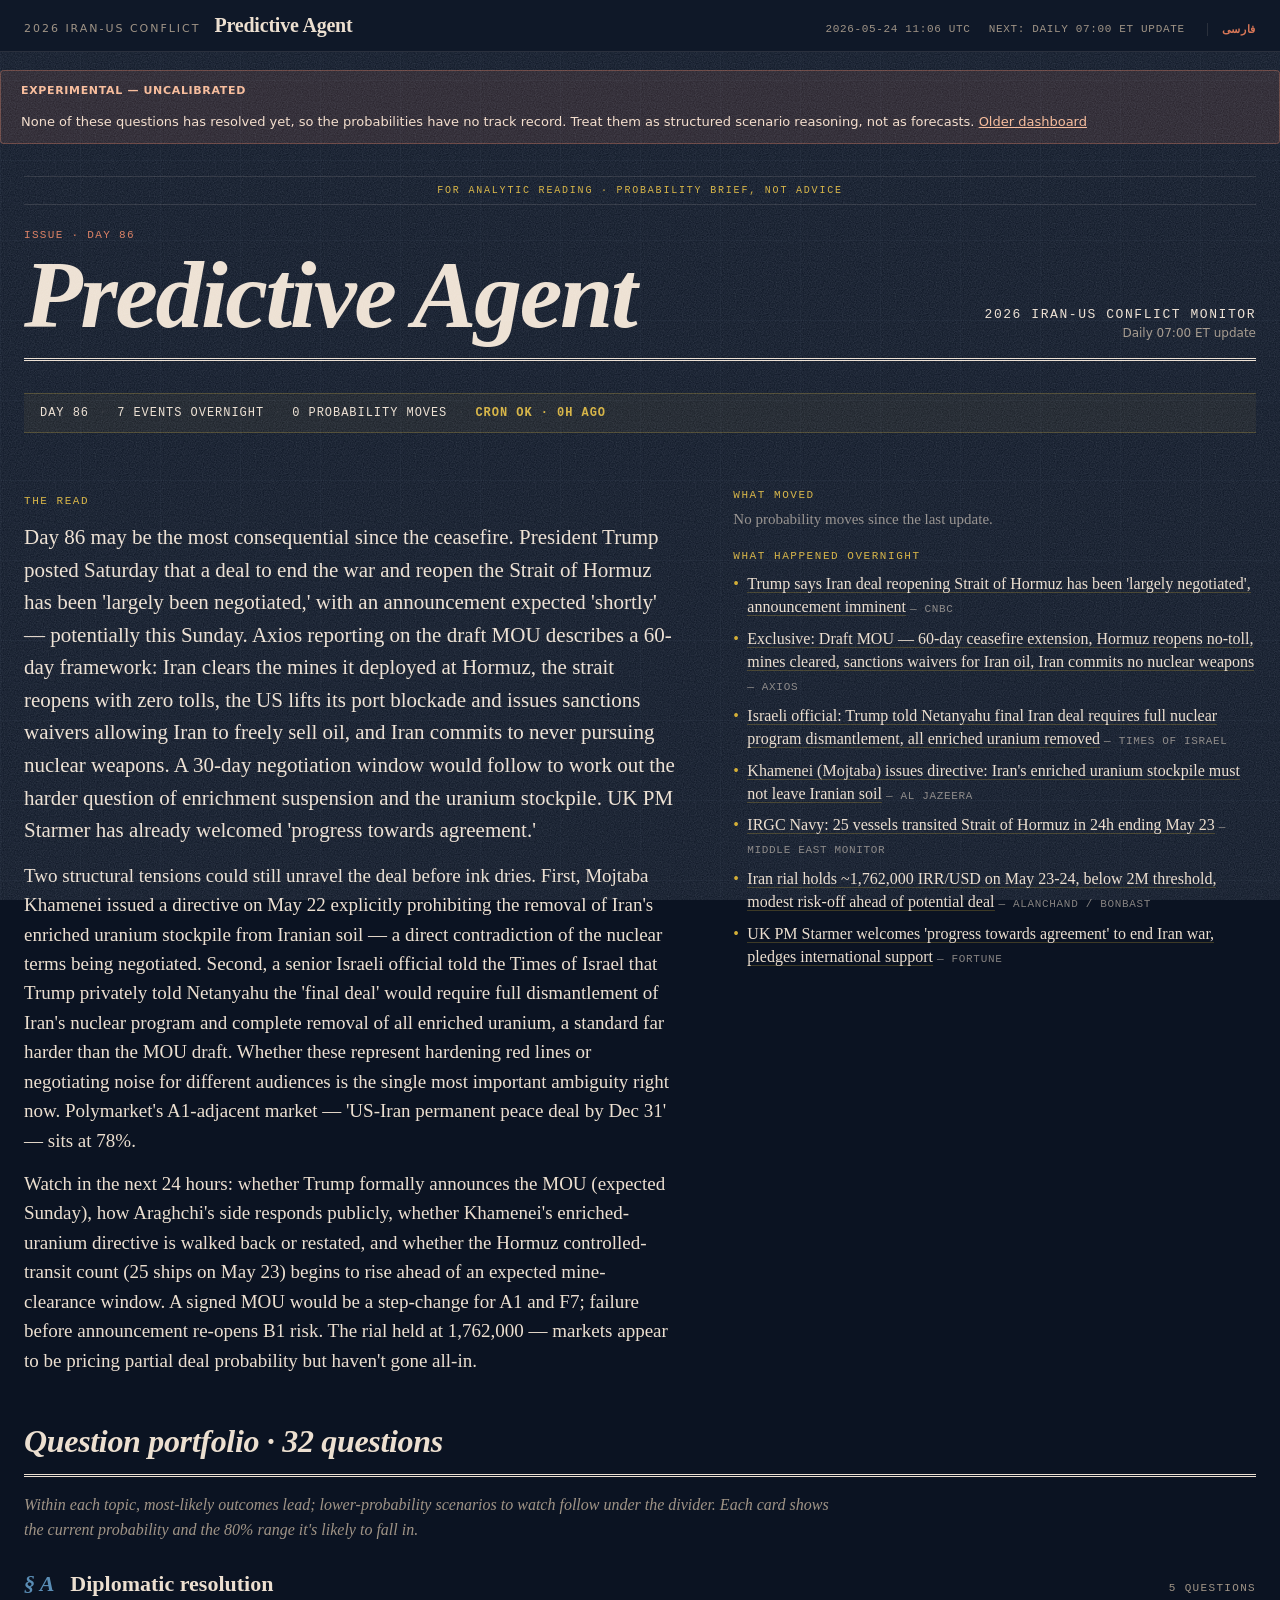
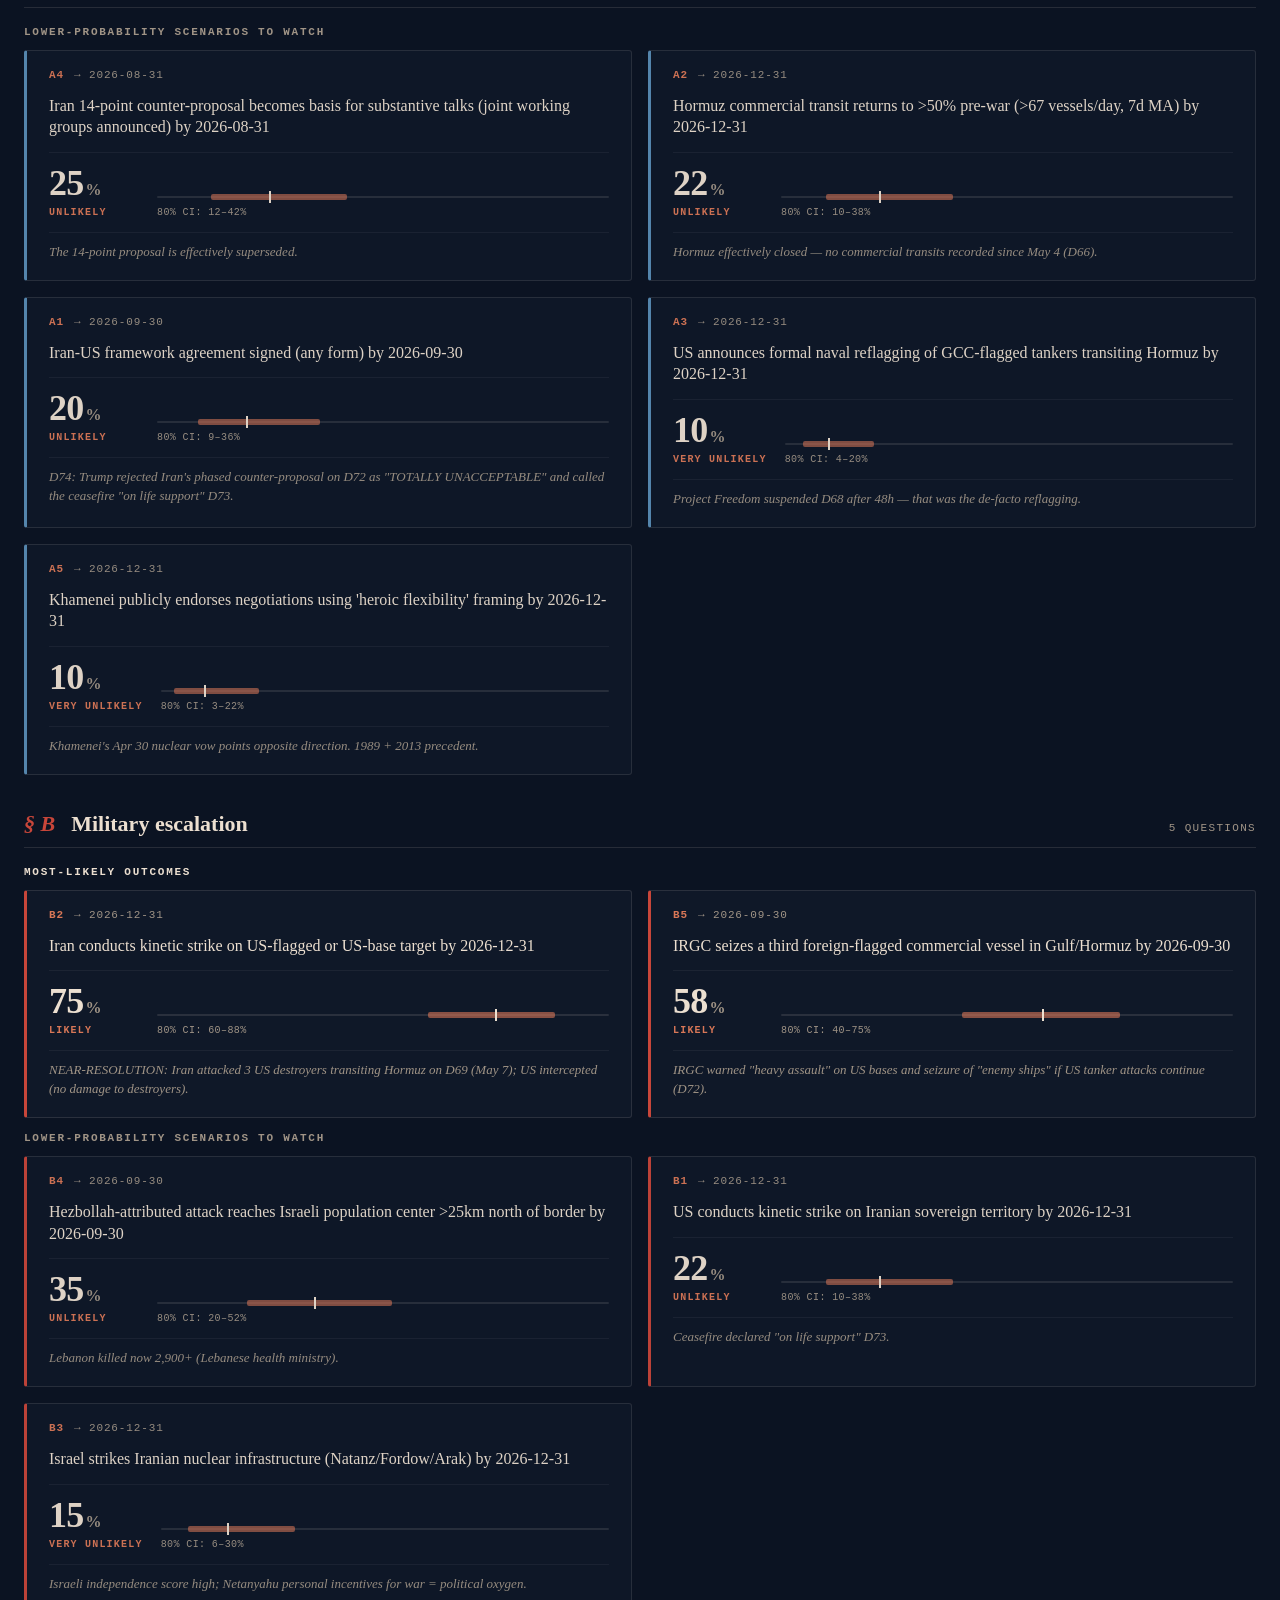
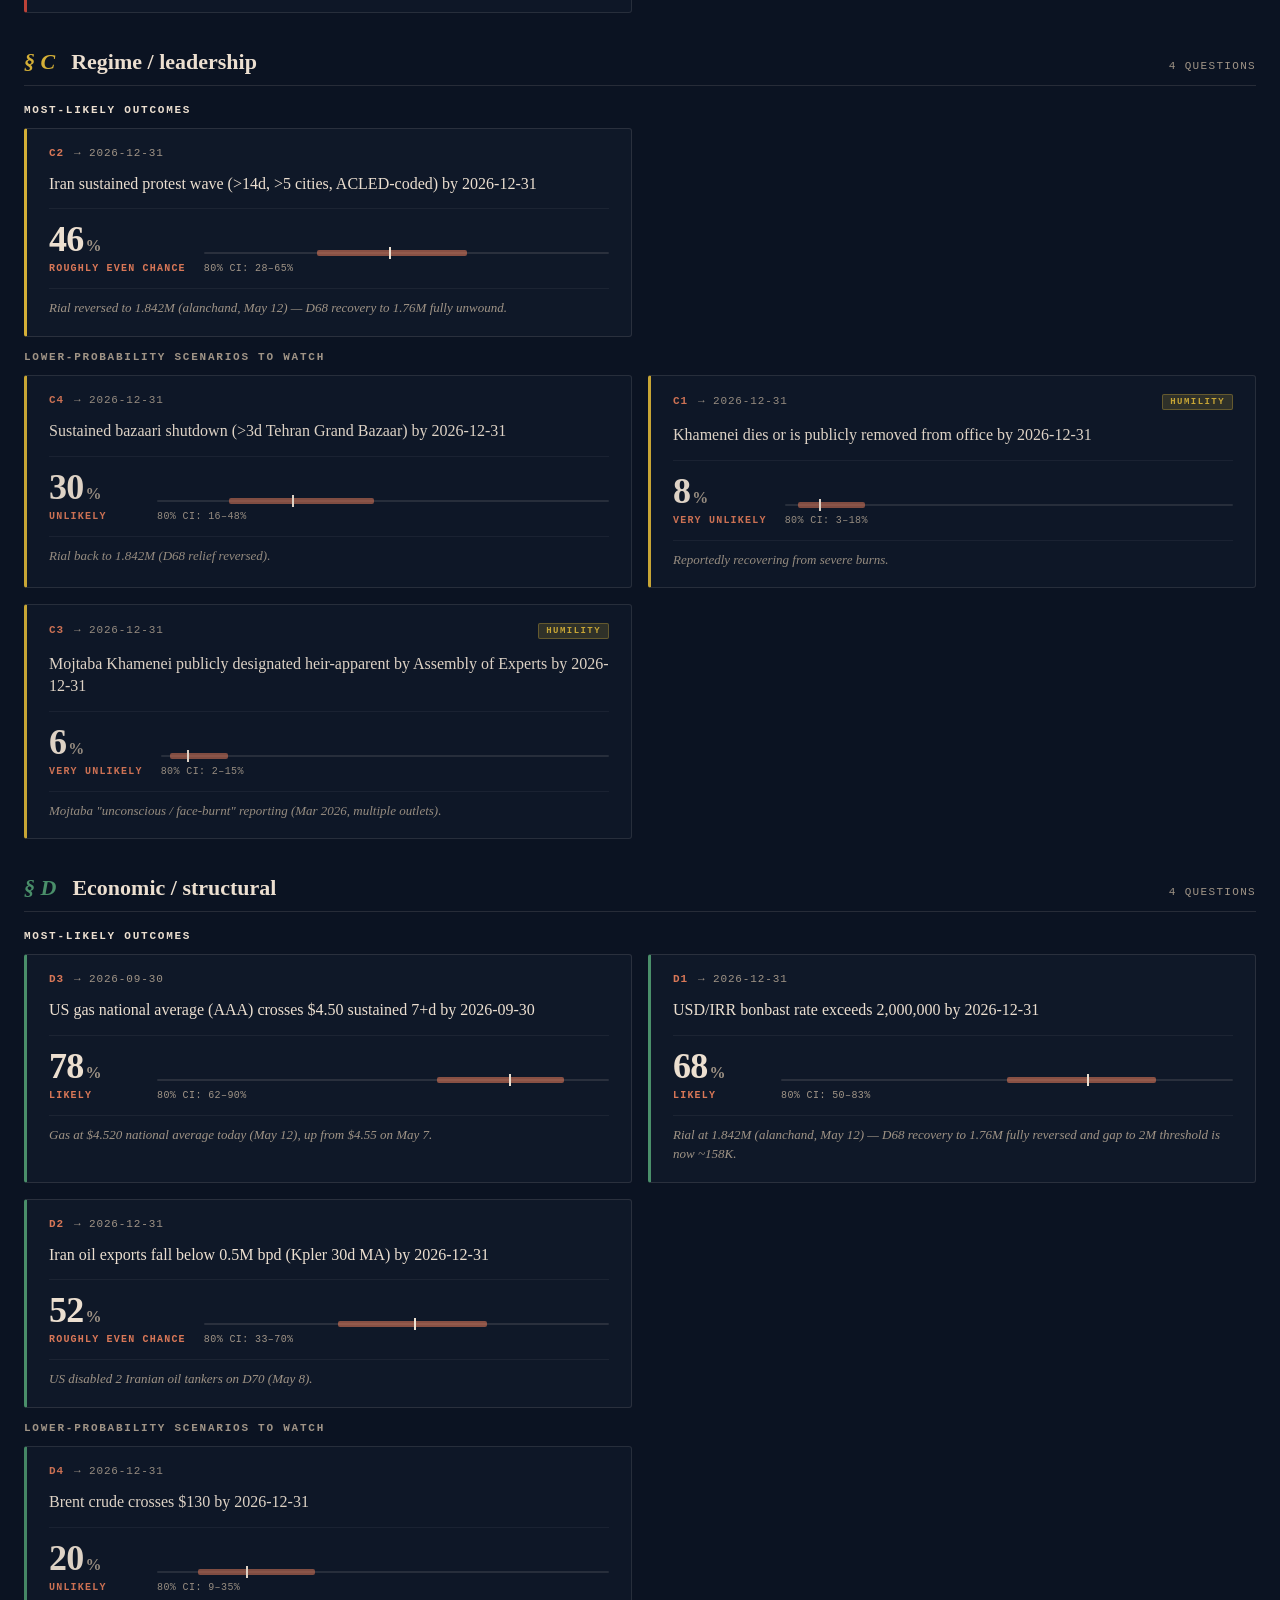
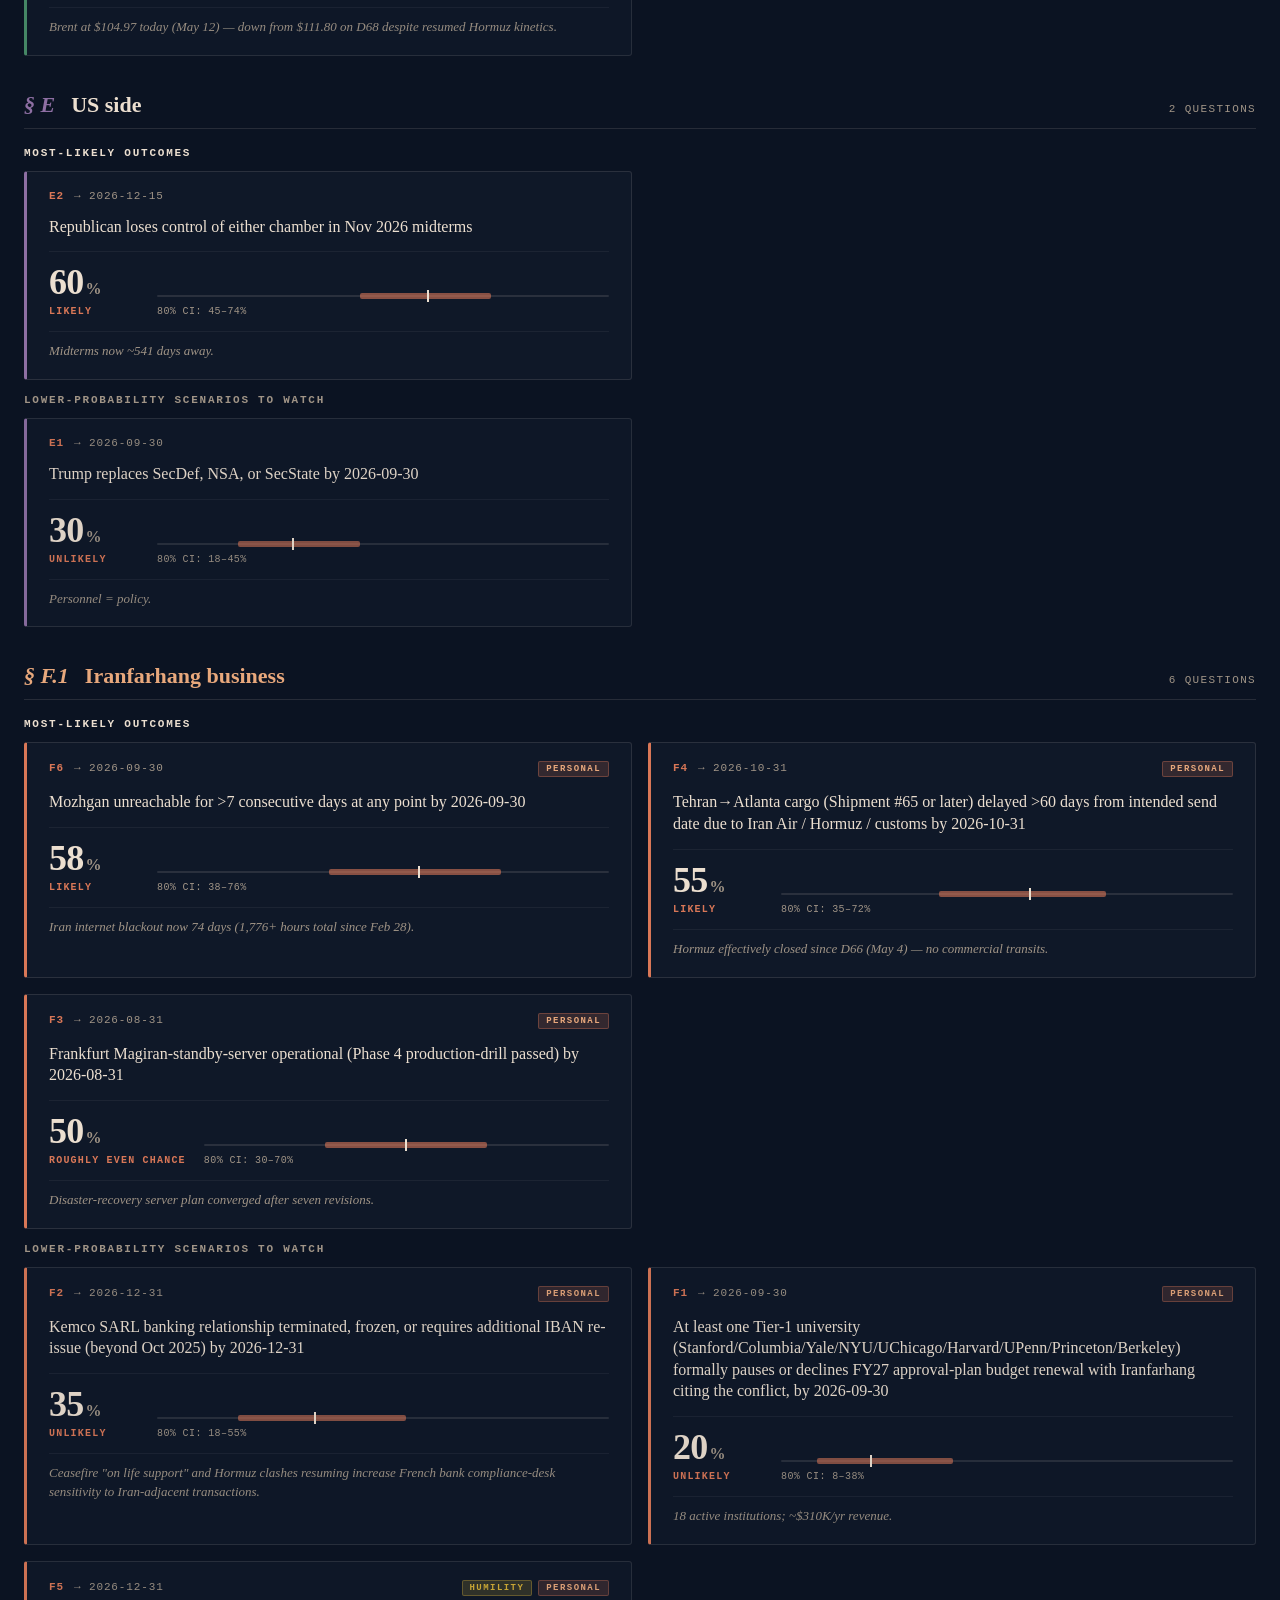
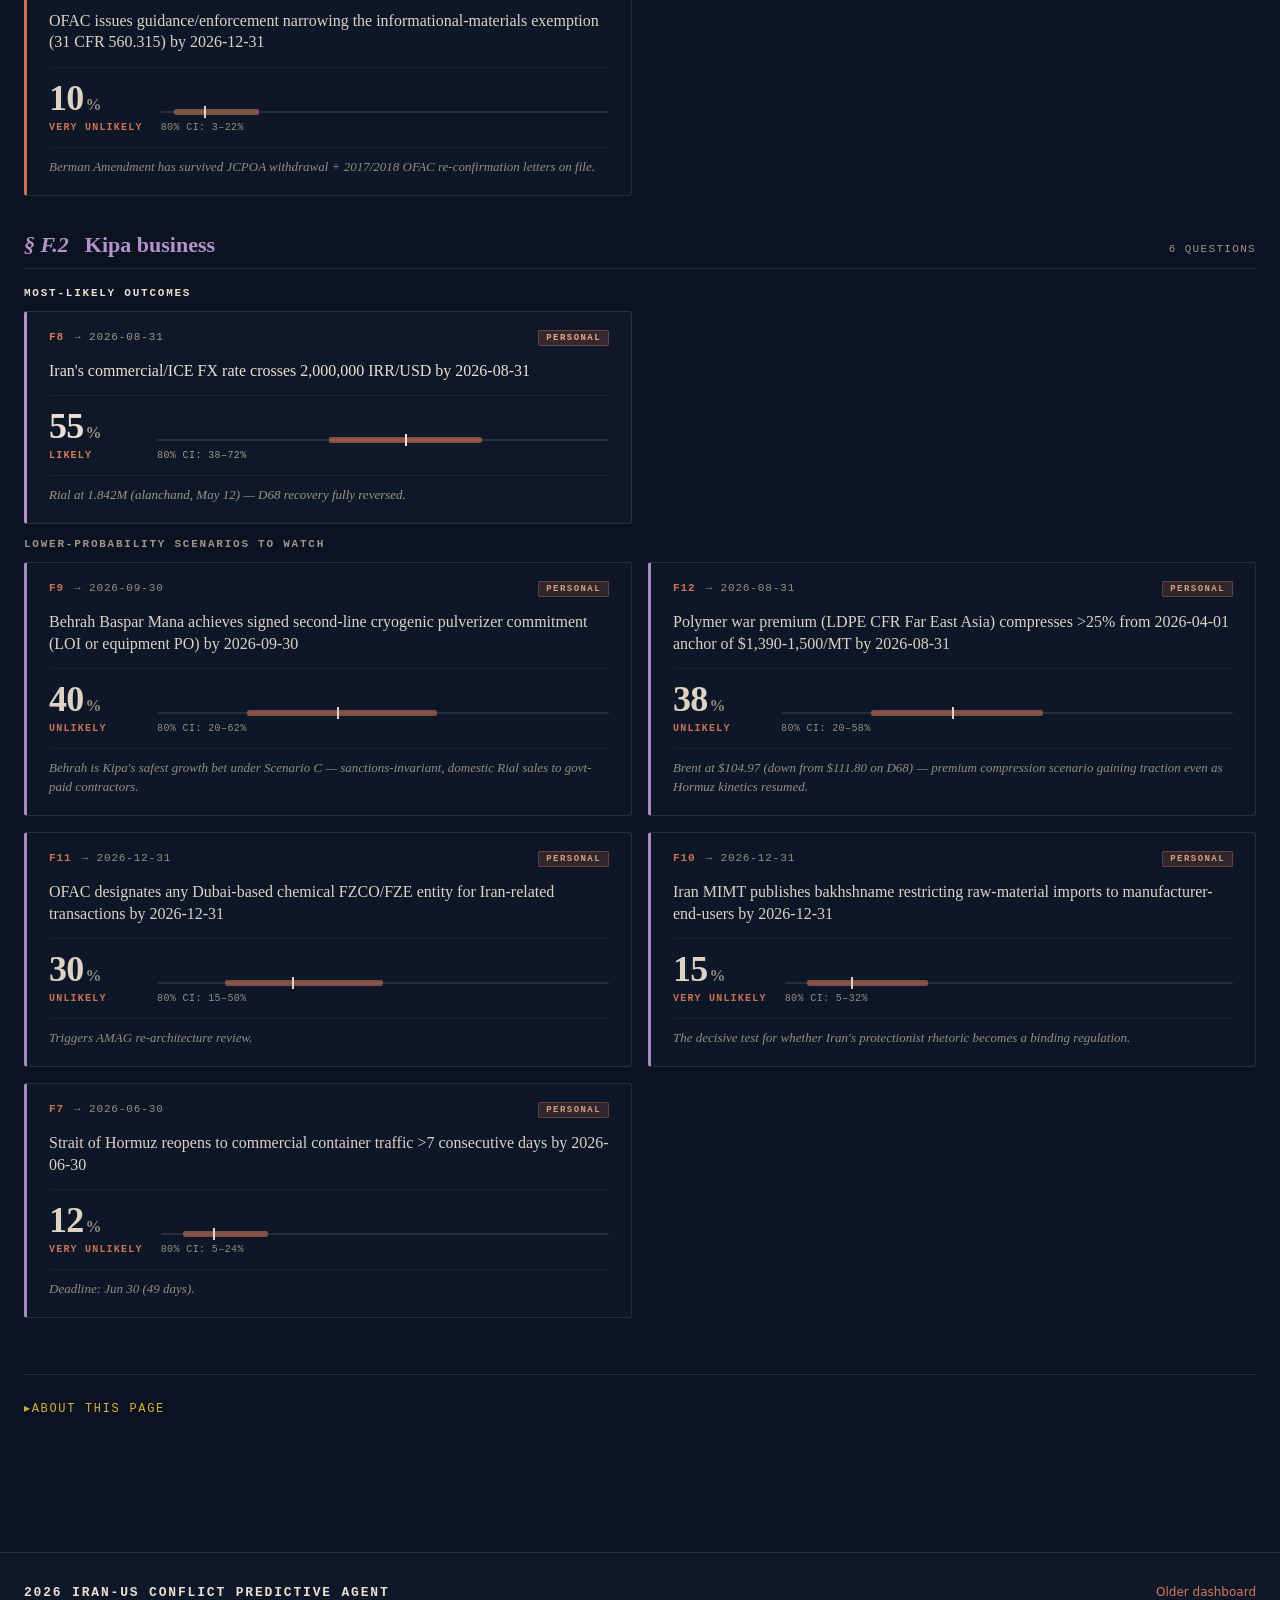
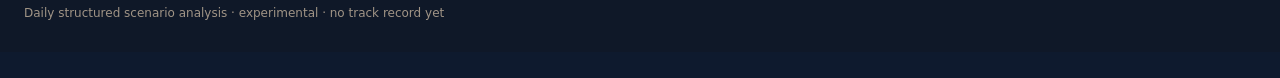
==== commit e31f3259: "Daily tick 2026-05-24T11:02:58Z: 7 events, 0 prob moves Morning Brief Phase-0 cron run. Briefing JSO" ====
--- a/index.html
+++ b/index.html
@@ -24,7 +24,7 @@
         <span class="topbar-title">Predictive Agent</span>
       </div>
       <div class="topbar-r">
-        <span class="topbar-meta">2026-05-23 11:11 UTC</span>
+        <span class="topbar-meta">2026-05-24 11:06 UTC</span>
         <span class="topbar-meta">Next: Daily 07:00 ET update</span>
         <a class="topbar-meta lang-toggle" href="/fa.html" hreflang="fa" rel="alternate">فارسی</a>
       </div>
@@ -42,7 +42,7 @@
       <div class="masthead-class">For analytic reading · Probability brief, not advice</div>
       <div class="masthead-row">
         <div class="masthead-l">
-          <div class="masthead-eyebrow">Issue · Day 85</div>
+          <div class="masthead-eyebrow">Issue · Day 86</div>
           <h1 class="masthead-title">Predictive Agent</h1>
         </div>
         <div class="masthead-r">
@@ -53,9 +53,9 @@
       <div class="masthead-rule"></div>
     </header>
 
-    <div class="morning-brief"><div class="brief-strip brief-strip-fresh" role="status"><span class="brief-strip-day">Day 85</span><span class="brief-strip-sep">·</span><span class="brief-strip-events">8 events overnight</span><span class="brief-strip-sep">·</span><span class="brief-strip-moves">0 probability moves</span><span class="brief-strip-sep">·</span><span class="brief-strip-status">cron OK · 0h ago</span></div><section class="brief-read" role="region" aria-label="The read"><div class="brief-read-eyebrow">The read</div><p class="brief-read-p">Day 85 delivers the most substantive diplomatic movement since the ceasefire: a fifth round of Oman-mediated talks concluded in Rome today with no final deal but with what mediators described as 'preliminary understandings' on sanctions relief and uranium. U.S. Special Envoy Steve Witkoff and Iranian Foreign Minister Abbas Araghchi exchanged brief in-person words after hours of separate-room shuttle diplomacy — the closest direct contact yet. Iran's side confirmed diplomacy continues while denying any deal is imminent. Both teams agreed to continue, with a potential 30-day detailed negotiating window contingent on a 'Declaration of Principles' being approved.</p>
-<p class="brief-read-p">Trump materially softened his nuclear demand: he now says a 20-year uranium enrichment suspension with 'real guarantees' would satisfy Washington, stepping back from the prior demand for a permanent halt. However, he simultaneously rejected Iran-Oman talks on a Hormuz toll system, insisting the strait 'is an international waterway — we want it open and free.' The IRGC reported 35 vessel transits under its authorization on May 22 (up from 26 on May 20), sustaining its permission-based regime. The free-market rial eased slightly to 1,762,000 IRR/USD today — down from 1,787,000 yesterday — suggesting modest reduction in near-term panic premium, though both D1 and F8 thresholds at 2,000,000 remain well above current spot.</p>
-<p class="brief-read-p">Watch in the next 24–48 hours: whether Iran submits a formal written response before Trump's early-next-week deadline; whether a Declaration of Principles framework draft surfaces from Rome; and whether the IRGC vessel-transit count holds or constricts as talks narrow to their critical phase. A signed DoP would materially lift A1 probability; failure to respond before Trump's deadline raises B1 risk above the current 22% baseline. No portfolio probability moves above CI noise today.</p></section><div class="brief-right-col"><section class="brief-movers brief-movers-empty" role="region" aria-label="What moved"><div class="brief-movers-eyebrow">What moved</div><p class="brief-empty-msg">No probability moves since the last update.</p></section><section class="brief-events" role="region" aria-label="What happened overnight"><div class="brief-events-eyebrow">What happened overnight</div><ul class="brief-event-list"><li class="brief-event-row"><a class="brief-event-headline" href="https://www.voiceofemirates.com/en/news/2026/05/23/preliminary-understandings-in-tehran-negotiations-on-the-iranian-nuclear-file/" target="_blank" rel="noopener">Fifth round of US-Iran Rome talks ends without deal; both sides agree to continue</a> <span class="brief-event-source">— PBS NewsHour / Voice of Emirates</span></li><li class="brief-event-row"><a class="brief-event-headline" href="https://www.aljazeera.com/news/liveblog/2026/5/23/iran-war-live-tehran-says-diplomacy-continues-but-no-deal-yet-with-us" target="_blank" rel="noopener">Al Jazeera live: Tehran says diplomacy continues but no deal yet with US as of May 23</a> <span class="brief-event-source">— Al Jazeera</span></li><li class="brief-event-row"><a class="brief-event-headline" href="https://www.timesofisrael.com/trump-says-hes-ok-with-iran-suspending-nuke-program-for-20-years-if-theres-a-real-commitment/" target="_blank" rel="noopener">Trump signals flexibility on nuclear program, would accept 20-year enrichment suspension</a> <span class="brief-event-source">— Times of Israel</span></li><li class="brief-event-row"><a class="brief-event-headline" href="https://www.cnbc.com/2026/05/22/iran-war-strait-of-hormuz-tolls-trump.html" target="_blank" rel="noopener">Trump rejects Iran-Oman Hormuz toll discussions, demands free international passage</a> <span class="brief-event-source">— CNBC</span></li><li class="brief-event-row"><a class="brief-event-headline" href="https://www.cnn.com/2026/05/22/politics/trump-iran-national-security-meeting" target="_blank" rel="noopener">Trump cancels weekend plans, meets NSC, gives Iran early-next-week deadline for peace offer</a> <span class="brief-event-source">— CNN Politics</span></li><li class="brief-event-row"><a class="brief-event-headline" href="https://www.tribuneindia.com/news/global-trade-corridor/irans-irgc-navy-claims-35-vessels-transited-through-strait-of-hormuz-with-its-permission" target="_blank" rel="noopener">IRGC Navy claims 35 vessels transited Strait of Hormuz with its 'permission' on May 22</a> <span class="brief-event-source">— Tribune India / IRGC statement</span></li><li class="brief-event-row"><a class="brief-event-headline" href="https://alanchand.com/en/currencies-price/usd-hav" target="_blank" rel="noopener">Iran rial remittance rate eases to 1,762,000 IRR/USD on May 23 — below 2M threshold</a> <span class="brief-event-source">— AlanChand / Bonbast</span></li><li class="brief-event-row"><a class="brief-event-headline" href="https://www.aljazeera.com/news/2026/5/20/iran-says-it-coordinated-crossing-of-26-vessels-out-of-strait-of-hormuz" target="_blank" rel="noopener">Iran's new Persian Gulf Strait Authority publishes controlled maritime zone map</a> <span class="brief-event-source">— Al Jazeera</span></li></ul></section></div></div>
+    <div class="morning-brief"><div class="brief-strip brief-strip-fresh" role="status"><span class="brief-strip-day">Day 86</span><span class="brief-strip-sep">·</span><span class="brief-strip-events">7 events overnight</span><span class="brief-strip-sep">·</span><span class="brief-strip-moves">0 probability moves</span><span class="brief-strip-sep">·</span><span class="brief-strip-status">cron OK · 0h ago</span></div><section class="brief-read" role="region" aria-label="The read"><div class="brief-read-eyebrow">The read</div><p class="brief-read-p">Day 86 may be the most consequential since the ceasefire. President Trump posted Saturday that a deal to end the war and reopen the Strait of Hormuz has been 'largely been negotiated,' with an announcement expected 'shortly' — potentially this Sunday. Axios reporting on the draft MOU describes a 60-day framework: Iran clears the mines it deployed at Hormuz, the strait reopens with zero tolls, the US lifts its port blockade and issues sanctions waivers allowing Iran to freely sell oil, and Iran commits to never pursuing nuclear weapons. A 30-day negotiation window would follow to work out the harder question of enrichment suspension and the uranium stockpile. UK PM Starmer has already welcomed 'progress towards agreement.'</p>
+<p class="brief-read-p">Two structural tensions could still unravel the deal before ink dries. First, Mojtaba Khamenei issued a directive on May 22 explicitly prohibiting the removal of Iran's enriched uranium stockpile from Iranian soil — a direct contradiction of the nuclear terms being negotiated. Second, a senior Israeli official told the Times of Israel that Trump privately told Netanyahu the 'final deal' would require full dismantlement of Iran's nuclear program and complete removal of all enriched uranium, a standard far harder than the MOU draft. Whether these represent hardening red lines or negotiating noise for different audiences is the single most important ambiguity right now. Polymarket's A1-adjacent market — 'US-Iran permanent peace deal by Dec 31' — sits at 78%.</p>
+<p class="brief-read-p">Watch in the next 24 hours: whether Trump formally announces the MOU (expected Sunday), how Araghchi's side responds publicly, whether Khamenei's enriched-uranium directive is walked back or restated, and whether the Hormuz controlled-transit count (25 ships on May 23) begins to rise ahead of an expected mine-clearance window. A signed MOU would be a step-change for A1 and F7; failure before announcement re-opens B1 risk. The rial held at 1,762,000 — markets appear to be pricing partial deal probability but haven't gone all-in.</p></section><div class="brief-right-col"><section class="brief-movers brief-movers-empty" role="region" aria-label="What moved"><div class="brief-movers-eyebrow">What moved</div><p class="brief-empty-msg">No probability moves since the last update.</p></section><section class="brief-events" role="region" aria-label="What happened overnight"><div class="brief-events-eyebrow">What happened overnight</div><ul class="brief-event-list"><li class="brief-event-row"><a class="brief-event-headline" href="https://www.cnbc.com/2026/05/23/us-iran-war-talks.html" target="_blank" rel="noopener">Trump says Iran deal reopening Strait of Hormuz has been 'largely negotiated', announcement imminent</a> <span class="brief-event-source">— CNBC</span></li><li class="brief-event-row"><a class="brief-event-headline" href="https://www.axios.com/2026/05/24/iran-deal-strait-hormuz-sanctions-nuclear" target="_blank" rel="noopener">Exclusive: Draft MOU — 60-day ceasefire extension, Hormuz reopens no-toll, mines cleared, sanctions waivers for Iran oil, Iran commits no nuclear weapons</a> <span class="brief-event-source">— Axios</span></li><li class="brief-event-row"><a class="brief-event-headline" href="https://www.timesofisrael.com/liveblog-may-24-2026/" target="_blank" rel="noopener">Israeli official: Trump told Netanyahu final Iran deal requires full nuclear program dismantlement, all enriched uranium removed</a> <span class="brief-event-source">— Times of Israel</span></li><li class="brief-event-row"><a class="brief-event-headline" href="https://www.aljazeera.com/news/2026/5/22/irans-enriched-uranium-stockpile-can-it-be-safely-transferred" target="_blank" rel="noopener">Khamenei (Mojtaba) issues directive: Iran's enriched uranium stockpile must not leave Iranian soil</a> <span class="brief-event-source">— Al Jazeera</span></li><li class="brief-event-row"><a class="brief-event-headline" href="https://www.middleeastmonitor.com/20260523-iran-says-25-ships-passed-through-strait-of-hormuz-in-past-24-hours/" target="_blank" rel="noopener">IRGC Navy: 25 vessels transited Strait of Hormuz in 24h ending May 23</a> <span class="brief-event-source">— Middle East Monitor</span></li><li class="brief-event-row"><a class="brief-event-headline" href="https://alanchand.com/en/currencies-price/usd-hav" target="_blank" rel="noopener">Iran rial holds ~1,762,000 IRR/USD on May 23-24, below 2M threshold, modest risk-off ahead of potential deal</a> <span class="brief-event-source">— AlanChand / Bonbast</span></li><li class="brief-event-row"><a class="brief-event-headline" href="https://fortune.com/2026/05/23/iran-war-us-agreement-memorandum-of-understanding-strait-hormuz-nuclear-weapons/" target="_blank" rel="noopener">UK PM Starmer welcomes 'progress towards agreement' to end Iran war, pledges international support</a> <span class="brief-event-source">— Fortune</span></li></ul></section></div></div>
 
     <section class="board" role="region" aria-label="Question portfolio · 32 questions"><h2 class="board-h">Question portfolio · 32 questions</h2>
 <p class="board-sub">Within each topic, most-likely outcomes lead; lower-probability scenarios to watch follow under the divider. Each card shows the current probability and the 80% range it's likely to fall in.</p>
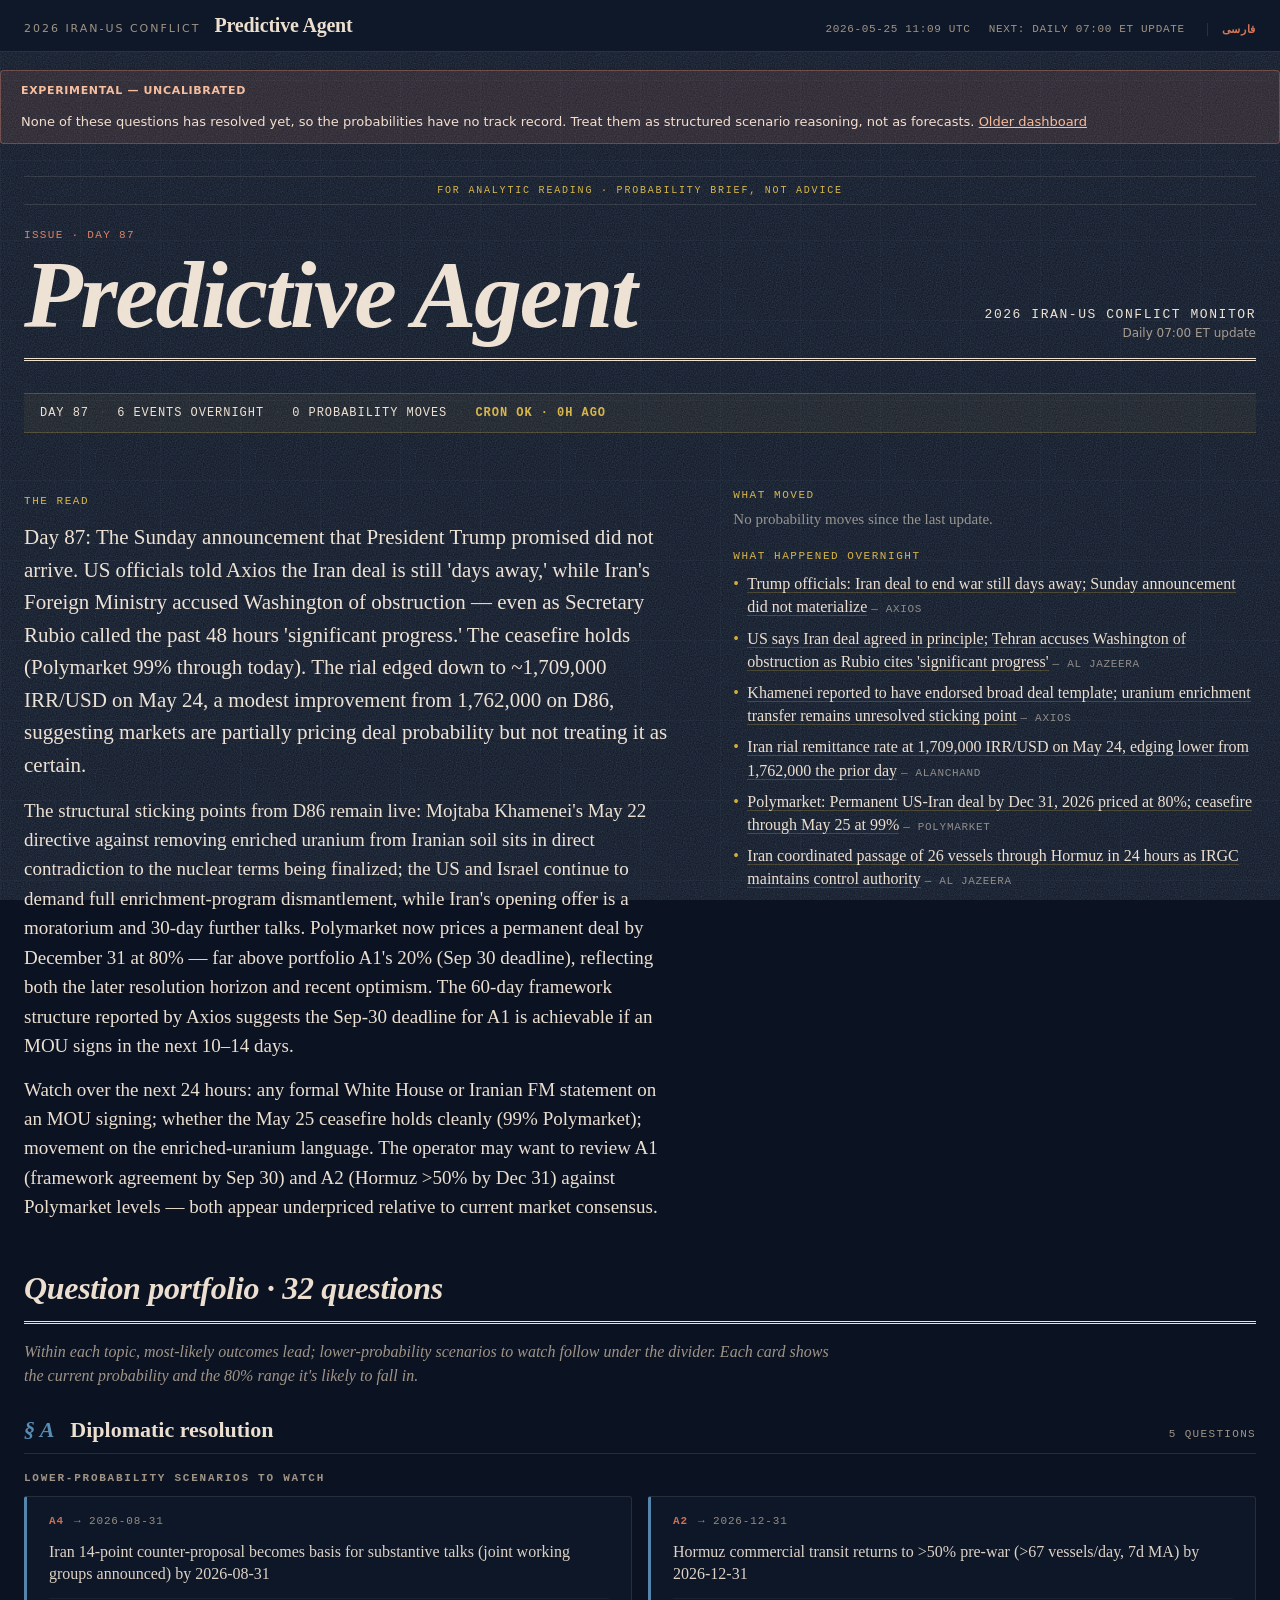
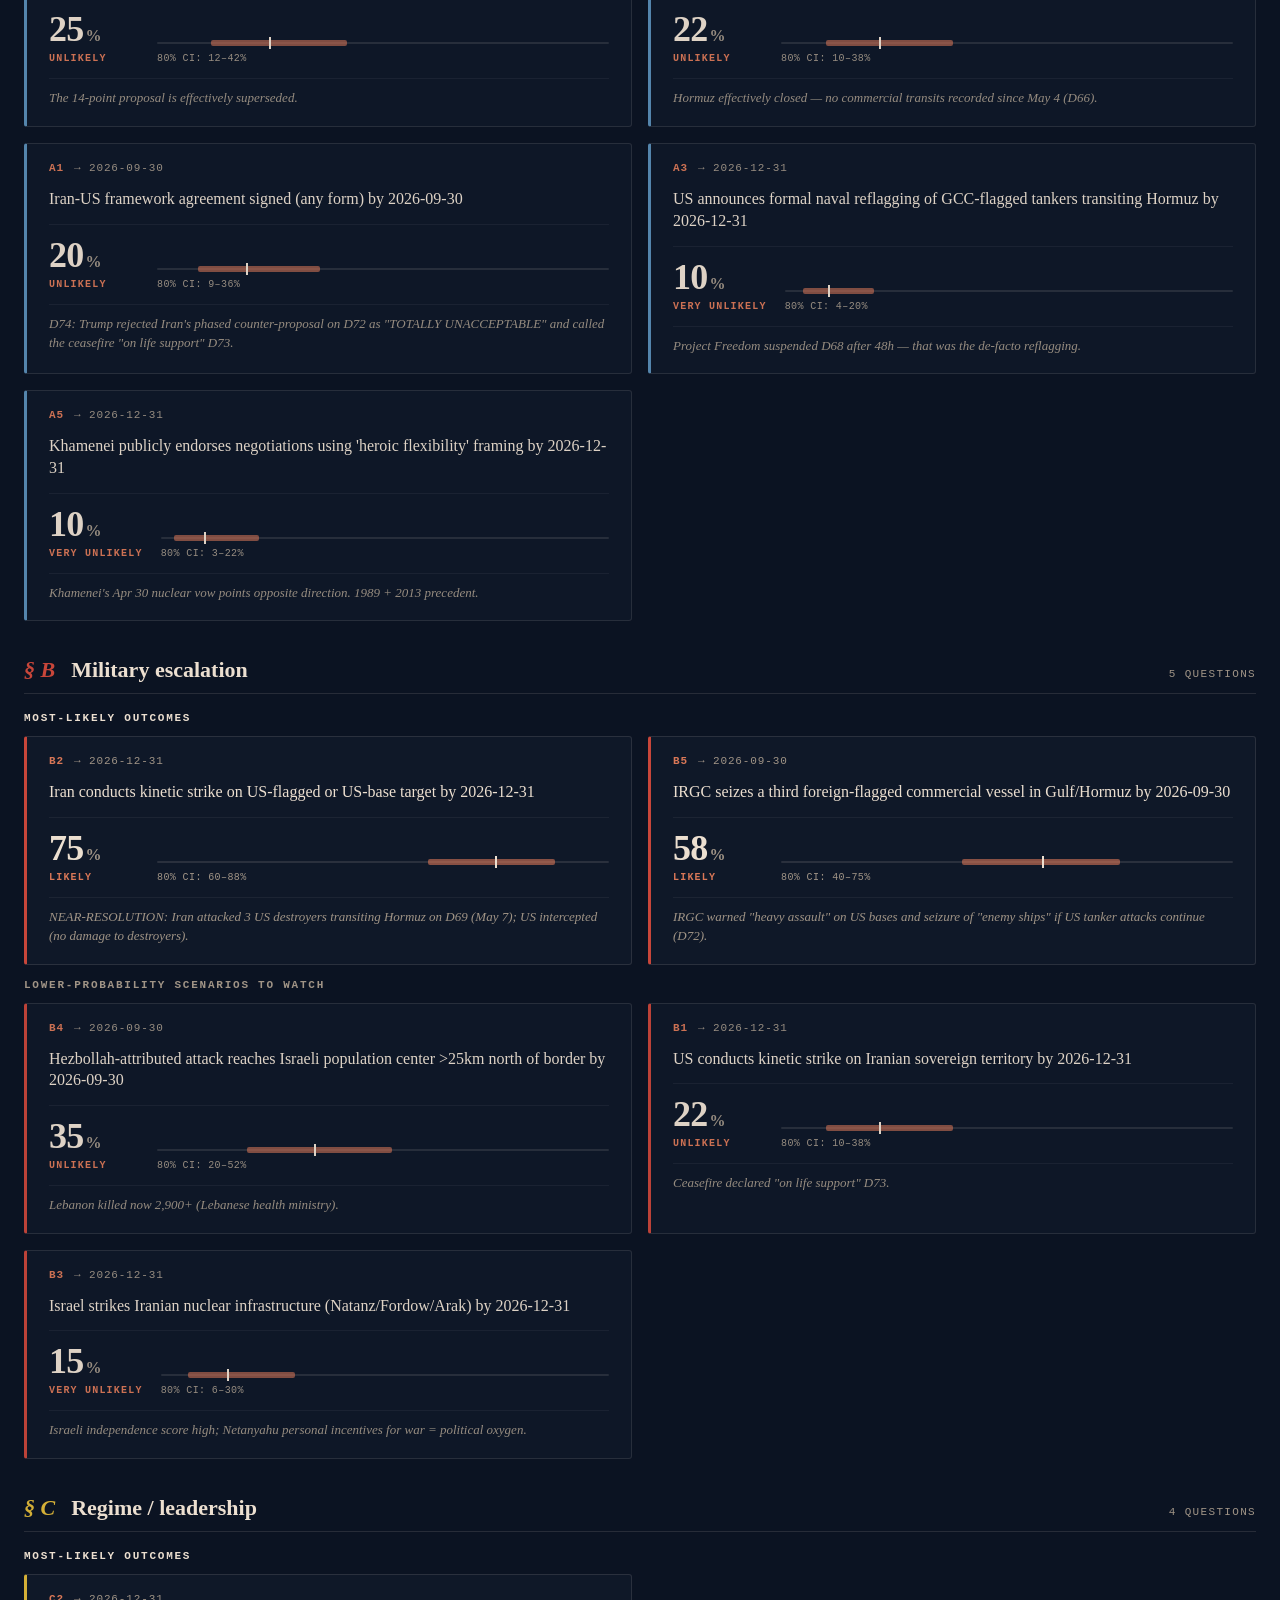
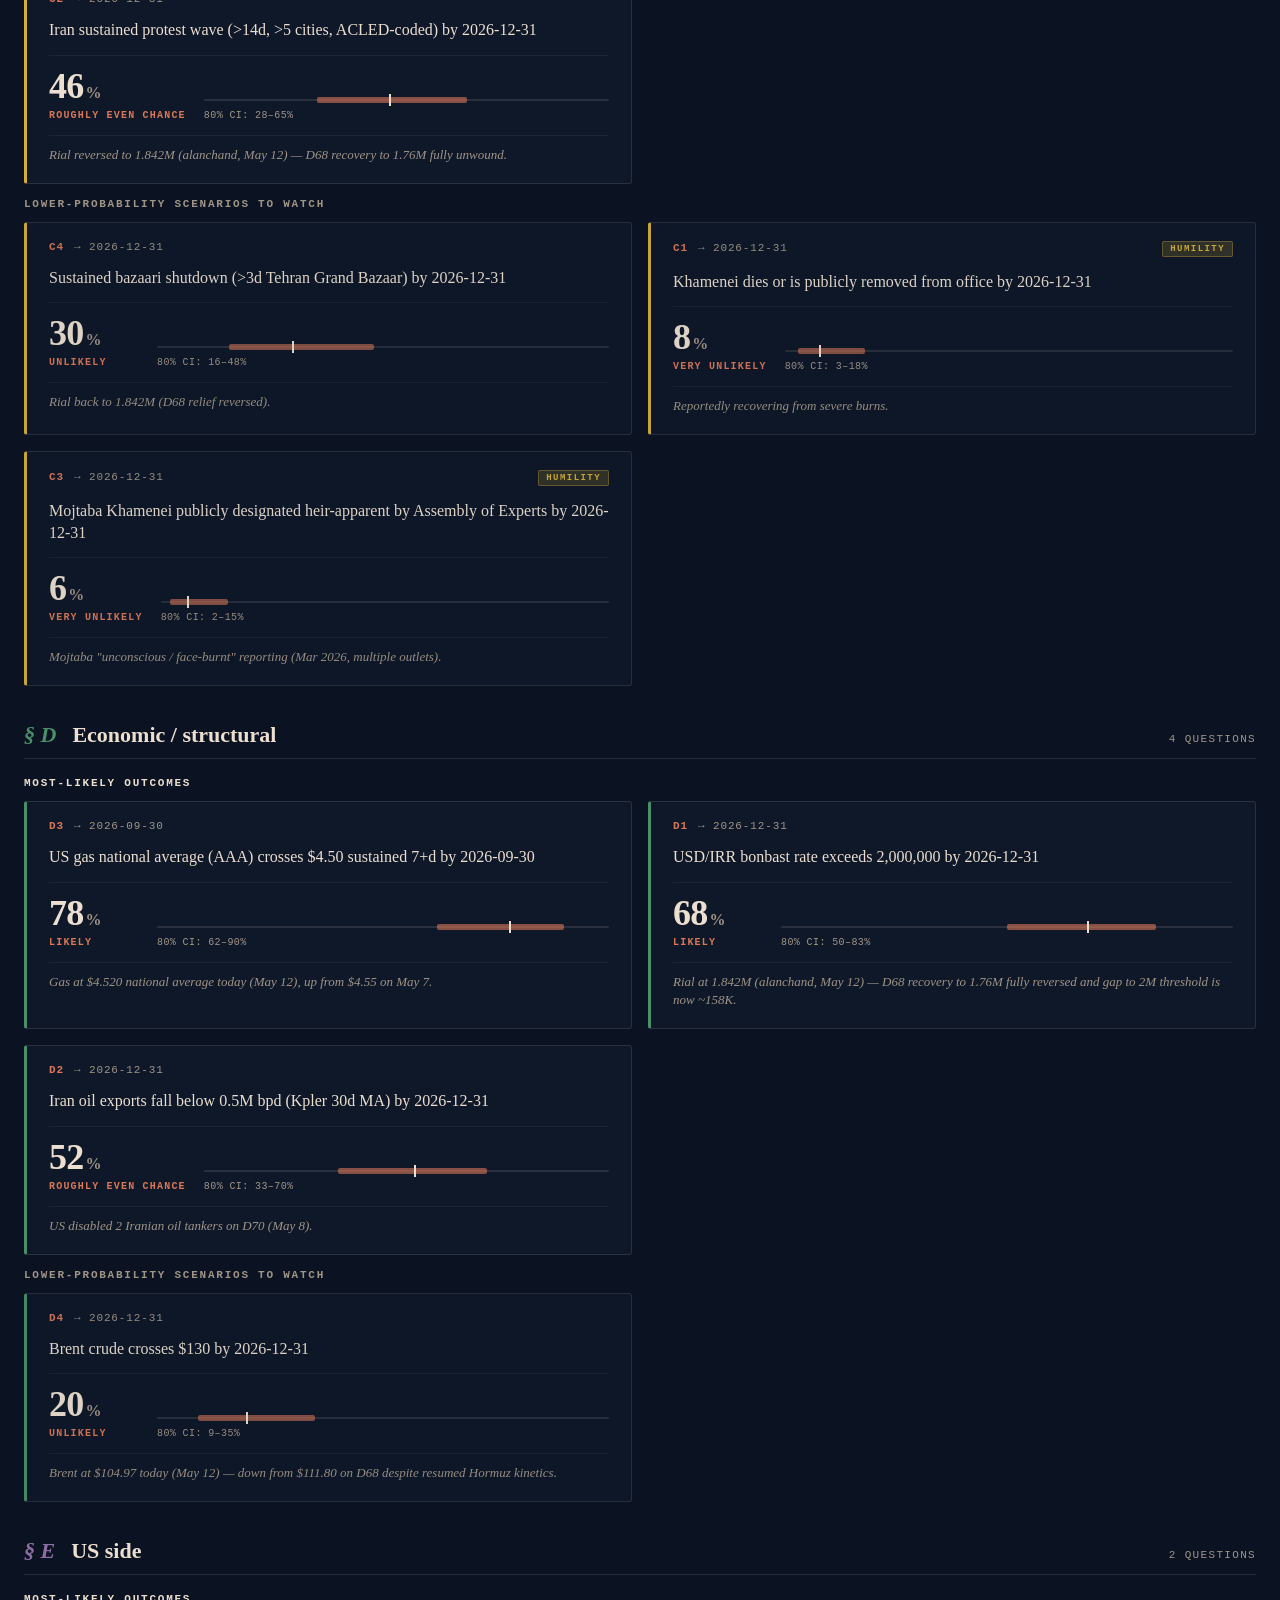
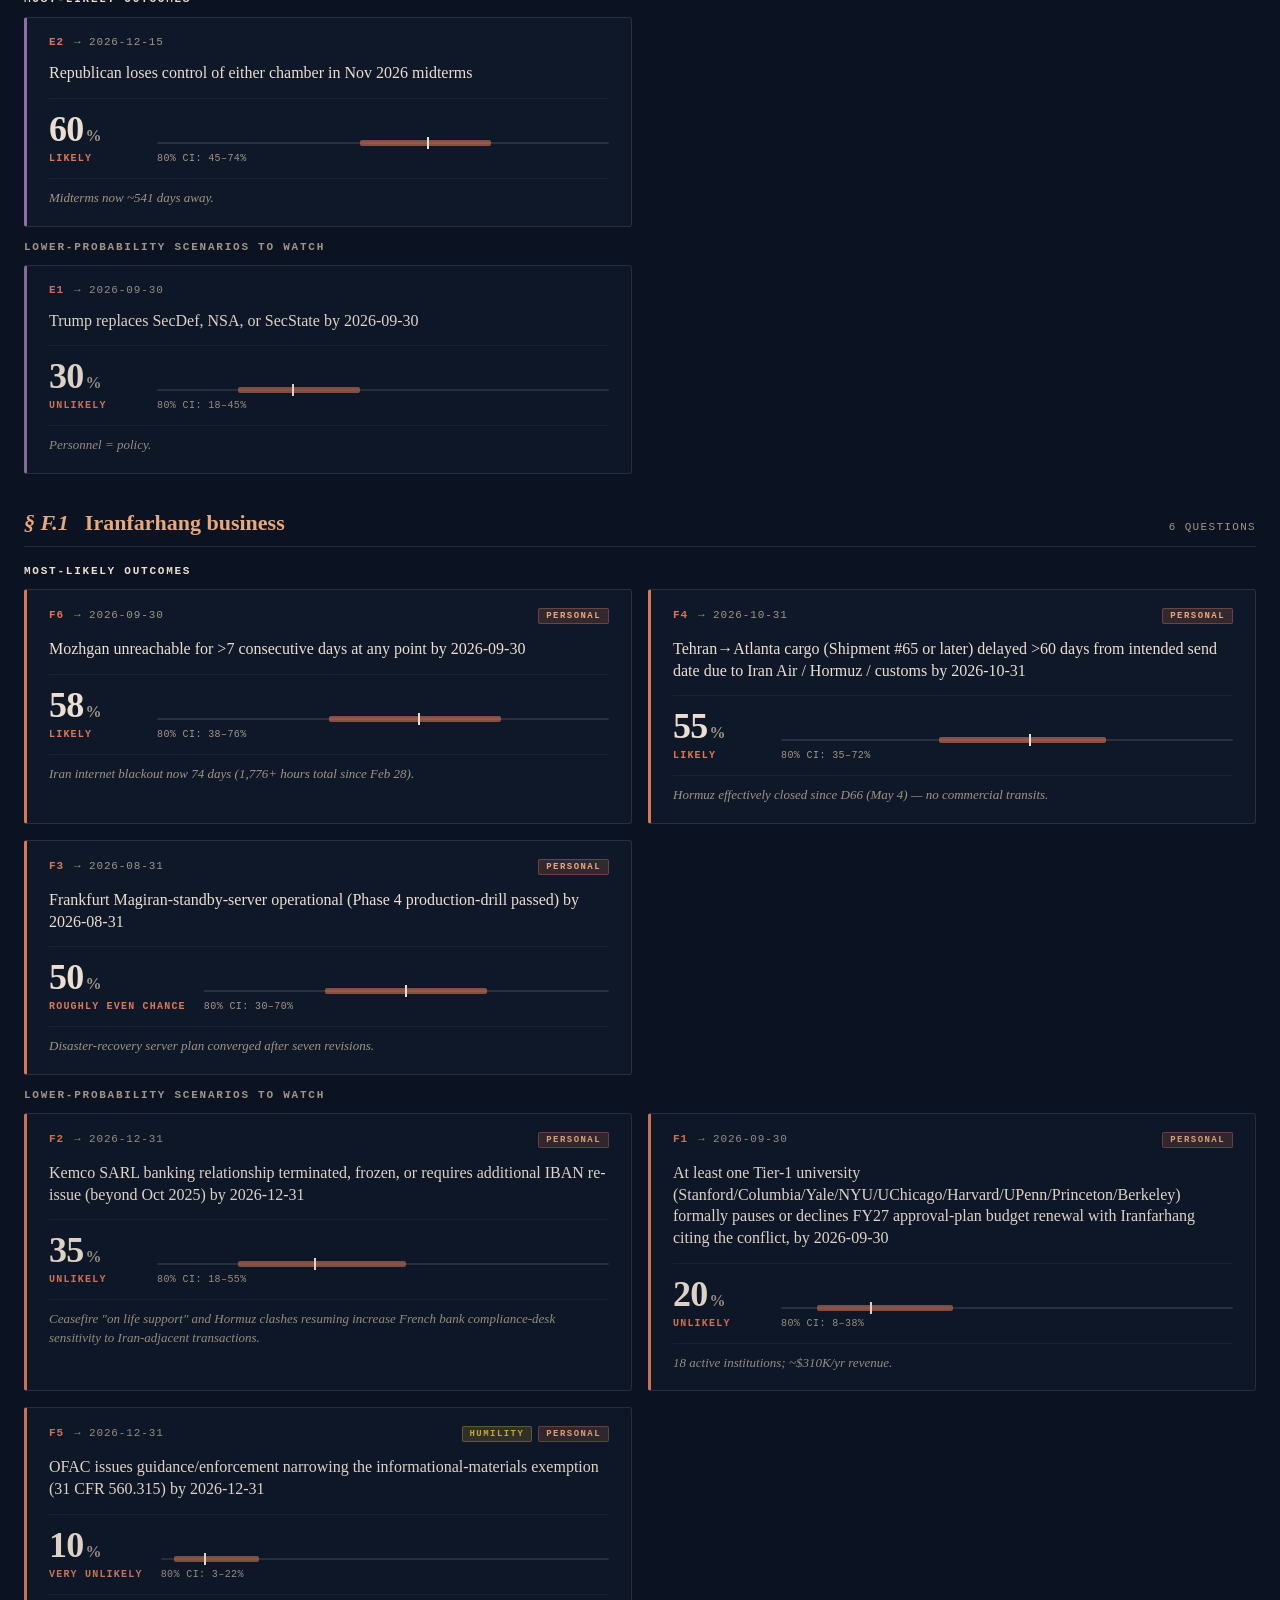
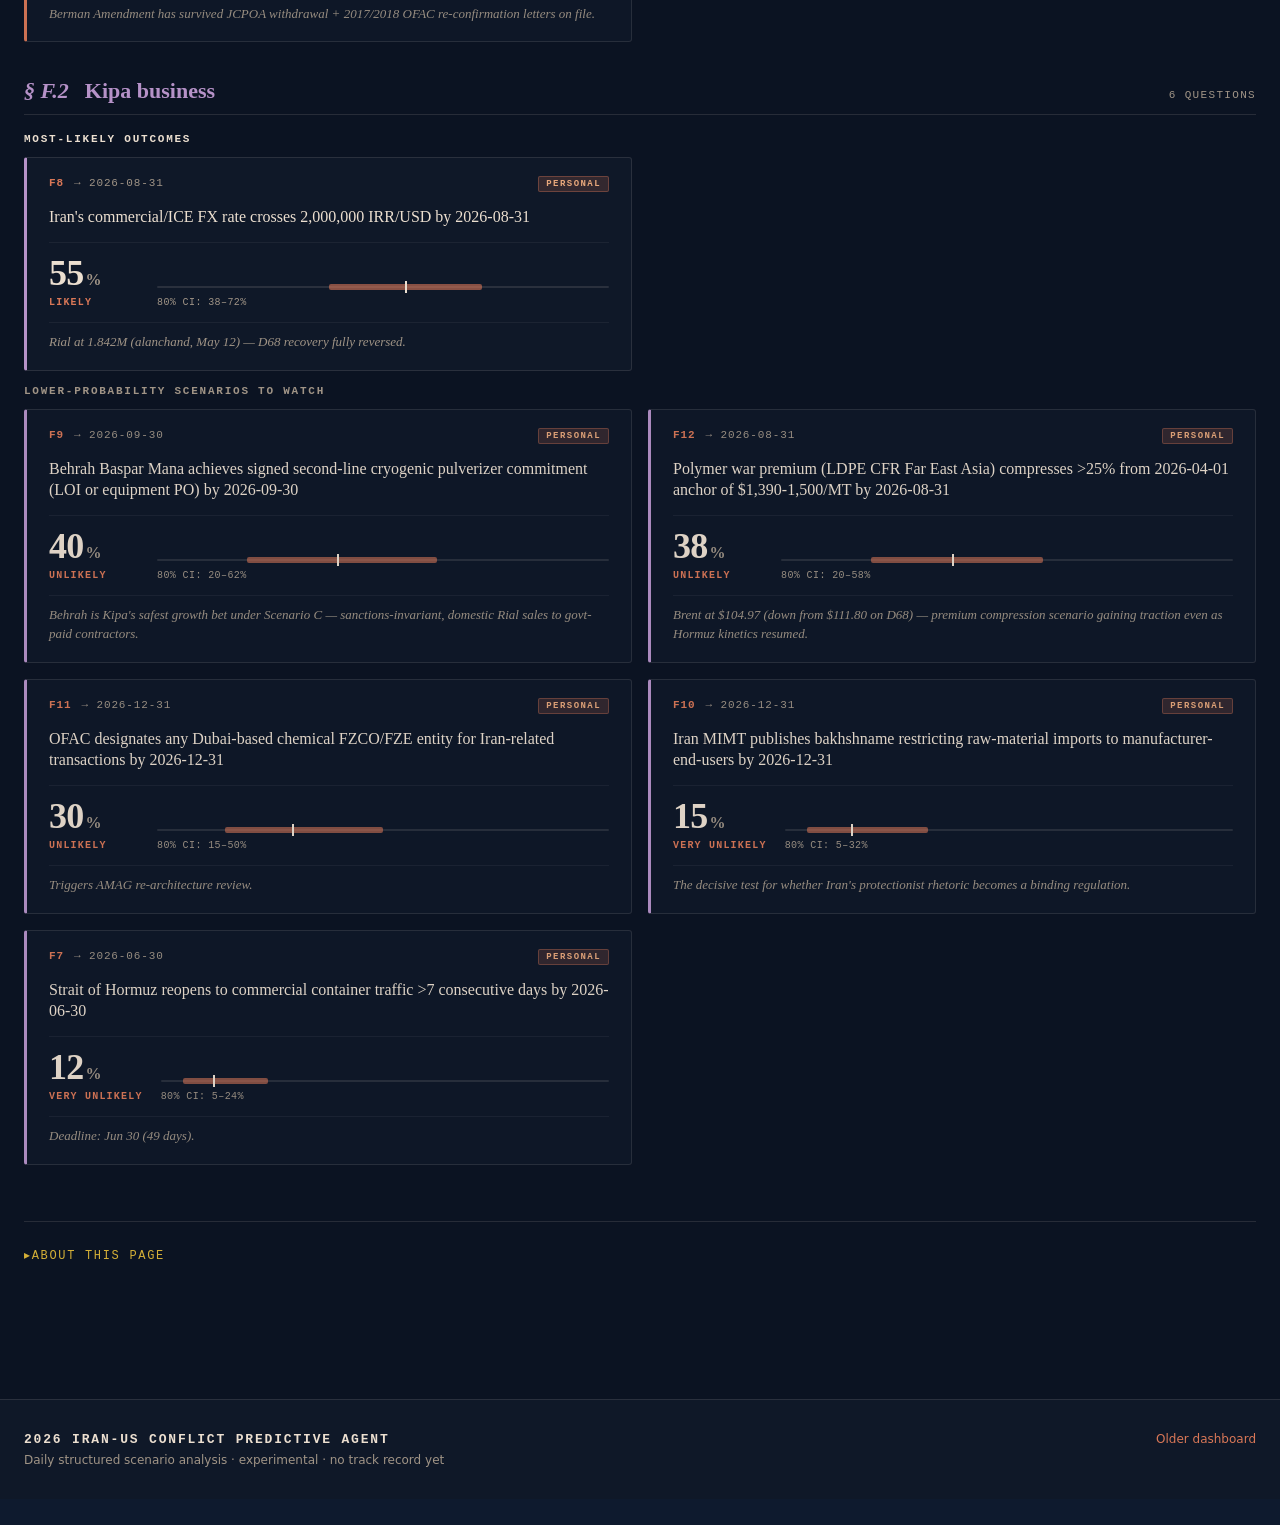
==== commit 0f7273d4: "Daily tick 2026-05-25T11:05:34Z: 6 events, 0 prob moves Morning Brief Phase-0 cron run. Briefing JSO" ====
--- a/index.html
+++ b/index.html
@@ -24,7 +24,7 @@
         <span class="topbar-title">Predictive Agent</span>
       </div>
       <div class="topbar-r">
-        <span class="topbar-meta">2026-05-24 11:06 UTC</span>
+        <span class="topbar-meta">2026-05-25 11:09 UTC</span>
         <span class="topbar-meta">Next: Daily 07:00 ET update</span>
         <a class="topbar-meta lang-toggle" href="/fa.html" hreflang="fa" rel="alternate">فارسی</a>
       </div>
@@ -42,7 +42,7 @@
       <div class="masthead-class">For analytic reading · Probability brief, not advice</div>
       <div class="masthead-row">
         <div class="masthead-l">
-          <div class="masthead-eyebrow">Issue · Day 86</div>
+          <div class="masthead-eyebrow">Issue · Day 87</div>
           <h1 class="masthead-title">Predictive Agent</h1>
         </div>
         <div class="masthead-r">
@@ -53,9 +53,9 @@
       <div class="masthead-rule"></div>
     </header>
 
-    <div class="morning-brief"><div class="brief-strip brief-strip-fresh" role="status"><span class="brief-strip-day">Day 86</span><span class="brief-strip-sep">·</span><span class="brief-strip-events">7 events overnight</span><span class="brief-strip-sep">·</span><span class="brief-strip-moves">0 probability moves</span><span class="brief-strip-sep">·</span><span class="brief-strip-status">cron OK · 0h ago</span></div><section class="brief-read" role="region" aria-label="The read"><div class="brief-read-eyebrow">The read</div><p class="brief-read-p">Day 86 may be the most consequential since the ceasefire. President Trump posted Saturday that a deal to end the war and reopen the Strait of Hormuz has been 'largely been negotiated,' with an announcement expected 'shortly' — potentially this Sunday. Axios reporting on the draft MOU describes a 60-day framework: Iran clears the mines it deployed at Hormuz, the strait reopens with zero tolls, the US lifts its port blockade and issues sanctions waivers allowing Iran to freely sell oil, and Iran commits to never pursuing nuclear weapons. A 30-day negotiation window would follow to work out the harder question of enrichment suspension and the uranium stockpile. UK PM Starmer has already welcomed 'progress towards agreement.'</p>
-<p class="brief-read-p">Two structural tensions could still unravel the deal before ink dries. First, Mojtaba Khamenei issued a directive on May 22 explicitly prohibiting the removal of Iran's enriched uranium stockpile from Iranian soil — a direct contradiction of the nuclear terms being negotiated. Second, a senior Israeli official told the Times of Israel that Trump privately told Netanyahu the 'final deal' would require full dismantlement of Iran's nuclear program and complete removal of all enriched uranium, a standard far harder than the MOU draft. Whether these represent hardening red lines or negotiating noise for different audiences is the single most important ambiguity right now. Polymarket's A1-adjacent market — 'US-Iran permanent peace deal by Dec 31' — sits at 78%.</p>
-<p class="brief-read-p">Watch in the next 24 hours: whether Trump formally announces the MOU (expected Sunday), how Araghchi's side responds publicly, whether Khamenei's enriched-uranium directive is walked back or restated, and whether the Hormuz controlled-transit count (25 ships on May 23) begins to rise ahead of an expected mine-clearance window. A signed MOU would be a step-change for A1 and F7; failure before announcement re-opens B1 risk. The rial held at 1,762,000 — markets appear to be pricing partial deal probability but haven't gone all-in.</p></section><div class="brief-right-col"><section class="brief-movers brief-movers-empty" role="region" aria-label="What moved"><div class="brief-movers-eyebrow">What moved</div><p class="brief-empty-msg">No probability moves since the last update.</p></section><section class="brief-events" role="region" aria-label="What happened overnight"><div class="brief-events-eyebrow">What happened overnight</div><ul class="brief-event-list"><li class="brief-event-row"><a class="brief-event-headline" href="https://www.cnbc.com/2026/05/23/us-iran-war-talks.html" target="_blank" rel="noopener">Trump says Iran deal reopening Strait of Hormuz has been 'largely negotiated', announcement imminent</a> <span class="brief-event-source">— CNBC</span></li><li class="brief-event-row"><a class="brief-event-headline" href="https://www.axios.com/2026/05/24/iran-deal-strait-hormuz-sanctions-nuclear" target="_blank" rel="noopener">Exclusive: Draft MOU — 60-day ceasefire extension, Hormuz reopens no-toll, mines cleared, sanctions waivers for Iran oil, Iran commits no nuclear weapons</a> <span class="brief-event-source">— Axios</span></li><li class="brief-event-row"><a class="brief-event-headline" href="https://www.timesofisrael.com/liveblog-may-24-2026/" target="_blank" rel="noopener">Israeli official: Trump told Netanyahu final Iran deal requires full nuclear program dismantlement, all enriched uranium removed</a> <span class="brief-event-source">— Times of Israel</span></li><li class="brief-event-row"><a class="brief-event-headline" href="https://www.aljazeera.com/news/2026/5/22/irans-enriched-uranium-stockpile-can-it-be-safely-transferred" target="_blank" rel="noopener">Khamenei (Mojtaba) issues directive: Iran's enriched uranium stockpile must not leave Iranian soil</a> <span class="brief-event-source">— Al Jazeera</span></li><li class="brief-event-row"><a class="brief-event-headline" href="https://www.middleeastmonitor.com/20260523-iran-says-25-ships-passed-through-strait-of-hormuz-in-past-24-hours/" target="_blank" rel="noopener">IRGC Navy: 25 vessels transited Strait of Hormuz in 24h ending May 23</a> <span class="brief-event-source">— Middle East Monitor</span></li><li class="brief-event-row"><a class="brief-event-headline" href="https://alanchand.com/en/currencies-price/usd-hav" target="_blank" rel="noopener">Iran rial holds ~1,762,000 IRR/USD on May 23-24, below 2M threshold, modest risk-off ahead of potential deal</a> <span class="brief-event-source">— AlanChand / Bonbast</span></li><li class="brief-event-row"><a class="brief-event-headline" href="https://fortune.com/2026/05/23/iran-war-us-agreement-memorandum-of-understanding-strait-hormuz-nuclear-weapons/" target="_blank" rel="noopener">UK PM Starmer welcomes 'progress towards agreement' to end Iran war, pledges international support</a> <span class="brief-event-source">— Fortune</span></li></ul></section></div></div>
+    <div class="morning-brief"><div class="brief-strip brief-strip-fresh" role="status"><span class="brief-strip-day">Day 87</span><span class="brief-strip-sep">·</span><span class="brief-strip-events">6 events overnight</span><span class="brief-strip-sep">·</span><span class="brief-strip-moves">0 probability moves</span><span class="brief-strip-sep">·</span><span class="brief-strip-status">cron OK · 0h ago</span></div><section class="brief-read" role="region" aria-label="The read"><div class="brief-read-eyebrow">The read</div><p class="brief-read-p">Day 87: The Sunday announcement that President Trump promised did not arrive. US officials told Axios the Iran deal is still 'days away,' while Iran's Foreign Ministry accused Washington of obstruction — even as Secretary Rubio called the past 48 hours 'significant progress.' The ceasefire holds (Polymarket 99% through today). The rial edged down to ~1,709,000 IRR/USD on May 24, a modest improvement from 1,762,000 on D86, suggesting markets are partially pricing deal probability but not treating it as certain.</p>
+<p class="brief-read-p">The structural sticking points from D86 remain live: Mojtaba Khamenei's May 22 directive against removing enriched uranium from Iranian soil sits in direct contradiction to the nuclear terms being finalized; the US and Israel continue to demand full enrichment-program dismantlement, while Iran's opening offer is a moratorium and 30-day further talks. Polymarket now prices a permanent deal by December 31 at 80% — far above portfolio A1's 20% (Sep 30 deadline), reflecting both the later resolution horizon and recent optimism. The 60-day framework structure reported by Axios suggests the Sep-30 deadline for A1 is achievable if an MOU signs in the next 10–14 days.</p>
+<p class="brief-read-p">Watch over the next 24 hours: any formal White House or Iranian FM statement on an MOU signing; whether the May 25 ceasefire holds cleanly (99% Polymarket); movement on the enriched-uranium language. The operator may want to review A1 (framework agreement by Sep 30) and A2 (Hormuz &gt;50% by Dec 31) against Polymarket levels — both appear underpriced relative to current market consensus.</p></section><div class="brief-right-col"><section class="brief-movers brief-movers-empty" role="region" aria-label="What moved"><div class="brief-movers-eyebrow">What moved</div><p class="brief-empty-msg">No probability moves since the last update.</p></section><section class="brief-events" role="region" aria-label="What happened overnight"><div class="brief-events-eyebrow">What happened overnight</div><ul class="brief-event-list"><li class="brief-event-row"><a class="brief-event-headline" href="https://www.axios.com/2026/05/24/iran-deal-white-house-delay-days-trump" target="_blank" rel="noopener">Trump officials: Iran deal to end war still days away; Sunday announcement did not materialize</a> <span class="brief-event-source">— Axios</span></li><li class="brief-event-row"><a class="brief-event-headline" href="https://www.aljazeera.com/news/2026/5/24/marco-rubio-says-significant-progress-made-in-us-iran-talks-to-end-war" target="_blank" rel="noopener">US says Iran deal agreed in principle; Tehran accuses Washington of obstruction as Rubio cites 'significant progress'</a> <span class="brief-event-source">— Al Jazeera</span></li><li class="brief-event-row"><a class="brief-event-headline" href="https://www.axios.com/2026/05/24/iran-deal-strait-hormuz-sanctions-nuclear" target="_blank" rel="noopener">Khamenei reported to have endorsed broad deal template; uranium enrichment transfer remains unresolved sticking point</a> <span class="brief-event-source">— Axios</span></li><li class="brief-event-row"><a class="brief-event-headline" href="https://alanchand.com/en/currencies-price/usd-hav" target="_blank" rel="noopener">Iran rial remittance rate at 1,709,000 IRR/USD on May 24, edging lower from 1,762,000 the prior day</a> <span class="brief-event-source">— AlanChand</span></li><li class="brief-event-row"><a class="brief-event-headline" href="https://polymarket.com/event/us-x-iran-permanent-peace-deal-by-december-31-2026" target="_blank" rel="noopener">Polymarket: Permanent US-Iran deal by Dec 31, 2026 priced at 80%; ceasefire through May 25 at 99%</a> <span class="brief-event-source">— Polymarket</span></li><li class="brief-event-row"><a class="brief-event-headline" href="https://www.aljazeera.com/news/2026/5/20/iran-says-it-coordinated-crossing-of-26-vessels-out-of-strait-of-hormuz" target="_blank" rel="noopener">Iran coordinated passage of 26 vessels through Hormuz in 24 hours as IRGC maintains control authority</a> <span class="brief-event-source">— Al Jazeera</span></li></ul></section></div></div>
 
     <section class="board" role="region" aria-label="Question portfolio · 32 questions"><h2 class="board-h">Question portfolio · 32 questions</h2>
 <p class="board-sub">Within each topic, most-likely outcomes lead; lower-probability scenarios to watch follow under the divider. Each card shows the current probability and the 80% range it's likely to fall in.</p>
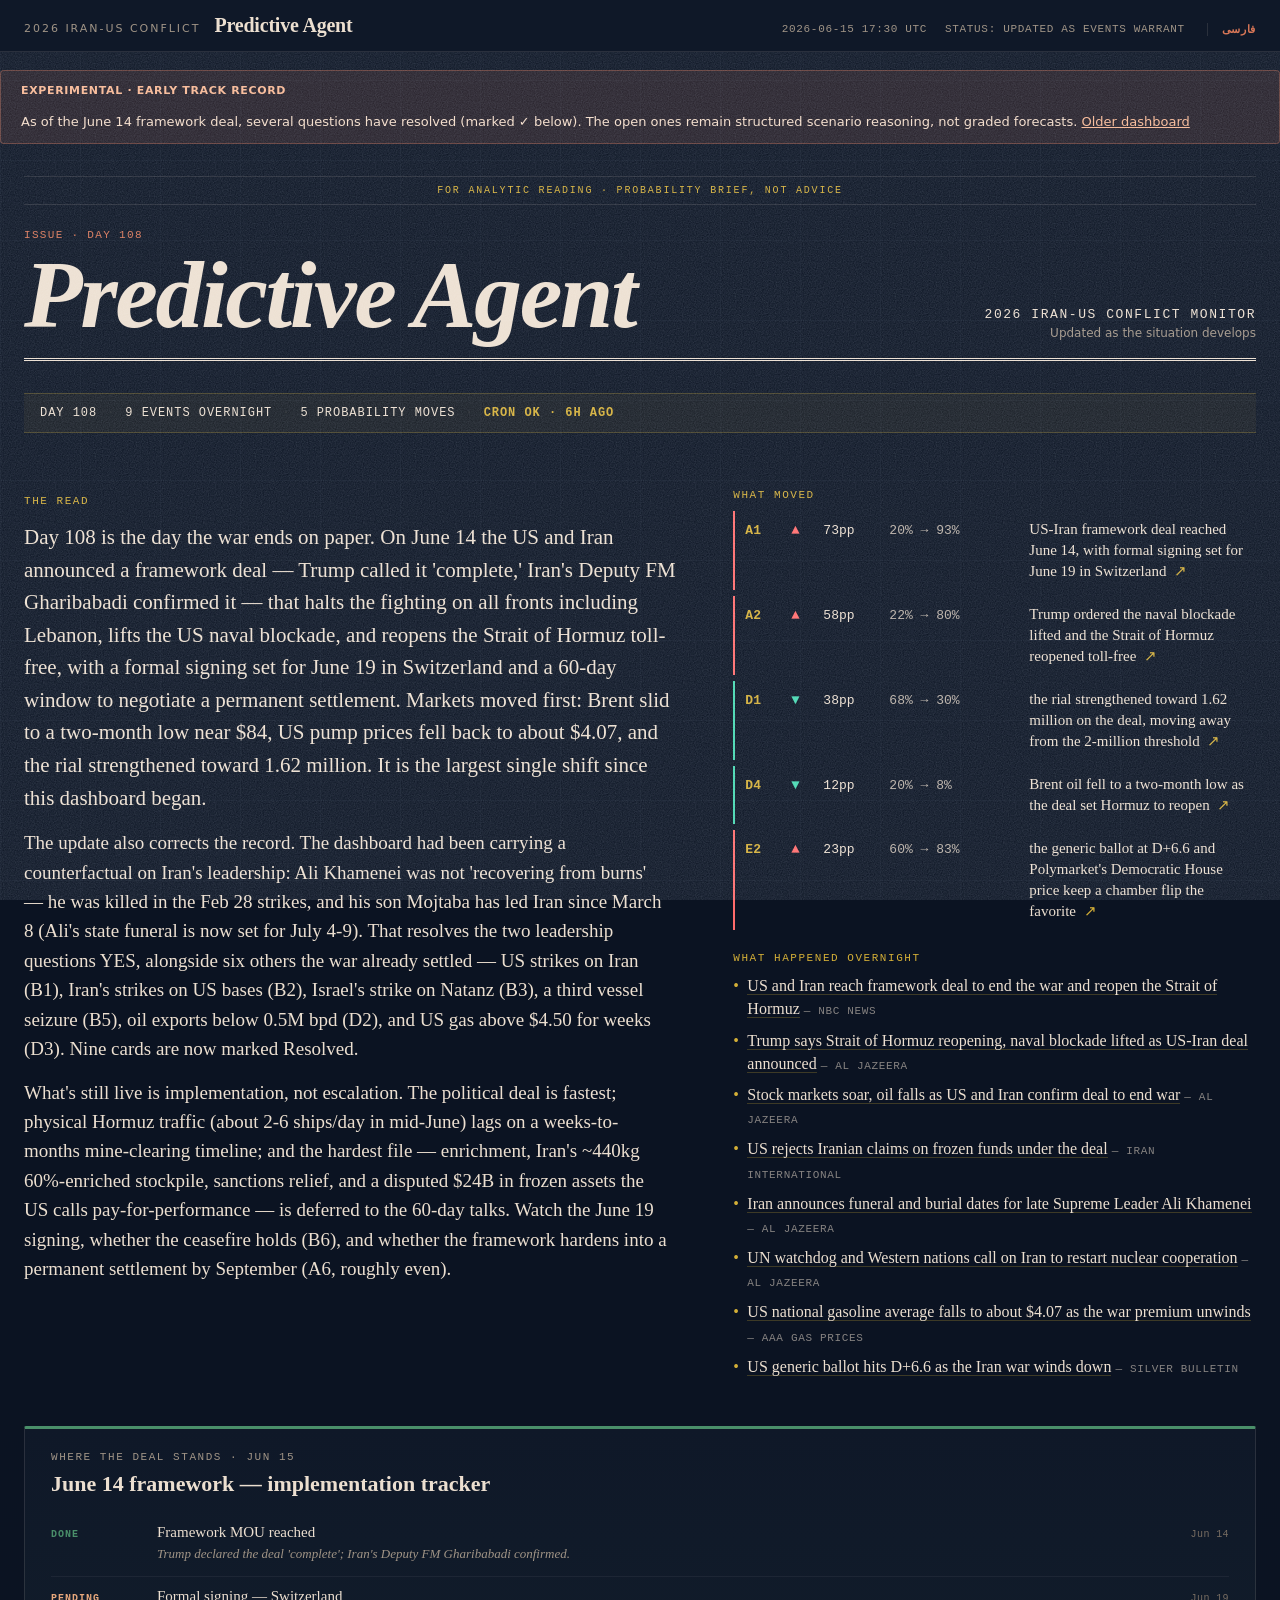
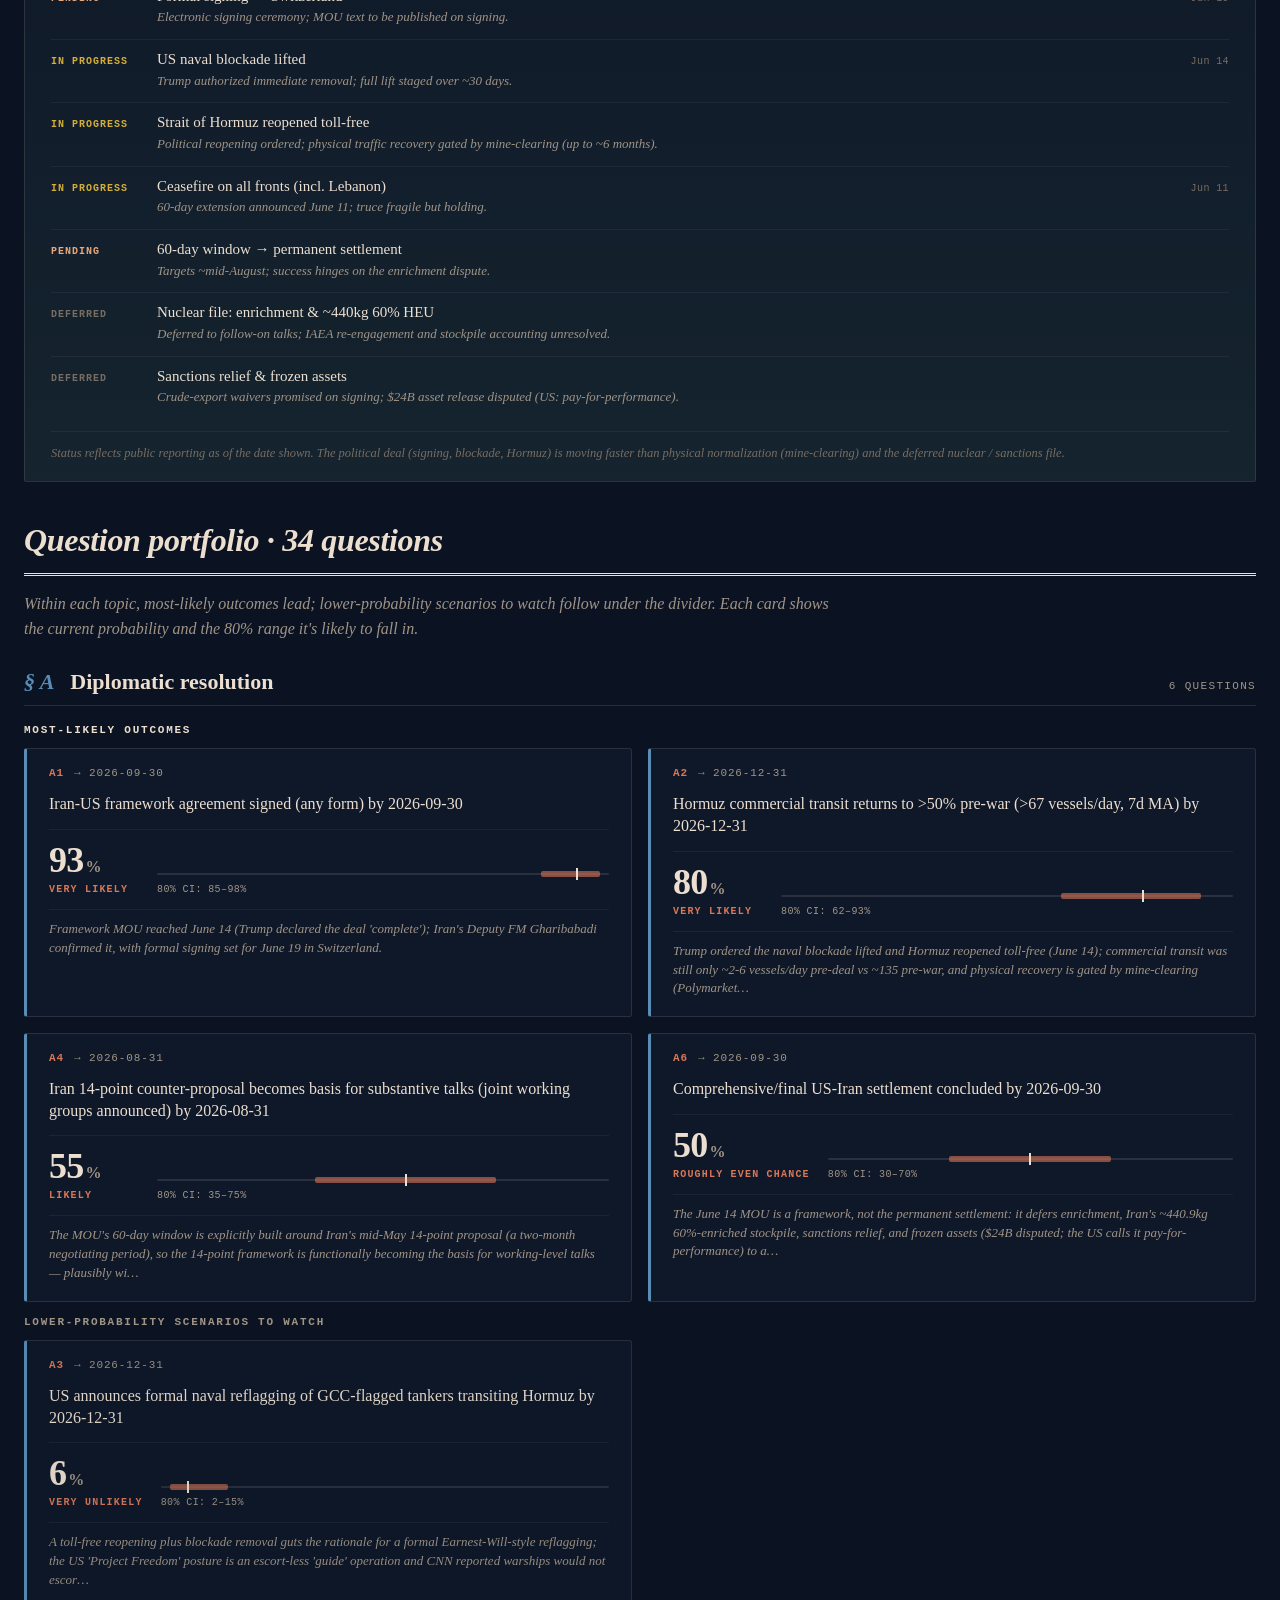
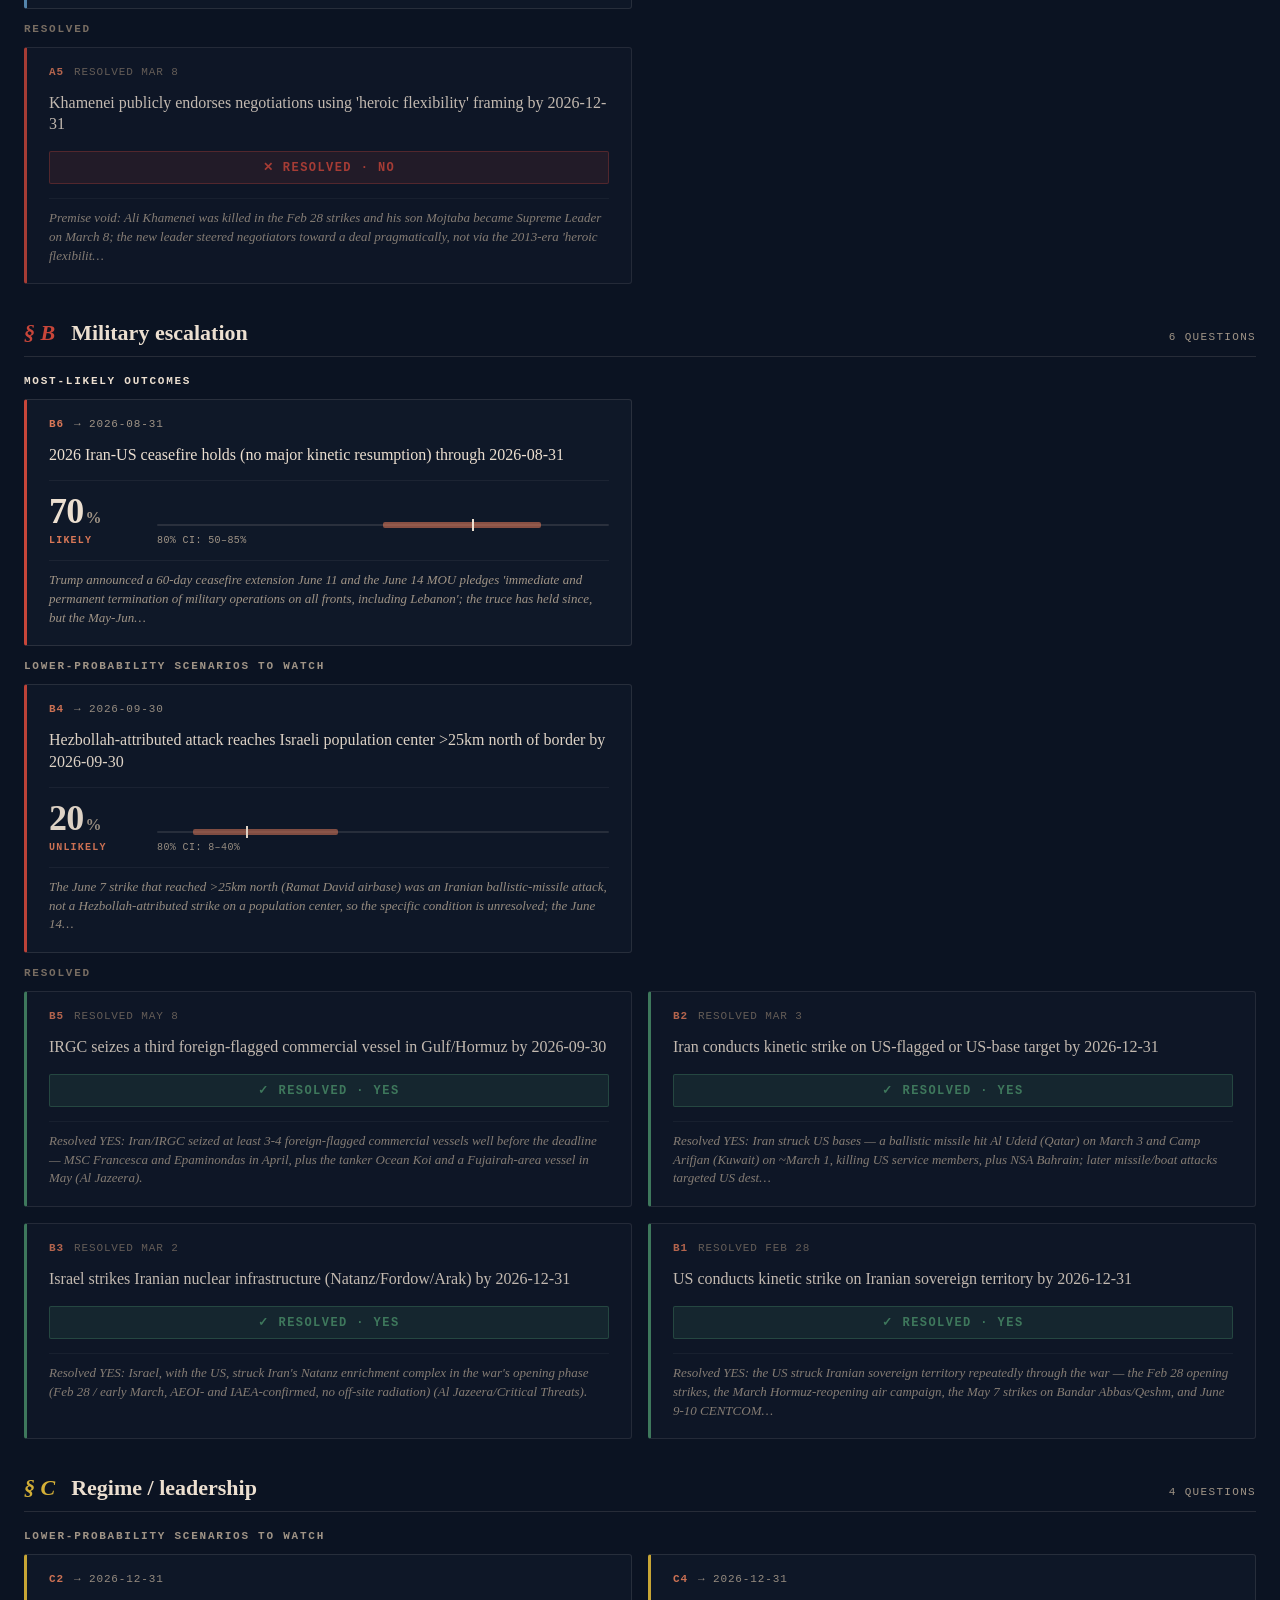
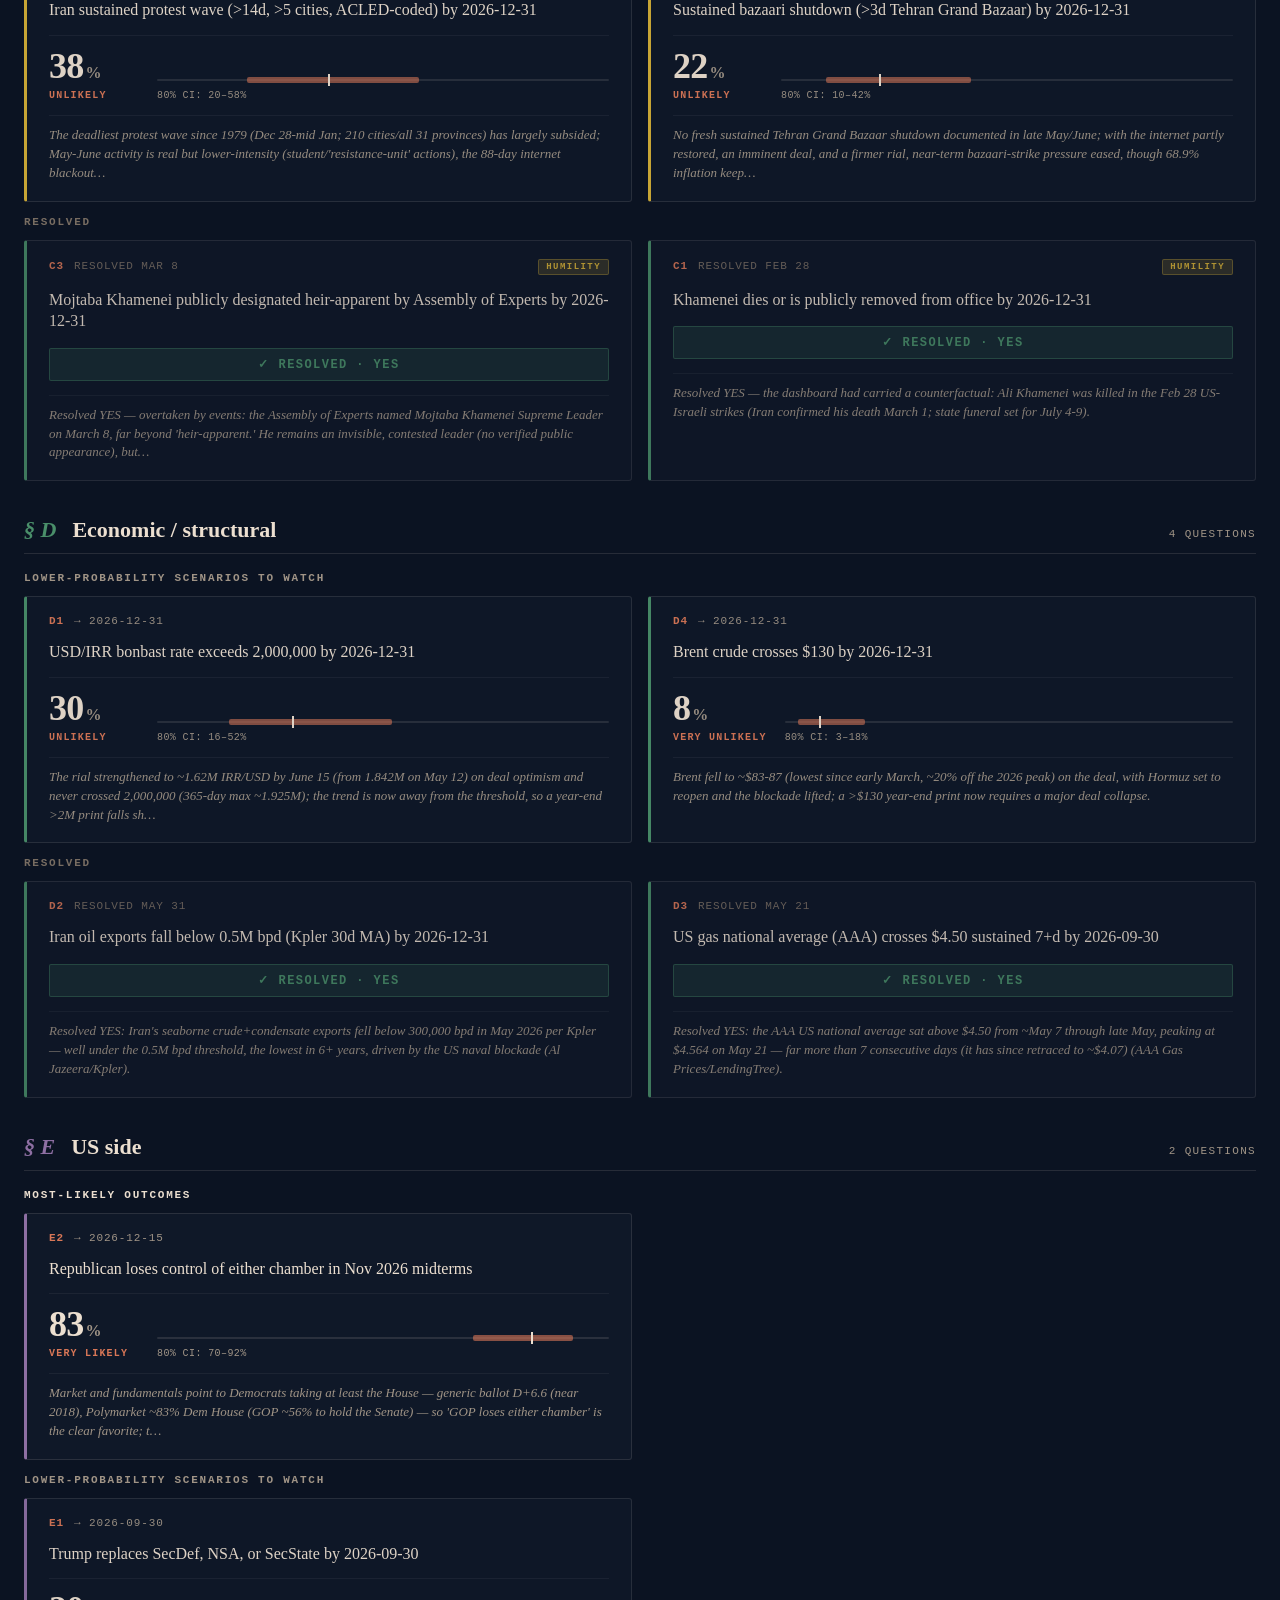
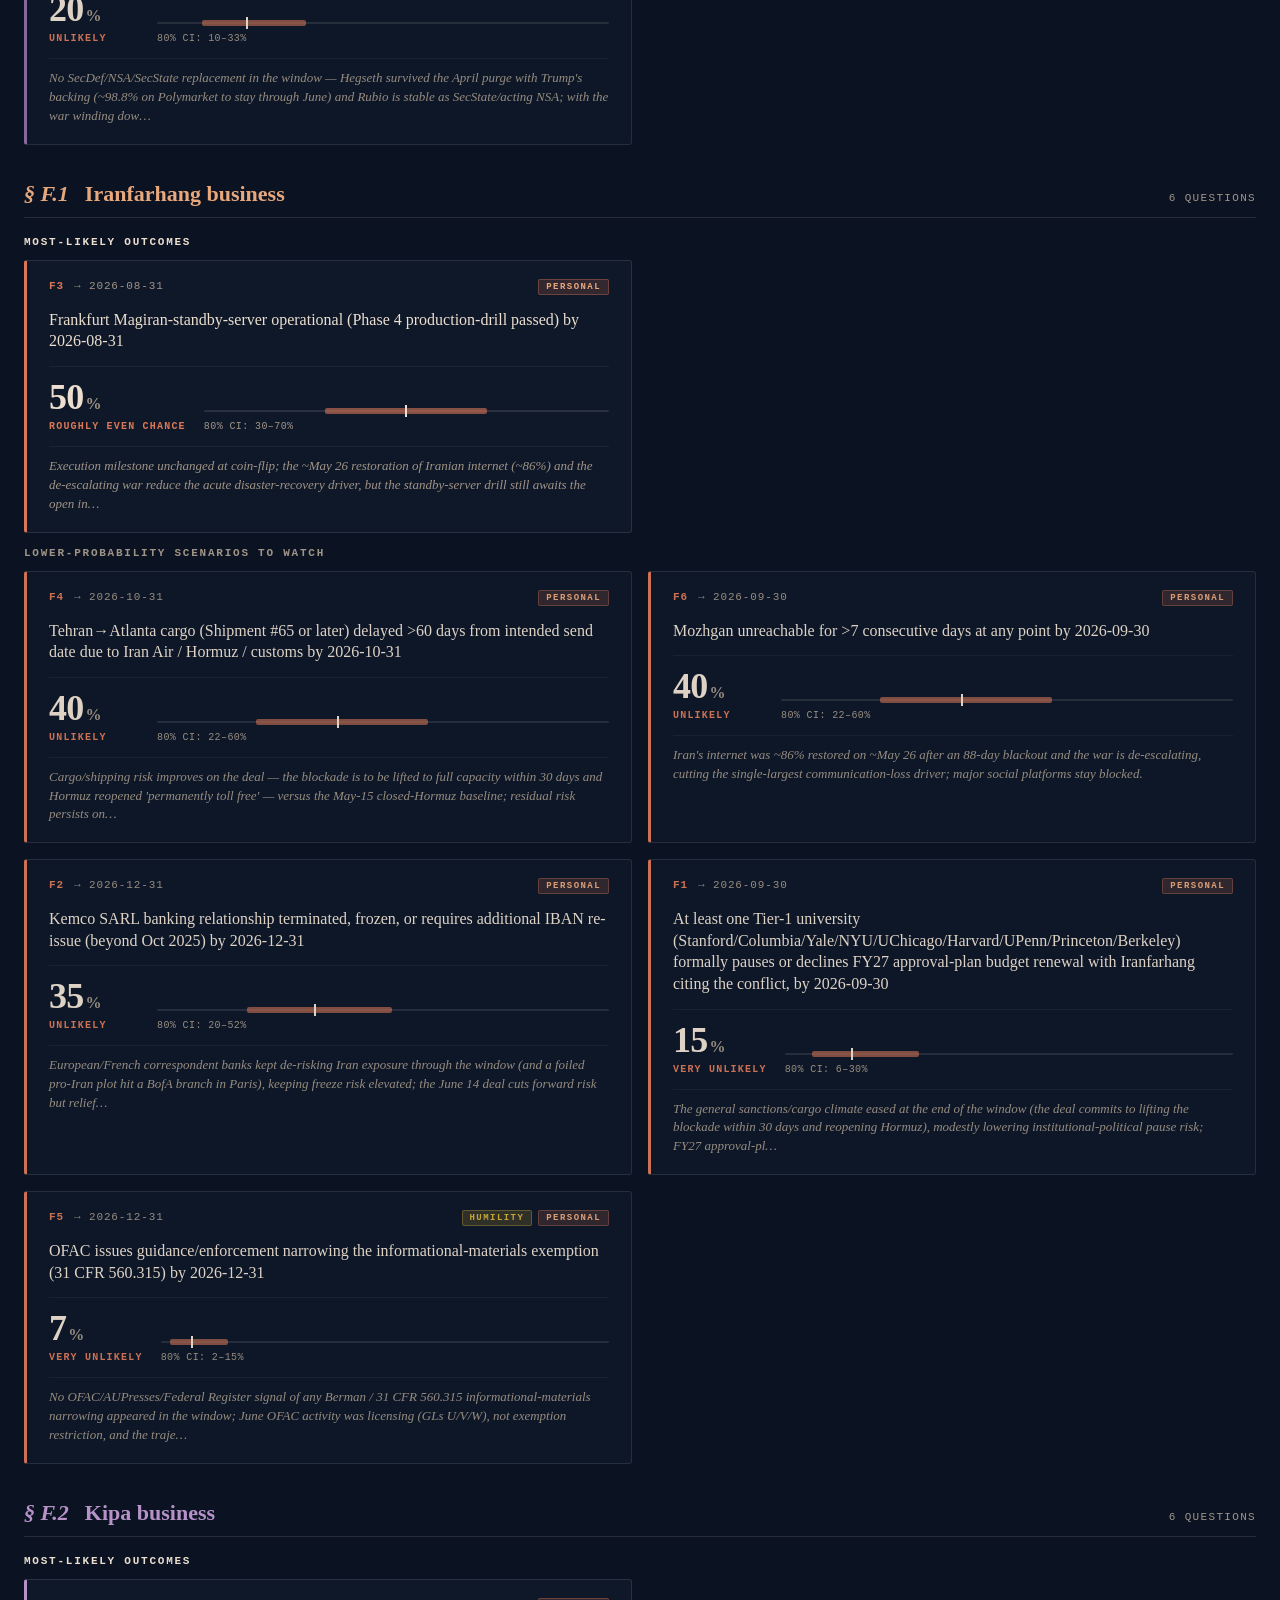
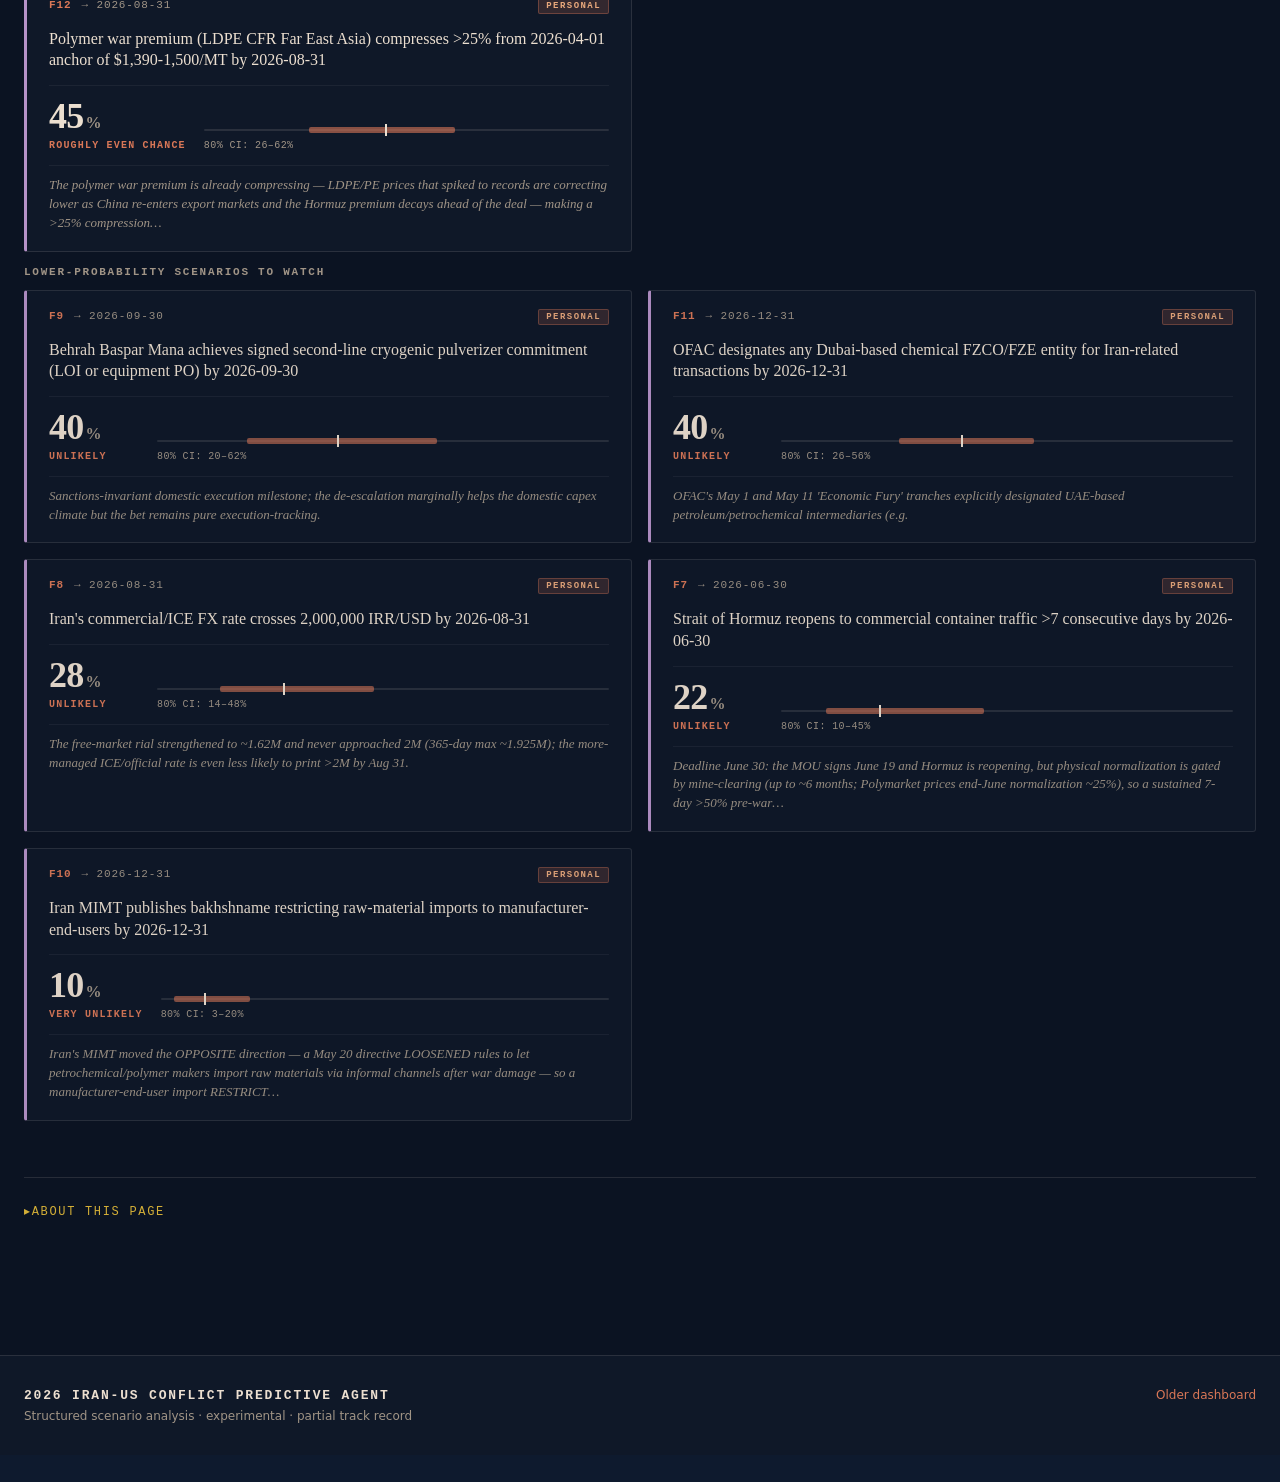
==== commit bb9476ac: "Deal-era refresh (D108): re-rate 32 + resolve 9 + A6/B6, deal tracker, resolution rendering Full aud" ====
--- a/index.html
+++ b/index.html
@@ -6,9 +6,9 @@
   <meta name="theme-color" content="#0b1322" />
   <title>2026 Iran Conflict — Predictive Agent</title>
   <meta property="og:title" content="2026 Iran Conflict — Predictive Agent" />
-  <meta property="og:description" content="Daily-updated probability brief on 32 questions about the 2026 Iran-US conflict. Experimental — no track record yet." />
+  <meta property="og:description" content="Probability brief on 34 questions about the 2026 Iran-US conflict — now tracking the June 2026 framework deal. Experimental · partial track record." />
   <meta property="og:type" content="article" />
-  <meta name="description" content="Daily-updated probability brief on 32 questions about the 2026 Iran-US conflict. Experimental — no track record yet." />
+  <meta name="description" content="Probability brief on 34 questions about the 2026 Iran-US conflict — now tracking the June 2026 framework deal. Experimental · partial track record." />
   <link rel="stylesheet" href="dashboard.css" />
   
   <link rel="canonical" href="https://iran-war-dashboard-murex.vercel.app/" />
@@ -24,16 +24,16 @@
         <span class="topbar-title">Predictive Agent</span>
       </div>
       <div class="topbar-r">
-        <span class="topbar-meta">2026-05-25 11:09 UTC</span>
-        <span class="topbar-meta">Next: Daily 07:00 ET update</span>
+        <span class="topbar-meta">2026-06-15 17:30 UTC</span>
+        <span class="topbar-meta">Status: Updated as events warrant</span>
         <a class="topbar-meta lang-toggle" href="/fa.html" hreflang="fa" rel="alternate">فارسی</a>
       </div>
     </div>
   </div>
 
   <div class="experimental-banner agent-banner">
-    <strong>EXPERIMENTAL — UNCALIBRATED</strong>
-    <span>None of these questions has resolved yet, so the probabilities have no track record. Treat them as structured scenario reasoning, not as forecasts. <a href="/legacy">Older dashboard</a></span>
+    <strong>EXPERIMENTAL · EARLY TRACK RECORD</strong>
+    <span>As of the June 14 framework deal, several questions have resolved (marked ✓ below). The open ones remain structured scenario reasoning, not graded forecasts. <a href="/legacy">Older dashboard</a></span>
   </div>
 
   <main class="agent-page" role="main" aria-label="Predictive Agent">
@@ -42,22 +42,33 @@
       <div class="masthead-class">For analytic reading · Probability brief, not advice</div>
       <div class="masthead-row">
         <div class="masthead-l">
-          <div class="masthead-eyebrow">Issue · Day 87</div>
+          <div class="masthead-eyebrow">Issue · Day 108</div>
           <h1 class="masthead-title">Predictive Agent</h1>
         </div>
         <div class="masthead-r">
           <div class="masthead-publisher">2026 IRAN-US CONFLICT MONITOR</div>
-          <div class="masthead-publisher-sub">Daily 07:00 ET update</div>
+          <div class="masthead-publisher-sub">Updated as the situation develops</div>
         </div>
       </div>
       <div class="masthead-rule"></div>
     </header>
 
-    <div class="morning-brief"><div class="brief-strip brief-strip-fresh" role="status"><span class="brief-strip-day">Day 87</span><span class="brief-strip-sep">·</span><span class="brief-strip-events">6 events overnight</span><span class="brief-strip-sep">·</span><span class="brief-strip-moves">0 probability moves</span><span class="brief-strip-sep">·</span><span class="brief-strip-status">cron OK · 0h ago</span></div><section class="brief-read" role="region" aria-label="The read"><div class="brief-read-eyebrow">The read</div><p class="brief-read-p">Day 87: The Sunday announcement that President Trump promised did not arrive. US officials told Axios the Iran deal is still 'days away,' while Iran's Foreign Ministry accused Washington of obstruction — even as Secretary Rubio called the past 48 hours 'significant progress.' The ceasefire holds (Polymarket 99% through today). The rial edged down to ~1,709,000 IRR/USD on May 24, a modest improvement from 1,762,000 on D86, suggesting markets are partially pricing deal probability but not treating it as certain.</p>
-<p class="brief-read-p">The structural sticking points from D86 remain live: Mojtaba Khamenei's May 22 directive against removing enriched uranium from Iranian soil sits in direct contradiction to the nuclear terms being finalized; the US and Israel continue to demand full enrichment-program dismantlement, while Iran's opening offer is a moratorium and 30-day further talks. Polymarket now prices a permanent deal by December 31 at 80% — far above portfolio A1's 20% (Sep 30 deadline), reflecting both the later resolution horizon and recent optimism. The 60-day framework structure reported by Axios suggests the Sep-30 deadline for A1 is achievable if an MOU signs in the next 10–14 days.</p>
-<p class="brief-read-p">Watch over the next 24 hours: any formal White House or Iranian FM statement on an MOU signing; whether the May 25 ceasefire holds cleanly (99% Polymarket); movement on the enriched-uranium language. The operator may want to review A1 (framework agreement by Sep 30) and A2 (Hormuz &gt;50% by Dec 31) against Polymarket levels — both appear underpriced relative to current market consensus.</p></section><div class="brief-right-col"><section class="brief-movers brief-movers-empty" role="region" aria-label="What moved"><div class="brief-movers-eyebrow">What moved</div><p class="brief-empty-msg">No probability moves since the last update.</p></section><section class="brief-events" role="region" aria-label="What happened overnight"><div class="brief-events-eyebrow">What happened overnight</div><ul class="brief-event-list"><li class="brief-event-row"><a class="brief-event-headline" href="https://www.axios.com/2026/05/24/iran-deal-white-house-delay-days-trump" target="_blank" rel="noopener">Trump officials: Iran deal to end war still days away; Sunday announcement did not materialize</a> <span class="brief-event-source">— Axios</span></li><li class="brief-event-row"><a class="brief-event-headline" href="https://www.aljazeera.com/news/2026/5/24/marco-rubio-says-significant-progress-made-in-us-iran-talks-to-end-war" target="_blank" rel="noopener">US says Iran deal agreed in principle; Tehran accuses Washington of obstruction as Rubio cites 'significant progress'</a> <span class="brief-event-source">— Al Jazeera</span></li><li class="brief-event-row"><a class="brief-event-headline" href="https://www.axios.com/2026/05/24/iran-deal-strait-hormuz-sanctions-nuclear" target="_blank" rel="noopener">Khamenei reported to have endorsed broad deal template; uranium enrichment transfer remains unresolved sticking point</a> <span class="brief-event-source">— Axios</span></li><li class="brief-event-row"><a class="brief-event-headline" href="https://alanchand.com/en/currencies-price/usd-hav" target="_blank" rel="noopener">Iran rial remittance rate at 1,709,000 IRR/USD on May 24, edging lower from 1,762,000 the prior day</a> <span class="brief-event-source">— AlanChand</span></li><li class="brief-event-row"><a class="brief-event-headline" href="https://polymarket.com/event/us-x-iran-permanent-peace-deal-by-december-31-2026" target="_blank" rel="noopener">Polymarket: Permanent US-Iran deal by Dec 31, 2026 priced at 80%; ceasefire through May 25 at 99%</a> <span class="brief-event-source">— Polymarket</span></li><li class="brief-event-row"><a class="brief-event-headline" href="https://www.aljazeera.com/news/2026/5/20/iran-says-it-coordinated-crossing-of-26-vessels-out-of-strait-of-hormuz" target="_blank" rel="noopener">Iran coordinated passage of 26 vessels through Hormuz in 24 hours as IRGC maintains control authority</a> <span class="brief-event-source">— Al Jazeera</span></li></ul></section></div></div>
-
-    <section class="board" role="region" aria-label="Question portfolio · 32 questions"><h2 class="board-h">Question portfolio · 32 questions</h2>
+    <div class="morning-brief"><div class="brief-strip brief-strip-fresh" role="status"><span class="brief-strip-day">Day 108</span><span class="brief-strip-sep">·</span><span class="brief-strip-events">9 events overnight</span><span class="brief-strip-sep">·</span><span class="brief-strip-moves">5 probability moves</span><span class="brief-strip-sep">·</span><span class="brief-strip-status">cron OK · 6h ago</span></div><section class="brief-read" role="region" aria-label="The read"><div class="brief-read-eyebrow">The read</div><p class="brief-read-p">Day 108 is the day the war ends on paper. On June 14 the US and Iran announced a framework deal — Trump called it 'complete,' Iran's Deputy FM Gharibabadi confirmed it — that halts the fighting on all fronts including Lebanon, lifts the US naval blockade, and reopens the Strait of Hormuz toll-free, with a formal signing set for June 19 in Switzerland and a 60-day window to negotiate a permanent settlement. Markets moved first: Brent slid to a two-month low near $84, US pump prices fell back to about $4.07, and the rial strengthened toward 1.62 million. It is the largest single shift since this dashboard began.</p>
+<p class="brief-read-p">The update also corrects the record. The dashboard had been carrying a counterfactual on Iran's leadership: Ali Khamenei was not 'recovering from burns' — he was killed in the Feb 28 strikes, and his son Mojtaba has led Iran since March 8 (Ali's state funeral is now set for July 4-9). That resolves the two leadership questions YES, alongside six others the war already settled — US strikes on Iran (B1), Iran's strikes on US bases (B2), Israel's strike on Natanz (B3), a third vessel seizure (B5), oil exports below 0.5M bpd (D2), and US gas above $4.50 for weeks (D3). Nine cards are now marked Resolved.</p>
+<p class="brief-read-p">What's still live is implementation, not escalation. The political deal is fastest; physical Hormuz traffic (about 2-6 ships/day in mid-June) lags on a weeks-to-months mine-clearing timeline; and the hardest file — enrichment, Iran's ~440kg 60%-enriched stockpile, sanctions relief, and a disputed $24B in frozen assets the US calls pay-for-performance — is deferred to the 60-day talks. Watch the June 19 signing, whether the ceasefire holds (B6), and whether the framework hardens into a permanent settlement by September (A6, roughly even).</p></section><div class="brief-right-col"><section class="brief-movers" role="region" aria-label="What moved"><div class="brief-movers-eyebrow">What moved</div><ul class="brief-mover-list"><li class="brief-mover-row mover-up"><span class="brief-mover-qid">A1</span><span class="brief-mover-arrow">▲</span><span class="brief-mover-delta">73pp</span><span class="brief-mover-vals">20% → 93%</span><span class="brief-mover-why">US-Iran framework deal reached June 14, with formal signing set for June 19 in Switzerland <a class="brief-mover-cite" href="https://www.nbcnews.com/news/us-news/deal-reached-united-states-iran-war-rcna350039" target="_blank" rel="noopener">↗</a></span></li><li class="brief-mover-row mover-up"><span class="brief-mover-qid">A2</span><span class="brief-mover-arrow">▲</span><span class="brief-mover-delta">58pp</span><span class="brief-mover-vals">22% → 80%</span><span class="brief-mover-why">Trump ordered the naval blockade lifted and the Strait of Hormuz reopened toll-free <a class="brief-mover-cite" href="https://www.aljazeera.com/news/2026/6/14/us-iran-ceasefire-deal-announced-trump-says-strait-of-hormuz-reopening" target="_blank" rel="noopener">↗</a></span></li><li class="brief-mover-row mover-down"><span class="brief-mover-qid">D1</span><span class="brief-mover-arrow">▼</span><span class="brief-mover-delta">38pp</span><span class="brief-mover-vals">68% → 30%</span><span class="brief-mover-why">the rial strengthened toward 1.62 million on the deal, moving away from the 2-million threshold <a class="brief-mover-cite" href="https://alanchand.com/en/currencies-price/usd" target="_blank" rel="noopener">↗</a></span></li><li class="brief-mover-row mover-down"><span class="brief-mover-qid">D4</span><span class="brief-mover-arrow">▼</span><span class="brief-mover-delta">12pp</span><span class="brief-mover-vals">20% → 8%</span><span class="brief-mover-why">Brent oil fell to a two-month low as the deal set Hormuz to reopen <a class="brief-mover-cite" href="https://www.aljazeera.com/economy/2026/6/15/stock-markets-soar-oil-falls-as-us-iran-confirm-deal-to-end-war" target="_blank" rel="noopener">↗</a></span></li><li class="brief-mover-row mover-up"><span class="brief-mover-qid">E2</span><span class="brief-mover-arrow">▲</span><span class="brief-mover-delta">23pp</span><span class="brief-mover-vals">60% → 83%</span><span class="brief-mover-why">the generic ballot at D+6.6 and Polymarket's Democratic House price keep a chamber flip the favorite <a class="brief-mover-cite" href="https://www.natesilver.net/p/generic-ballot-average-2026-nate-silver-bulletin-congress-polls" target="_blank" rel="noopener">↗</a></span></li></ul></section><section class="brief-events" role="region" aria-label="What happened overnight"><div class="brief-events-eyebrow">What happened overnight</div><ul class="brief-event-list"><li class="brief-event-row"><a class="brief-event-headline" href="https://www.nbcnews.com/news/us-news/deal-reached-united-states-iran-war-rcna350039" target="_blank" rel="noopener">US and Iran reach framework deal to end the war and reopen the Strait of Hormuz</a> <span class="brief-event-source">— NBC News</span></li><li class="brief-event-row"><a class="brief-event-headline" href="https://www.aljazeera.com/news/2026/6/14/us-iran-ceasefire-deal-announced-trump-says-strait-of-hormuz-reopening" target="_blank" rel="noopener">Trump says Strait of Hormuz reopening, naval blockade lifted as US-Iran deal announced</a> <span class="brief-event-source">— Al Jazeera</span></li><li class="brief-event-row"><a class="brief-event-headline" href="https://www.aljazeera.com/economy/2026/6/15/stock-markets-soar-oil-falls-as-us-iran-confirm-deal-to-end-war" target="_blank" rel="noopener">Stock markets soar, oil falls as US and Iran confirm deal to end war</a> <span class="brief-event-source">— Al Jazeera</span></li><li class="brief-event-row"><a class="brief-event-headline" href="https://www.iranintl.com/en/202606159822" target="_blank" rel="noopener">US rejects Iranian claims on frozen funds under the deal</a> <span class="brief-event-source">— Iran International</span></li><li class="brief-event-row"><a class="brief-event-headline" href="https://www.aljazeera.com/news/2026/6/13/iran-announces-funeral-burial-dates-for-late-supreme-leader-khamenei" target="_blank" rel="noopener">Iran announces funeral and burial dates for late Supreme Leader Ali Khamenei</a> <span class="brief-event-source">— Al Jazeera</span></li><li class="brief-event-row"><a class="brief-event-headline" href="https://www.aljazeera.com/news/2026/6/8/un-watchdog-western-nations-call-on-iran-to-restart-nuclear-cooperation" target="_blank" rel="noopener">UN watchdog and Western nations call on Iran to restart nuclear cooperation</a> <span class="brief-event-source">— Al Jazeera</span></li><li class="brief-event-row"><a class="brief-event-headline" href="https://gasprices.aaa.com/" target="_blank" rel="noopener">US national gasoline average falls to about $4.07 as the war premium unwinds</a> <span class="brief-event-source">— AAA Gas Prices</span></li><li class="brief-event-row"><a class="brief-event-headline" href="https://www.natesilver.net/p/generic-ballot-average-2026-nate-silver-bulletin-congress-polls" target="_blank" rel="noopener">US generic ballot hits D+6.6 as the Iran war winds down</a> <span class="brief-event-source">— Silver Bulletin</span></li></ul></section></div></div>
+
+    
+      <section class="deal-tracker" role="region" aria-label="June 14 framework — implementation tracker">
+        <div class="deal-tracker-eyebrow">Where the deal stands · <bdi dir="ltr">Jun 15</bdi></div>
+        <h2 class="deal-tracker-h" dir="auto">June 14 framework — implementation tracker</h2>
+        <ul class="deal-tracker-list">
+          <li class="deal-item deal-item-done"><span class="deal-status deal-status-done">Done</span><span class="deal-body"><span class="deal-label" dir="auto">Framework MOU reached</span><span class="deal-detail" dir="auto">Trump declared the deal 'complete'; Iran's Deputy FM Gharibabadi confirmed.</span></span><bdi class="deal-date" dir="ltr">Jun 14</bdi></li><li class="deal-item deal-item-pending"><span class="deal-status deal-status-pending">Pending</span><span class="deal-body"><span class="deal-label" dir="auto">Formal signing — Switzerland</span><span class="deal-detail" dir="auto">Electronic signing ceremony; MOU text to be published on signing.</span></span><bdi class="deal-date" dir="ltr">Jun 19</bdi></li><li class="deal-item deal-item-progress"><span class="deal-status deal-status-progress">In progress</span><span class="deal-body"><span class="deal-label" dir="auto">US naval blockade lifted</span><span class="deal-detail" dir="auto">Trump authorized immediate removal; full lift staged over ~30 days.</span></span><bdi class="deal-date" dir="ltr">Jun 14</bdi></li><li class="deal-item deal-item-progress"><span class="deal-status deal-status-progress">In progress</span><span class="deal-body"><span class="deal-label" dir="auto">Strait of Hormuz reopened toll-free</span><span class="deal-detail" dir="auto">Political reopening ordered; physical traffic recovery gated by mine-clearing (up to ~6 months).</span></span></li><li class="deal-item deal-item-progress"><span class="deal-status deal-status-progress">In progress</span><span class="deal-body"><span class="deal-label" dir="auto">Ceasefire on all fronts (incl. Lebanon)</span><span class="deal-detail" dir="auto">60-day extension announced June 11; truce fragile but holding.</span></span><bdi class="deal-date" dir="ltr">Jun 11</bdi></li><li class="deal-item deal-item-pending"><span class="deal-status deal-status-pending">Pending</span><span class="deal-body"><span class="deal-label" dir="auto">60-day window → permanent settlement</span><span class="deal-detail" dir="auto">Targets ~mid-August; success hinges on the enrichment dispute.</span></span></li><li class="deal-item deal-item-deferred"><span class="deal-status deal-status-deferred">Deferred</span><span class="deal-body"><span class="deal-label" dir="auto">Nuclear file: enrichment &amp; ~440kg 60% HEU</span><span class="deal-detail" dir="auto">Deferred to follow-on talks; IAEA re-engagement and stockpile accounting unresolved.</span></span></li><li class="deal-item deal-item-deferred"><span class="deal-status deal-status-deferred">Deferred</span><span class="deal-body"><span class="deal-label" dir="auto">Sanctions relief &amp; frozen assets</span><span class="deal-detail" dir="auto">Crude-export waivers promised on signing; $24B asset release disputed (US: pay-for-performance).</span></span></li>
+        </ul>
+        <p class="deal-tracker-foot">Status reflects public reporting as of the date shown. The political deal (signing, blockade, Hormuz) is moving faster than physical normalization (mine-clearing) and the deferred nuclear / sanctions file.</p>
+      </section>
+    
+
+    <section class="board" role="region" aria-label="Question portfolio · 34 questions"><h2 class="board-h">Question portfolio · 34 questions</h2>
 <p class="board-sub">Within each topic, most-likely outcomes lead; lower-probability scenarios to watch follow under the divider. Each card shows the current probability and the 80% range it's likely to fall in.</p>
 
 
@@ -65,85 +76,116 @@
             <header class="board-cat-head">
               <span class="board-cat-num">§ A</span>
               <h3 class="board-cat-title">Diplomatic resolution</h3>
-              <span class="board-cat-count">5 questions</span>
+              <span class="board-cat-count">6 questions</span>
             </header>
             
+              <div class="board-cluster board-cluster-likely">
+                <h4 class="board-cluster-h">Most-likely outcomes</h4>
+                <div class="board-grid">
+                  
+      <article class="qcard qcard-cat-diplomacy qcard-prob-very-likely" id="q-A1">
+        <header class="qcard-head">
+          <span class="qcard-id">A1</span>
+          <bdi class="qcard-deadline" dir="ltr">→ 2026-09-30</bdi>
+          <span class="qcard-flags"></span>
+        </header>
+        <h3 class="qcard-question" dir="auto">Iran-US framework agreement signed (any form) by 2026-09-30</h3>
+        <div class="qcard-numbers">
+          <div class="qcard-prob">
+            <span class="qcard-prob-num">93<span class="qcard-prob-pct">%</span></span>
+            <span class="qcard-prob-label">very likely</span>
+          </div>
+          <div class="qcard-ci">
+            <span class="qcard-ci-bar" aria-label="80% CI: 85–98%">
+              <span class="qcard-ci-track"></span>
+              <span class="qcard-ci-fill" style="left: 85%; width: 13%"></span>
+              <span class="qcard-ci-mark" style="left: 93%"></span>
+            </span>
+            <span class="qcard-ci-label">80% CI: <bdi dir="ltr">85–98%</bdi></span>
+          </div>
+        </div>
+        <p class="qcard-note" dir="auto">Framework MOU reached June 14 (Trump declared the deal 'complete'); Iran's Deputy FM Gharibabadi confirmed it, with formal signing set for June 19 in Switzerland.</p>
+      </article>
+    
+      <article class="qcard qcard-cat-diplomacy qcard-prob-very-likely" id="q-A2">
+        <header class="qcard-head">
+          <span class="qcard-id">A2</span>
+          <bdi class="qcard-deadline" dir="ltr">→ 2026-12-31</bdi>
+          <span class="qcard-flags"></span>
+        </header>
+        <h3 class="qcard-question" dir="auto">Hormuz commercial transit returns to &gt;50% pre-war (&gt;67 vessels/day, 7d MA) by 2026-12-31</h3>
+        <div class="qcard-numbers">
+          <div class="qcard-prob">
+            <span class="qcard-prob-num">80<span class="qcard-prob-pct">%</span></span>
+            <span class="qcard-prob-label">very likely</span>
+          </div>
+          <div class="qcard-ci">
+            <span class="qcard-ci-bar" aria-label="80% CI: 62–93%">
+              <span class="qcard-ci-track"></span>
+              <span class="qcard-ci-fill" style="left: 62%; width: 31%"></span>
+              <span class="qcard-ci-mark" style="left: 80%"></span>
+            </span>
+            <span class="qcard-ci-label">80% CI: <bdi dir="ltr">62–93%</bdi></span>
+          </div>
+        </div>
+        <p class="qcard-note" dir="auto">Trump ordered the naval blockade lifted and Hormuz reopened toll-free (June 14); commercial transit was still only ~2-6 vessels/day pre-deal vs ~135 pre-war, and physical recovery is gated by mine-clearing (Polymarket…</p>
+      </article>
+    
+      <article class="qcard qcard-cat-diplomacy qcard-prob-likely" id="q-A4">
+        <header class="qcard-head">
+          <span class="qcard-id">A4</span>
+          <bdi class="qcard-deadline" dir="ltr">→ 2026-08-31</bdi>
+          <span class="qcard-flags"></span>
+        </header>
+        <h3 class="qcard-question" dir="auto">Iran 14-point counter-proposal becomes basis for substantive talks (joint working groups announced) by 2026-08-31</h3>
+        <div class="qcard-numbers">
+          <div class="qcard-prob">
+            <span class="qcard-prob-num">55<span class="qcard-prob-pct">%</span></span>
+            <span class="qcard-prob-label">likely</span>
+          </div>
+          <div class="qcard-ci">
+            <span class="qcard-ci-bar" aria-label="80% CI: 35–75%">
+              <span class="qcard-ci-track"></span>
+              <span class="qcard-ci-fill" style="left: 35%; width: 40%"></span>
+              <span class="qcard-ci-mark" style="left: 55%"></span>
+            </span>
+            <span class="qcard-ci-label">80% CI: <bdi dir="ltr">35–75%</bdi></span>
+          </div>
+        </div>
+        <p class="qcard-note" dir="auto">The MOU's 60-day window is explicitly built around Iran's mid-May 14-point proposal (a two-month negotiating period), so the 14-point framework is functionally becoming the basis for working-level talks — plausibly wi…</p>
+      </article>
+    
+      <article class="qcard qcard-cat-diplomacy qcard-prob-roughly-even-chance" id="q-A6">
+        <header class="qcard-head">
+          <span class="qcard-id">A6</span>
+          <bdi class="qcard-deadline" dir="ltr">→ 2026-09-30</bdi>
+          <span class="qcard-flags"></span>
+        </header>
+        <h3 class="qcard-question" dir="auto">Comprehensive/final US-Iran settlement concluded by 2026-09-30</h3>
+        <div class="qcard-numbers">
+          <div class="qcard-prob">
+            <span class="qcard-prob-num">50<span class="qcard-prob-pct">%</span></span>
+            <span class="qcard-prob-label">roughly even chance</span>
+          </div>
+          <div class="qcard-ci">
+            <span class="qcard-ci-bar" aria-label="80% CI: 30–70%">
+              <span class="qcard-ci-track"></span>
+              <span class="qcard-ci-fill" style="left: 30%; width: 40%"></span>
+              <span class="qcard-ci-mark" style="left: 50%"></span>
+            </span>
+            <span class="qcard-ci-label">80% CI: <bdi dir="ltr">30–70%</bdi></span>
+          </div>
+        </div>
+        <p class="qcard-note" dir="auto">The June 14 MOU is a framework, not the permanent settlement: it defers enrichment, Iran's ~440.9kg 60%-enriched stockpile, sanctions relief, and frozen assets ($24B disputed; the US calls it pay-for-performance) to a…</p>
+      </article>
+    
+                </div>
+              </div>
+            <hr class="board-cluster-divider" aria-hidden="true" />
               <div class="board-cluster board-cluster-tail">
                 <h4 class="board-cluster-h">Lower-probability scenarios to watch</h4>
                 <div class="board-grid">
                   
-      <article class="qcard qcard-cat-diplomacy qcard-prob-unlikely" id="q-A4">
-        <header class="qcard-head">
-          <span class="qcard-id">A4</span>
-          <bdi class="qcard-deadline" dir="ltr">→ 2026-08-31</bdi>
-          <span class="qcard-flags"></span>
-        </header>
-        <h3 class="qcard-question" dir="auto">Iran 14-point counter-proposal becomes basis for substantive talks (joint working groups announced) by 2026-08-31</h3>
-        <div class="qcard-numbers">
-          <div class="qcard-prob">
-            <span class="qcard-prob-num">25<span class="qcard-prob-pct">%</span></span>
-            <span class="qcard-prob-label">unlikely</span>
-          </div>
-          <div class="qcard-ci">
-            <span class="qcard-ci-bar" aria-label="80% CI: 12–42%">
-              <span class="qcard-ci-track"></span>
-              <span class="qcard-ci-fill" style="left: 12%; width: 30%"></span>
-              <span class="qcard-ci-mark" style="left: 25%"></span>
-            </span>
-            <span class="qcard-ci-label">80% CI: <bdi dir="ltr">12–42%</bdi></span>
-          </div>
-        </div>
-        <p class="qcard-note" dir="auto">The 14-point proposal is effectively superseded.</p>
-      </article>
-    
-      <article class="qcard qcard-cat-diplomacy qcard-prob-unlikely" id="q-A2">
-        <header class="qcard-head">
-          <span class="qcard-id">A2</span>
-          <bdi class="qcard-deadline" dir="ltr">→ 2026-12-31</bdi>
-          <span class="qcard-flags"></span>
-        </header>
-        <h3 class="qcard-question" dir="auto">Hormuz commercial transit returns to &gt;50% pre-war (&gt;67 vessels/day, 7d MA) by 2026-12-31</h3>
-        <div class="qcard-numbers">
-          <div class="qcard-prob">
-            <span class="qcard-prob-num">22<span class="qcard-prob-pct">%</span></span>
-            <span class="qcard-prob-label">unlikely</span>
-          </div>
-          <div class="qcard-ci">
-            <span class="qcard-ci-bar" aria-label="80% CI: 10–38%">
-              <span class="qcard-ci-track"></span>
-              <span class="qcard-ci-fill" style="left: 10%; width: 28%"></span>
-              <span class="qcard-ci-mark" style="left: 22%"></span>
-            </span>
-            <span class="qcard-ci-label">80% CI: <bdi dir="ltr">10–38%</bdi></span>
-          </div>
-        </div>
-        <p class="qcard-note" dir="auto">Hormuz effectively closed — no commercial transits recorded since May 4 (D66).</p>
-      </article>
-    
-      <article class="qcard qcard-cat-diplomacy qcard-prob-unlikely" id="q-A1">
-        <header class="qcard-head">
-          <span class="qcard-id">A1</span>
-          <bdi class="qcard-deadline" dir="ltr">→ 2026-09-30</bdi>
-          <span class="qcard-flags"></span>
-        </header>
-        <h3 class="qcard-question" dir="auto">Iran-US framework agreement signed (any form) by 2026-09-30</h3>
-        <div class="qcard-numbers">
-          <div class="qcard-prob">
-            <span class="qcard-prob-num">20<span class="qcard-prob-pct">%</span></span>
-            <span class="qcard-prob-label">unlikely</span>
-          </div>
-          <div class="qcard-ci">
-            <span class="qcard-ci-bar" aria-label="80% CI: 9–36%">
-              <span class="qcard-ci-track"></span>
-              <span class="qcard-ci-fill" style="left: 9%; width: 27%"></span>
-              <span class="qcard-ci-mark" style="left: 20%"></span>
-            </span>
-            <span class="qcard-ci-label">80% CI: <bdi dir="ltr">9–36%</bdi></span>
-          </div>
-        </div>
-        <p class="qcard-note" dir="auto">D74: Trump rejected Iran's phased counter-proposal on D72 as &quot;TOTALLY UNACCEPTABLE&quot; and called the ceasefire &quot;on life support&quot; D73.</p>
-      </article>
-    
       <article class="qcard qcard-cat-diplomacy qcard-prob-very-unlikely" id="q-A3">
         <header class="qcard-head">
           <span class="qcard-id">A3</span>
@@ -153,43 +195,37 @@
         <h3 class="qcard-question" dir="auto">US announces formal naval reflagging of GCC-flagged tankers transiting Hormuz by 2026-12-31</h3>
         <div class="qcard-numbers">
           <div class="qcard-prob">
-            <span class="qcard-prob-num">10<span class="qcard-prob-pct">%</span></span>
+            <span class="qcard-prob-num">6<span class="qcard-prob-pct">%</span></span>
             <span class="qcard-prob-label">very unlikely</span>
           </div>
           <div class="qcard-ci">
-            <span class="qcard-ci-bar" aria-label="80% CI: 4–20%">
-              <span class="qcard-ci-track"></span>
-              <span class="qcard-ci-fill" style="left: 4%; width: 16%"></span>
-              <span class="qcard-ci-mark" style="left: 10%"></span>
-            </span>
-            <span class="qcard-ci-label">80% CI: <bdi dir="ltr">4–20%</bdi></span>
-          </div>
-        </div>
-        <p class="qcard-note" dir="auto">Project Freedom suspended D68 after 48h — that was the de-facto reflagging.</p>
-      </article>
-    
-      <article class="qcard qcard-cat-diplomacy qcard-prob-very-unlikely" id="q-A5">
+            <span class="qcard-ci-bar" aria-label="80% CI: 2–15%">
+              <span class="qcard-ci-track"></span>
+              <span class="qcard-ci-fill" style="left: 2%; width: 13%"></span>
+              <span class="qcard-ci-mark" style="left: 6%"></span>
+            </span>
+            <span class="qcard-ci-label">80% CI: <bdi dir="ltr">2–15%</bdi></span>
+          </div>
+        </div>
+        <p class="qcard-note" dir="auto">A toll-free reopening plus blockade removal guts the rationale for a formal Earnest-Will-style reflagging; the US 'Project Freedom' posture is an escort-less 'guide' operation and CNN reported warships would not escor…</p>
+      </article>
+    
+                </div>
+              </div>
+            <hr class="board-cluster-divider" aria-hidden="true" />
+              <div class="board-cluster board-cluster-resolved">
+                <h4 class="board-cluster-h">Resolved</h4>
+                <div class="board-grid">
+                  
+      <article class="qcard qcard-cat-diplomacy qcard-resolved qcard-resolved-no" id="q-A5">
         <header class="qcard-head">
           <span class="qcard-id">A5</span>
-          <bdi class="qcard-deadline" dir="ltr">→ 2026-12-31</bdi>
+          <bdi class="qcard-resolved-on" dir="ltr">resolved Mar 8</bdi>
           <span class="qcard-flags"></span>
         </header>
         <h3 class="qcard-question" dir="auto">Khamenei publicly endorses negotiations using 'heroic flexibility' framing by 2026-12-31</h3>
-        <div class="qcard-numbers">
-          <div class="qcard-prob">
-            <span class="qcard-prob-num">10<span class="qcard-prob-pct">%</span></span>
-            <span class="qcard-prob-label">very unlikely</span>
-          </div>
-          <div class="qcard-ci">
-            <span class="qcard-ci-bar" aria-label="80% CI: 3–22%">
-              <span class="qcard-ci-track"></span>
-              <span class="qcard-ci-fill" style="left: 3%; width: 19%"></span>
-              <span class="qcard-ci-mark" style="left: 10%"></span>
-            </span>
-            <span class="qcard-ci-label">80% CI: <bdi dir="ltr">3–22%</bdi></span>
-          </div>
-        </div>
-        <p class="qcard-note" dir="auto">Khamenei's Apr 30 nuclear vow points opposite direction. 1989 + 2013 precedent.</p>
+        <div class="qcard-resolved-badge qcard-resolved-badge-no">✕ RESOLVED · NO</div>
+        <p class="qcard-note" dir="auto">Premise void: Ali Khamenei was killed in the Feb 28 strikes and his son Mojtaba became Supreme Leader on March 8; the new leader steered negotiators toward a deal pragmatically, not via the 2013-era 'heroic flexibilit…</p>
       </article>
     
                 </div>
@@ -202,59 +238,35 @@
             <header class="board-cat-head">
               <span class="board-cat-num">§ B</span>
               <h3 class="board-cat-title">Military escalation</h3>
-              <span class="board-cat-count">5 questions</span>
+              <span class="board-cat-count">6 questions</span>
             </header>
             
               <div class="board-cluster board-cluster-likely">
                 <h4 class="board-cluster-h">Most-likely outcomes</h4>
                 <div class="board-grid">
                   
-      <article class="qcard qcard-cat-military qcard-prob-likely" id="q-B2">
-        <header class="qcard-head">
-          <span class="qcard-id">B2</span>
-          <bdi class="qcard-deadline" dir="ltr">→ 2026-12-31</bdi>
-          <span class="qcard-flags"></span>
-        </header>
-        <h3 class="qcard-question" dir="auto">Iran conducts kinetic strike on US-flagged or US-base target by 2026-12-31</h3>
-        <div class="qcard-numbers">
-          <div class="qcard-prob">
-            <span class="qcard-prob-num">75<span class="qcard-prob-pct">%</span></span>
+      <article class="qcard qcard-cat-military qcard-prob-likely" id="q-B6">
+        <header class="qcard-head">
+          <span class="qcard-id">B6</span>
+          <bdi class="qcard-deadline" dir="ltr">→ 2026-08-31</bdi>
+          <span class="qcard-flags"></span>
+        </header>
+        <h3 class="qcard-question" dir="auto">2026 Iran-US ceasefire holds (no major kinetic resumption) through 2026-08-31</h3>
+        <div class="qcard-numbers">
+          <div class="qcard-prob">
+            <span class="qcard-prob-num">70<span class="qcard-prob-pct">%</span></span>
             <span class="qcard-prob-label">likely</span>
           </div>
           <div class="qcard-ci">
-            <span class="qcard-ci-bar" aria-label="80% CI: 60–88%">
-              <span class="qcard-ci-track"></span>
-              <span class="qcard-ci-fill" style="left: 60%; width: 28%"></span>
-              <span class="qcard-ci-mark" style="left: 75%"></span>
-            </span>
-            <span class="qcard-ci-label">80% CI: <bdi dir="ltr">60–88%</bdi></span>
-          </div>
-        </div>
-        <p class="qcard-note" dir="auto">NEAR-RESOLUTION: Iran attacked 3 US destroyers transiting Hormuz on D69 (May 7); US intercepted (no damage to destroyers).</p>
-      </article>
-    
-      <article class="qcard qcard-cat-military qcard-prob-likely" id="q-B5">
-        <header class="qcard-head">
-          <span class="qcard-id">B5</span>
-          <bdi class="qcard-deadline" dir="ltr">→ 2026-09-30</bdi>
-          <span class="qcard-flags"></span>
-        </header>
-        <h3 class="qcard-question" dir="auto">IRGC seizes a third foreign-flagged commercial vessel in Gulf/Hormuz by 2026-09-30</h3>
-        <div class="qcard-numbers">
-          <div class="qcard-prob">
-            <span class="qcard-prob-num">58<span class="qcard-prob-pct">%</span></span>
-            <span class="qcard-prob-label">likely</span>
-          </div>
-          <div class="qcard-ci">
-            <span class="qcard-ci-bar" aria-label="80% CI: 40–75%">
-              <span class="qcard-ci-track"></span>
-              <span class="qcard-ci-fill" style="left: 40%; width: 35%"></span>
-              <span class="qcard-ci-mark" style="left: 58%"></span>
-            </span>
-            <span class="qcard-ci-label">80% CI: <bdi dir="ltr">40–75%</bdi></span>
-          </div>
-        </div>
-        <p class="qcard-note" dir="auto">IRGC warned &quot;heavy assault&quot; on US bases and seizure of &quot;enemy ships&quot; if US tanker attacks continue (D72).</p>
+            <span class="qcard-ci-bar" aria-label="80% CI: 50–85%">
+              <span class="qcard-ci-track"></span>
+              <span class="qcard-ci-fill" style="left: 50%; width: 35%"></span>
+              <span class="qcard-ci-mark" style="left: 70%"></span>
+            </span>
+            <span class="qcard-ci-label">80% CI: <bdi dir="ltr">50–85%</bdi></span>
+          </div>
+        </div>
+        <p class="qcard-note" dir="auto">Trump announced a 60-day ceasefire extension June 11 and the June 14 MOU pledges 'immediate and permanent termination of military operations on all fronts, including Lebanon'; the truce has held since, but the May-Jun…</p>
       </article>
     
                 </div>
@@ -273,67 +285,70 @@
         <h3 class="qcard-question" dir="auto">Hezbollah-attributed attack reaches Israeli population center &gt;25km north of border by 2026-09-30</h3>
         <div class="qcard-numbers">
           <div class="qcard-prob">
-            <span class="qcard-prob-num">35<span class="qcard-prob-pct">%</span></span>
-            <span class="qcard-prob-label">unlikely</span>
-          </div>
-          <div class="qcard-ci">
-            <span class="qcard-ci-bar" aria-label="80% CI: 20–52%">
-              <span class="qcard-ci-track"></span>
-              <span class="qcard-ci-fill" style="left: 20%; width: 32%"></span>
-              <span class="qcard-ci-mark" style="left: 35%"></span>
-            </span>
-            <span class="qcard-ci-label">80% CI: <bdi dir="ltr">20–52%</bdi></span>
-          </div>
-        </div>
-        <p class="qcard-note" dir="auto">Lebanon killed now 2,900+ (Lebanese health ministry).</p>
-      </article>
-    
-      <article class="qcard qcard-cat-military qcard-prob-unlikely" id="q-B1">
+            <span class="qcard-prob-num">20<span class="qcard-prob-pct">%</span></span>
+            <span class="qcard-prob-label">unlikely</span>
+          </div>
+          <div class="qcard-ci">
+            <span class="qcard-ci-bar" aria-label="80% CI: 8–40%">
+              <span class="qcard-ci-track"></span>
+              <span class="qcard-ci-fill" style="left: 8%; width: 32%"></span>
+              <span class="qcard-ci-mark" style="left: 20%"></span>
+            </span>
+            <span class="qcard-ci-label">80% CI: <bdi dir="ltr">8–40%</bdi></span>
+          </div>
+        </div>
+        <p class="qcard-note" dir="auto">The June 7 strike that reached &gt;25km north (Ramat David airbase) was an Iranian ballistic-missile attack, not a Hezbollah-attributed strike on a population center, so the specific condition is unresolved; the June 14…</p>
+      </article>
+    
+                </div>
+              </div>
+            <hr class="board-cluster-divider" aria-hidden="true" />
+              <div class="board-cluster board-cluster-resolved">
+                <h4 class="board-cluster-h">Resolved</h4>
+                <div class="board-grid">
+                  
+      <article class="qcard qcard-cat-military qcard-resolved qcard-resolved-yes" id="q-B5">
+        <header class="qcard-head">
+          <span class="qcard-id">B5</span>
+          <bdi class="qcard-resolved-on" dir="ltr">resolved May 8</bdi>
+          <span class="qcard-flags"></span>
+        </header>
+        <h3 class="qcard-question" dir="auto">IRGC seizes a third foreign-flagged commercial vessel in Gulf/Hormuz by 2026-09-30</h3>
+        <div class="qcard-resolved-badge qcard-resolved-badge-yes">✓ RESOLVED · YES</div>
+        <p class="qcard-note" dir="auto">Resolved YES: Iran/IRGC seized at least 3-4 foreign-flagged commercial vessels well before the deadline — MSC Francesca and Epaminondas in April, plus the tanker Ocean Koi and a Fujairah-area vessel in May (Al Jazeera).</p>
+      </article>
+    
+      <article class="qcard qcard-cat-military qcard-resolved qcard-resolved-yes" id="q-B2">
+        <header class="qcard-head">
+          <span class="qcard-id">B2</span>
+          <bdi class="qcard-resolved-on" dir="ltr">resolved Mar 3</bdi>
+          <span class="qcard-flags"></span>
+        </header>
+        <h3 class="qcard-question" dir="auto">Iran conducts kinetic strike on US-flagged or US-base target by 2026-12-31</h3>
+        <div class="qcard-resolved-badge qcard-resolved-badge-yes">✓ RESOLVED · YES</div>
+        <p class="qcard-note" dir="auto">Resolved YES: Iran struck US bases — a ballistic missile hit Al Udeid (Qatar) on March 3 and Camp Arifjan (Kuwait) on ~March 1, killing US service members, plus NSA Bahrain; later missile/boat attacks targeted US dest…</p>
+      </article>
+    
+      <article class="qcard qcard-cat-military qcard-resolved qcard-resolved-yes" id="q-B3">
+        <header class="qcard-head">
+          <span class="qcard-id">B3</span>
+          <bdi class="qcard-resolved-on" dir="ltr">resolved Mar 2</bdi>
+          <span class="qcard-flags"></span>
+        </header>
+        <h3 class="qcard-question" dir="auto">Israel strikes Iranian nuclear infrastructure (Natanz/Fordow/Arak) by 2026-12-31</h3>
+        <div class="qcard-resolved-badge qcard-resolved-badge-yes">✓ RESOLVED · YES</div>
+        <p class="qcard-note" dir="auto">Resolved YES: Israel, with the US, struck Iran's Natanz enrichment complex in the war's opening phase (Feb 28 / early March, AEOI- and IAEA-confirmed, no off-site radiation) (Al Jazeera/Critical Threats).</p>
+      </article>
+    
+      <article class="qcard qcard-cat-military qcard-resolved qcard-resolved-yes" id="q-B1">
         <header class="qcard-head">
           <span class="qcard-id">B1</span>
-          <bdi class="qcard-deadline" dir="ltr">→ 2026-12-31</bdi>
+          <bdi class="qcard-resolved-on" dir="ltr">resolved Feb 28</bdi>
           <span class="qcard-flags"></span>
         </header>
         <h3 class="qcard-question" dir="auto">US conducts kinetic strike on Iranian sovereign territory by 2026-12-31</h3>
-        <div class="qcard-numbers">
-          <div class="qcard-prob">
-            <span class="qcard-prob-num">22<span class="qcard-prob-pct">%</span></span>
-            <span class="qcard-prob-label">unlikely</span>
-          </div>
-          <div class="qcard-ci">
-            <span class="qcard-ci-bar" aria-label="80% CI: 10–38%">
-              <span class="qcard-ci-track"></span>
-              <span class="qcard-ci-fill" style="left: 10%; width: 28%"></span>
-              <span class="qcard-ci-mark" style="left: 22%"></span>
-            </span>
-            <span class="qcard-ci-label">80% CI: <bdi dir="ltr">10–38%</bdi></span>
-          </div>
-        </div>
-        <p class="qcard-note" dir="auto">Ceasefire declared &quot;on life support&quot; D73.</p>
-      </article>
-    
-      <article class="qcard qcard-cat-military qcard-prob-very-unlikely" id="q-B3">
-        <header class="qcard-head">
-          <span class="qcard-id">B3</span>
-          <bdi class="qcard-deadline" dir="ltr">→ 2026-12-31</bdi>
-          <span class="qcard-flags"></span>
-        </header>
-        <h3 class="qcard-question" dir="auto">Israel strikes Iranian nuclear infrastructure (Natanz/Fordow/Arak) by 2026-12-31</h3>
-        <div class="qcard-numbers">
-          <div class="qcard-prob">
-            <span class="qcard-prob-num">15<span class="qcard-prob-pct">%</span></span>
-            <span class="qcard-prob-label">very unlikely</span>
-          </div>
-          <div class="qcard-ci">
-            <span class="qcard-ci-bar" aria-label="80% CI: 6–30%">
-              <span class="qcard-ci-track"></span>
-              <span class="qcard-ci-fill" style="left: 6%; width: 24%"></span>
-              <span class="qcard-ci-mark" style="left: 15%"></span>
-            </span>
-            <span class="qcard-ci-label">80% CI: <bdi dir="ltr">6–30%</bdi></span>
-          </div>
-        </div>
-        <p class="qcard-note" dir="auto">Israeli independence score high; Netanyahu personal incentives for war = political oxygen.</p>
+        <div class="qcard-resolved-badge qcard-resolved-badge-yes">✓ RESOLVED · YES</div>
+        <p class="qcard-note" dir="auto">Resolved YES: the US struck Iranian sovereign territory repeatedly through the war — the Feb 28 opening strikes, the March Hormuz-reopening air campaign, the May 7 strikes on Bandar Abbas/Qeshm, and June 9-10 CENTCOM…</p>
       </article>
     
                 </div>
@@ -349,11 +364,11 @@
               <span class="board-cat-count">4 questions</span>
             </header>
             
-              <div class="board-cluster board-cluster-likely">
-                <h4 class="board-cluster-h">Most-likely outcomes</h4>
-                <div class="board-grid">
-                  
-      <article class="qcard qcard-cat-regime qcard-prob-roughly-even-chance" id="q-C2">
+              <div class="board-cluster board-cluster-tail">
+                <h4 class="board-cluster-h">Lower-probability scenarios to watch</h4>
+                <div class="board-grid">
+                  
+      <article class="qcard qcard-cat-regime qcard-prob-unlikely" id="q-C2">
         <header class="qcard-head">
           <span class="qcard-id">C2</span>
           <bdi class="qcard-deadline" dir="ltr">→ 2026-12-31</bdi>
@@ -362,28 +377,21 @@
         <h3 class="qcard-question" dir="auto">Iran sustained protest wave (&gt;14d, &gt;5 cities, ACLED-coded) by 2026-12-31</h3>
         <div class="qcard-numbers">
           <div class="qcard-prob">
-            <span class="qcard-prob-num">46<span class="qcard-prob-pct">%</span></span>
-            <span class="qcard-prob-label">roughly even chance</span>
-          </div>
-          <div class="qcard-ci">
-            <span class="qcard-ci-bar" aria-label="80% CI: 28–65%">
-              <span class="qcard-ci-track"></span>
-              <span class="qcard-ci-fill" style="left: 28%; width: 37%"></span>
-              <span class="qcard-ci-mark" style="left: 46%"></span>
-            </span>
-            <span class="qcard-ci-label">80% CI: <bdi dir="ltr">28–65%</bdi></span>
-          </div>
-        </div>
-        <p class="qcard-note" dir="auto">Rial reversed to 1.842M (alanchand, May 12) — D68 recovery to 1.76M fully unwound.</p>
-      </article>
-    
-                </div>
-              </div>
-            <hr class="board-cluster-divider" aria-hidden="true" />
-              <div class="board-cluster board-cluster-tail">
-                <h4 class="board-cluster-h">Lower-probability scenarios to watch</h4>
-                <div class="board-grid">
-                  
+            <span class="qcard-prob-num">38<span class="qcard-prob-pct">%</span></span>
+            <span class="qcard-prob-label">unlikely</span>
+          </div>
+          <div class="qcard-ci">
+            <span class="qcard-ci-bar" aria-label="80% CI: 20–58%">
+              <span class="qcard-ci-track"></span>
+              <span class="qcard-ci-fill" style="left: 20%; width: 38%"></span>
+              <span class="qcard-ci-mark" style="left: 38%"></span>
+            </span>
+            <span class="qcard-ci-label">80% CI: <bdi dir="ltr">20–58%</bdi></span>
+          </div>
+        </div>
+        <p class="qcard-note" dir="auto">The deadliest protest wave since 1979 (Dec 28-mid Jan; 210 cities/all 31 provinces) has largely subsided; May-June activity is real but lower-intensity (student/'resistance-unit' actions), the 88-day internet blackout…</p>
+      </article>
+    
       <article class="qcard qcard-cat-regime qcard-prob-unlikely" id="q-C4">
         <header class="qcard-head">
           <span class="qcard-id">C4</span>
@@ -393,67 +401,48 @@
         <h3 class="qcard-question" dir="auto">Sustained bazaari shutdown (&gt;3d Tehran Grand Bazaar) by 2026-12-31</h3>
         <div class="qcard-numbers">
           <div class="qcard-prob">
-            <span class="qcard-prob-num">30<span class="qcard-prob-pct">%</span></span>
-            <span class="qcard-prob-label">unlikely</span>
-          </div>
-          <div class="qcard-ci">
-            <span class="qcard-ci-bar" aria-label="80% CI: 16–48%">
-              <span class="qcard-ci-track"></span>
-              <span class="qcard-ci-fill" style="left: 16%; width: 32%"></span>
-              <span class="qcard-ci-mark" style="left: 30%"></span>
-            </span>
-            <span class="qcard-ci-label">80% CI: <bdi dir="ltr">16–48%</bdi></span>
-          </div>
-        </div>
-        <p class="qcard-note" dir="auto">Rial back to 1.842M (D68 relief reversed).</p>
-      </article>
-    
-      <article class="qcard qcard-cat-regime qcard-prob-very-unlikely" id="q-C1">
+            <span class="qcard-prob-num">22<span class="qcard-prob-pct">%</span></span>
+            <span class="qcard-prob-label">unlikely</span>
+          </div>
+          <div class="qcard-ci">
+            <span class="qcard-ci-bar" aria-label="80% CI: 10–42%">
+              <span class="qcard-ci-track"></span>
+              <span class="qcard-ci-fill" style="left: 10%; width: 32%"></span>
+              <span class="qcard-ci-mark" style="left: 22%"></span>
+            </span>
+            <span class="qcard-ci-label">80% CI: <bdi dir="ltr">10–42%</bdi></span>
+          </div>
+        </div>
+        <p class="qcard-note" dir="auto">No fresh sustained Tehran Grand Bazaar shutdown documented in late May/June; with the internet partly restored, an imminent deal, and a firmer rial, near-term bazaari-strike pressure eased, though 68.9% inflation keep…</p>
+      </article>
+    
+                </div>
+              </div>
+            <hr class="board-cluster-divider" aria-hidden="true" />
+              <div class="board-cluster board-cluster-resolved">
+                <h4 class="board-cluster-h">Resolved</h4>
+                <div class="board-grid">
+                  
+      <article class="qcard qcard-cat-regime qcard-resolved qcard-resolved-yes" id="q-C3">
+        <header class="qcard-head">
+          <span class="qcard-id">C3</span>
+          <bdi class="qcard-resolved-on" dir="ltr">resolved Mar 8</bdi>
+          <span class="qcard-flags"><span class="card-flag flag-humility" title="This kind of event is historically very hard to forecast — treat the number as a placeholder, read the rationale instead">HUMILITY</span></span>
+        </header>
+        <h3 class="qcard-question" dir="auto">Mojtaba Khamenei publicly designated heir-apparent by Assembly of Experts by 2026-12-31</h3>
+        <div class="qcard-resolved-badge qcard-resolved-badge-yes">✓ RESOLVED · YES</div>
+        <p class="qcard-note" dir="auto">Resolved YES — overtaken by events: the Assembly of Experts named Mojtaba Khamenei Supreme Leader on March 8, far beyond 'heir-apparent.' He remains an invisible, contested leader (no verified public appearance), but…</p>
+      </article>
+    
+      <article class="qcard qcard-cat-regime qcard-resolved qcard-resolved-yes" id="q-C1">
         <header class="qcard-head">
           <span class="qcard-id">C1</span>
-          <bdi class="qcard-deadline" dir="ltr">→ 2026-12-31</bdi>
+          <bdi class="qcard-resolved-on" dir="ltr">resolved Feb 28</bdi>
           <span class="qcard-flags"><span class="card-flag flag-humility" title="This kind of event is historically very hard to forecast — treat the number as a placeholder, read the rationale instead">HUMILITY</span></span>
         </header>
         <h3 class="qcard-question" dir="auto">Khamenei dies or is publicly removed from office by 2026-12-31</h3>
-        <div class="qcard-numbers">
-          <div class="qcard-prob">
-            <span class="qcard-prob-num">8<span class="qcard-prob-pct">%</span></span>
-            <span class="qcard-prob-label">very unlikely</span>
-          </div>
-          <div class="qcard-ci">
-            <span class="qcard-ci-bar" aria-label="80% CI: 3–18%">
-              <span class="qcard-ci-track"></span>
-              <span class="qcard-ci-fill" style="left: 3%; width: 15%"></span>
-              <span class="qcard-ci-mark" style="left: 8%"></span>
-            </span>
-            <span class="qcard-ci-label">80% CI: <bdi dir="ltr">3–18%</bdi></span>
-          </div>
-        </div>
-        <p class="qcard-note" dir="auto">Reportedly recovering from severe burns.</p>
-      </article>
-    
-      <article class="qcard qcard-cat-regime qcard-prob-very-unlikely" id="q-C3">
-        <header class="qcard-head">
-          <span class="qcard-id">C3</span>
-          <bdi class="qcard-deadline" dir="ltr">→ 2026-12-31</bdi>
-          <span class="qcard-flags"><span class="card-flag flag-humility" title="This kind of event is historically very hard to forecast — treat the number as a placeholder, read the rationale instead">HUMILITY</span></span>
-        </header>
-        <h3 class="qcard-question" dir="auto">Mojtaba Khamenei publicly designated heir-apparent by Assembly of Experts by 2026-12-31</h3>
-        <div class="qcard-numbers">
-          <div class="qcard-prob">
-            <span class="qcard-prob-num">6<span class="qcard-prob-pct">%</span></span>
-            <span class="qcard-prob-label">very unlikely</span>
-          </div>
-          <div class="qcard-ci">
-            <span class="qcard-ci-bar" aria-label="80% CI: 2–15%">
-              <span class="qcard-ci-track"></span>
-              <span class="qcard-ci-fill" style="left: 2%; width: 13%"></span>
-              <span class="qcard-ci-mark" style="left: 6%"></span>
-            </span>
-            <span class="qcard-ci-label">80% CI: <bdi dir="ltr">2–15%</bdi></span>
-          </div>
-        </div>
-        <p class="qcard-note" dir="auto">Mojtaba &quot;unconscious / face-burnt&quot; reporting (Mar 2026, multiple outlets).</p>
+        <div class="qcard-resolved-badge qcard-resolved-badge-yes">✓ RESOLVED · YES</div>
+        <p class="qcard-note" dir="auto">Resolved YES — the dashboard had carried a counterfactual: Ali Khamenei was killed in the Feb 28 US-Israeli strikes (Iran confirmed his death March 1; state funeral set for July 4-9).</p>
       </article>
     
                 </div>
@@ -469,35 +458,11 @@
               <span class="board-cat-count">4 questions</span>
             </header>
             
-              <div class="board-cluster board-cluster-likely">
-                <h4 class="board-cluster-h">Most-likely outcomes</h4>
-                <div class="board-grid">
-                  
-      <article class="qcard qcard-cat-economic qcard-prob-likely" id="q-D3">
-        <header class="qcard-head">
-          <span class="qcard-id">D3</span>
-          <bdi class="qcard-deadline" dir="ltr">→ 2026-09-30</bdi>
-          <span class="qcard-flags"></span>
-        </header>
-        <h3 class="qcard-question" dir="auto">US gas national average (AAA) crosses $4.50 sustained 7+d by 2026-09-30</h3>
-        <div class="qcard-numbers">
-          <div class="qcard-prob">
-            <span class="qcard-prob-num">78<span class="qcard-prob-pct">%</span></span>
-            <span class="qcard-prob-label">likely</span>
-          </div>
-          <div class="qcard-ci">
-            <span class="qcard-ci-bar" aria-label="80% CI: 62–90%">
-              <span class="qcard-ci-track"></span>
-              <span class="qcard-ci-fill" style="left: 62%; width: 28%"></span>
-              <span class="qcard-ci-mark" style="left: 78%"></span>
-            </span>
-            <span class="qcard-ci-label">80% CI: <bdi dir="ltr">62–90%</bdi></span>
-          </div>
-        </div>
-        <p class="qcard-note" dir="auto">Gas at $4.520 national average today (May 12), up from $4.55 on May 7.</p>
-      </article>
-    
-      <article class="qcard qcard-cat-economic qcard-prob-likely" id="q-D1">
+              <div class="board-cluster board-cluster-tail">
+                <h4 class="board-cluster-h">Lower-probability scenarios to watch</h4>
+                <div class="board-grid">
+                  
+      <article class="qcard qcard-cat-economic qcard-prob-unlikely" id="q-D1">
         <header class="qcard-head">
           <span class="qcard-id">D1</span>
           <bdi class="qcard-deadline" dir="ltr">→ 2026-12-31</bdi>
@@ -506,53 +471,22 @@
         <h3 class="qcard-question" dir="auto">USD/IRR bonbast rate exceeds 2,000,000 by 2026-12-31</h3>
         <div class="qcard-numbers">
           <div class="qcard-prob">
-            <span class="qcard-prob-num">68<span class="qcard-prob-pct">%</span></span>
-            <span class="qcard-prob-label">likely</span>
-          </div>
-          <div class="qcard-ci">
-            <span class="qcard-ci-bar" aria-label="80% CI: 50–83%">
-              <span class="qcard-ci-track"></span>
-              <span class="qcard-ci-fill" style="left: 50%; width: 33%"></span>
-              <span class="qcard-ci-mark" style="left: 68%"></span>
-            </span>
-            <span class="qcard-ci-label">80% CI: <bdi dir="ltr">50–83%</bdi></span>
-          </div>
-        </div>
-        <p class="qcard-note" dir="auto">Rial at 1.842M (alanchand, May 12) — D68 recovery to 1.76M fully reversed and gap to 2M threshold is now ~158K.</p>
-      </article>
-    
-      <article class="qcard qcard-cat-economic qcard-prob-roughly-even-chance" id="q-D2">
-        <header class="qcard-head">
-          <span class="qcard-id">D2</span>
-          <bdi class="qcard-deadline" dir="ltr">→ 2026-12-31</bdi>
-          <span class="qcard-flags"></span>
-        </header>
-        <h3 class="qcard-question" dir="auto">Iran oil exports fall below 0.5M bpd (Kpler 30d MA) by 2026-12-31</h3>
-        <div class="qcard-numbers">
-          <div class="qcard-prob">
-            <span class="qcard-prob-num">52<span class="qcard-prob-pct">%</span></span>
-            <span class="qcard-prob-label">roughly even chance</span>
-          </div>
-          <div class="qcard-ci">
-            <span class="qcard-ci-bar" aria-label="80% CI: 33–70%">
-              <span class="qcard-ci-track"></span>
-              <span class="qcard-ci-fill" style="left: 33%; width: 37%"></span>
-              <span class="qcard-ci-mark" style="left: 52%"></span>
-            </span>
-            <span class="qcard-ci-label">80% CI: <bdi dir="ltr">33–70%</bdi></span>
-          </div>
-        </div>
-        <p class="qcard-note" dir="auto">US disabled 2 Iranian oil tankers on D70 (May 8).</p>
-      </article>
-    
-                </div>
-              </div>
-            <hr class="board-cluster-divider" aria-hidden="true" />
-              <div class="board-cluster board-cluster-tail">
-                <h4 class="board-cluster-h">Lower-probability scenarios to watch</h4>
-                <div class="board-grid">
-                  
-      <article class="qcard qcard-cat-economic qcard-prob-unlikely" id="q-D4">
+            <span class="qcard-prob-num">30<span class="qcard-prob-pct">%</span></span>
+            <span class="qcard-prob-label">unlikely</span>
+          </div>
+          <div class="qcard-ci">
+            <span class="qcard-ci-bar" aria-label="80% CI: 16–52%">
+              <span class="qcard-ci-track"></span>
+              <span class="qcard-ci-fill" style="left: 16%; width: 36%"></span>
+              <span class="qcard-ci-mark" style="left: 30%"></span>
+            </span>
+            <span class="qcard-ci-label">80% CI: <bdi dir="ltr">16–52%</bdi></span>
+          </div>
+        </div>
+        <p class="qcard-note" dir="auto">The rial strengthened to ~1.62M IRR/USD by June 15 (from 1.842M on May 12) on deal optimism and never crossed 2,000,000 (365-day max ~1.925M); the trend is now away from the threshold, so a year-end &gt;2M print falls sh…</p>
+      </article>
+    
+      <article class="qcard qcard-cat-economic qcard-prob-very-unlikely" id="q-D4">
         <header class="qcard-head">
           <span class="qcard-id">D4</span>
           <bdi class="qcard-deadline" dir="ltr">→ 2026-12-31</bdi>
@@ -561,19 +495,48 @@
         <h3 class="qcard-question" dir="auto">Brent crude crosses $130 by 2026-12-31</h3>
         <div class="qcard-numbers">
           <div class="qcard-prob">
-            <span class="qcard-prob-num">20<span class="qcard-prob-pct">%</span></span>
-            <span class="qcard-prob-label">unlikely</span>
-          </div>
-          <div class="qcard-ci">
-            <span class="qcard-ci-bar" aria-label="80% CI: 9–35%">
-              <span class="qcard-ci-track"></span>
-              <span class="qcard-ci-fill" style="left: 9%; width: 26%"></span>
-              <span class="qcard-ci-mark" style="left: 20%"></span>
-            </span>
-            <span class="qcard-ci-label">80% CI: <bdi dir="ltr">9–35%</bdi></span>
-          </div>
-        </div>
-        <p class="qcard-note" dir="auto">Brent at $104.97 today (May 12) — down from $111.80 on D68 despite resumed Hormuz kinetics.</p>
+            <span class="qcard-prob-num">8<span class="qcard-prob-pct">%</span></span>
+            <span class="qcard-prob-label">very unlikely</span>
+          </div>
+          <div class="qcard-ci">
+            <span class="qcard-ci-bar" aria-label="80% CI: 3–18%">
+              <span class="qcard-ci-track"></span>
+              <span class="qcard-ci-fill" style="left: 3%; width: 15%"></span>
+              <span class="qcard-ci-mark" style="left: 8%"></span>
+            </span>
+            <span class="qcard-ci-label">80% CI: <bdi dir="ltr">3–18%</bdi></span>
+          </div>
+        </div>
+        <p class="qcard-note" dir="auto">Brent fell to ~$83-87 (lowest since early March, ~20% off the 2026 peak) on the deal, with Hormuz set to reopen and the blockade lifted; a &gt;$130 year-end print now requires a major deal collapse.</p>
+      </article>
+    
+                </div>
+              </div>
+            <hr class="board-cluster-divider" aria-hidden="true" />
+              <div class="board-cluster board-cluster-resolved">
+                <h4 class="board-cluster-h">Resolved</h4>
+                <div class="board-grid">
+                  
+      <article class="qcard qcard-cat-economic qcard-resolved qcard-resolved-yes" id="q-D2">
+        <header class="qcard-head">
+          <span class="qcard-id">D2</span>
+          <bdi class="qcard-resolved-on" dir="ltr">resolved May 31</bdi>
+          <span class="qcard-flags"></span>
+        </header>
+        <h3 class="qcard-question" dir="auto">Iran oil exports fall below 0.5M bpd (Kpler 30d MA) by 2026-12-31</h3>
+        <div class="qcard-resolved-badge qcard-resolved-badge-yes">✓ RESOLVED · YES</div>
+        <p class="qcard-note" dir="auto">Resolved YES: Iran's seaborne crude+condensate exports fell below 300,000 bpd in May 2026 per Kpler — well under the 0.5M bpd threshold, the lowest in 6+ years, driven by the US naval blockade (Al Jazeera/Kpler).</p>
+      </article>
+    
+      <article class="qcard qcard-cat-economic qcard-resolved qcard-resolved-yes" id="q-D3">
+        <header class="qcard-head">
+          <span class="qcard-id">D3</span>
+          <bdi class="qcard-resolved-on" dir="ltr">resolved May 21</bdi>
+          <span class="qcard-flags"></span>
+        </header>
+        <h3 class="qcard-question" dir="auto">US gas national average (AAA) crosses $4.50 sustained 7+d by 2026-09-30</h3>
+        <div class="qcard-resolved-badge qcard-resolved-badge-yes">✓ RESOLVED · YES</div>
+        <p class="qcard-note" dir="auto">Resolved YES: the AAA US national average sat above $4.50 from ~May 7 through late May, peaking at $4.564 on May 21 — far more than 7 consecutive days (it has since retraced to ~$4.07) (AAA Gas Prices/LendingTree).</p>
       </article>
     
                 </div>
@@ -593,7 +556,7 @@
                 <h4 class="board-cluster-h">Most-likely outcomes</h4>
                 <div class="board-grid">
                   
-      <article class="qcard qcard-cat-us qcard-prob-likely" id="q-E2">
+      <article class="qcard qcard-cat-us qcard-prob-very-likely" id="q-E2">
         <header class="qcard-head">
           <span class="qcard-id">E2</span>
           <bdi class="qcard-deadline" dir="ltr">→ 2026-12-15</bdi>
@@ -602,19 +565,19 @@
         <h3 class="qcard-question" dir="auto">Republican loses control of either chamber in Nov 2026 midterms</h3>
         <div class="qcard-numbers">
           <div class="qcard-prob">
-            <span class="qcard-prob-num">60<span class="qcard-prob-pct">%</span></span>
-            <span class="qcard-prob-label">likely</span>
-          </div>
-          <div class="qcard-ci">
-            <span class="qcard-ci-bar" aria-label="80% CI: 45–74%">
-              <span class="qcard-ci-track"></span>
-              <span class="qcard-ci-fill" style="left: 45%; width: 29%"></span>
-              <span class="qcard-ci-mark" style="left: 60%"></span>
-            </span>
-            <span class="qcard-ci-label">80% CI: <bdi dir="ltr">45–74%</bdi></span>
-          </div>
-        </div>
-        <p class="qcard-note" dir="auto">Midterms now ~541 days away.</p>
+            <span class="qcard-prob-num">83<span class="qcard-prob-pct">%</span></span>
+            <span class="qcard-prob-label">very likely</span>
+          </div>
+          <div class="qcard-ci">
+            <span class="qcard-ci-bar" aria-label="80% CI: 70–92%">
+              <span class="qcard-ci-track"></span>
+              <span class="qcard-ci-fill" style="left: 70%; width: 22%"></span>
+              <span class="qcard-ci-mark" style="left: 83%"></span>
+            </span>
+            <span class="qcard-ci-label">80% CI: <bdi dir="ltr">70–92%</bdi></span>
+          </div>
+        </div>
+        <p class="qcard-note" dir="auto">Market and fundamentals point to Democrats taking at least the House — generic ballot D+6.6 (near 2018), Polymarket ~83% Dem House (GOP ~56% to hold the Senate) — so 'GOP loses either chamber' is the clear favorite; t…</p>
       </article>
     
                 </div>
@@ -633,19 +596,19 @@
         <h3 class="qcard-question" dir="auto">Trump replaces SecDef, NSA, or SecState by 2026-09-30</h3>
         <div class="qcard-numbers">
           <div class="qcard-prob">
-            <span class="qcard-prob-num">30<span class="qcard-prob-pct">%</span></span>
-            <span class="qcard-prob-label">unlikely</span>
-          </div>
-          <div class="qcard-ci">
-            <span class="qcard-ci-bar" aria-label="80% CI: 18–45%">
-              <span class="qcard-ci-track"></span>
-              <span class="qcard-ci-fill" style="left: 18%; width: 27%"></span>
-              <span class="qcard-ci-mark" style="left: 30%"></span>
-            </span>
-            <span class="qcard-ci-label">80% CI: <bdi dir="ltr">18–45%</bdi></span>
-          </div>
-        </div>
-        <p class="qcard-note" dir="auto">Personnel = policy.</p>
+            <span class="qcard-prob-num">20<span class="qcard-prob-pct">%</span></span>
+            <span class="qcard-prob-label">unlikely</span>
+          </div>
+          <div class="qcard-ci">
+            <span class="qcard-ci-bar" aria-label="80% CI: 10–33%">
+              <span class="qcard-ci-track"></span>
+              <span class="qcard-ci-fill" style="left: 10%; width: 23%"></span>
+              <span class="qcard-ci-mark" style="left: 20%"></span>
+            </span>
+            <span class="qcard-ci-label">80% CI: <bdi dir="ltr">10–33%</bdi></span>
+          </div>
+        </div>
+        <p class="qcard-note" dir="auto">No SecDef/NSA/SecState replacement in the window — Hegseth survived the April purge with Trump's backing (~98.8% on Polymarket to stay through June) and Rubio is stable as SecState/acting NSA; with the war winding dow…</p>
       </article>
     
                 </div>
@@ -665,54 +628,6 @@
                 <h4 class="board-cluster-h">Most-likely outcomes</h4>
                 <div class="board-grid">
                   
-      <article class="qcard qcard-cat-iranfarhang qcard-prob-likely" id="q-F6">
-        <header class="qcard-head">
-          <span class="qcard-id">F6</span>
-          <bdi class="qcard-deadline" dir="ltr">→ 2026-09-30</bdi>
-          <span class="qcard-flags"><span class="card-flag flag-personal" title="Directly affects family business">PERSONAL</span></span>
-        </header>
-        <h3 class="qcard-question" dir="auto">Mozhgan unreachable for &gt;7 consecutive days at any point by 2026-09-30</h3>
-        <div class="qcard-numbers">
-          <div class="qcard-prob">
-            <span class="qcard-prob-num">58<span class="qcard-prob-pct">%</span></span>
-            <span class="qcard-prob-label">likely</span>
-          </div>
-          <div class="qcard-ci">
-            <span class="qcard-ci-bar" aria-label="80% CI: 38–76%">
-              <span class="qcard-ci-track"></span>
-              <span class="qcard-ci-fill" style="left: 38%; width: 38%"></span>
-              <span class="qcard-ci-mark" style="left: 58%"></span>
-            </span>
-            <span class="qcard-ci-label">80% CI: <bdi dir="ltr">38–76%</bdi></span>
-          </div>
-        </div>
-        <p class="qcard-note" dir="auto">Iran internet blackout now 74 days (1,776+ hours total since Feb 28).</p>
-      </article>
-    
-      <article class="qcard qcard-cat-iranfarhang qcard-prob-likely" id="q-F4">
-        <header class="qcard-head">
-          <span class="qcard-id">F4</span>
-          <bdi class="qcard-deadline" dir="ltr">→ 2026-10-31</bdi>
-          <span class="qcard-flags"><span class="card-flag flag-personal" title="Directly affects family business">PERSONAL</span></span>
-        </header>
-        <h3 class="qcard-question" dir="auto">Tehran→Atlanta cargo (Shipment #65 or later) delayed &gt;60 days from intended send date due to Iran Air / Hormuz / customs by 2026-10-31</h3>
-        <div class="qcard-numbers">
-          <div class="qcard-prob">
-            <span class="qcard-prob-num">55<span class="qcard-prob-pct">%</span></span>
-            <span class="qcard-prob-label">likely</span>
-          </div>
-          <div class="qcard-ci">
-            <span class="qcard-ci-bar" aria-label="80% CI: 35–72%">
-              <span class="qcard-ci-track"></span>
-              <span class="qcard-ci-fill" style="left: 35%; width: 37%"></span>
-              <span class="qcard-ci-mark" style="left: 55%"></span>
-            </span>
-            <span class="qcard-ci-label">80% CI: <bdi dir="ltr">35–72%</bdi></span>
-          </div>
-        </div>
-        <p class="qcard-note" dir="auto">Hormuz effectively closed since D66 (May 4) — no commercial transits.</p>
-      </article>
-    
       <article class="qcard qcard-cat-iranfarhang qcard-prob-roughly-even-chance" id="q-F3">
         <header class="qcard-head">
           <span class="qcard-id">F3</span>
@@ -734,7 +649,7 @@
             <span class="qcard-ci-label">80% CI: <bdi dir="ltr">30–70%</bdi></span>
           </div>
         </div>
-        <p class="qcard-note" dir="auto">Disaster-recovery server plan converged after seven revisions.</p>
+        <p class="qcard-note" dir="auto">Execution milestone unchanged at coin-flip; the ~May 26 restoration of Iranian internet (~86%) and the de-escalating war reduce the acute disaster-recovery driver, but the standby-server drill still awaits the open in…</p>
       </article>
     
                 </div>
@@ -744,6 +659,54 @@
                 <h4 class="board-cluster-h">Lower-probability scenarios to watch</h4>
                 <div class="board-grid">
                   
+      <article class="qcard qcard-cat-iranfarhang qcard-prob-unlikely" id="q-F4">
+        <header class="qcard-head">
+          <span class="qcard-id">F4</span>
+          <bdi class="qcard-deadline" dir="ltr">→ 2026-10-31</bdi>
+          <span class="qcard-flags"><span class="card-flag flag-personal" title="Directly affects family business">PERSONAL</span></span>
+        </header>
+        <h3 class="qcard-question" dir="auto">Tehran→Atlanta cargo (Shipment #65 or later) delayed &gt;60 days from intended send date due to Iran Air / Hormuz / customs by 2026-10-31</h3>
+        <div class="qcard-numbers">
+          <div class="qcard-prob">
+            <span class="qcard-prob-num">40<span class="qcard-prob-pct">%</span></span>
+            <span class="qcard-prob-label">unlikely</span>
+          </div>
+          <div class="qcard-ci">
+            <span class="qcard-ci-bar" aria-label="80% CI: 22–60%">
+              <span class="qcard-ci-track"></span>
+              <span class="qcard-ci-fill" style="left: 22%; width: 38%"></span>
+              <span class="qcard-ci-mark" style="left: 40%"></span>
+            </span>
+            <span class="qcard-ci-label">80% CI: <bdi dir="ltr">22–60%</bdi></span>
+          </div>
+        </div>
+        <p class="qcard-note" dir="auto">Cargo/shipping risk improves on the deal — the blockade is to be lifted to full capacity within 30 days and Hormuz reopened 'permanently toll free' — versus the May-15 closed-Hormuz baseline; residual risk persists on…</p>
+      </article>
+    
+      <article class="qcard qcard-cat-iranfarhang qcard-prob-unlikely" id="q-F6">
+        <header class="qcard-head">
+          <span class="qcard-id">F6</span>
+          <bdi class="qcard-deadline" dir="ltr">→ 2026-09-30</bdi>
+          <span class="qcard-flags"><span class="card-flag flag-personal" title="Directly affects family business">PERSONAL</span></span>
+        </header>
+        <h3 class="qcard-question" dir="auto">Mozhgan unreachable for &gt;7 consecutive days at any point by 2026-09-30</h3>
+        <div class="qcard-numbers">
+          <div class="qcard-prob">
+            <span class="qcard-prob-num">40<span class="qcard-prob-pct">%</span></span>
+            <span class="qcard-prob-label">unlikely</span>
+          </div>
+          <div class="qcard-ci">
+            <span class="qcard-ci-bar" aria-label="80% CI: 22–60%">
+              <span class="qcard-ci-track"></span>
+              <span class="qcard-ci-fill" style="left: 22%; width: 38%"></span>
+              <span class="qcard-ci-mark" style="left: 40%"></span>
+            </span>
+            <span class="qcard-ci-label">80% CI: <bdi dir="ltr">22–60%</bdi></span>
+          </div>
+        </div>
+        <p class="qcard-note" dir="auto">Iran's internet was ~86% restored on ~May 26 after an 88-day blackout and the war is de-escalating, cutting the single-largest communication-loss driver; major social platforms stay blocked.</p>
+      </article>
+    
       <article class="qcard qcard-cat-iranfarhang qcard-prob-unlikely" id="q-F2">
         <header class="qcard-head">
           <span class="qcard-id">F2</span>
@@ -757,18 +720,18 @@
             <span class="qcard-prob-label">unlikely</span>
           </div>
           <div class="qcard-ci">
-            <span class="qcard-ci-bar" aria-label="80% CI: 18–55%">
-              <span class="qcard-ci-track"></span>
-              <span class="qcard-ci-fill" style="left: 18%; width: 37%"></span>
+            <span class="qcard-ci-bar" aria-label="80% CI: 20–52%">
+              <span class="qcard-ci-track"></span>
+              <span class="qcard-ci-fill" style="left: 20%; width: 32%"></span>
               <span class="qcard-ci-mark" style="left: 35%"></span>
             </span>
-            <span class="qcard-ci-label">80% CI: <bdi dir="ltr">18–55%</bdi></span>
-          </div>
-        </div>
-        <p class="qcard-note" dir="auto">Ceasefire &quot;on life support&quot; and Hormuz clashes resuming increase French bank compliance-desk sensitivity to Iran-adjacent transactions.</p>
-      </article>
-    
-      <article class="qcard qcard-cat-iranfarhang qcard-prob-unlikely" id="q-F1">
+            <span class="qcard-ci-label">80% CI: <bdi dir="ltr">20–52%</bdi></span>
+          </div>
+        </div>
+        <p class="qcard-note" dir="auto">European/French correspondent banks kept de-risking Iran exposure through the window (and a foiled pro-Iran plot hit a BofA branch in Paris), keeping freeze risk elevated; the June 14 deal cuts forward risk but relief…</p>
+      </article>
+    
+      <article class="qcard qcard-cat-iranfarhang qcard-prob-very-unlikely" id="q-F1">
         <header class="qcard-head">
           <span class="qcard-id">F1</span>
           <bdi class="qcard-deadline" dir="ltr">→ 2026-09-30</bdi>
@@ -777,19 +740,19 @@
         <h3 class="qcard-question" dir="auto">At least one Tier-1 university (Stanford/Columbia/Yale/NYU/UChicago/Harvard/UPenn/Princeton/Berkeley) formally pauses or declines FY27 approval-plan budget renewal with Iranfarhang citing the conflict, by 2026-09-30</h3>
         <div class="qcard-numbers">
           <div class="qcard-prob">
-            <span class="qcard-prob-num">20<span class="qcard-prob-pct">%</span></span>
-            <span class="qcard-prob-label">unlikely</span>
-          </div>
-          <div class="qcard-ci">
-            <span class="qcard-ci-bar" aria-label="80% CI: 8–38%">
-              <span class="qcard-ci-track"></span>
-              <span class="qcard-ci-fill" style="left: 8%; width: 30%"></span>
-              <span class="qcard-ci-mark" style="left: 20%"></span>
-            </span>
-            <span class="qcard-ci-label">80% CI: <bdi dir="ltr">8–38%</bdi></span>
-          </div>
-        </div>
-        <p class="qcard-note" dir="auto">18 active institutions; ~$310K/yr revenue.</p>
+            <span class="qcard-prob-num">15<span class="qcard-prob-pct">%</span></span>
+            <span class="qcard-prob-label">very unlikely</span>
+          </div>
+          <div class="qcard-ci">
+            <span class="qcard-ci-bar" aria-label="80% CI: 6–30%">
+              <span class="qcard-ci-track"></span>
+              <span class="qcard-ci-fill" style="left: 6%; width: 24%"></span>
+              <span class="qcard-ci-mark" style="left: 15%"></span>
+            </span>
+            <span class="qcard-ci-label">80% CI: <bdi dir="ltr">6–30%</bdi></span>
+          </div>
+        </div>
+        <p class="qcard-note" dir="auto">The general sanctions/cargo climate eased at the end of the window (the deal commits to lifting the blockade within 30 days and reopening Hormuz), modestly lowering institutional-political pause risk; FY27 approval-pl…</p>
       </article>
     
       <article class="qcard qcard-cat-iranfarhang qcard-prob-very-unlikely" id="q-F5">
@@ -801,19 +764,19 @@
         <h3 class="qcard-question" dir="auto">OFAC issues guidance/enforcement narrowing the informational-materials exemption (31 CFR 560.315) by 2026-12-31</h3>
         <div class="qcard-numbers">
           <div class="qcard-prob">
-            <span class="qcard-prob-num">10<span class="qcard-prob-pct">%</span></span>
+            <span class="qcard-prob-num">7<span class="qcard-prob-pct">%</span></span>
             <span class="qcard-prob-label">very unlikely</span>
           </div>
           <div class="qcard-ci">
-            <span class="qcard-ci-bar" aria-label="80% CI: 3–22%">
-              <span class="qcard-ci-track"></span>
-              <span class="qcard-ci-fill" style="left: 3%; width: 19%"></span>
-              <span class="qcard-ci-mark" style="left: 10%"></span>
-            </span>
-            <span class="qcard-ci-label">80% CI: <bdi dir="ltr">3–22%</bdi></span>
-          </div>
-        </div>
-        <p class="qcard-note" dir="auto">Berman Amendment has survived JCPOA withdrawal + 2017/2018 OFAC re-confirmation letters on file.</p>
+            <span class="qcard-ci-bar" aria-label="80% CI: 2–15%">
+              <span class="qcard-ci-track"></span>
+              <span class="qcard-ci-fill" style="left: 2%; width: 13%"></span>
+              <span class="qcard-ci-mark" style="left: 7%"></span>
+            </span>
+            <span class="qcard-ci-label">80% CI: <bdi dir="ltr">2–15%</bdi></span>
+          </div>
+        </div>
+        <p class="qcard-note" dir="auto">No OFAC/AUPresses/Federal Register signal of any Berman / 31 CFR 560.315 informational-materials narrowing appeared in the window; June OFAC activity was licensing (GLs U/V/W), not exemption restriction, and the traje…</p>
       </article>
     
                 </div>
@@ -833,28 +796,28 @@
                 <h4 class="board-cluster-h">Most-likely outcomes</h4>
                 <div class="board-grid">
                   
-      <article class="qcard qcard-cat-kipa qcard-prob-likely" id="q-F8">
-        <header class="qcard-head">
-          <span class="qcard-id">F8</span>
+      <article class="qcard qcard-cat-kipa qcard-prob-roughly-even-chance" id="q-F12">
+        <header class="qcard-head">
+          <span class="qcard-id">F12</span>
           <bdi class="qcard-deadline" dir="ltr">→ 2026-08-31</bdi>
           <span class="qcard-flags"><span class="card-flag flag-personal" title="Directly affects family business">PERSONAL</span></span>
         </header>
-        <h3 class="qcard-question" dir="auto">Iran's commercial/ICE FX rate crosses 2,000,000 IRR/USD by 2026-08-31</h3>
-        <div class="qcard-numbers">
-          <div class="qcard-prob">
-            <span class="qcard-prob-num">55<span class="qcard-prob-pct">%</span></span>
-            <span class="qcard-prob-label">likely</span>
-          </div>
-          <div class="qcard-ci">
-            <span class="qcard-ci-bar" aria-label="80% CI: 38–72%">
-              <span class="qcard-ci-track"></span>
-              <span class="qcard-ci-fill" style="left: 38%; width: 34%"></span>
-              <span class="qcard-ci-mark" style="left: 55%"></span>
-            </span>
-            <span class="qcard-ci-label">80% CI: <bdi dir="ltr">38–72%</bdi></span>
-          </div>
-        </div>
-        <p class="qcard-note" dir="auto">Rial at 1.842M (alanchand, May 12) — D68 recovery fully reversed.</p>
+        <h3 class="qcard-question" dir="auto">Polymer war premium (LDPE CFR Far East Asia) compresses &gt;25% from 2026-04-01 anchor of $1,390-1,500/MT by 2026-08-31</h3>
+        <div class="qcard-numbers">
+          <div class="qcard-prob">
+            <span class="qcard-prob-num">45<span class="qcard-prob-pct">%</span></span>
+            <span class="qcard-prob-label">roughly even chance</span>
+          </div>
+          <div class="qcard-ci">
+            <span class="qcard-ci-bar" aria-label="80% CI: 26–62%">
+              <span class="qcard-ci-track"></span>
+              <span class="qcard-ci-fill" style="left: 26%; width: 36%"></span>
+              <span class="qcard-ci-mark" style="left: 45%"></span>
+            </span>
+            <span class="qcard-ci-label">80% CI: <bdi dir="ltr">26–62%</bdi></span>
+          </div>
+        </div>
+        <p class="qcard-note" dir="auto">The polymer war premium is already compressing — LDPE/PE prices that spiked to records are correcting lower as China re-enters export markets and the Hormuz premium decays ahead of the deal — making a &gt;25% compression…</p>
       </article>
     
                 </div>
@@ -885,31 +848,7 @@
             <span class="qcard-ci-label">80% CI: <bdi dir="ltr">20–62%</bdi></span>
           </div>
         </div>
-        <p class="qcard-note" dir="auto">Behrah is Kipa's safest growth bet under Scenario C — sanctions-invariant, domestic Rial sales to govt-paid contractors.</p>
-      </article>
-    
-      <article class="qcard qcard-cat-kipa qcard-prob-unlikely" id="q-F12">
-        <header class="qcard-head">
-          <span class="qcard-id">F12</span>
-          <bdi class="qcard-deadline" dir="ltr">→ 2026-08-31</bdi>
-          <span class="qcard-flags"><span class="card-flag flag-personal" title="Directly affects family business">PERSONAL</span></span>
-        </header>
-        <h3 class="qcard-question" dir="auto">Polymer war premium (LDPE CFR Far East Asia) compresses &gt;25% from 2026-04-01 anchor of $1,390-1,500/MT by 2026-08-31</h3>
-        <div class="qcard-numbers">
-          <div class="qcard-prob">
-            <span class="qcard-prob-num">38<span class="qcard-prob-pct">%</span></span>
-            <span class="qcard-prob-label">unlikely</span>
-          </div>
-          <div class="qcard-ci">
-            <span class="qcard-ci-bar" aria-label="80% CI: 20–58%">
-              <span class="qcard-ci-track"></span>
-              <span class="qcard-ci-fill" style="left: 20%; width: 38%"></span>
-              <span class="qcard-ci-mark" style="left: 38%"></span>
-            </span>
-            <span class="qcard-ci-label">80% CI: <bdi dir="ltr">20–58%</bdi></span>
-          </div>
-        </div>
-        <p class="qcard-note" dir="auto">Brent at $104.97 (down from $111.80 on D68) — premium compression scenario gaining traction even as Hormuz kinetics resumed.</p>
+        <p class="qcard-note" dir="auto">Sanctions-invariant domestic execution milestone; the de-escalation marginally helps the domestic capex climate but the bet remains pure execution-tracking.</p>
       </article>
     
       <article class="qcard qcard-cat-kipa qcard-prob-unlikely" id="q-F11">
@@ -921,19 +860,67 @@
         <h3 class="qcard-question" dir="auto">OFAC designates any Dubai-based chemical FZCO/FZE entity for Iran-related transactions by 2026-12-31</h3>
         <div class="qcard-numbers">
           <div class="qcard-prob">
-            <span class="qcard-prob-num">30<span class="qcard-prob-pct">%</span></span>
-            <span class="qcard-prob-label">unlikely</span>
-          </div>
-          <div class="qcard-ci">
-            <span class="qcard-ci-bar" aria-label="80% CI: 15–50%">
-              <span class="qcard-ci-track"></span>
-              <span class="qcard-ci-fill" style="left: 15%; width: 35%"></span>
-              <span class="qcard-ci-mark" style="left: 30%"></span>
-            </span>
-            <span class="qcard-ci-label">80% CI: <bdi dir="ltr">15–50%</bdi></span>
-          </div>
-        </div>
-        <p class="qcard-note" dir="auto">Triggers AMAG re-architecture review.</p>
+            <span class="qcard-prob-num">40<span class="qcard-prob-pct">%</span></span>
+            <span class="qcard-prob-label">unlikely</span>
+          </div>
+          <div class="qcard-ci">
+            <span class="qcard-ci-bar" aria-label="80% CI: 26–56%">
+              <span class="qcard-ci-track"></span>
+              <span class="qcard-ci-fill" style="left: 26%; width: 30%"></span>
+              <span class="qcard-ci-mark" style="left: 40%"></span>
+            </span>
+            <span class="qcard-ci-label">80% CI: <bdi dir="ltr">26–56%</bdi></span>
+          </div>
+        </div>
+        <p class="qcard-note" dir="auto">OFAC's May 1 and May 11 'Economic Fury' tranches explicitly designated UAE-based petroleum/petrochemical intermediaries (e.g.</p>
+      </article>
+    
+      <article class="qcard qcard-cat-kipa qcard-prob-unlikely" id="q-F8">
+        <header class="qcard-head">
+          <span class="qcard-id">F8</span>
+          <bdi class="qcard-deadline" dir="ltr">→ 2026-08-31</bdi>
+          <span class="qcard-flags"><span class="card-flag flag-personal" title="Directly affects family business">PERSONAL</span></span>
+        </header>
+        <h3 class="qcard-question" dir="auto">Iran's commercial/ICE FX rate crosses 2,000,000 IRR/USD by 2026-08-31</h3>
+        <div class="qcard-numbers">
+          <div class="qcard-prob">
+            <span class="qcard-prob-num">28<span class="qcard-prob-pct">%</span></span>
+            <span class="qcard-prob-label">unlikely</span>
+          </div>
+          <div class="qcard-ci">
+            <span class="qcard-ci-bar" aria-label="80% CI: 14–48%">
+              <span class="qcard-ci-track"></span>
+              <span class="qcard-ci-fill" style="left: 14%; width: 34%"></span>
+              <span class="qcard-ci-mark" style="left: 28%"></span>
+            </span>
+            <span class="qcard-ci-label">80% CI: <bdi dir="ltr">14–48%</bdi></span>
+          </div>
+        </div>
+        <p class="qcard-note" dir="auto">The free-market rial strengthened to ~1.62M and never approached 2M (365-day max ~1.925M); the more-managed ICE/official rate is even less likely to print &gt;2M by Aug 31.</p>
+      </article>
+    
+      <article class="qcard qcard-cat-kipa qcard-prob-unlikely" id="q-F7">
+        <header class="qcard-head">
+          <span class="qcard-id">F7</span>
+          <bdi class="qcard-deadline" dir="ltr">→ 2026-06-30</bdi>
+          <span class="qcard-flags"><span class="card-flag flag-personal" title="Directly affects family business">PERSONAL</span></span>
+        </header>
+        <h3 class="qcard-question" dir="auto">Strait of Hormuz reopens to commercial container traffic &gt;7 consecutive days by 2026-06-30</h3>
+        <div class="qcard-numbers">
+          <div class="qcard-prob">
+            <span class="qcard-prob-num">22<span class="qcard-prob-pct">%</span></span>
+            <span class="qcard-prob-label">unlikely</span>
+          </div>
+          <div class="qcard-ci">
+            <span class="qcard-ci-bar" aria-label="80% CI: 10–45%">
+              <span class="qcard-ci-track"></span>
+              <span class="qcard-ci-fill" style="left: 10%; width: 35%"></span>
+              <span class="qcard-ci-mark" style="left: 22%"></span>
+            </span>
+            <span class="qcard-ci-label">80% CI: <bdi dir="ltr">10–45%</bdi></span>
+          </div>
+        </div>
+        <p class="qcard-note" dir="auto">Deadline June 30: the MOU signs June 19 and Hormuz is reopening, but physical normalization is gated by mine-clearing (up to ~6 months; Polymarket prices end-June normalization ~25%), so a sustained 7-day &gt;50% pre-war…</p>
       </article>
     
       <article class="qcard qcard-cat-kipa qcard-prob-very-unlikely" id="q-F10">
@@ -945,43 +932,19 @@
         <h3 class="qcard-question" dir="auto">Iran MIMT publishes bakhshname restricting raw-material imports to manufacturer-end-users by 2026-12-31</h3>
         <div class="qcard-numbers">
           <div class="qcard-prob">
-            <span class="qcard-prob-num">15<span class="qcard-prob-pct">%</span></span>
+            <span class="qcard-prob-num">10<span class="qcard-prob-pct">%</span></span>
             <span class="qcard-prob-label">very unlikely</span>
           </div>
           <div class="qcard-ci">
-            <span class="qcard-ci-bar" aria-label="80% CI: 5–32%">
-              <span class="qcard-ci-track"></span>
-              <span class="qcard-ci-fill" style="left: 5%; width: 27%"></span>
-              <span class="qcard-ci-mark" style="left: 15%"></span>
-            </span>
-            <span class="qcard-ci-label">80% CI: <bdi dir="ltr">5–32%</bdi></span>
-          </div>
-        </div>
-        <p class="qcard-note" dir="auto">The decisive test for whether Iran's protectionist rhetoric becomes a binding regulation.</p>
-      </article>
-    
-      <article class="qcard qcard-cat-kipa qcard-prob-very-unlikely" id="q-F7">
-        <header class="qcard-head">
-          <span class="qcard-id">F7</span>
-          <bdi class="qcard-deadline" dir="ltr">→ 2026-06-30</bdi>
-          <span class="qcard-flags"><span class="card-flag flag-personal" title="Directly affects family business">PERSONAL</span></span>
-        </header>
-        <h3 class="qcard-question" dir="auto">Strait of Hormuz reopens to commercial container traffic &gt;7 consecutive days by 2026-06-30</h3>
-        <div class="qcard-numbers">
-          <div class="qcard-prob">
-            <span class="qcard-prob-num">12<span class="qcard-prob-pct">%</span></span>
-            <span class="qcard-prob-label">very unlikely</span>
-          </div>
-          <div class="qcard-ci">
-            <span class="qcard-ci-bar" aria-label="80% CI: 5–24%">
-              <span class="qcard-ci-track"></span>
-              <span class="qcard-ci-fill" style="left: 5%; width: 19%"></span>
-              <span class="qcard-ci-mark" style="left: 12%"></span>
-            </span>
-            <span class="qcard-ci-label">80% CI: <bdi dir="ltr">5–24%</bdi></span>
-          </div>
-        </div>
-        <p class="qcard-note" dir="auto">Deadline: Jun 30 (49 days).</p>
+            <span class="qcard-ci-bar" aria-label="80% CI: 3–20%">
+              <span class="qcard-ci-track"></span>
+              <span class="qcard-ci-fill" style="left: 3%; width: 17%"></span>
+              <span class="qcard-ci-mark" style="left: 10%"></span>
+            </span>
+            <span class="qcard-ci-label">80% CI: <bdi dir="ltr">3–20%</bdi></span>
+          </div>
+        </div>
+        <p class="qcard-note" dir="auto">Iran's MIMT moved the OPPOSITE direction — a May 20 directive LOOSENED rules to let petrochemical/polymer makers import raw materials via informal channels after war damage — so a manufacturer-end-user import RESTRICT…</p>
       </article>
     
                 </div>
@@ -994,18 +957,18 @@
     
 
     <details class="about-this-page"><summary class="about-this-page-summary">About this page</summary><div class="about-this-page-body">
-      <section class="frame" role="region" aria-label="The frame: this is mostly an economic war, with calibrated kinetic shocks">
+      <section class="frame" role="region" aria-label="The frame: a negotiated off-ramp — political deal first, physical and nuclear normalization later">
         <div class="frame-eyebrow">Why this page exists</div>
-        <h2 class="frame-h">The frame: this is mostly an economic war, with calibrated kinetic shocks</h2>
-        <p class="frame-body">Neither Tehran nor Washington wants a full shooting war — both have decided it would cost more than either could win. So the slow game is economic. But &quot;slow&quot; doesn't mean &quot;quiet&quot;: Iran's May 4 and May 8 missile barrages on UAE infrastructure, the IRGC's attacks on three US destroyers on May 7, and the US Navy's disabling of two Iranian oil tankers on May 8 showed that both sides will throw calibrated kinetic strikes when the economic squeeze gets uncomfortable. The frame is not &quot;no fighting&quot;; it is &quot;fighting kept below the threshold that triggers full war.&quot;</p><p class="frame-body">Iran's lever is the Strait of Hormuz. Keep it fully closed — as it has been since May 4 — and oil prices stay elevated, Trump pays a domestic political bill in gas-pump prices ($4.52 today, above the $4.50 political threshold) and midterm polling, and U.S. allies in the Gulf get nervous enough to pressure Washington toward concessions.</p><p class="frame-body">The U.S. lever is the sanctions architecture, naval pressure, and now direct tanker interdiction. Iran's rial is at 1.842M and rising; oil exports are collapsing via both storage exhaustion and US tanker-disabling; and Tehran pays the bill in street pressure and currency collapse.</p><p class="frame-body">The structural deadlock is unchanged: the US demands nuclear moratorium upfront; Iran demands peace and sanctions relief first, nuclear concessions later. Trump rejected Iran's phased proposal as &quot;garbage.&quot; Both sides believe they can outlast the other's pain — which is why the ceasefire is &quot;on life support&quot; rather than either a deal or a restart. The risk to the frame remains a miscalculation — but the miscalculation window is wider now that Hormuz exchanges have resumed.</p>
-        <div class="frame-map"><span class="frame-map-label">How the questions map</span> <span class="frame-map-text">The diplomatic and economic cards (A and D) measure who's blinking. The kinetic cards (B) measure the risk that one side miscalculates and the frame breaks toward full war. The regime cards (C) measure Iranian internal pressure. The U.S.-side cards (E) measure Trump's political pressure.</span></div>
+        <h2 class="frame-h">The frame: a negotiated off-ramp — political deal first, physical and nuclear normalization later</h2>
+        <p class="frame-body">After 100-plus days, the 2026 Iran-US war is ending by deal, not by exhaustion. On June 14 Trump declared a framework &quot;complete&quot;; Iran's Deputy FM Gharibabadi confirmed it, with a formal signing set for June 19 in Switzerland. The agreement immediately halts the fighting &quot;on all fronts, including Lebanon,&quot; lifts the US naval blockade, and reopens the Strait of Hormuz toll-free — with a 60-day window to negotiate a permanent settlement. The economic-war frame that defined the spring (Iran's Hormuz closure versus Washington's blockade and sanctions) didn't end in a knockout; it ended at the table.</p><p class="frame-body">But &quot;deal&quot; is doing a lot of work. Three clocks now run at different speeds. The political deal is fastest — signing, blockade-lift, a declared ceasefire. Physical normalization is slower: Hormuz transit was still a trickle (~2-6 ships/day versus ~135 pre-war) in mid-June, and mine-clearing could take up to six months, so the shipping recovery lags the announcement. Slowest is the nuclear-and-sanctions file: enrichment, Iran's ~440kg 60%-enriched stockpile, sanctions relief, and a disputed $24B in frozen assets were all deferred to the 60-day talks — and the US zero-enrichment demand is exactly the rock the spring's diplomacy kept hitting.</p><p class="frame-body">So the live risk is no longer &quot;does the economic war escalate to a shooting war&quot; — that already happened and then stopped. It is &quot;does the framework convert into a durable settlement, or relapse.&quot; The war's hardest fact is now fixed: Ali Khamenei was killed on Feb 28 and his son Mojtaba runs Iran as an invisible, contested Supreme Leader. The questions below are re-sorted around the new phase: what has resolved, what the 60-day window decides, and where the off-ramp could still break.</p>
+        <div class="frame-map"><span class="frame-map-label">How the questions map</span> <span class="frame-map-text">The diplomatic cards (A) now measure whether the framework hardens into a permanent deal. The military cards (B) are mostly resolved — they record what the war already did — with B6 tracking whether the ceasefire holds. The economic cards (D) unwound their war premium. The regime cards (C) recorded a forced succession. The US-side cards (E) measure Trump's standing into the midterms.</span></div>
       </section>
     
 
       <section class="basecase" role="region" aria-label="What's most likely to keep being true">
-        <div class="basecase-eyebrow">The most likely path forward · last revised May 12</div>
+        <div class="basecase-eyebrow">The most likely path forward · last revised Jun 15</div>
         <h2 class="basecase-h">What's most likely to keep being true</h2>
-        <p class="basecase-body">The ceasefire is on life support. Trump called Iran's latest proposal &quot;garbage&quot; on May 10 (D72) and declared the ceasefire &quot;on massive life support&quot; on May 11 (D73). But a fourth round of Oman talks ran for three-plus hours on May 11 and both sides called it &quot;difficult but constructive&quot; — diplomatic contact has not broken off. The kinetic situation has deteriorated: Iran attacked three US destroyers transiting Hormuz on May 7 (D69), the US fired on and disabled two Iranian oil tankers on May 8 (D70), and Iran hit UAE again with missiles and drones on both May 4 and May 8. Hormuz has had no commercial transits since May 4. The core impasse is structural: Iran insists on peace-and-sanctions-relief first with nuclear talks deferred; the US demands a nuclear moratorium upfront as a condition of any deal. Neither side has moved off that position. Base case for the next 14 days: the ceasefire stays technically alive but contested (no ceasefire-collapse declaration by either side), Hormuz stays effectively closed, the Trump-Xi summit on May 14–15 produces a Chinese commitment to squeeze Iran's oil revenues as a lever, and the deal-by-June-30 window narrows but does not yet close. Brent holds at $100–108, gas stays above $4.50 (the D3 question near-resolves), the rial grinds toward 1.90M. Iranfarhang books keep clearing through the Berman Amendment exemption; KEMCO SARL payment risk is elevated as French bank compliance desks respond to the headlines. Kipa's Hormuz-dependent Iran-UAE corridor remains effectively closed.</p>
+        <p class="basecase-body">The war is ending by agreement. On June 14 the US and Iran reached a framework (an MOU Trump called the deal &quot;complete&quot;); Iran's Deputy FM Gharibabadi confirmed it and a formal signing is set for June 19 in Switzerland. The deal halts fighting on all fronts including Lebanon, lifts the US naval blockade, reopens the Strait of Hormuz toll-free, and opens a 60-day window to negotiate a permanent settlement — with enrichment, Iran's ~440kg 60%-enriched stockpile, sanctions relief, and a disputed ~$24B in frozen assets all deferred to those talks. Markets have already priced the off-ramp: Brent fell ~20% off its 2026 peak to ~$84, US gas retraced from a $4.564 May peak to ~$4.07, and the rial strengthened to ~1.62M (it never crossed 2M). Base case for the next 60 days: the signing holds, the ceasefire holds (fragile but intact since the June 11 extension), Hormuz physically reopens on a weeks-to-months mine-clearing timeline rather than instantly, and the nuclear talks grind — with the US zero-enrichment demand the most likely thing to stall a permanent deal. The regime story is settled the hard way: Ali Khamenei was killed Feb 28 and his son Mojtaba leads Iran, unseen in public. On the family-business side: Iranfarhang books keep clearing under the Berman Amendment as the sanctions climate eases; KEMCO SARL payment risk falls but isn't gone until relief is signed and implemented; Kipa's Hormuz-dependent Iran-UAE corridor should reopen on the mine-clearing timeline.</p>
         <p class="basecase-foot">Each topic below leads with the questions sitting closest to this base case, then shows the lower-probability scenarios that would break it.</p>
       </section>
     
@@ -1013,7 +976,7 @@
       <section class="methodology" role="region" aria-label="What to keep in mind">
         <h2 class="meth-h">What to keep in mind</h2>
         <ul class="meth-list">
-          <li><strong>The "most-likely scenario" paragraph above is the anchor.</strong> It's the single future getting the most probability mass once you average across the questions. The questions below — especially the ones in the "lower-probability" cluster of each topic — are the named ways that base case could break. Most of those tail-risk cards will read low for a reason.</li><li><strong>Experimental — no track record yet.</strong> None of these questions has resolved, so the probabilities haven't been graded against reality. Treat them as structured guesses.</li><li><strong>Two questions are intentionally fuzzy</strong> — anything tied to whether a leader is alive, ill, or being succeeded (Khamenei, Mojtaba). Forecasting models historically fail at these. The number is a placeholder; the rationale is what to read.</li><li><strong>How probabilities move</strong>: each morning, public news and prediction-market prices are re-read. If something shifts a question by more than its 80% range, it shows up at the top in "What changed since the last update."</li><li><strong>What this is not.</strong> It is not financial or political advice. No one is being told to act on these numbers. Probabilities are scenario weighing, not forecasts.</li>
+          <li><strong>The "most-likely scenario" paragraph above is the anchor.</strong> It's the single future getting the most probability mass once you average across the questions. The questions below — especially the ones in the "lower-probability" cluster of each topic — are the named ways that base case could break. Most of those tail-risk cards will read low for a reason.</li><li><strong>Early track record.</strong> Some questions have now resolved (the ✓ cards); the rest haven't been graded against reality yet. Treat open numbers as structured guesses.</li><li><strong>Leadership questions are intentionally fuzzy.</strong> Iran's succession resolved the hard way — Ali Khamenei was killed on Feb 28 and his son Mojtaba became Supreme Leader on March 8. Forecasting models fail at these; read the rationale, not the number.</li><li><strong>How probabilities move</strong>: each morning, public news and prediction-market prices are re-read. If something shifts a question by more than its 80% range, it shows up at the top in "What changed since the last update."</li><li><strong>What this is not.</strong> It is not financial or political advice. No one is being told to act on these numbers. Probabilities are scenario weighing, not forecasts.</li>
         </ul>
       </section>
     </div></details>
@@ -1024,7 +987,7 @@
     <div class="agent-footer-inner">
       <div class="agent-footer-l">
         <div class="agent-footer-brand">2026 IRAN-US CONFLICT PREDICTIVE AGENT</div>
-        <div class="agent-footer-meta">Daily structured scenario analysis · experimental · no track record yet</div>
+        <div class="agent-footer-meta">Structured scenario analysis · experimental · partial track record</div>
       </div>
       <div class="agent-footer-r">
         <a href="/legacy">Older dashboard</a>
--- a/dashboard.css
+++ b/dashboard.css
@@ -4134,3 +4134,142 @@
   body.agent-v2 .brief-mover-why { grid-area: why; font-size: 14px; }
   body.agent-v2 .brief-strip { font-size: 11px; gap: 6px; }
 }
+
+/* ===== Deal tracker (June-14 framework implementation) ===== */
+/* Green/positive accent to signal de-escalation, distinct from the rust frame. */
+body.agent-v2 .deal-tracker {
+  background: linear-gradient(180deg, var(--agent-bg-2), color-mix(in srgb, var(--agent-bg-2) 90%, var(--agent-green) 10%));
+  border: 1px solid var(--agent-rule);
+  border-top: 3px solid var(--agent-green);
+  padding: 22px 26px 18px 26px;
+  margin: 0 0 40px 0;
+  border-radius: 2px;
+}
+body.agent-v2 .deal-tracker-eyebrow {
+  font-family: var(--mono);
+  font-size: 11px;
+  letter-spacing: 0.14em;
+  text-transform: uppercase;
+  color: var(--agent-muted);
+  margin-bottom: 8px;
+}
+body.agent-v2 .deal-tracker-h {
+  font-family: var(--serif);
+  font-size: 22px;
+  line-height: 1.2;
+  font-weight: 600;
+  color: var(--agent-ink);
+  margin: 0 0 16px 0;
+}
+body.agent-v2 .deal-tracker-list {
+  list-style: none;
+  margin: 0;
+  padding: 0;
+  display: flex;
+  flex-direction: column;
+  gap: 2px;
+}
+body.agent-v2 .deal-item {
+  display: flex;
+  align-items: baseline;
+  gap: 14px;
+  padding: 10px 0;
+  border-top: 1px solid var(--agent-rule-2);
+}
+body.agent-v2 .deal-item:first-child { border-top: none; }
+body.agent-v2 .deal-status {
+  flex: 0 0 92px;
+  font-family: var(--mono);
+  font-size: 10px;
+  letter-spacing: 0.1em;
+  text-transform: uppercase;
+  font-weight: 700;
+  padding: 3px 0;
+}
+body.agent-v2 .deal-status-done     { color: var(--agent-green); }
+body.agent-v2 .deal-status-progress { color: var(--agent-amber); }
+body.agent-v2 .deal-status-pending  { color: var(--agent-accent-2); }
+body.agent-v2 .deal-status-deferred { color: var(--agent-soft); }
+body.agent-v2 .deal-body {
+  flex: 1;
+  display: flex;
+  flex-direction: column;
+  gap: 2px;
+  min-width: 0;
+}
+body.agent-v2 .deal-label {
+  font-family: var(--serif);
+  font-size: 15px;
+  line-height: 1.3;
+  color: var(--agent-ink);
+  font-weight: 500;
+}
+body.agent-v2 .deal-detail {
+  font-family: var(--serif);
+  font-size: 13px;
+  line-height: 1.45;
+  color: var(--agent-muted);
+  font-style: italic;
+}
+body.agent-v2 .deal-date {
+  flex: 0 0 auto;
+  font-family: var(--mono);
+  font-size: 10px;
+  color: var(--agent-soft);
+  letter-spacing: 0.04em;
+  white-space: nowrap;
+}
+body.agent-v2 .deal-tracker-foot {
+  font-family: var(--serif);
+  font-size: 12.5px;
+  line-height: 1.5;
+  color: var(--agent-soft);
+  font-style: italic;
+  margin: 14px 0 0 0;
+  padding-top: 12px;
+  border-top: 1px solid var(--agent-rule-2);
+}
+
+/* ===== Resolved question cards ===== */
+body.agent-v2 .board-cluster-resolved .board-cluster-h { color: var(--agent-soft); }
+body.agent-v2 .qcard-resolved { opacity: 0.82; }
+body.agent-v2 .qcard-resolved:hover,
+body.agent-v2 .qcard-resolved:focus-within { opacity: 1; }
+body.agent-v2 .qcard-resolved-on {
+  flex: 1;
+  color: var(--agent-soft);
+}
+body.agent-v2 .qcard-resolved-badge {
+  font-family: var(--mono);
+  font-size: 12px;
+  letter-spacing: 0.12em;
+  font-weight: 700;
+  padding: 8px 12px;
+  border-radius: 2px;
+  text-align: center;
+  border-top: 1px solid var(--agent-rule-2);
+  margin-top: 2px;
+}
+body.agent-v2 .qcard-resolved-badge-yes {
+  background: rgba(74, 143, 106, 0.16);
+  color: var(--agent-green);
+  border: 1px solid rgba(74, 143, 106, 0.4);
+}
+body.agent-v2 .qcard-resolved-badge-no {
+  background: rgba(200, 70, 58, 0.14);
+  color: var(--agent-red);
+  border: 1px solid rgba(200, 70, 58, 0.36);
+}
+body.agent-v2 .qcard-resolved-yes { border-left: 3px solid var(--agent-green); }
+body.agent-v2 .qcard-resolved-no  { border-left: 3px solid var(--agent-red); }
+
+/* RTL: deal-tracker + resolved-on flip naturally; keep numerals/date LTR via <bdi>. */
+body.agent-v2.is-rtl .deal-status { letter-spacing: 0; }
+body.agent-v2.is-rtl .deal-tracker-h,
+body.agent-v2.is-rtl .deal-label,
+body.agent-v2.is-rtl .deal-detail { font-family: var(--serif); }
+
+@media (max-width: 720px) {
+  body.agent-v2 .deal-item { flex-wrap: wrap; gap: 6px 12px; }
+  body.agent-v2 .deal-status { flex-basis: 100%; }
+}
